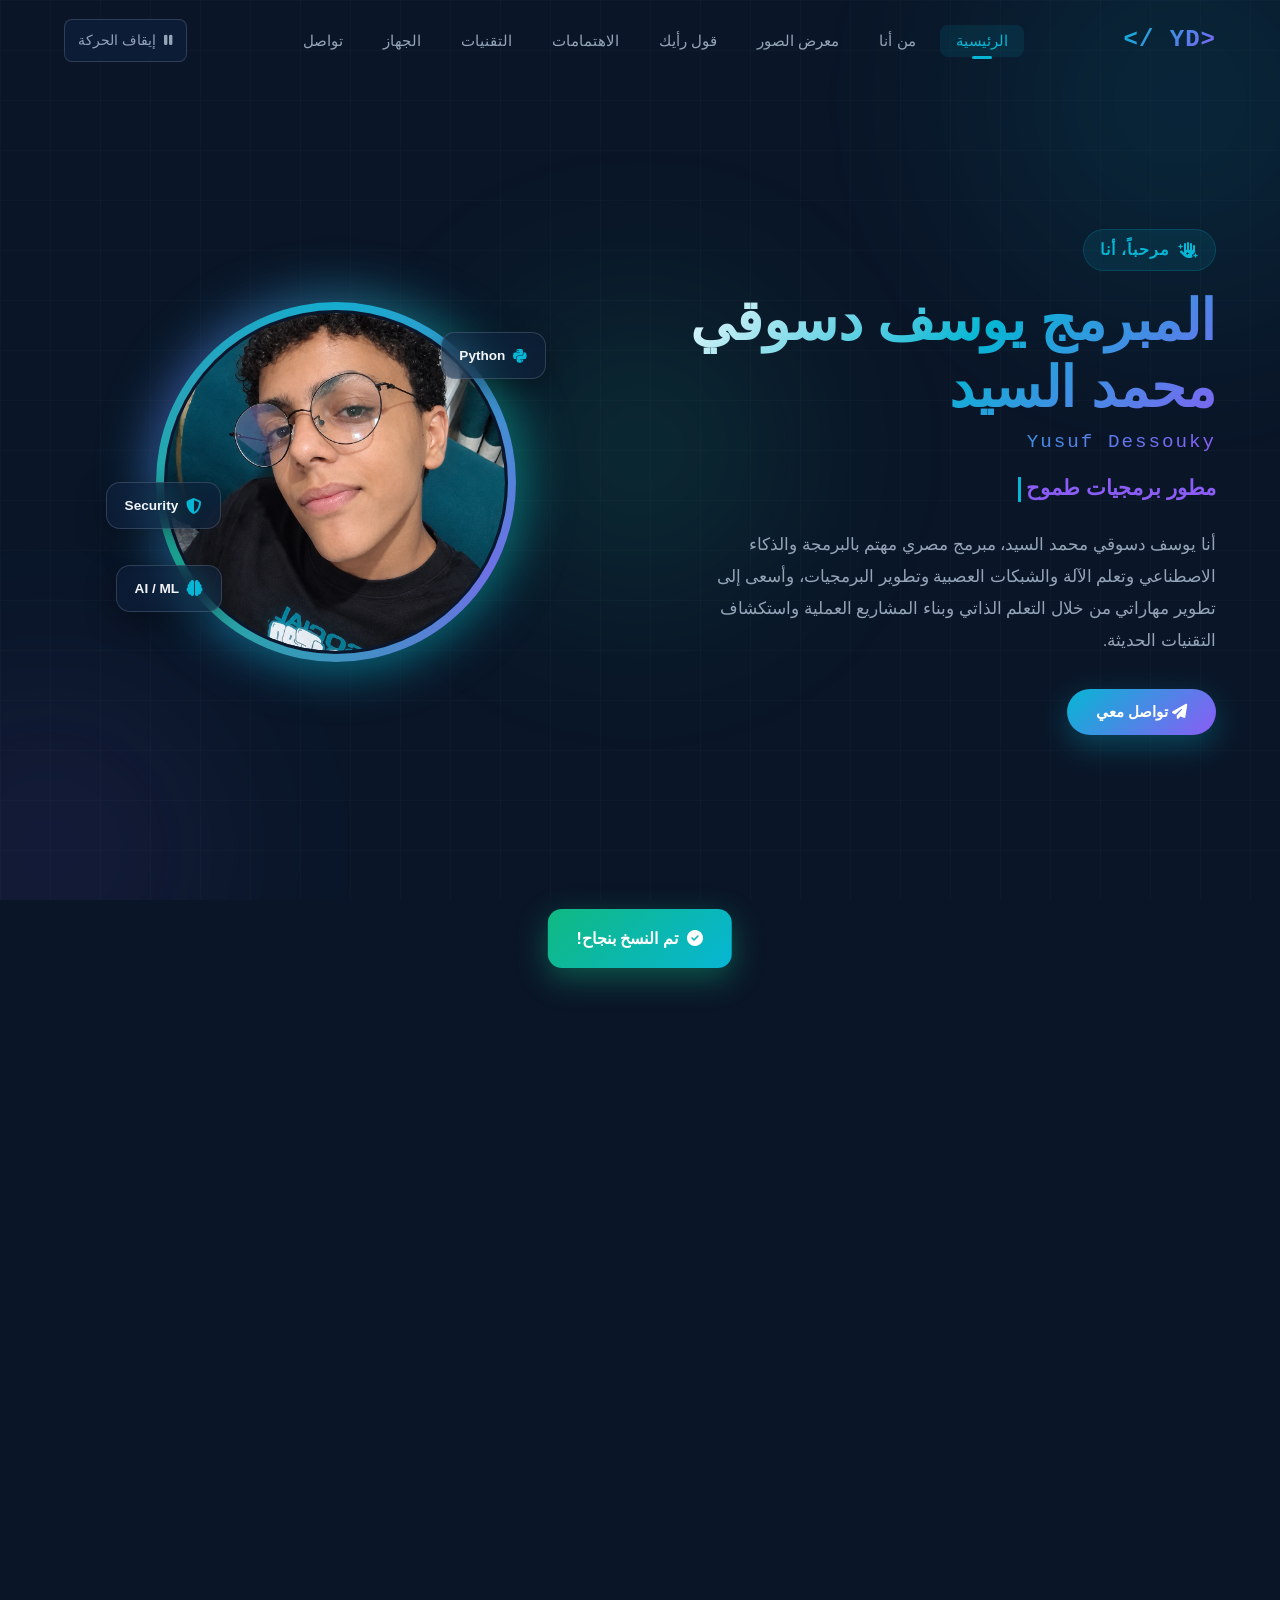
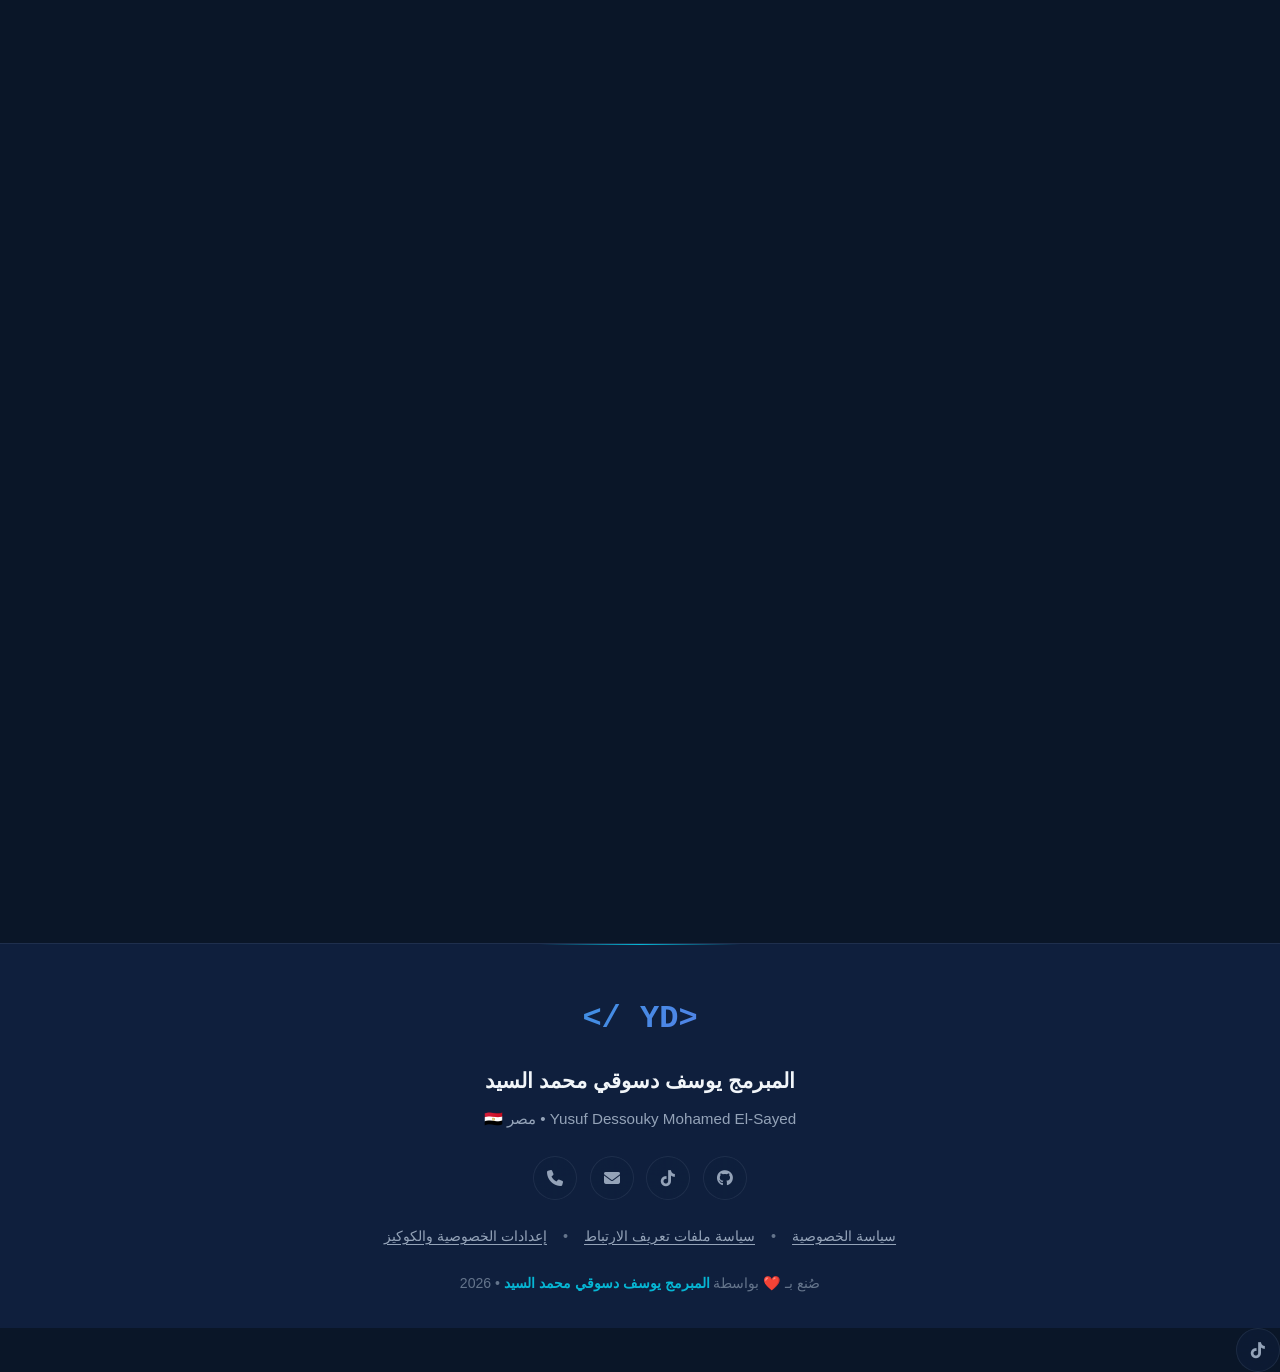
==== index.html @ 9df9636e "Update index.html" ====
<!DOCTYPE html>
<html lang="ar" dir="rtl">
<head>
<meta name="referrer" content="strict-origin-when-cross-origin">
<script async src="https://pagead2.googlesyndication.com/pagead/js/adsbygoogle.js?client=ca-pub-5460926465218696"
     crossorigin="anonymous"></script>
<meta charset="UTF-8">
<meta name="viewport" content="width=device-width, initial-scale=1.0">
<meta name="theme-color" content="#0a1628">

<!-- =========================================
     SEO — Yusuf Dessouky
     ========================================= -->

<title>يوسف دسوقي محمد | الموقع الشخصي الرسمي</title>
<meta name="description" content="المبرمج يوسف دسوقي محمد السيد | Yusuf Dessouky. الموقع الشخصي والملف التعريفي ليوسف دسوقي محمد السيد، مهتم بالبرمجة والذكاء الاصطناعي وتعلم الآلة والشبكات العصبية وتطوير البرمجيات.">

<meta name="author" content="Yusuf Dessouky Mohamed El-Sayed">

<meta name="keywords" content="
المبرمج يوسف دسوقي محمد السيد,
يوسف دسوقي محمد السيد,
يوسف دسوقي,
يوسف دسوقي مبرمج,
Yusuf Dessouky,
Yusuf Dessouky Mohamed El-Sayed,
Yusuf Dessouky Programmer,
Programmer Yusuf Dessouky,
مبرمج,
مطور برمجيات,
برمجة,
ذكاء اصطناعي,
الذكاء الاصطناعي,
تعلم الآلة,
Machine Learning,
Artificial Intelligence,
Neural Networks,
الشبكات العصبية,
Python,
Programming
">

<meta name="robots" content="index, follow, max-image-preview:large, max-snippet:-1, max-video-preview:-1">

<meta name="googlebot" content="index, follow, max-image-preview:large, max-snippet:-1, max-video-preview:-1">

<meta name="bingbot" content="index, follow">

<link rel="canonical" href="https://yuosejoo2010-sys.github.io/yusufdessouky.github.io/">

<!-- اللغة والاتجاه -->
<meta http-equiv="content-language" content="ar">
<meta name="language" content="Arabic">

<!-- =========================================
     Open Graph — Facebook / WhatsApp / LinkedIn
     ========================================= -->

<meta property="og:type" content="profile">

<meta property="og:title" content="المبرمج يوسف دسوقي محمد السيد | Yusuf Dessouky">

<meta property="og:description" content="الموقع الشخصي للمبرمج يوسف دسوقي محمد السيد — البرمجة والذكاء الاصطناعي وتعلم الآلة والشبكات العصبية وتطوير البرمجيات.">

<meta property="og:url" content="https://yuosejoo2010-sys.github.io/yusufdessouky.github.io/">

<meta property="og:site_name" content="Yusuf Dessouky">

<meta property="og:locale" content="ar_EG">

<meta property="og:locale:alternate" content="en_US">

<meta property="og:image" content="https://yuosejoo2010-sys.github.io/yusufdessouky.github.io/assets/yusuf.jpg">

<meta property="og:image:alt" content="يوسف دسوقي محمد السيد">

<meta property="profile:first_name" content="Yusuf">

<meta property="profile:last_name" content="Dessouky">

<!-- =========================================
     Twitter / X
     ========================================= -->

<meta name="twitter:card" content="summary_large_image">

<meta name="twitter:title" content="المبرمج يوسف دسوقي محمد السيد | Yusuf Dessouky">

<meta name="twitter:description" content="الموقع الشخصي للمبرمج يوسف دسوقي محمد السيد، مهتم بالبرمجة والذكاء الاصطناعي وتعلم الآلة والشبكات العصبية.">

<meta name="twitter:image" content="https://yuosejoo2010-sys.github.io/yusufdessouky.github.io/assets/yusuf.jpg">

<meta name="twitter:image:alt" content="يوسف دسوقي محمد السيد">

<!-- =========================================
     بيانات منظمة — Schema.org
     ========================================= -->

<script type="application/ld+json">
{
  "@context": "https://schema.org",
  "@type": "ProfilePage",
  "@id": "https://yuosejoo2010-sys.github.io/yusufdessouky.github.io/#profilepage",
  "url": "https://yuosejoo2010-sys.github.io/yusufdessouky.github.io/",
  "name": "المبرمج يوسف دسوقي محمد السيد | Yusuf Dessouky",
  "description": "الموقع الشخصي والملف التعريفي للمبرمج يوسف دسوقي محمد السيد — البرمجة والذكاء الاصطناعي وتعلم الآلة والشبكات العصبية وتطوير البرمجيات.",
  "mainEntity": {
    "@type": "Person",
    "@id": "https://yuosejoo2010-sys.github.io/yusufdessouky.github.io/#person",
    "name": "Yusuf Dessouky Mohamed El-Sayed",
    "alternateName": [
      "المبرمج يوسف دسوقي محمد السيد",
      "يوسف دسوقي محمد السيد",
      "يوسف دسوقي",
      "Yusuf Dessouky"
    ],
    "url": "https://yuosejoo2010-sys.github.io/yusufdessouky.github.io/",
    "image": "https://yuosejoo2010-sys.github.io/yusufdessouky.github.io/assets/yusuf.jpg",
    "description": "المبرمج يوسف دسوقي محمد السيد، مهتم بالبرمجة والذكاء الاصطناعي وتعلم الآلة والشبكات العصبية وتطوير البرمجيات.",
    "jobTitle": "Programmer",
    "knowsAbout": [
      "Programming",
      "Software Development",
      "Artificial Intelligence",
      "Machine Learning",
      "Neural Networks",
      "Cybersecurity"
    ],
    "sameAs": [
      "https://github.com/yuosejoo2010-sys",
      "https://www.tiktok.com/@yuosef_joo4"
    ]
  }
}
</script>

<!-- =========================================
     WebSite Schema
     ========================================= -->

<script type="application/ld+json">
{
  "@context": "https://schema.org",
  "@type": "WebSite",
  "@id": "https://yuosejoo2010-sys.github.io/yusufdessouky.github.io/#website",
  "url": "https://yuosejoo2010-sys.github.io/yusufdessouky.github.io/",
  "name": "المبرمج يوسف دسوقي محمد السيد | Yusuf Dessouky",
  "alternateName": "Yusuf Dessouky Mohamed El-Sayed",
  "description": "الموقع الشخصي والملف التعريفي للمبرمج يوسف دسوقي محمد السيد."
}
</script>

<!-- Favicon -->
<link rel="icon" type="image/svg+xml" href="data:image/svg+xml,%3Csvg xmlns='http://www.w3.org/2000/svg' viewBox='0 0 100 100'%3E%3Cdefs%3E%3ClinearGradient id='g' x1='0' y1='0' x2='1' y2='1'%3E%3Cstop offset='0' stop-color='%2306b6d4'/%3E%3Cstop offset='1' stop-color='%238b5cf6'/%3E%3C/linearGradient%3E%3C/defs%3E%3Ccircle cx='50' cy='50' r='48' fill='%230a1628'/%3E%3Ctext x='50' y='62' font-family='Arial' font-size='42' font-weight='bold' fill='url(%23g)' text-anchor='middle'%3EYD%3C/text%3E%3C/svg%3E">

<link rel="stylesheet" href="https://cdnjs.cloudflare.com/ajax/libs/font-awesome/6.4.0/css/all.min.css">
<link rel="preconnect" href="https://cdnjs.cloudflare.com">

<style>
  *, *::before, *::after { margin: 0; padding: 0; box-sizing: border-box; }
  
  :root {
    --bg-primary: #0a1628;
    --bg-secondary: #0f1f3d;
    --bg-card: rgba(15, 31, 61, 0.55);
    --bg-card-solid: #122240;
    --accent: #06b6d4;
    --accent-2: #8b5cf6;
    --accent-3: #10b981;
    --accent-4: #f59e0b;
    --text-primary: #f1f5f9;
    --text-secondary: #94a3b8;
    --text-muted: #64748b;
    --border: rgba(148, 163, 184, 0.12);
    --border-strong: rgba(148, 163, 184, 0.25);
    --glow: rgba(6, 182, 212, 0.35);
    --radius-sm: 8px;
    --radius-md: 14px;
    --radius-lg: 20px;
    --radius-xl: 28px;
    --shadow-sm: 0 4px 12px rgba(0, 0, 0, 0.25);
    --shadow-md: 0 10px 30px rgba(0, 0, 0, 0.35);
    --shadow-lg: 0 20px 50px rgba(0, 0, 0, 0.45);
    --transition: 0.3s cubic-bezier(0.4, 0, 0.2, 1);
  }
  
  html { scroll-behavior: smooth; }
  
  body {
    font-family: 'Segoe UI', Tahoma, 'Cairo', sans-serif;
    background: var(--bg-primary);
    color: var(--text-primary);
    overflow-x: hidden;
    line-height: 1.7;
    -webkit-font-smoothing: antialiased;
    min-height: 100vh;
  }
  
  .bg-animation {
    position: fixed;
    inset: 0;
    z-index: -1;
    overflow: hidden;
    pointer-events: none;
  }
  
  .bg-animation::before,
  .bg-animation::after {
    content: '';
    position: absolute;
    border-radius: 50%;
    filter: blur(80px);
    opacity: 0.4;
  }
  
  .bg-animation::before {
    width: 600px; height: 600px;
    background: radial-gradient(circle, rgba(6,182,212,0.35), transparent 70%);
    top: -200px; right: -200px;
    animation: float1 20s ease-in-out infinite;
    translate: var(--bg-x-1, 0px) var(--bg-y-1, 0px);
    transition: translate 350ms ease-out;
  }
  
  .bg-animation::after {
    width: 500px; height: 500px;
    background: radial-gradient(circle, rgba(139,92,246,0.3), transparent 70%);
    bottom: -200px; left: -200px;
    animation: float2 25s ease-in-out infinite;
    translate: var(--bg-x-2, 0px) var(--bg-y-2, 0px);
    transition: translate 500ms ease-out;
  }
  
  .bg-orb {
    position: absolute;
    width: 400px; height: 400px;
    background: radial-gradient(circle, rgba(16,185,129,0.2), transparent 70%);
    top: 50%; left: 50%;
    transform: translate(-50%, -50%);
    border-radius: 50%;
    filter: blur(80px);
    animation: float3 30s ease-in-out infinite;
    translate: var(--bg-x-3, 0px) var(--bg-y-3, 0px);
    transition: translate 650ms ease-out;
  }

  .background-motion-paused .bg-animation::before,
  .background-motion-paused .bg-animation::after,
  .background-motion-paused .bg-orb {
    animation-play-state: paused !important;
    translate: 0 0 !important;
    transition: none !important;
  }
  
  @keyframes float1 {
    0%, 100% { transform: translate(0, 0) scale(1); }
    50% { transform: translate(-150px, 150px) scale(1.1); }
  }
  
  @keyframes float2 {
    0%, 100% { transform: translate(0, 0) scale(1); }
    50% { transform: translate(150px, -150px) scale(1.15); }
  }
  
  @keyframes float3 {
    0%, 100% { transform: translate(-50%, -50%) scale(1); }
    50% { transform: translate(-30%, -70%) scale(1.2); }
  }
  
  .bg-grid {
    position: fixed;
    inset: 0;
    z-index: -1;
    background-image: 
      linear-gradient(rgba(148, 163, 184, 0.03) 1px, transparent 1px),
      linear-gradient(90deg, rgba(148, 163, 184, 0.03) 1px, transparent 1px);
    background-size: 50px 50px;
    pointer-events: none;
  }
  
  nav {
    position: fixed;
    top: 0; left: 0; right: 0;
    padding: 1.2rem 5%;
    z-index: 1000;
    display: flex;
    justify-content: space-between;
    align-items: center;
    transition: all var(--transition);
    background: transparent;
  }
  
  nav.scrolled {
    padding: 0.8rem 5%;
    background: rgba(10, 22, 40, 0.85);
    backdrop-filter: blur(20px);
    -webkit-backdrop-filter: blur(20px);
    border-bottom: 1px solid var(--border);
    box-shadow: var(--shadow-sm);
  }
  
  .logo {
    font-size: 1.5rem;
    font-weight: 800;
    background: linear-gradient(135deg, var(--accent), var(--accent-2));
    -webkit-background-clip: text;
    -webkit-text-fill-color: transparent;
    background-clip: text;
    letter-spacing: 1px;
    font-family: 'Courier New', monospace;
  }
  
  .nav-links {
    display: flex;
    gap: 0.5rem;
    list-style: none;
    align-items: center;
  }
  
  .nav-links a {
    color: var(--text-secondary);
    text-decoration: none;
    font-size: 0.92rem;
    font-weight: 500;
    padding: 0.5rem 1rem;
    border-radius: var(--radius-sm);
    transition: all var(--transition);
    position: relative;
  }
  
  .nav-links a:hover {
    color: var(--text-primary);
    background: rgba(148, 163, 184, 0.08);
  }
  
  .nav-links a.active {
    color: var(--accent);
    background: rgba(6, 182, 212, 0.1);
  }
  
  .nav-links a.active::after {
    content: '';
    position: absolute;
    bottom: -2px;
    left: 50%;
    transform: translateX(-50%);
    width: 20px;
    height: 3px;
    background: var(--accent);
    border-radius: 2px;
  }
  
  .menu-toggle {
    display: none;
    background: none;
    border: none;
    color: var(--text-primary);
    font-size: 1.5rem;
    cursor: pointer;
    padding: 0.5rem;
    border-radius: var(--radius-sm);
    transition: background var(--transition);
  }
  
  .menu-toggle:hover { background: rgba(148, 163, 184, 0.1); }

  .motion-toggle {
    display: inline-flex;
    align-items: center;
    justify-content: center;
    gap: 0.55rem;
    min-height: 42px;
    padding: 0.55rem 0.8rem;
    border: 1px solid var(--border-strong);
    border-radius: var(--radius-sm);
    background: rgba(15, 31, 61, 0.72);
    color: var(--text-secondary);
    font: inherit;
    font-size: 0.85rem;
    cursor: pointer;
    transition: all var(--transition);
  }

  .motion-toggle:hover {
    color: var(--text-primary);
    border-color: var(--accent);
    background: rgba(6, 182, 212, 0.12);
  }
  
  .hero {
    min-height: 100vh;
    display: flex;
    align-items: center;
    justify-content: center;
    padding: 8rem 5% 4rem;
    position: relative;
  }
  
  .hero-content {
    display: grid;
    grid-template-columns: 1fr 1fr;
    gap: 4rem;
    max-width: 1200px;
    width: 100%;
    align-items: center;
  }
  
  .hero-text {
    animation: slideInRight 1s ease-out;
  }
  
  @keyframes slideInRight {
    from { opacity: 0; transform: translateX(40px); }
    to { opacity: 1; transform: translateX(0); }
  }
  
  .hero-greeting {
    display: inline-flex;
    align-items: center;
    gap: 0.5rem;
    color: var(--accent);
    font-size: 1rem;
    margin-bottom: 1rem;
    font-weight: 600;
    letter-spacing: 1px;
    padding: 0.4rem 1rem;
    background: rgba(6, 182, 212, 0.1);
    border: 1px solid rgba(6, 182, 212, 0.2);
    border-radius: 50px;
  }
  
  .hero-name {
    font-size: clamp(1.8rem, 5vw, 3.5rem);
    font-weight: 800;
    line-height: 1.2;
    margin-bottom: 1rem;
    background: linear-gradient(135deg, #fff 0%, var(--accent) 50%, var(--accent-2) 100%);
    -webkit-background-clip: text;
    -webkit-text-fill-color: transparent;
    background-clip: text;
    letter-spacing: -0.5px;
  }
  
  .hero-name-en {
    display: block;
    font-size: clamp(0.95rem, 1.8vw, 1.2rem);
    font-weight: 500;
    color: var(--text-secondary);
    margin-top: 0.6rem;
    letter-spacing: 2px;
    font-family: 'Courier New', monospace;
  }
  
  .hero-title {
    font-size: 1.3rem;
    color: var(--text-secondary);
    margin-bottom: 1.5rem;
    min-height: 2rem;
  }
  
  .hero-title span {
    color: var(--accent-2);
    font-weight: 600;
  }
  
  .hero-desc {
    color: var(--text-secondary);
    font-size: 1.05rem;
    margin-bottom: 2rem;
    max-width: 540px;
    line-height: 1.9;
  }
  
  .hero-buttons {
    display: flex;
    gap: 1rem;
    flex-wrap: wrap;
  }
  
  .btn {
    padding: 0.9rem 1.8rem;
    border-radius: 50px;
    font-size: 0.95rem;
    font-weight: 600;
    cursor: pointer;
    transition: all var(--transition);
    text-decoration: none;
    display: inline-flex;
    align-items: center;
    gap: 0.6rem;
    border: none;
    font-family: inherit;
  }
  
  .btn-primary {
    background: linear-gradient(135deg, var(--accent), var(--accent-2));
    color: white;
    box-shadow: 0 10px 30px rgba(6, 182, 212, 0.3);
    position: relative;
    overflow: hidden;
  }
  
  .btn-primary::before {
    content: '';
    position: absolute;
    inset: 0;
    background: linear-gradient(135deg, var(--accent-2), var(--accent));
    opacity: 0;
    transition: opacity var(--transition);
  }
  
  .btn-primary:hover {
    transform: translateY(-3px);
    box-shadow: 0 15px 40px rgba(6, 182, 212, 0.5);
  }
  
  .btn-primary:hover::before { opacity: 1; }
  
  .btn-primary span, .btn-primary i { position: relative; z-index: 1; }
  
  .hero-image {
    display: flex;
    justify-content: center;
    animation: slideInLeft 1s ease-out;
  }
  
  @keyframes slideInLeft {
    from { opacity: 0; transform: translateX(-40px); }
    to { opacity: 1; transform: translateX(0); }
  }
  
  .avatar-container {
    position: relative;
    width: 360px;
    height: 360px;
  }
  
  .avatar-ring {
    position: absolute;
    inset: 0;
    border-radius: 50%;
    background: conic-gradient(from 0deg, var(--accent), var(--accent-2), var(--accent-3), var(--accent));
    animation: rotate 12s linear infinite;
    padding: 3px;
    box-shadow: 0 0 60px var(--glow);
  }
  
  .avatar-ring::before {
    content: '';
    position: absolute;
    inset: -10px;
    border-radius: 50%;
    background: conic-gradient(from 180deg, var(--accent), var(--accent-2), var(--accent-3), var(--accent));
    opacity: 0.3;
    filter: blur(20px);
    animation: rotate 12s linear infinite reverse;
  }
  
  @keyframes rotate {
    to { transform: rotate(360deg); }
  }
  
  .avatar {
    position: absolute;
    inset: 8px;
    border-radius: 50%;
    background: var(--bg-secondary);
    overflow: hidden;
    display: flex;
    align-items: center;
    justify-content: center;
    transition: transform 0.4s ease;
    border: 3px solid rgba(10, 22, 40, 0.8);
  }
  
  .avatar:hover { transform: scale(1.03); }
  
  .avatar-photo {
    width: 100%;
    height: 100%;
    object-fit: cover;
    border-radius: 50%;
    display: block;
  }
  
  .floating-badge {
    position: absolute;
    background: var(--bg-card);
    backdrop-filter: blur(15px);
    -webkit-backdrop-filter: blur(15px);
    border: 1px solid var(--border-strong);
    padding: 0.7rem 1.1rem;
    border-radius: var(--radius-md);
    font-size: 0.85rem;
    font-weight: 600;
    animation: float 4s ease-in-out infinite;
    box-shadow: var(--shadow-md);
    display: flex;
    align-items: center;
    gap: 0.5rem;
  }
  
  .badge-1 { top: 30px; right: -30px; animation-delay: 0s; }
  .badge-2 { bottom: 50px; left: -40px; animation-delay: 1s; }
  .badge-3 { top: 50%; left: -50px; animation-delay: 2s; }
  
  @keyframes float {
    0%, 100% { transform: translateY(0); }
    50% { transform: translateY(-12px); }
  }
  
  .floating-badge i { color: var(--accent); font-size: 1rem; }
  
  section {
    padding: 6rem 5%;
    max-width: 1300px;
    margin: 0 auto;
    position: relative;
  }
  
  .section-header {
    text-align: center;
    margin-bottom: 4rem;
  }
  
  .section-tag {
    display: inline-block;
    color: var(--accent);
    font-size: 0.85rem;
    letter-spacing: 3px;
    text-transform: uppercase;
    margin-bottom: 0.8rem;
    font-weight: 700;
    padding: 0.4rem 1rem;
    background: rgba(6, 182, 212, 0.1);
    border: 1px solid rgba(6, 182, 212, 0.2);
    border-radius: 50px;
  }
  
  .section-title {
    font-size: clamp(2rem, 4vw, 3rem);
    font-weight: 800;
    margin-bottom: 1rem;
    letter-spacing: -1px;
  }
  
  .section-title span {
    background: linear-gradient(135deg, var(--accent), var(--accent-2));
    -webkit-background-clip: text;
    -webkit-text-fill-color: transparent;
    background-clip: text;
  }
  
  .section-desc {
    color: var(--text-secondary);
    max-width: 600px;
    margin: 0 auto;
    font-size: 1.05rem;
  }
  
  .about-grid {
    display: grid;
    grid-template-columns: 1fr 1.2fr;
    gap: 3rem;
    align-items: start;
  }
  
  .about-card {
    background: var(--bg-card);
    backdrop-filter: blur(15px);
    -webkit-backdrop-filter: blur(15px);
    border: 1px solid var(--border);
    border-radius: var(--radius-lg);
    padding: 2rem;
    transition: all var(--transition);
  }
  
  .about-card:hover {
    transform: translateY(-5px);
    border-color: var(--border-strong);
    box-shadow: var(--shadow-md);
  }
  
  .info-item {
    display: flex;
    align-items: center;
    padding: 1rem 0;
    border-bottom: 1px solid var(--border);
  }
  
  .info-item:last-child { border-bottom: none; }
  
  .info-icon {
    width: 44px;
    height: 44px;
    background: linear-gradient(135deg, rgba(6,182,212,0.15), rgba(139,92,246,0.15));
    border-radius: var(--radius-sm);
    display: flex;
    align-items: center;
    justify-content: center;
    margin-left: 1rem;
    color: var(--accent);
    font-size: 1.1rem;
    flex-shrink: 0;
    border: 1px solid rgba(6, 182, 212, 0.2);
  }
  
  .info-label {
    color: var(--text-muted);
    font-size: 0.8rem;
    margin-bottom: 0.15rem;
    text-transform: uppercase;
    letter-spacing: 0.5px;
  }
  
  .info-value {
    font-weight: 600;
    font-size: 0.95rem;
    color: var(--text-primary);
  }
  
  .about-text h3 {
    font-size: 1.7rem;
    margin-bottom: 1.2rem;
    font-weight: 700;
  }
  
  .about-text p {
    color: var(--text-secondary);
    margin-bottom: 1rem;
    font-size: 1rem;
    line-height: 1.8;
  }
  
  .highlight {
    color: var(--accent);
    font-weight: 600;
  }
  
  .subjects-grid {
    display: grid;
    grid-template-columns: repeat(auto-fit, minmax(180px, 1fr));
    gap: 1rem;
    margin-top: 2rem;
  }
  
  .subject-card {
    background: var(--bg-card);
    backdrop-filter: blur(10px);
    border: 1px solid var(--border);
    border-radius: var(--radius-md);
    padding: 1.5rem;
    text-align: center;
    transition: all var(--transition);
    position: relative;
    overflow: hidden;
  }
  
  .subject-card::before {
    content: '';
    position: absolute;
    top: 0; left: 0; right: 0;
    height: 3px;
    background: linear-gradient(90deg, var(--accent), var(--accent-2));
    transform: scaleX(0);
    transform-origin: right;
    transition: transform var(--transition);
  }
  
  .subject-card:hover::before { transform: scaleX(1); transform-origin: left; }
  
  .subject-card:hover {
    transform: translateY(-5px);
    border-color: var(--border-strong);
    box-shadow: var(--shadow-md);
  }
  
  .subject-card i {
    font-size: 1.8rem;
    color: var(--accent);
    margin-bottom: 0.8rem;
    display: block;
  }
  
  .subject-card h4 {
    font-size: 0.95rem;
    font-weight: 600;
  }
  
  .skills-grid {
    display: grid;
    grid-template-columns: repeat(auto-fit, minmax(280px, 1fr));
    gap: 1.5rem;
  }
  
  .skill-card {
    background: var(--bg-card);
    backdrop-filter: blur(15px);
    -webkit-backdrop-filter: blur(15px);
    border: 1px solid var(--border);
    border-radius: var(--radius-lg);
    padding: 2rem;
    transition: all var(--transition);
    position: relative;
    overflow: hidden;
  }
  
  .skill-card::before {
    content: '';
    position: absolute;
    top: 0; right: 0;
    width: 100%; height: 4px;
    background: linear-gradient(90deg, var(--accent), var(--accent-2));
    transform: scaleX(0);
    transform-origin: right;
    transition: transform 0.5s ease;
  }
  
  .skill-card:hover::before { transform: scaleX(1); transform-origin: left; }
  
  .skill-card:hover {
    transform: translateY(-8px);
    border-color: var(--border-strong);
    box-shadow: 0 20px 40px rgba(6, 182, 212, 0.15);
  }
  
  .skill-icon {
    width: 56px;
    height: 56px;
    background: linear-gradient(135deg, rgba(6,182,212,0.15), rgba(139,92,246,0.15));
    border-radius: var(--radius-md);
    display: flex;
    align-items: center;
    justify-content: center;
    font-size: 1.6rem;
    color: var(--accent);
    margin-bottom: 1.2rem;
    border: 1px solid rgba(6, 182, 212, 0.2);
    transition: all var(--transition);
  }
  
  .skill-card:hover .skill-icon {
    transform: rotate(-5deg) scale(1.1);
    background: linear-gradient(135deg, var(--accent), var(--accent-2));
    color: white;
  }
  
  .skill-card h3 {
    font-size: 1.2rem;
    margin-bottom: 0.7rem;
    font-weight: 700;
  }
  
  .skill-card p {
    color: var(--text-secondary);
    font-size: 0.92rem;
    line-height: 1.7;
  }
  
  .tech-stack {
    background: var(--bg-card);
    backdrop-filter: blur(15px);
    -webkit-backdrop-filter: blur(15px);
    border: 1px solid var(--border);
    border-radius: var(--radius-xl);
    padding: 3rem;
  }
  
  .tech-categories {
    display: grid;
    grid-template-columns: repeat(auto-fit, minmax(240px, 1fr));
    gap: 2rem;
    margin-top: 2rem;
  }
  
  .tech-category h4 {
    color: var(--accent);
    margin-bottom: 1rem;
    font-size: 1rem;
    font-weight: 700;
    display: flex;
    align-items: center;
    gap: 0.6rem;
  }
  
  .tech-items {
    display: flex;
    flex-wrap: wrap;
    gap: 0.6rem;
  }
  
  .tech-tag {
    background: rgba(6, 182, 212, 0.08);
    color: var(--accent);
    padding: 0.5rem 1rem;
    border-radius: 50px;
    font-size: 0.85rem;
    border: 1px solid rgba(6, 182, 212, 0.2);
    transition: all var(--transition);
    font-family: 'Courier New', monospace;
    font-weight: 500;
  }
  
  .tech-tag:hover {
    background: rgba(6, 182, 212, 0.15);
    transform: translateY(-2px);
    box-shadow: 0 5px 15px rgba(6, 182, 212, 0.2);
  }
  
  .strengths-container {
    display: grid;
    grid-template-columns: repeat(auto-fit, minmax(200px, 1fr));
    gap: 1.5rem;
  }
  
  .strength-item {
    background: var(--bg-card);
    backdrop-filter: blur(10px);
    border: 1px solid var(--border);
    border-radius: var(--radius-lg);
    padding: 2rem 1.5rem;
    text-align: center;
    transition: all var(--transition);
    position: relative;
    overflow: hidden;
  }
  
  .strength-item::after {
    content: '';
    position: absolute;
    inset: 0;
    background: linear-gradient(135deg, rgba(6,182,212,0.05), rgba(139,92,246,0.05));
    opacity: 0;
    transition: opacity var(--transition);
  }
  
  .strength-item:hover::after { opacity: 1; }
  
  .strength-item:hover {
    transform: translateY(-8px);
    border-color: var(--border-strong);
    box-shadow: var(--shadow-md);
  }
  
  .strength-icon {
    font-size: 2.2rem;
    margin-bottom: 1rem;
    background: linear-gradient(135deg, var(--accent), var(--accent-2));
    -webkit-background-clip: text;
    -webkit-text-fill-color: transparent;
    background-clip: text;
    position: relative;
    z-index: 1;
  }
  
  .strength-item h4 {
    font-size: 1.05rem;
    margin-bottom: 0.5rem;
    font-weight: 700;
    position: relative;
    z-index: 1;
  }
  
  .strength-item p {
    color: var(--text-secondary);
    font-size: 0.88rem;
    line-height: 1.6;
    position: relative;
    z-index: 1;
  }
  
  .hardware-grid {
    display: grid;
    grid-template-columns: repeat(auto-fit, minmax(260px, 1fr));
    gap: 1.2rem;
  }

  .gallery-grid {
    display: grid;
    grid-template-columns: repeat(auto-fit, minmax(min(100%, 320px), 1fr));
    gap: 1.5rem;
  }

  .gallery-card {
    overflow: hidden;
    margin: 0;
    background: var(--bg-card);
    border: 1px solid var(--border);
    border-radius: var(--radius-lg);
    box-shadow: var(--shadow-sm);
    transition: transform var(--transition), border-color var(--transition), box-shadow var(--transition);
  }

  .gallery-card:hover {
    transform: translateY(-5px);
    border-color: var(--border-strong);
    box-shadow: var(--shadow-md);
  }

  .gallery-card a { display: block; }

  .gallery-card img {
    display: block;
    width: 100%;
    max-height: 520px;
    aspect-ratio: 3 / 4;
    object-fit: contain;
    background: var(--bg-primary);
  }

  .gallery-card figcaption {
    padding: 0.8rem 1rem;
    color: var(--text-secondary);
    text-align: center;
    font-weight: 600;
  }

  .reviews-grid {
    display: grid;
    grid-template-columns: repeat(auto-fit, minmax(min(100%, 280px), 1fr));
    gap: 1rem;
  }

  .review-card {
    padding: 1.4rem;
    background: var(--bg-card);
    border: 1px solid var(--border);
    border-radius: var(--radius-md);
  }

  .review-card blockquote {
    margin: 0;
    color: var(--text-primary);
    white-space: pre-wrap;
    overflow-wrap: anywhere;
  }

  .review-card figcaption {
    margin-top: 0.9rem;
    color: var(--text-secondary);
    font-size: 0.9rem;
  }

  .reviews-empty {
    grid-column: 1 / -1;
    padding: 1.25rem;
    color: var(--text-secondary);
    text-align: center;
    border: 1px dashed var(--border-strong);
    border-radius: var(--radius-md);
  }

  .review-form {
    display: grid;
    grid-template-columns: repeat(2, minmax(0, 1fr));
    gap: 1rem;
    max-width: 900px;
    margin-top: 1.5rem;
    padding: 1.4rem;
    background: var(--bg-card);
    border: 1px solid var(--border);
    border-radius: var(--radius-md);
  }

  .review-field { display: grid; gap: 0.5rem; }
  .review-field-message { grid-column: 1 / -1; }
  .review-field label { color: var(--text-primary); font-weight: 600; }
  .review-field label span { color: var(--accent); }
  .review-field input,
  .review-field textarea {
    width: 100%;
    padding: 0.85rem 1rem;
    border: 1px solid var(--border-strong);
    border-radius: 10px;
    background: rgba(10, 22, 40, 0.82);
    color: var(--text-primary);
    font: inherit;
  }
  .review-field textarea { min-height: 150px; resize: vertical; }
  .review-field input:focus,
  .review-field textarea:focus { outline: 2px solid var(--accent); outline-offset: 2px; }
  .review-form-status { grid-column: 1 / -1; min-height: 1.5em; margin: 0; color: var(--text-secondary); }
  .review-form-status[data-state="error"] { color: #fca5a5; }
  .review-form-status[data-state="success"] { color: #6ee7b7; }
  .review-form .btn { justify-self: start; }
  .review-form .btn:disabled { cursor: not-allowed; opacity: 0.55; transform: none; }
  .review-honeypot { position: absolute; width: 1px; height: 1px; overflow: hidden; clip-path: inset(50%); white-space: nowrap; }
  .feedback-admin-link { display: inline-block; margin-top: 1rem; color: var(--text-secondary); text-underline-offset: 3px; }
  .feedback-admin-link:hover { color: var(--accent); }

  @media (max-width: 600px) {
    .review-form { grid-template-columns: 1fr; padding: 1rem; }
    .review-field-message, .review-form-status { grid-column: auto; }
  }

  .footer-legal-links {
    display: flex;
    justify-content: center;
    flex-wrap: wrap;
    gap: 0.55rem 1rem;
    margin-top: 1.2rem;
    color: var(--text-muted);
    font-size: 0.9rem;
  }

  .footer-legal-links a {
    color: var(--text-secondary);
    text-decoration: underline;
    text-underline-offset: 3px;
  }

  .footer-legal-links a:hover { color: var(--accent); }
  
  .hardware-card {
    background: var(--bg-card);
    backdrop-filter: blur(10px);
    border: 1px solid var(--border);
    border-radius: var(--radius-md);
    padding: 1.5rem;
    transition: all var(--transition);
    display: flex;
    align-items: center;
    gap: 1rem;
  }
  
  .hardware-card:hover {
    transform: translateY(-5px);
    border-color: var(--border-strong);
    box-shadow: var(--shadow-md);
  }
  
  .hardware-icon {
    width: 48px;
    height: 48px;
    background: linear-gradient(135deg, rgba(16,185,129,0.15), rgba(6,182,212,0.15));
    border-radius: var(--radius-sm);
    display: flex;
    align-items: center;
    justify-content: center;
    color: var(--accent-3);
    font-size: 1.3rem;
    flex-shrink: 0;
    border: 1px solid rgba(16, 185, 129, 0.2);
  }
  
  .hardware-info h4 {
    font-size: 0.95rem;
    margin-bottom: 0.2rem;
    font-weight: 600;
  }
  
  .hardware-info p {
    color: var(--text-secondary);
    font-size: 0.85rem;
    font-family: 'Courier New', monospace;
  }
  
  .modal-overlay {
    position: fixed;
    inset: 0;
    background: rgba(0, 0, 0, 0.75);
    backdrop-filter: blur(10px);
    -webkit-backdrop-filter: blur(10px);
    z-index: 2000;
    display: none;
    align-items: center;
    justify-content: center;
    padding: 1rem;
    opacity: 0;
    transition: opacity 0.3s;
  }
  
  .modal-overlay.active {
    display: flex;
    opacity: 1;
  }
  
  .modal {
    background: linear-gradient(135deg, #122240, #0a1628);
    border: 1px solid var(--border-strong);
    border-radius: var(--radius-xl);
    padding: 2.5rem;
    max-width: 500px;
    width: 100%;
    position: relative;
    transform: scale(0.9);
    transition: transform 0.3s;
    box-shadow: var(--shadow-lg);
  }
  
  .modal-overlay.active .modal { transform: scale(1); }
  
  .modal-close {
    position: absolute;
    top: 1rem;
    left: 1rem;
    background: rgba(255, 255, 255, 0.08);
    border: 1px solid var(--border);
    color: var(--text-primary);
    width: 36px;
    height: 36px;
    border-radius: 50%;
    cursor: pointer;
    font-size: 1rem;
    transition: all var(--transition);
    display: flex;
    align-items: center;
    justify-content: center;
  }
  
  .modal-close:hover {
    background: rgba(239, 68, 68, 0.2);
    color: #ef4444;
    border-color: rgba(239, 68, 68, 0.3);
    transform: rotate(90deg);
  }
  
  .modal-header {
    text-align: center;
    margin-bottom: 2rem;
  }
  
  .modal-header h3 {
    font-size: 1.7rem;
    margin-bottom: 0.5rem;
    font-weight: 700;
  }
  
  .modal-header p {
    color: var(--text-secondary);
    font-size: 0.95rem;
  }
  
  .contact-item {
    display: flex;
    align-items: center;
    background: rgba(255, 255, 255, 0.04);
    border: 1px solid var(--border);
    border-radius: var(--radius-md);
    padding: 1.2rem;
    margin-bottom: 1rem;
    transition: all var(--transition);
    cursor: pointer;
    text-decoration: none;
    color: inherit;
  }
  
  .contact-item:hover {
    background: rgba(6, 182, 212, 0.08);
    border-color: var(--accent);
    transform: translateX(-5px);
  }
  
  .contact-icon {
    width: 48px;
    height: 48px;
    border-radius: var(--radius-sm);
    display: flex;
    align-items: center;
    justify-content: center;
    font-size: 1.2rem;
    margin-left: 1rem;
    flex-shrink: 0;
  }
  
  .contact-icon.email {
    background: linear-gradient(135deg, #ea4335, #fbbc04);
    color: white;
  }
  
  .contact-icon.phone {
    background: linear-gradient(135deg, var(--accent-3), var(--accent));
    color: white;
  }
  
  .contact-info { flex: 1; }
  
  .contact-label {
    color: var(--text-muted);
    font-size: 0.8rem;
    margin-bottom: 0.15rem;
    text-transform: uppercase;
    letter-spacing: 0.5px;
  }
  
  .contact-value {
    font-weight: 600;
    font-size: 0.95rem;
    direction: ltr;
    text-align: right;
  }
  
  .contact-copy {
    background: rgba(6, 182, 212, 0.1);
    border: 1px solid rgba(6, 182, 212, 0.2);
    color: var(--accent);
    padding: 0.5rem 0.9rem;
    border-radius: var(--radius-sm);
    cursor: pointer;
    font-size: 0.85rem;
    transition: all var(--transition);
  }
  
  .contact-copy:hover {
    background: rgba(6, 182, 212, 0.2);
  }
  
  .contact-copy.copied {
    background: rgba(16, 185, 129, 0.2);
    color: var(--accent-3);
    border-color: rgba(16, 185, 129, 0.3);
  }
  
  footer {
    background: var(--bg-secondary);
    border-top: 1px solid var(--border);
    padding: 3rem 5% 2rem;
    text-align: center;
    position: relative;
  }
  
  footer::before {
    content: '';
    position: absolute;
    top: 0; left: 50%;
    transform: translateX(-50%);
    width: 200px;
    height: 1px;
    background: linear-gradient(90deg, transparent, var(--accent), transparent);
  }
  
  .footer-content {
    max-width: 1200px;
    margin: 0 auto;
  }
  
  .footer-logo {
    font-size: 2rem;
    font-weight: 800;
    background: linear-gradient(135deg, var(--accent), var(--accent-2));
    -webkit-background-clip: text;
    -webkit-text-fill-color: transparent;
    background-clip: text;
    margin-bottom: 1rem;
    font-family: 'Courier New', monospace;
  }
  
  .footer-name {
    font-size: 1.3rem;
    font-weight: 700;
    margin-bottom: 0.5rem;
  }
  
  .footer-sub {
    color: var(--text-secondary);
    margin-bottom: 1.5rem;
    font-size: 0.95rem;
  }
  
  .social-links {
    display: flex;
    justify-content: center;
    gap: 0.8rem;
    margin: 1.5rem 0;
    flex-wrap: wrap;
  }
  
  .social-link {
    width: 44px;
    height: 44px;
    background: var(--bg-card);
    border: 1px solid var(--border);
    border-radius: 50%;
    display: flex;
    align-items: center;
    justify-content: center;
    color: var(--text-secondary);
    text-decoration: none;
    transition: all var(--transition);
    font-size: 1rem;
    backdrop-filter: blur(10px);
  }
  
  .social-link:hover {
    background: linear-gradient(135deg, var(--accent), var(--accent-2));
    color: white;
    transform: translateY(-5px);
    border-color: transparent;
    box-shadow: 0 10px 25px rgba(6, 182, 212, 0.3);
  }
  
  .footer-text {
    color: var(--text-muted);
    font-size: 0.88rem;
    margin-top: 1.5rem;
  }
  
  .footer-text span { color: var(--accent); font-weight: 600; }
  
  .reveal {
    opacity: 0;
    transform: translateY(30px);
    transition: all 0.8s cubic-bezier(0.4, 0, 0.2, 1);
  }
  
  .reveal.active {
    opacity: 1;
    transform: translateY(0);
  }
  
  .typing-cursor {
    display: inline-block;
    width: 3px;
    height: 1.2em;
    background: var(--accent);
    margin-right: 5px;
    animation: blink 1s infinite;
    vertical-align: middle;
  }
  
  @keyframes blink {
    0%, 50% { opacity: 1; }
    51%, 100% { opacity: 0; }
  }
  
  .toast {
    position: fixed;
    bottom: 2rem;
    left: 50%;
    transform: translateX(-50%) translateY(100px);
    background: linear-gradient(135deg, var(--accent-3), var(--accent));
    color: white;
    padding: 1rem 1.8rem;
    border-radius: var(--radius-md);
    font-weight: 600;
    z-index: 3000;
    transition: transform 0.3s;
    box-shadow: 0 10px 30px rgba(16, 185, 129, 0.4);
    display: flex;
    align-items: center;
    gap: 0.6rem;
  }
  
  .toast.show { transform: translateX(-50%) translateY(0); }
  
  .scroll-top {
    position: fixed;
    bottom: 2rem;
    right: 2rem;
    width: 44px;
    height: 44px;
    background: linear-gradient(135deg, var(--accent), var(--accent-2));
    border: none;
    border-radius: 50%;
    color: white;
    cursor: pointer;
    display: flex;
    align-items: center;
    justify-content: center;
    font-size: 1rem;
    opacity: 0;
    visibility: hidden;
    transition: all var(--transition);
    z-index: 999;
    box-shadow: 0 10px 25px rgba(6, 182, 212, 0.3);
  }
  
  .scroll-top.visible {
    opacity: 1;
    visibility: visible;
  }
  
  .scroll-top:hover {
    transform: translateY(-5px);
    box-shadow: 0 15px 35px rgba(6, 182, 212, 0.5);
  }
  
  @media (max-width: 900px) {
    .hero-content { grid-template-columns: 1fr; text-align: center; }
    .hero-text { order: 2; }
    .hero-image { order: 1; }
    .hero-desc { margin: 0 auto 2rem; }
    .hero-buttons { justify-content: center; }
    .about-grid { grid-template-columns: 1fr; }
    .avatar-container { width: 280px; height: 280px; }
    .floating-badge { display: none; }
    
    .nav-links {
      display: none;
      position: absolute;
      top: 100%;
      right: 0;
      left: 0;
      background: rgba(10, 22, 40, 0.98);
      backdrop-filter: blur(20px);
      flex-direction: column;
      padding: 1rem;
      border-bottom: 1px solid var(--border);
      gap: 0.3rem;
    }
    .nav-links.active { display: flex; }
    .nav-links a { width: 100%; text-align: center; padding: 0.8rem; }
    .nav-links a.active::after { display: none; }
    .menu-toggle { display: flex; }
    
    section { padding: 4rem 5%; }
    .tech-stack { padding: 2rem 1.5rem; }
  }
  
  @media (max-width: 480px) {
    .hero { padding: 7rem 5% 3rem; }
    .avatar-container { width: 240px; height: 240px; }
    .btn { padding: 0.8rem 1.4rem; font-size: 0.9rem; }
    .modal { padding: 1.8rem; }
  }
  
  @media (prefers-reduced-motion: reduce) {
    *, *::before, *::after {
      animation-duration: 0.01ms !important;
      animation-iteration-count: 1 !important;
      transition-duration: 0.01ms !important;
    }
    html { scroll-behavior: auto; }

    body.background-motion-enabled .bg-animation::before,
    body.background-motion-enabled .bg-animation::after,
    body.background-motion-enabled .bg-orb {
      animation-duration: 20s !important;
      animation-iteration-count: infinite !important;
      transition-duration: 350ms !important;
    }
  }
  
  :focus-visible {
    outline: 2px solid var(--accent);
    outline-offset: 3px;
    border-radius: 4px;
  }
  
  ::-webkit-scrollbar { width: 10px; }
  ::-webkit-scrollbar-track { background: var(--bg-primary); }
  ::-webkit-scrollbar-thumb {
    background: linear-gradient(180deg, var(--accent), var(--accent-2));
    border-radius: 10px;
  }
  ::-webkit-scrollbar-thumb:hover { background: var(--accent); }
</style>
</head>
<body>

<div class="bg-animation">
  <div class="bg-orb"></div>
</div>
<div class="bg-grid"></div>

<nav id="navbar" role="navigation" aria-label="القائمة الرئيسية">
  <div class="logo">&lt;YD /&gt;</div>
  <ul class="nav-links" id="navLinks">
    <li><a href="#home" class="nav-link active" data-section="home">الرئيسية</a></li>
    <li><a href="#about" class="nav-link" data-section="about">من أنا</a></li>
    <li><a href="#gallery" class="nav-link" data-section="gallery">معرض الصور</a></li>
    <li><a href="#feedback" class="nav-link" data-section="feedback">قول رأيك</a></li>
    <li><a href="#interests" class="nav-link" data-section="interests">الاهتمامات</a></li>
    <li><a href="#tech" class="nav-link" data-section="tech">التقنيات</a></li>
    <li><a href="#hardware" class="nav-link" data-section="hardware">الجهاز</a></li>
    <li><a href="#contact" class="nav-link" data-section="contact">تواصل</a></li>
  </ul>
  <button class="motion-toggle" id="motionToggle" type="button" title="إيقاف حركة الخلفية">
    <i class="fas fa-pause" aria-hidden="true"></i>
    <span id="motionToggleLabel">إيقاف الحركة</span>
  </button>
  <button class="menu-toggle" onclick="toggleMenu()" aria-label="فتح القائمة">
    <i class="fas fa-bars"></i>
  </button>
</nav>

<section class="hero" id="home">
  <div class="hero-content">
    <div class="hero-text">
      <div class="hero-greeting">
        <i class="fas fa-hand-sparkles"></i>
        مرحباً، أنا
      </div>
      <h1 class="hero-name">
        المبرمج يوسف دسوقي محمد السيد
        <span class="hero-name-en">Yusuf Dessouky</span>
      </h1>
      <div class="hero-title">
        <span id="typingText"></span><span class="typing-cursor"></span>
      </div>
      <p class="hero-desc">
        أنا يوسف دسوقي محمد السيد، مبرمج مصري مهتم بالبرمجة والذكاء الاصطناعي
        وتعلم الآلة والشبكات العصبية وتطوير البرمجيات، وأسعى إلى تطوير مهاراتي
        من خلال التعلم الذاتي وبناء المشاريع العملية واستكشاف التقنيات الحديثة.
      </p>
      <div class="hero-buttons">
        <button class="btn btn-primary" onclick="openContactModal()">
          <span><i class="fas fa-paper-plane"></i> تواصل معي</span>
        </button>
      </div>
    </div>
    <div class="hero-image">
      <div class="avatar-container">
        <div class="avatar-ring"></div>
        <div class="avatar" title="يوسف دسوقي محمد السيد">
          <img
            src="./assets/yusuf.jpg"
            class="avatar-photo"
            alt="صورة المبرمج يوسف دسوقي محمد السيد الشخصية"
            loading="eager"
          >
        </div>
        <div class="floating-badge badge-1">
          <i class="fab fa-python"></i> Python
        </div>
        <div class="floating-badge badge-2">
          <i class="fas fa-brain"></i> AI / ML
        </div>
        <div class="floating-badge badge-3">
          <i class="fas fa-shield-alt"></i> Security
        </div>
      </div>
    </div>
  </div>
</section>

<section id="about" class="reveal">
  <div class="section-header">
    <div class="section-tag">من أنا</div>
    <h2 class="section-title">نبذة <span>عني</span></h2>
    <p class="section-desc">معلومات شخصية وأكاديمية</p>
  </div>
  
  <div class="about-grid">
    <div class="about-card">
      <div class="info-item">
        <div class="info-icon"><i class="fas fa-user"></i></div>
        <div>
          <div class="info-label">الاسم الكامل</div>
          <div class="info-value">يوسف دسوقي محمد السيد</div>
        </div>
      </div>
      <div class="info-item">
        <div class="info-icon"><i class="fas fa-globe"></i></div>
        <div>
          <div class="info-label">الاسم بالإنجليزية</div>
          <div class="info-value">Yusuf Dessouky Mohamed El-Sayed</div>
        </div>
      </div>
      <div class="info-item">
        <div class="info-icon"><i class="fas fa-flag"></i></div>
        <div>
          <div class="info-label">الدولة</div>
          <div class="info-value">مصر 🇪🇬</div>
        </div>
      </div>
      <div class="info-item">
        <div class="info-icon"><i class="fas fa-map-marker-alt"></i></div>
        <div>
          <div class="info-label">المنطقة</div>
          <div class="info-value">بهتيم / شبرا الخيمة</div>
        </div>
      </div>
      <div class="info-item">
        <div class="info-icon"><i class="fas fa-graduation-cap"></i></div>
        <div>
          <div class="info-label">المرحلة الدراسية</div>
          <div class="info-value">ثانية بكالوريا</div>
        </div>
      </div>
    </div>
    
    <div class="about-text">
      <h3>مطور شغوف بالتقنية 🚀</h3>
      <p>
        أنا <span class="highlight">يوسف دسوقي محمد السيد</span>، مبرمج مصري في المرحلة الثانوية، أمتلك شغفاً عميقاً بعالم <span class="highlight">البرمجة والذكاء الاصطناعي</span>. أؤمن بأن التعلم الذاتي هو المفتاح الحقيقي للنجاح في هذا المجال.
      </p>
      <p>
        أعمل على تطوير مهاراتي في <span class="highlight">Python</span> وبناء مشاريع عملية، مع اهتمام خاص بمجالات <span class="highlight">Machine Learning</span> و <span class="highlight">Cybersecurity</span>. أسعى دائماً لتعلم تقنيات جديدة وتطبيقها في مشاريع حقيقية.
      </p>
      <p>
        هدفي هو أن أصبح مطوراً محترفاً وأساهم في بناء حلول تقنية مبتكرة تخدم المجتمع.
      </p>
    </div>
  </div>
  
  <div style="margin-top: 4rem;">
    <div class="section-header" style="margin-bottom: 2rem;">
      <h3 style="font-size: 1.5rem; font-weight: 700;">📚 المواد الدراسية</h3>
    </div>
    <div class="subjects-grid">
      <div class="subject-card">
        <i class="fas fa-book-open"></i>
        <h4>اللغة العربية</h4>
      </div>
      <div class="subject-card">
        <i class="fas fa-landmark"></i>
        <h4>التاريخ</h4>
      </div>
      <div class="subject-card">
        <i class="fas fa-language"></i>
        <h4>اللغة الإنجليزية</h4>
      </div>
      <div class="subject-card">
        <i class="fas fa-code"></i>
        <h4>البرمجة</h4>
      </div>
    </div>
  </div>
</section>

<section id="gallery" class="reveal">
  <div class="section-header">
    <div class="section-tag">معرض الصور</div>
    <h2 class="section-title">صوري <span>١ و٣</span></h2>
    <p class="section-desc">اضغط على أي صورة لفتحها بالحجم الكامل</p>
  </div>

  <div class="gallery-grid">
    <figure class="gallery-card">
      <a href="./assets/1.jpg" target="_blank" rel="noopener noreferrer" aria-label="فتح الصورة 1 بالحجم الكامل">
        <img src="./assets/1.jpg" alt="يوسف يرتدي قبعة سوداء وقميصًا رياضيًا" loading="lazy" decoding="async">
      </a>
      <figcaption>الصورة 1</figcaption>
    </figure>
    <figure class="gallery-card">
      <a href="./assets/3.jpg" target="_blank" rel="noopener noreferrer" aria-label="فتح الصورة 3 بالحجم الكامل">
        <img src="./assets/3.jpg" alt="يوسف أمام مبنى في الشارع ليلًا" loading="lazy" decoding="async">
      </a>
      <figcaption>الصورة 3</figcaption>
    </figure>
  </div>
</section>

<section id="feedback" class="reveal">
  <div class="section-header">
    <div class="section-tag">آراء الزوار</div>
    <h2 class="section-title">قول <span>رأيك فيّ</span></h2>
    <p class="section-desc">الآراء المعروضة هنا تُراجع قبل النشر. الاسم اختياري، والرأي مطلوب. لا تكتب معلومات خاصة.</p>
  </div>
  <div id="publishedReviews" class="reviews-grid" aria-live="polite">
    <p class="reviews-empty">لا توجد آراء منشورة حتى الآن.</p>
  </div>
  <p class="section-desc" style="margin-top: 1.5rem;">لن يظهر رأيك للزوار إلا بعد مراجعته والموافقة عليه.</p>
  <form id="reviewForm" class="review-form">
    <div class="review-field">
      <label for="reviewName">الاسم <span>(اختياري)</span></label>
      <input id="reviewName" name="name" type="text" maxlength="60" autocomplete="name">
    </div>
    <div class="review-field review-field-message">
      <label for="reviewMessage">رأيك في يوسف <span aria-hidden="true">*</span></label>
      <textarea id="reviewMessage" name="message" required minlength="3" maxlength="1000" aria-describedby="reviewFormStatus"></textarea>
    </div>
    <div class="review-honeypot" aria-hidden="true">
      <label for="reviewWebsite">اترك هذا الحقل فارغًا</label>
      <input id="reviewWebsite" name="website" type="text" tabindex="-1" autocomplete="off">
    </div>
    <p id="reviewFormStatus" class="review-form-status" role="status" aria-live="polite">جارٍ الاتصال بخدمة الآراء...</p>
    <button id="reviewSubmit" class="btn btn-primary" type="submit" disabled>
      <i class="fas fa-paper-plane" aria-hidden="true"></i>
      أرسل رأيك للمراجعة
    </button>
  </form>
  <a class="feedback-admin-link" href="./admin.html">لوحة إدارة آراء الزوار</a>
</section>

<section id="interests" class="reveal">
  <div class="section-header">
    <div class="section-tag">مجالات الاهتمام</div>
    <h2 class="section-title">ما <span>يهمني</span></h2>
    <p class="section-desc">المجالات التقنية التي أستكشفها وأطور مهاراتي فيها</p>
  </div>
  
  <div class="skills-grid">
    <div class="skill-card">
      <div class="skill-icon"><i class="fas fa-robot"></i></div>
      <h3>الذكاء الاصطناعي</h3>
      <p>استكشاف عالم AI وتطبيقاته المختلفة في حل المشكلات الواقعية وبناء أنظمة ذكية.</p>
    </div>
    <div class="skill-card">
      <div class="skill-icon"><i class="fas fa-brain"></i></div>
      <h3>تعلم الآلة</h3>
      <p>دراسة خوارزميات Machine Learning وتدريب النماذج على البيانات لاستخراج الأنماط.</p>
    </div>
    <div class="skill-card">
      <div class="skill-icon"><i class="fas fa-project-diagram"></i></div>
      <h3>الشبكات العصبية</h3>
      <p>فهم بنية Neural Networks وتطبيقاتها في التعلم العميق ومعالجة البيانات المعقدة.</p>
    </div>
    <div class="skill-card">
      <div class="skill-icon"><i class="fas fa-shield-alt"></i></div>
      <h3>الأمن السيبراني الأخلاقي</h3>
      <p>تعلم أساليب حماية الأنظمة واكتشاف الثغرات بشكل أخلاقي وقانوني.</p>
    </div>
    <div class="skill-card">
      <div class="skill-icon"><i class="fas fa-laptop-code"></i></div>
      <h3>تطوير البرمجيات</h3>
      <p>بناء تطبيقات سطح المكتب والويب باستخدام Python وأدوات التطوير الحديثة.</p>
    </div>
    <div class="skill-card">
      <div class="skill-icon"><i class="fas fa-code"></i></div>
      <h3>البرمجة</h3>
      <p>كتابة أكواد نظيفة وفعالة وحل المشكلات التقنية بطرق إبداعية.</p>
    </div>
  </div>
</section>

<section id="tech" class="reveal">
  <div class="section-header">
    <div class="section-tag">الأدوات والتقنيات</div>
    <h2 class="section-title">بيئة <span>العمل</span></h2>
    <p class="section-desc">الأدوات واللغات التي أستخدمها في مشاريعي</p>
  </div>
  
  <div class="tech-stack">
    <div class="tech-categories">
      <div class="tech-category">
        <h4><i class="fas fa-code"></i> لغات البرمجة</h4>
        <div class="tech-items">
          <span class="tech-tag">Python</span>
          <span class="tech-tag">JavaScript</span>
          <span class="tech-tag">HTML/CSS</span>
        </div>
      </div>
      <div class="tech-category">
        <h4><i class="fas fa-tools"></i> بيئات التطوير</h4>
        <div class="tech-items">
          <span class="tech-tag">VS Code</span>
          <span class="tech-tag">Jupyter</span>
          <span class="tech-tag">Git</span>
        </div>
      </div>
      <div class="tech-category">
        <h4><i class="fas fa-desktop"></i> المنصات</h4>
        <div class="tech-items">
          <span class="tech-tag">Windows</span>
          <span class="tech-tag">Desktop Apps</span>
          <span class="tech-tag">Web Apps</span>
        </div>
      </div>
      <div class="tech-category">
        <h4><i class="fas fa-microchip"></i> مجالات التخصص</h4>
        <div class="tech-items">
          <span class="tech-tag">AI</span>
          <span class="tech-tag">ML</span>
          <span class="tech-tag">Neural Networks</span>
          <span class="tech-tag">Cybersecurity</span>
        </div>
      </div>
    </div>
  </div>
</section>

<section class="reveal">
  <div class="section-header">
    <div class="section-tag">نقاط القوة</div>
    <h2 class="section-title">ما <span>يميزني</span></h2>
    <p class="section-desc">المهارات والصفات التي أمتلكها</p>
  </div>
  
  <div class="strengths-container">
    <div class="strength-item">
      <div class="strength-icon"><i class="fas fa-book-reader"></i></div>
      <h4>التعلم الذاتي</h4>
      <p>قدرة عالية على تعلم المفاهيم الجديدة بشكل مستقل</p>
    </div>
    <div class="strength-item">
      <div class="strength-icon"><i class="fas fa-flask"></i></div>
      <h4>تجربة التقنيات</h4>
      <p>شغف بتجربة الأدوات والتقنيات الحديثة باستمرار</p>
    </div>
    <div class="strength-item">
      <div class="strength-icon"><i class="fas fa-hammer"></i></div>
      <h4>بناء المشاريع</h4>
      <p>القدرة على بناء مشاريع كاملة من الصفر</p>
    </div>
    <div class="strength-item">
      <div class="strength-icon"><i class="fas fa-puzzle-piece"></i></div>
      <h4>حل المشكلات</h4>
      <p>مهارات تحليلية قوية في حل التحديات التقنية</p>
    </div>
    <div class="strength-item">
      <div class="strength-icon"><i class="fas fa-paint-brush"></i></div>
      <h4>تجربة المستخدم</h4>
      <p>اهتمام بالتصميم وتجربة المستخدم في المشاريع</p>
    </div>
  </div>
</section>

<section id="hardware" class="reveal">
  <div class="section-header">
    <div class="section-tag">المواصفات التقنية</div>
    <h2 class="section-title">جهاز <span>العمل</span></h2>
    <p class="section-desc">المواصفات التقنية للجهاز الذي أستخدمه</p>
  </div>
  
  <div class="hardware-grid">
    <div class="hardware-card">
      <div class="hardware-icon"><i class="fas fa-laptop"></i></div>
      <div class="hardware-info">
        <h4>نوع الجهاز</h4>
        <p>HP Compaq 8200 Elite SFF</p>
      </div>
    </div>
    <div class="hardware-card">
      <div class="hardware-icon"><i class="fas fa-microchip"></i></div>
      <div class="hardware-info">
        <h4>المعالج</h4>
        <p>Intel Core i3-2120 @ 3.30 GHz</p>
      </div>
    </div>
    <div class="hardware-card">
      <div class="hardware-icon"><i class="fas fa-memory"></i></div>
      <div class="hardware-info">
        <h4>الذاكرة العشوائية</h4>
        <p>12 GB RAM</p>
      </div>
    </div>
    <div class="hardware-card">
      <div class="hardware-icon"><i class="fas fa-tv"></i></div>
      <div class="hardware-info">
        <h4>كرت الشاشة</h4>
        <p>Intel HD Graphics 2000</p>
      </div>
    </div>
    <div class="hardware-card">
      <div class="hardware-icon"><i class="fab fa-windows"></i></div>
      <div class="hardware-info">
        <h4>نظام التشغيل</h4>
        <p>Windows 10 Pro 64-bit</p>
      </div>
    </div>
    <div class="hardware-card">
      <div class="hardware-icon"><i class="fas fa-hdd"></i></div>
      <div class="hardware-info">
        <h4>التخزين</h4>
        <p>SSD 128 GB + وحدات إضافية</p>
      </div>
    </div>
  </div>
</section>

<div class="modal-overlay" id="contactModal" role="dialog" aria-modal="true" aria-labelledby="modalTitle">
  <div class="modal">
    <button class="modal-close" onclick="closeContactModal()" aria-label="إغلاق">
      <i class="fas fa-times"></i>
    </button>
    <div class="modal-header">
      <h3 id="modalTitle">📬 تواصل معي</h3>
      <p>يسعدني تواصلك! اختر الطريقة المناسبة</p>
    </div>
    
    <a href="mailto:yuosejoo2010@gmail.com" class="contact-item">
      <div class="contact-icon email">
        <i class="fas fa-envelope"></i>
      </div>
      <div class="contact-info">
        <div class="contact-label">البريد الإلكتروني (Gmail)</div>
        <div class="contact-value">yuosejoo2010@gmail.com</div>
      </div>
      <button class="contact-copy" onclick="copyText(event, 'yuosejoo2010@gmail.com')" aria-label="نسخ البريد">
        <i class="fas fa-copy"></i>
      </button>
    </a>
    
    <a href="tel:01112950768" class="contact-item">
      <div class="contact-icon phone">
        <i class="fas fa-phone"></i>
      </div>
      <div class="contact-info">
        <div class="contact-label">رقم الهاتف</div>
        <div class="contact-value">01112950768</div>
      </div>
      <button class="contact-copy" onclick="copyText(event, '01112950768')" aria-label="نسخ الرقم">
        <i class="fas fa-copy"></i>
      </button>
    </a>
    
    <div style="text-align: center; margin-top: 1.5rem; color: var(--text-secondary); font-size: 0.9rem;">
      <i class="fas fa-clock" style="color: var(--accent);"></i>
      عادةً أرد خلال 24 ساعة
    </div>
  </div>
</div>

<div class="toast" id="toast" role="status" aria-live="polite">
  <i class="fas fa-check-circle"></i>
  <span id="toastMessage">تم النسخ بنجاح!</span>
</div>

<button class="scroll-top" id="scrollTop" onclick="window.scrollTo({top:0, behavior:'smooth'})" aria-label="العودة للأعلى">
  <i class="fas fa-arrow-up"></i>
</button>

<footer id="contact">
  <div class="footer-content">
    <div class="footer-logo">&lt;YD /&gt;</div>
    <h3 class="footer-name">المبرمج يوسف دسوقي محمد السيد</h3>
    <p class="footer-sub">Yusuf Dessouky Mohamed El-Sayed • مصر 🇪🇬</p>
    
    <div class="social-links">
      <a href="https://github.com/yuosejoo2010-sys" class="social-link" title="GitHub" aria-label="GitHub" target="_blank" rel="noopener noreferrer">
        <i class="fab fa-github"></i>
      </a>
      <a href="https://www.tiktok.com/@yuosef_joo4" class="social-link" title="TikTok" aria-label="TikTok" target="_blank" rel="noopener noreferrer">
        <i class="fab fa-tiktok"></i>
      </a>
      <a href="mailto:yuosejoo2010@gmail.com" class="social-link" title="Email" aria-label="البريد الإلكتروني">
        <i class="fas fa-envelope"></i>
      </a>
      <a href="tel:01112950768" class="social-link" title="Phone" aria-label="الهاتف">
        <i class="fas fa-phone"></i>
      </a>
    </div>

    <div class="footer-legal-links">
      <a href="./privacy.html">سياسة الخصوصية</a>
      <span aria-hidden="true">•</span>
      <a href="./privacy.html#cookies">سياسة ملفات تعريف الارتباط</a>
      <span aria-hidden="true">•</span>
      <a href="./privacy.html#cookies" onclick="return openPrivacySettings(event)">إعدادات الخصوصية والكوكيز</a>
    </div>
    
    <p class="footer-text">
      صُنع بـ <span>❤️</span> بواسطة <span>المبرمج يوسف دسوقي محمد السيد</span> • 2026
    </p>
  </div>
</footer>

<script>
  const motionToggle = document.getElementById('motionToggle');
  const motionToggleLabel = document.getElementById('motionToggleLabel');
  const backgroundLayer = document.querySelector('.bg-animation');
  const reducedMotionQuery = window.matchMedia('(prefers-reduced-motion: reduce)');
  let backgroundMotionEnabled = !reducedMotionQuery.matches;
  let hasSavedMotionChoice = false;

  try {
    const savedMotionChoice = localStorage.getItem('yd-background-motion');
    if (savedMotionChoice === 'on' || savedMotionChoice === 'off') {
      backgroundMotionEnabled = savedMotionChoice === 'on';
      hasSavedMotionChoice = true;
    }
  } catch (error) {}

  function setBackgroundMotionEnabled(enabled, saveChoice = false) {
    backgroundMotionEnabled = enabled;
    document.body.classList.toggle('background-motion-paused', !enabled);
    document.body.classList.toggle('background-motion-enabled', enabled);
    motionToggle.title = enabled ? 'إيقاف حركة الخلفية' : 'تشغيل حركة الخلفية';
    motionToggle.setAttribute('aria-label', motionToggle.title);
    motionToggleLabel.textContent = enabled ? 'إيقاف الحركة' : 'تشغيل الحركة';
    motionToggle.querySelector('i').className = enabled ? 'fas fa-pause' : 'fas fa-play';

    if (!enabled) {
      backgroundLayer.style.setProperty('--bg-x-1', '0px');
      backgroundLayer.style.setProperty('--bg-y-1', '0px');
      backgroundLayer.style.setProperty('--bg-x-2', '0px');
      backgroundLayer.style.setProperty('--bg-y-2', '0px');
      backgroundLayer.style.setProperty('--bg-x-3', '0px');
      backgroundLayer.style.setProperty('--bg-y-3', '0px');
    }

    if (saveChoice) {
      hasSavedMotionChoice = true;
      try { localStorage.setItem('yd-background-motion', enabled ? 'on' : 'off'); } catch (error) {}
    }
  }

  setBackgroundMotionEnabled(backgroundMotionEnabled);
  motionToggle.addEventListener('click', () => setBackgroundMotionEnabled(!backgroundMotionEnabled, true));
  reducedMotionQuery.addEventListener('change', (event) => {
    if (!hasSavedMotionChoice) setBackgroundMotionEnabled(!event.matches);
  });

  if (window.matchMedia('(hover: hover) and (pointer: fine)').matches) {
    let pointerFrame = 0;
    window.addEventListener('pointermove', (event) => {
      if (!backgroundMotionEnabled || event.pointerType === 'touch') return;
      const offsetX = event.clientX / window.innerWidth - 0.5;
      const offsetY = event.clientY / window.innerHeight - 0.5;
      if (pointerFrame) cancelAnimationFrame(pointerFrame);
      pointerFrame = requestAnimationFrame(() => {
        backgroundLayer.style.setProperty('--bg-x-1', `${-offsetX * 22}px`);
        backgroundLayer.style.setProperty('--bg-y-1', `${-offsetY * 22}px`);
        backgroundLayer.style.setProperty('--bg-x-2', `${offsetX * 34}px`);
        backgroundLayer.style.setProperty('--bg-y-2', `${offsetY * 34}px`);
        backgroundLayer.style.setProperty('--bg-x-3', `${-offsetX * 48}px`);
        backgroundLayer.style.setProperty('--bg-y-3', `${-offsetY * 48}px`);
      });
    }, { passive: true });
  }

  function openPrivacySettings(event) {
    const googlefc = window.googlefc;
    if (googlefc && googlefc.callbackQueue && googlefc.showRevocationMessage) {
      event.preventDefault();
      googlefc.callbackQueue.push(googlefc.showRevocationMessage);
    }
  }

  function toggleMenu() {
    document.getElementById('navLinks').classList.toggle('active');
  }
  
  document.querySelectorAll('.nav-link').forEach(link => {
    link.addEventListener('click', (e) => {
      e.preventDefault();
      document.getElementById('navLinks').classList.remove('active');
      const targetId = link.getAttribute('href').substring(1);
      const targetEl = document.getElementById(targetId);
      if (targetEl) {
        const offset = 80;
        const top = targetEl.getBoundingClientRect().top + window.pageYOffset - offset;
        window.scrollTo({ top, behavior: 'smooth' });
      }
    });
  });
  
  const sections = document.querySelectorAll('section[id], footer[id]');
  const navLinks = document.querySelectorAll('.nav-link');
  
  const sectionObserver = new IntersectionObserver((entries) => {
    entries.forEach(entry => {
      if (entry.isIntersecting) {
        const id = entry.target.id;
        navLinks.forEach(link => {
          link.classList.toggle('active', link.dataset.section === id);
        });
      }
    });
  }, { threshold: 0.3, rootMargin: '-80px 0px -50% 0px' });
  
  sections.forEach(section => sectionObserver.observe(section));
  
  const navbar = document.getElementById('navbar');
  const scrollTopBtn = document.getElementById('scrollTop');
  
  window.addEventListener('scroll', () => {
    if (window.scrollY > 50) {
      navbar.classList.add('scrolled');
    } else {
      navbar.classList.remove('scrolled');
    }
    
    if (window.scrollY > 500) {
      scrollTopBtn.classList.add('visible');
    } else {
      scrollTopBtn.classList.remove('visible');
    }
  });
  
  const texts = [
    'مطور برمجيات طموح',
    'عاشق للذكاء الاصطناعي',
    'متعلم ذاتي',
    'Python Developer',
    'AI & ML Enthusiast'
  ];
  let textIndex = 0;
  let charIndex = 0;
  let isDeleting = false;
  const typingElement = document.getElementById('typingText');
  
  function typeEffect() {
    const currentText = texts[textIndex];
    
    if (isDeleting) {
      typingElement.textContent = currentText.substring(0, charIndex - 1);
      charIndex--;
    } else {
      typingElement.textContent = currentText.substring(0, charIndex + 1);
      charIndex++;
    }
    
    let speed = isDeleting ? 50 : 100;
    
    if (!isDeleting && charIndex === currentText.length) {
      speed = 2000;
      isDeleting = true;
    } else if (isDeleting && charIndex === 0) {
      isDeleting = false;
      textIndex = (textIndex + 1) % texts.length;
      speed = 500;
    }
    
    setTimeout(typeEffect, speed);
  }
  
  typeEffect();

  const reviewForm = document.getElementById('reviewForm');
  const reviewFormStatus = document.getElementById('reviewFormStatus');
  const reviewSubmit = document.getElementById('reviewSubmit');
  let reviewApiReady = false;

  function setReviewStatus(message, state = '') {
    reviewFormStatus.textContent = message;
    if (state) reviewFormStatus.dataset.state = state;
    else delete reviewFormStatus.dataset.state;
  }

  function renderApprovedReviews(reviews) {
    const container = document.getElementById('publishedReviews');
    const approved = Array.isArray(reviews) ? reviews.filter(review =>
      review && typeof review.message === 'string' && review.message.trim() &&
      typeof review.name === 'string'
    ) : [];

    container.replaceChildren();
    if (!approved.length) {
      const empty = document.createElement('p');
      empty.className = 'reviews-empty';
      empty.textContent = 'لا توجد آراء منشورة حتى الآن.';
      container.append(empty);
      return;
    }

    approved.forEach(review => {
      const card = document.createElement('figure');
      card.className = 'review-card';
      const quote = document.createElement('blockquote');
      quote.textContent = review.message.trim();
      const name = document.createElement('figcaption');
      name.textContent = review.name.trim() || 'زائر الموقع';
      card.append(quote, name);
      container.append(card);
    });
  }

 ```javascript
async function loadApprovedReviews() {
  try {
    const response = await fetch(
      'https://yusufdessouky-github-io.pages.dev/api/reviews',
      {
        cache: 'no-store',
        headers: { Accept: 'application/json' }
      }
    );

    if (!response.ok) {
      throw new Error('خدمة الآراء غير متاحة');
    }

    const data = await response.json();
    renderApprovedReviews(data.reviews || []);

    reviewApiReady = true;
    reviewSubmit.disabled = false;

    setReviewStatus('اكتب رأيك وسيظهر على الموقع بعد إرساله.');
  } catch (error) {
    console.error('Reviews loading error:', error);

    reviewApiReady = false;
    reviewSubmit.disabled = true;

    setReviewStatus('تعذر الاتصال بخدمة الآراء. حاول مرة أخرى لاحقًا.');
  }
}
```


  reviewForm.addEventListener('submit', async (event) => {
    event.preventDefault();
    if (!reviewApiReady || !reviewForm.reportValidity()) return;

    reviewSubmit.disabled = true;
    setReviewStatus('جارٍ إرسال رأيك للمراجعة...');
    const formData = new FormData(reviewForm);

    try {
      const response = await fetch('./api/reviews', {
        method: 'POST',
        headers: { 'Content-Type': 'application/json', Accept: 'application/json' },
        body: JSON.stringify({
          name: formData.get('name'),
          message: formData.get('message'),
          website: formData.get('website')
        })
      });
      const data = await response.json();
      if (!response.ok) throw new Error(data.message || 'تعذر إرسال الرأي الآن. حاول لاحقًا.');
      reviewForm.reset();
      setReviewStatus(data.message || 'وصل رأيك وسيظهر بعد المراجعة.', 'success');
    } catch (error) {
      setReviewStatus(error.message || 'تعذر إرسال الرأي الآن. حاول لاحقًا.', 'error');
    } finally {
      reviewSubmit.disabled = !reviewApiReady;
    }
  });

  loadApprovedReviews();
  
  const revealObserver = new IntersectionObserver((entries) => {
    entries.forEach(entry => {
      if (entry.isIntersecting) {
        entry.target.classList.add('active');
      }
    });
  }, { threshold: 0.1 });
  
  document.querySelectorAll('.reveal').forEach(el => revealObserver.observe(el));
  
  function openContactModal() {
    document.getElementById('contactModal').classList.add('active');
    document.body.style.overflow = 'hidden';
  }
  
  function closeContactModal() {
    document.getElementById('contactModal').classList.remove('active');
    document.body.style.overflow = '';
  }
  
  document.getElementById('contactModal').addEventListener('click', (e) => {
    if (e.target.id === 'contactModal') closeContactModal();
  });
  
  document.addEventListener('keydown', (e) => {
    if (e.key === 'Escape') closeContactModal();
  });
  
  function copyText(event, text) {
    event.preventDefault();
    event.stopPropagation();
    
    const showToast = (msg) => {
      const toast = document.getElementById('toast');
      document.getElementById('toastMessage').textContent = msg;
      toast.classList.add('show');
      setTimeout(() => toast.classList.remove('show'), 2000);
    };
    
    const resetBtn = (btn) => {
      btn.classList.remove('copied');
      btn.innerHTML = '<i class="fas fa-copy"></i>';
    };
    
    const btn = event.currentTarget;
    
    if (navigator.clipboard && navigator.clipboard.writeText) {
      navigator.clipboard.writeText(text).then(() => {
        btn.classList.add('copied');
        btn.innerHTML = '<i class="fas fa-check"></i>';
        showToast('تم النسخ بنجاح!');
        setTimeout(() => resetBtn(btn), 2000);
      }).catch(() => {
        fallbackCopy(text);
        btn.classList.add('copied');
        btn.innerHTML = '<i class="fas fa-check"></i>';
        showToast('تم النسخ بنجاح!');
        setTimeout(() => resetBtn(btn), 2000);
      });
    } else {
      fallbackCopy(text);
      btn.classList.add('copied');
      btn.innerHTML = '<i class="fas fa-check"></i>';
      showToast('تم النسخ بنجاح!');
      setTimeout(() => resetBtn(btn), 2000);
    }
  }
  
  function fallbackCopy(text) {
    const textarea = document.createElement('textarea');
    textarea.value = text;
    textarea.style.position = 'fixed';
    textarea.style.opacity = '0';
    document.body.appendChild(textarea);
    textarea.select();
    try { document.execCommand('copy'); } catch (e) {}
    document.body.removeChild(textarea);
  }
  
  const avatarImg = document.querySelector('.avatar-photo');
  if (avatarImg) {
    avatarImg.addEventListener('error', () => {
      const avatar = avatarImg.parentElement;
      avatar.innerHTML = `
        <div style="width:100%;height:100%;display:flex;align-items:center;justify-content:center;background:linear-gradient(135deg,#06b6d4,#8b5cf6);font-size:5rem;font-weight:800;color:white;font-family:'Courier New',monospace;">YD</div>
      `;
    });
  }
</script>
<script async src="https://pagead2.googlesyndication.com/pagead/js/adsbygoogle.js?client=ca-pub-5460926465218696"
     crossorigin="anonymous"></script>
<!-- دسوقي -->
<ins class="adsbygoogle"
     style="display:block"
     data-ad-client="ca-pub-5460926465218696"
     data-ad-slot="5513040842"
     data-ad-format="auto"
     data-full-width-responsive="true"></ins>
<script>
     (adsbygoogle = window.adsbygoogle || []).push({});
</script>
</body>
</html>
<a href="https://www.tiktok.com/@yuosef_joo4" 
   class="social-link" 
   title="TikTok" 
   aria-label="TikTok" 
   target="_blank" 
   rel="noopener noreferrer">
  <i class="fab fa-tiktok"></i>
</a>
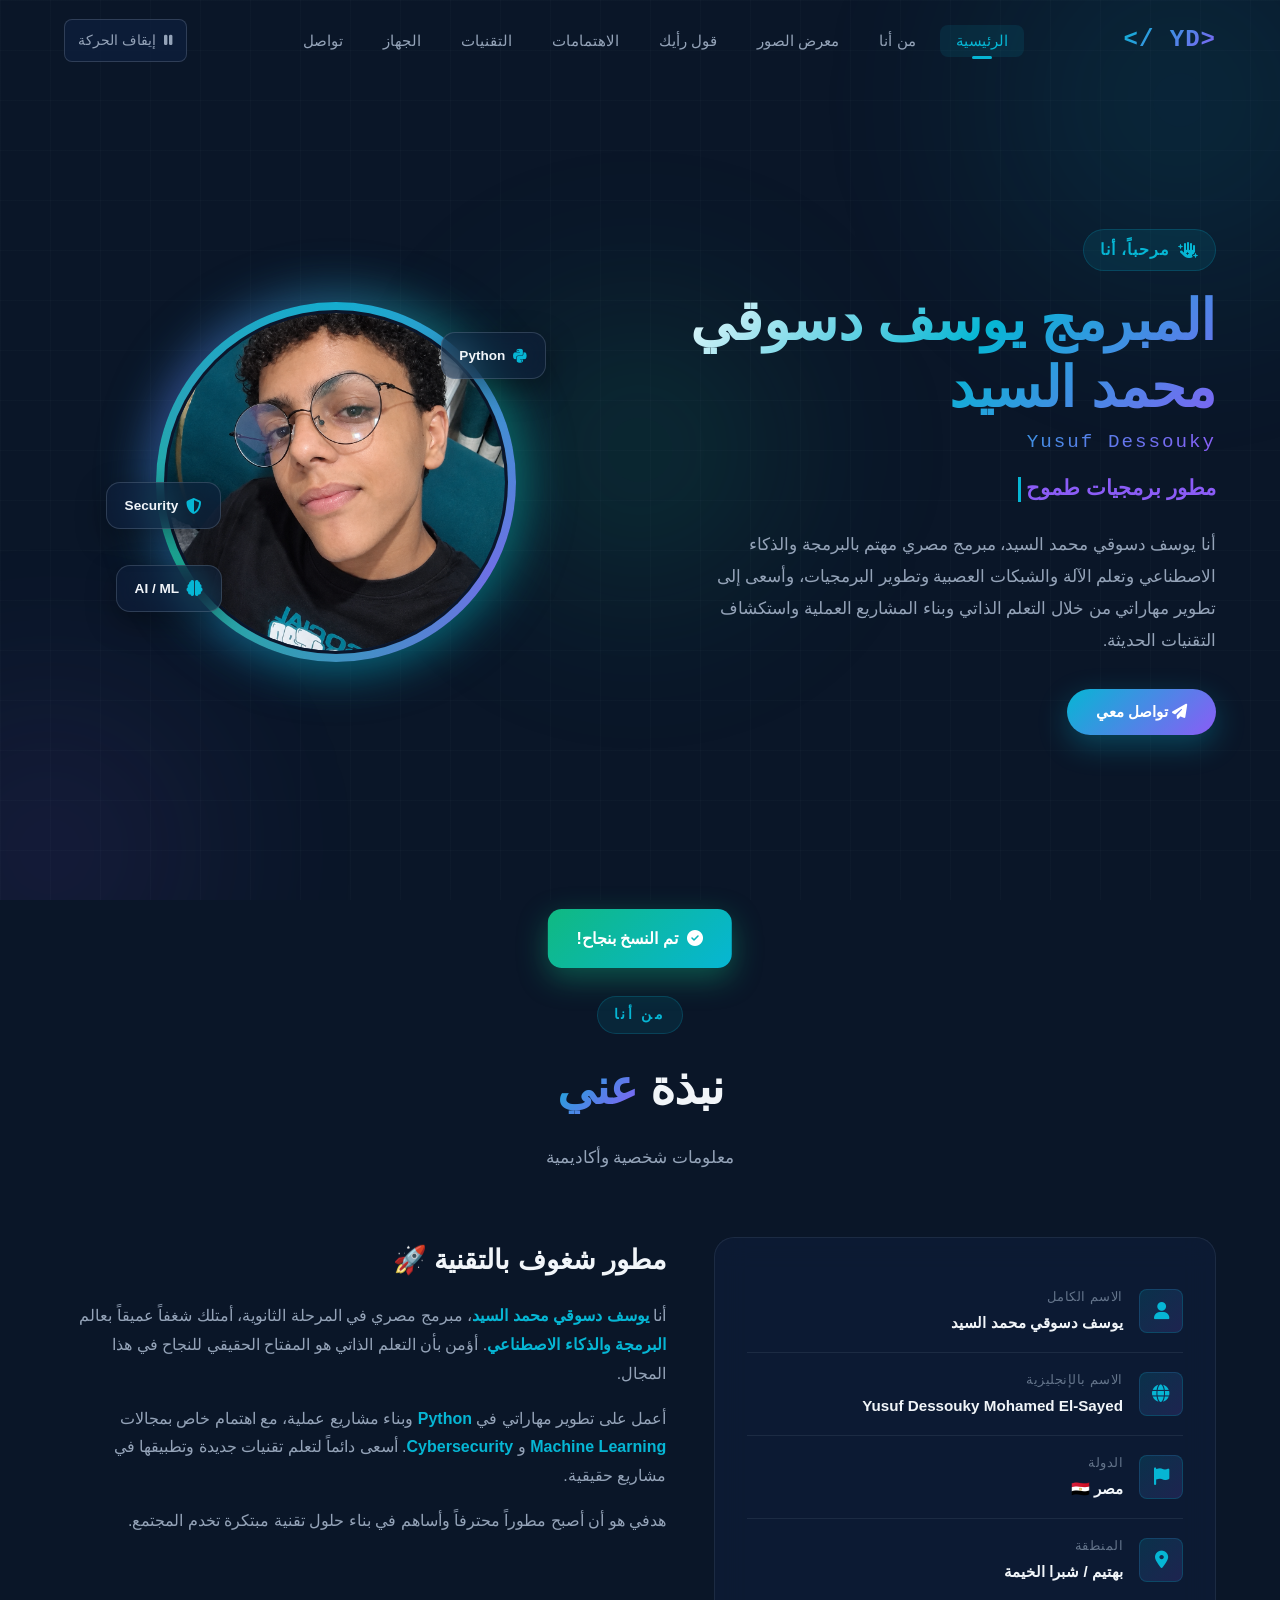
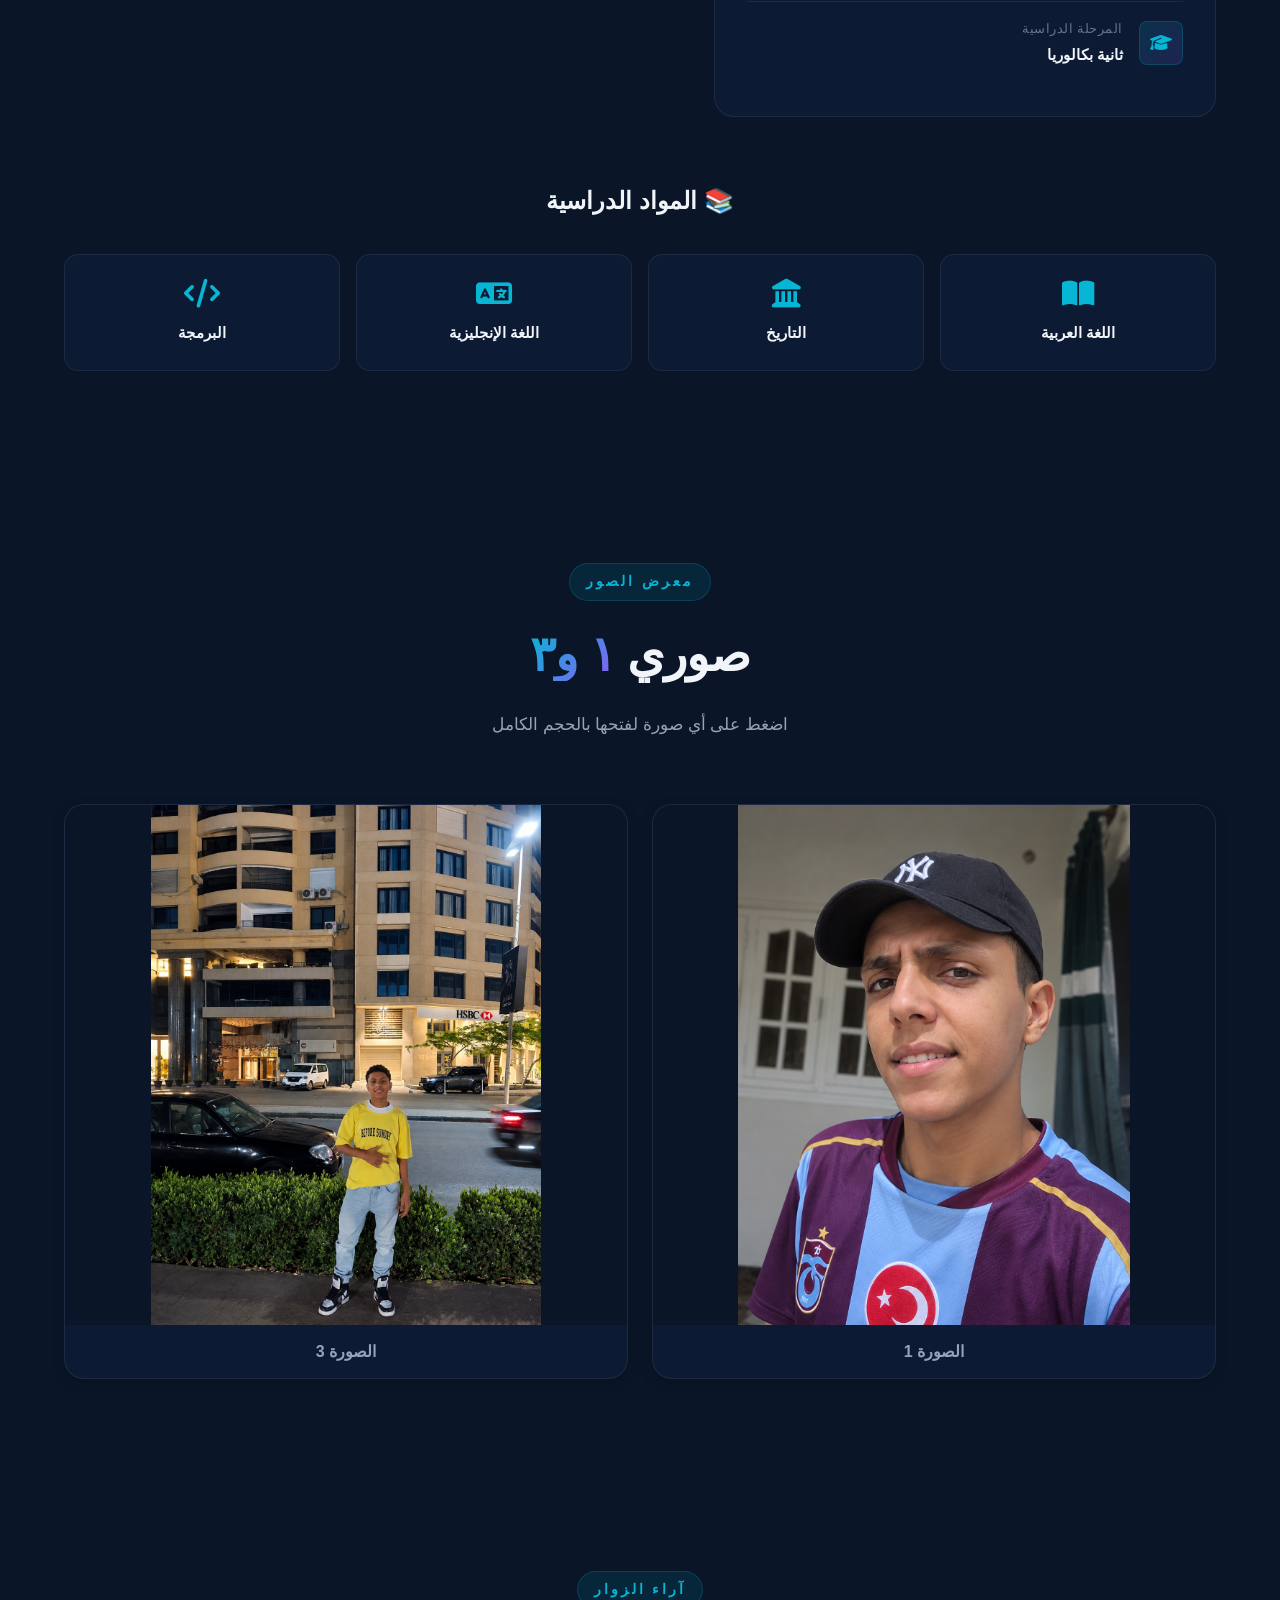
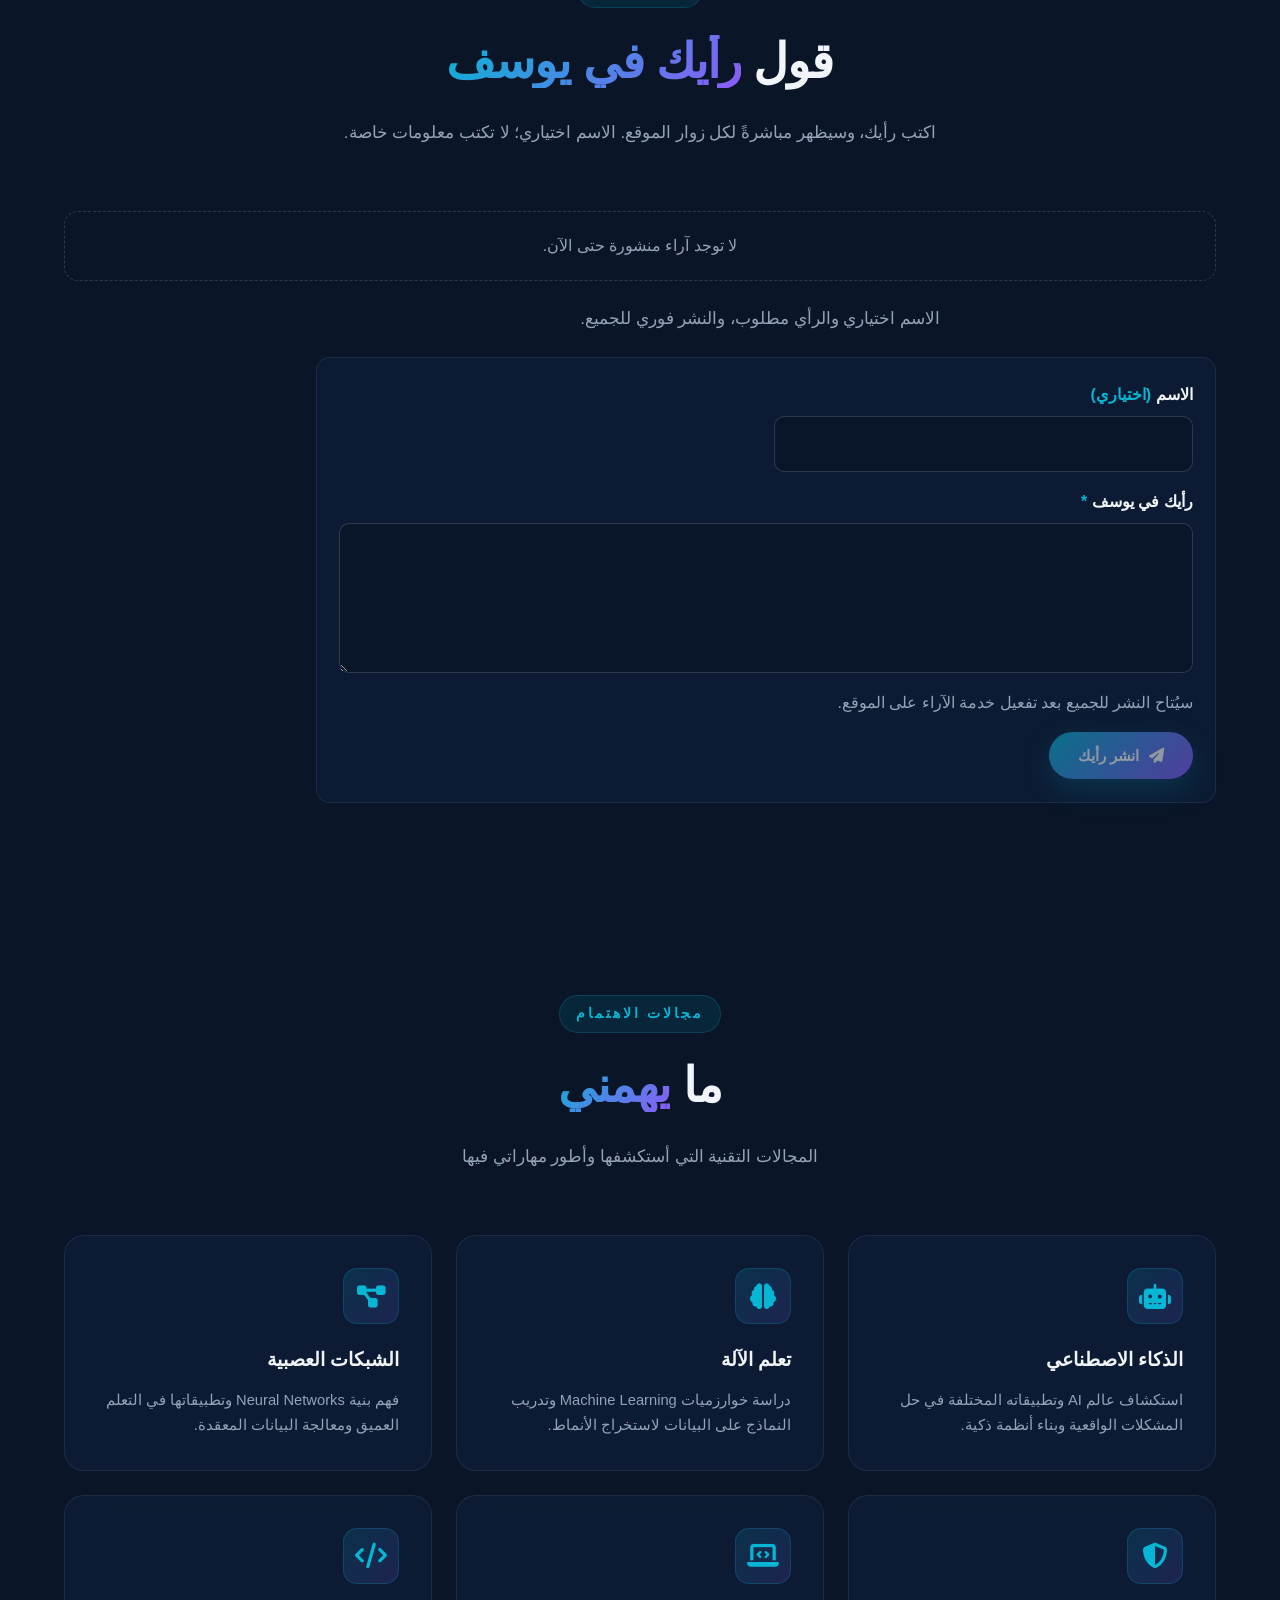
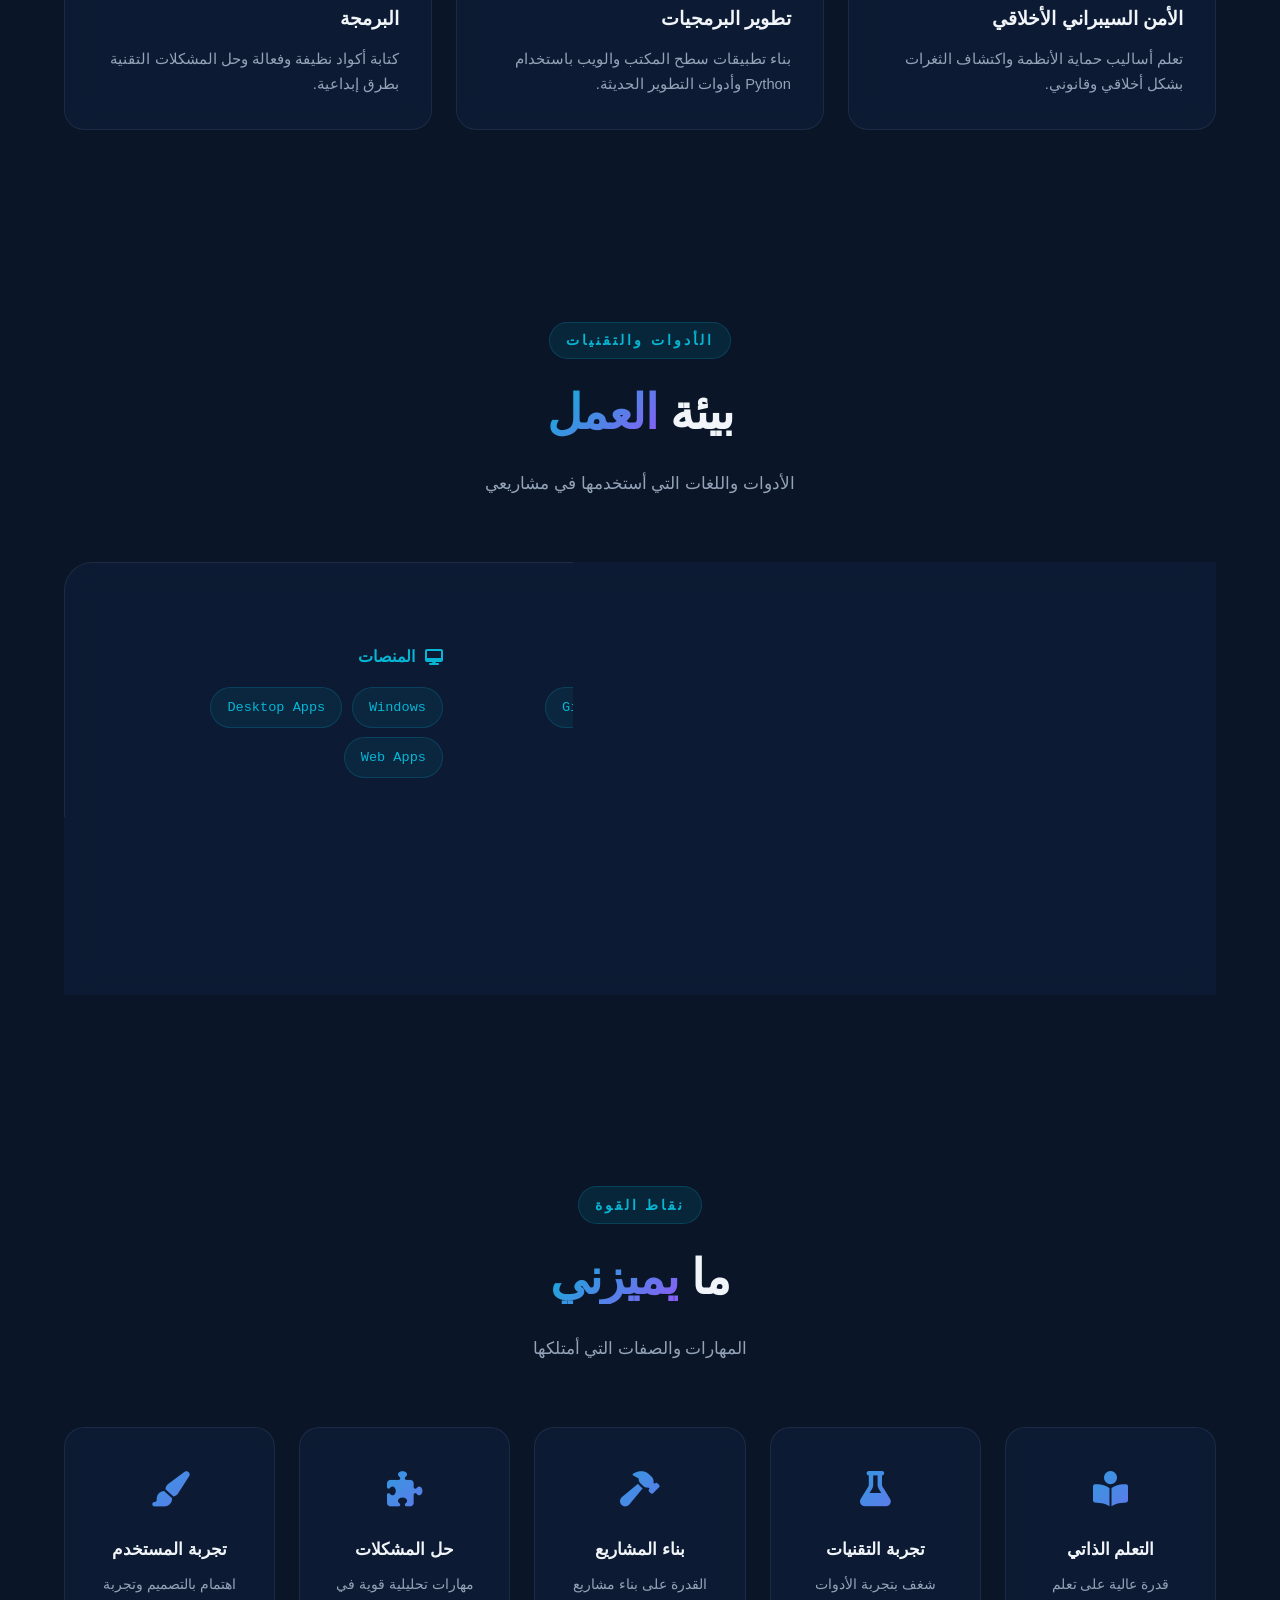
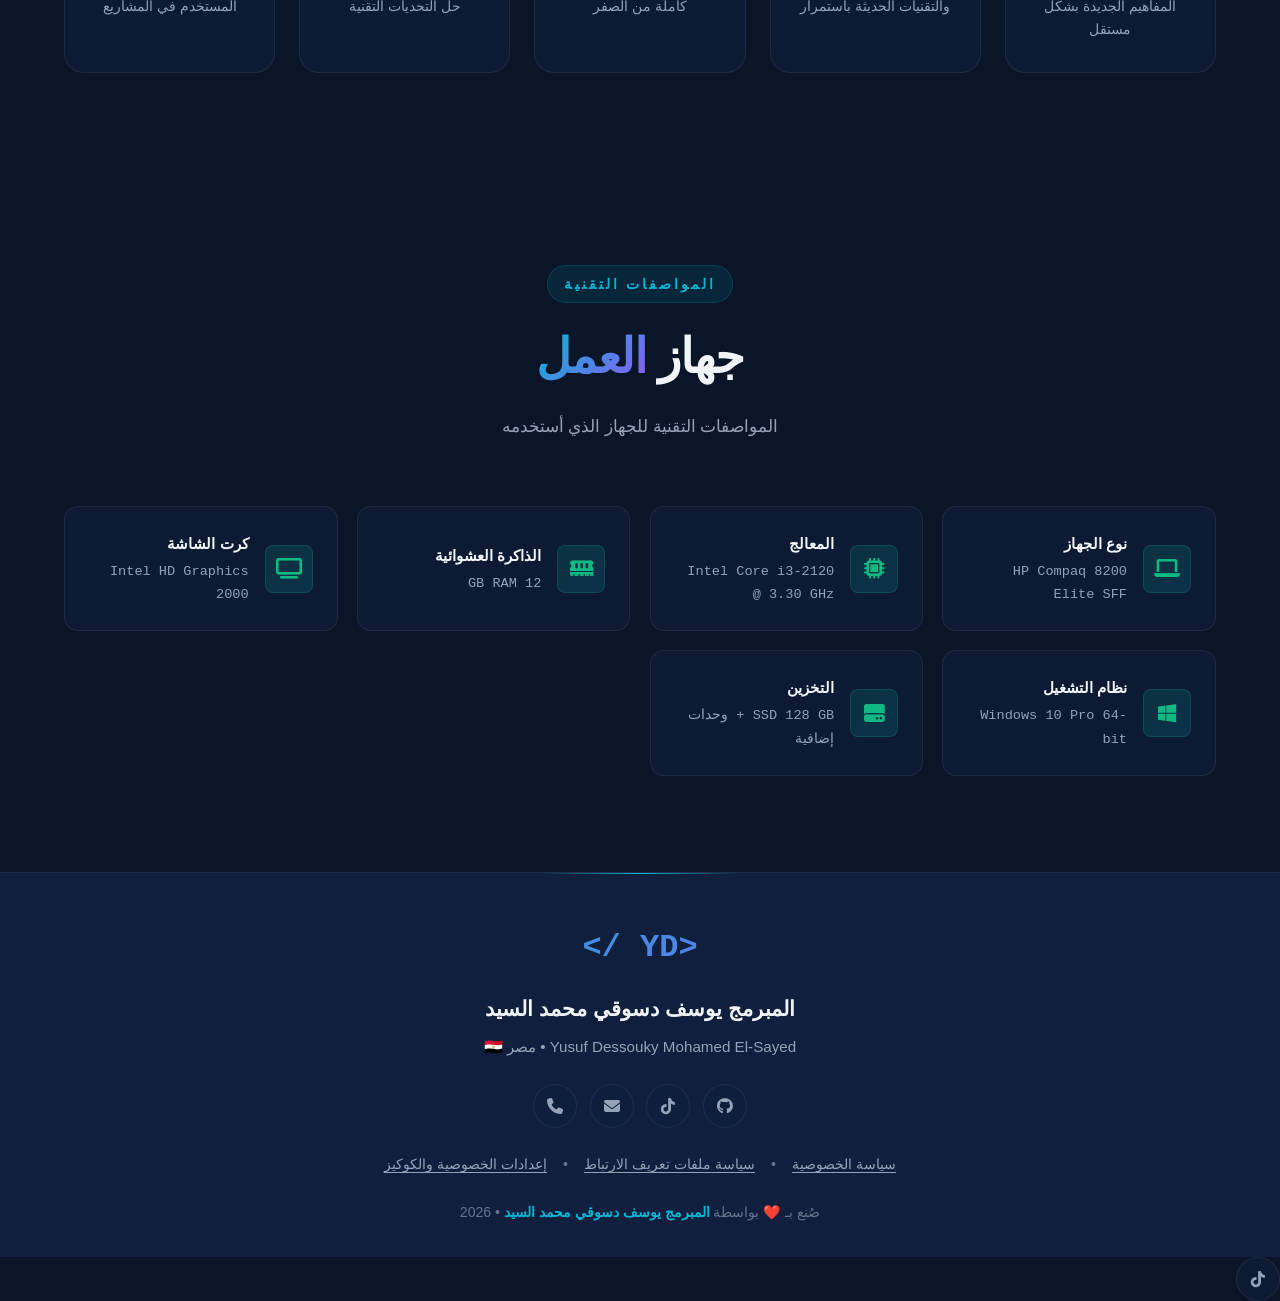
==== commit 2e870f84: "Add files via upload" ====
--- a/index.html
+++ b/index.html
@@ -1085,8 +1085,6 @@
   .review-form .btn { justify-self: start; }
   .review-form .btn:disabled { cursor: not-allowed; opacity: 0.55; transform: none; }
   .review-honeypot { position: absolute; width: 1px; height: 1px; overflow: hidden; clip-path: inset(50%); white-space: nowrap; }
-  .feedback-admin-link { display: inline-block; margin-top: 1rem; color: var(--text-secondary); text-underline-offset: 3px; }
-  .feedback-admin-link:hover { color: var(--accent); }
 
   @media (max-width: 600px) {
     .review-form { grid-template-columns: 1fr; padding: 1rem; }
@@ -1735,13 +1733,13 @@
 <section id="feedback" class="reveal">
   <div class="section-header">
     <div class="section-tag">آراء الزوار</div>
-    <h2 class="section-title">قول <span>رأيك فيّ</span></h2>
-    <p class="section-desc">الآراء المعروضة هنا تُراجع قبل النشر. الاسم اختياري، والرأي مطلوب. لا تكتب معلومات خاصة.</p>
+    <h2 class="section-title">قول <span>رأيك في يوسف</span></h2>
+    <p class="section-desc">اكتب رأيك، وسيظهر مباشرةً لكل زوار الموقع. الاسم اختياري؛ لا تكتب معلومات خاصة.</p>
   </div>
   <div id="publishedReviews" class="reviews-grid" aria-live="polite">
     <p class="reviews-empty">لا توجد آراء منشورة حتى الآن.</p>
   </div>
-  <p class="section-desc" style="margin-top: 1.5rem;">لن يظهر رأيك للزوار إلا بعد مراجعته والموافقة عليه.</p>
+  <p class="section-desc" style="margin-top: 1.5rem;">الاسم اختياري والرأي مطلوب، والنشر فوري للجميع.</p>
   <form id="reviewForm" class="review-form">
     <div class="review-field">
       <label for="reviewName">الاسم <span>(اختياري)</span></label>
@@ -1755,13 +1753,12 @@
       <label for="reviewWebsite">اترك هذا الحقل فارغًا</label>
       <input id="reviewWebsite" name="website" type="text" tabindex="-1" autocomplete="off">
     </div>
-    <p id="reviewFormStatus" class="review-form-status" role="status" aria-live="polite">جارٍ الاتصال بخدمة الآراء...</p>
+    <p id="reviewFormStatus" class="review-form-status" role="status" aria-live="polite">جارٍ تحميل الآراء...</p>
     <button id="reviewSubmit" class="btn btn-primary" type="submit" disabled>
       <i class="fas fa-paper-plane" aria-hidden="true"></i>
-      أرسل رأيك للمراجعة
+      انشر رأيك
     </button>
   </form>
-  <a class="feedback-admin-link" href="./admin.html">لوحة إدارة آراء الزوار</a>
 </section>
 
 <section id="interests" class="reveal">
@@ -2193,6 +2190,7 @@
   const reviewFormStatus = document.getElementById('reviewFormStatus');
   const reviewSubmit = document.getElementById('reviewSubmit');
   let reviewApiReady = false;
+  let visibleReviews = [];
 
   function setReviewStatus(message, state = '') {
     reviewFormStatus.textContent = message;
@@ -2200,15 +2198,16 @@
     else delete reviewFormStatus.dataset.state;
   }
 
-  function renderApprovedReviews(reviews) {
+  function renderPublishedReviews(reviews) {
     const container = document.getElementById('publishedReviews');
-    const approved = Array.isArray(reviews) ? reviews.filter(review =>
+    const published = Array.isArray(reviews) ? reviews.filter(review =>
       review && typeof review.message === 'string' && review.message.trim() &&
       typeof review.name === 'string'
     ) : [];
+    visibleReviews = published;
 
     container.replaceChildren();
-    if (!approved.length) {
+    if (!published.length) {
       const empty = document.createElement('p');
       empty.className = 'reviews-empty';
       empty.textContent = 'لا توجد آراء منشورة حتى الآن.';
@@ -2216,7 +2215,7 @@
       return;
     }
 
-    approved.forEach(review => {
+    published.forEach(review => {
       const card = document.createElement('figure');
       card.className = 'review-card';
       const quote = document.createElement('blockquote');
@@ -2228,46 +2227,28 @@
     });
   }
 
- ```javascript
-async function loadApprovedReviews() {
-  try {
-    const response = await fetch(
-      'https://yusufdessouky-github-io.pages.dev/api/reviews',
-      {
-        cache: 'no-store',
-        headers: { Accept: 'application/json' }
-      }
-    );
-
-    if (!response.ok) {
-      throw new Error('خدمة الآراء غير متاحة');
+  async function loadPublishedReviews() {
+    try {
+      const response = await fetch('./api/reviews', { cache: 'no-store', headers: { Accept: 'application/json' } });
+      if (!response.ok) throw new Error('خدمة الآراء غير متاحة');
+      const data = await response.json();
+      renderPublishedReviews(data.reviews);
+      reviewApiReady = true;
+      reviewSubmit.disabled = false;
+      setReviewStatus('اكتب رأيك وسيظهر فورًا لكل الزوار.');
+    } catch {
+      reviewApiReady = false;
+      reviewSubmit.disabled = true;
+      setReviewStatus('سيُتاح النشر للجميع بعد تفعيل خدمة الآراء على الموقع.');
     }
-
-    const data = await response.json();
-    renderApprovedReviews(data.reviews || []);
-
-    reviewApiReady = true;
-    reviewSubmit.disabled = false;
-
-    setReviewStatus('اكتب رأيك وسيظهر على الموقع بعد إرساله.');
-  } catch (error) {
-    console.error('Reviews loading error:', error);
-
-    reviewApiReady = false;
-    reviewSubmit.disabled = true;
-
-    setReviewStatus('تعذر الاتصال بخدمة الآراء. حاول مرة أخرى لاحقًا.');
-  }
-}
-```
-
+  }
 
   reviewForm.addEventListener('submit', async (event) => {
     event.preventDefault();
     if (!reviewApiReady || !reviewForm.reportValidity()) return;
 
     reviewSubmit.disabled = true;
-    setReviewStatus('جارٍ إرسال رأيك للمراجعة...');
+    setReviewStatus('جارٍ نشر رأيك...');
     const formData = new FormData(reviewForm);
 
     try {
@@ -2283,7 +2264,8 @@
       const data = await response.json();
       if (!response.ok) throw new Error(data.message || 'تعذر إرسال الرأي الآن. حاول لاحقًا.');
       reviewForm.reset();
-      setReviewStatus(data.message || 'وصل رأيك وسيظهر بعد المراجعة.', 'success');
+      if (data.review) renderPublishedReviews([data.review, ...visibleReviews]);
+      setReviewStatus(data.message || 'تم نشر رأيك للجميع.', 'success');
     } catch (error) {
       setReviewStatus(error.message || 'تعذر إرسال الرأي الآن. حاول لاحقًا.', 'error');
     } finally {
@@ -2291,7 +2273,7 @@
     }
   });
 
-  loadApprovedReviews();
+  loadPublishedReviews();
   
   const revealObserver = new IntersectionObserver((entries) => {
     entries.forEach(entry => {
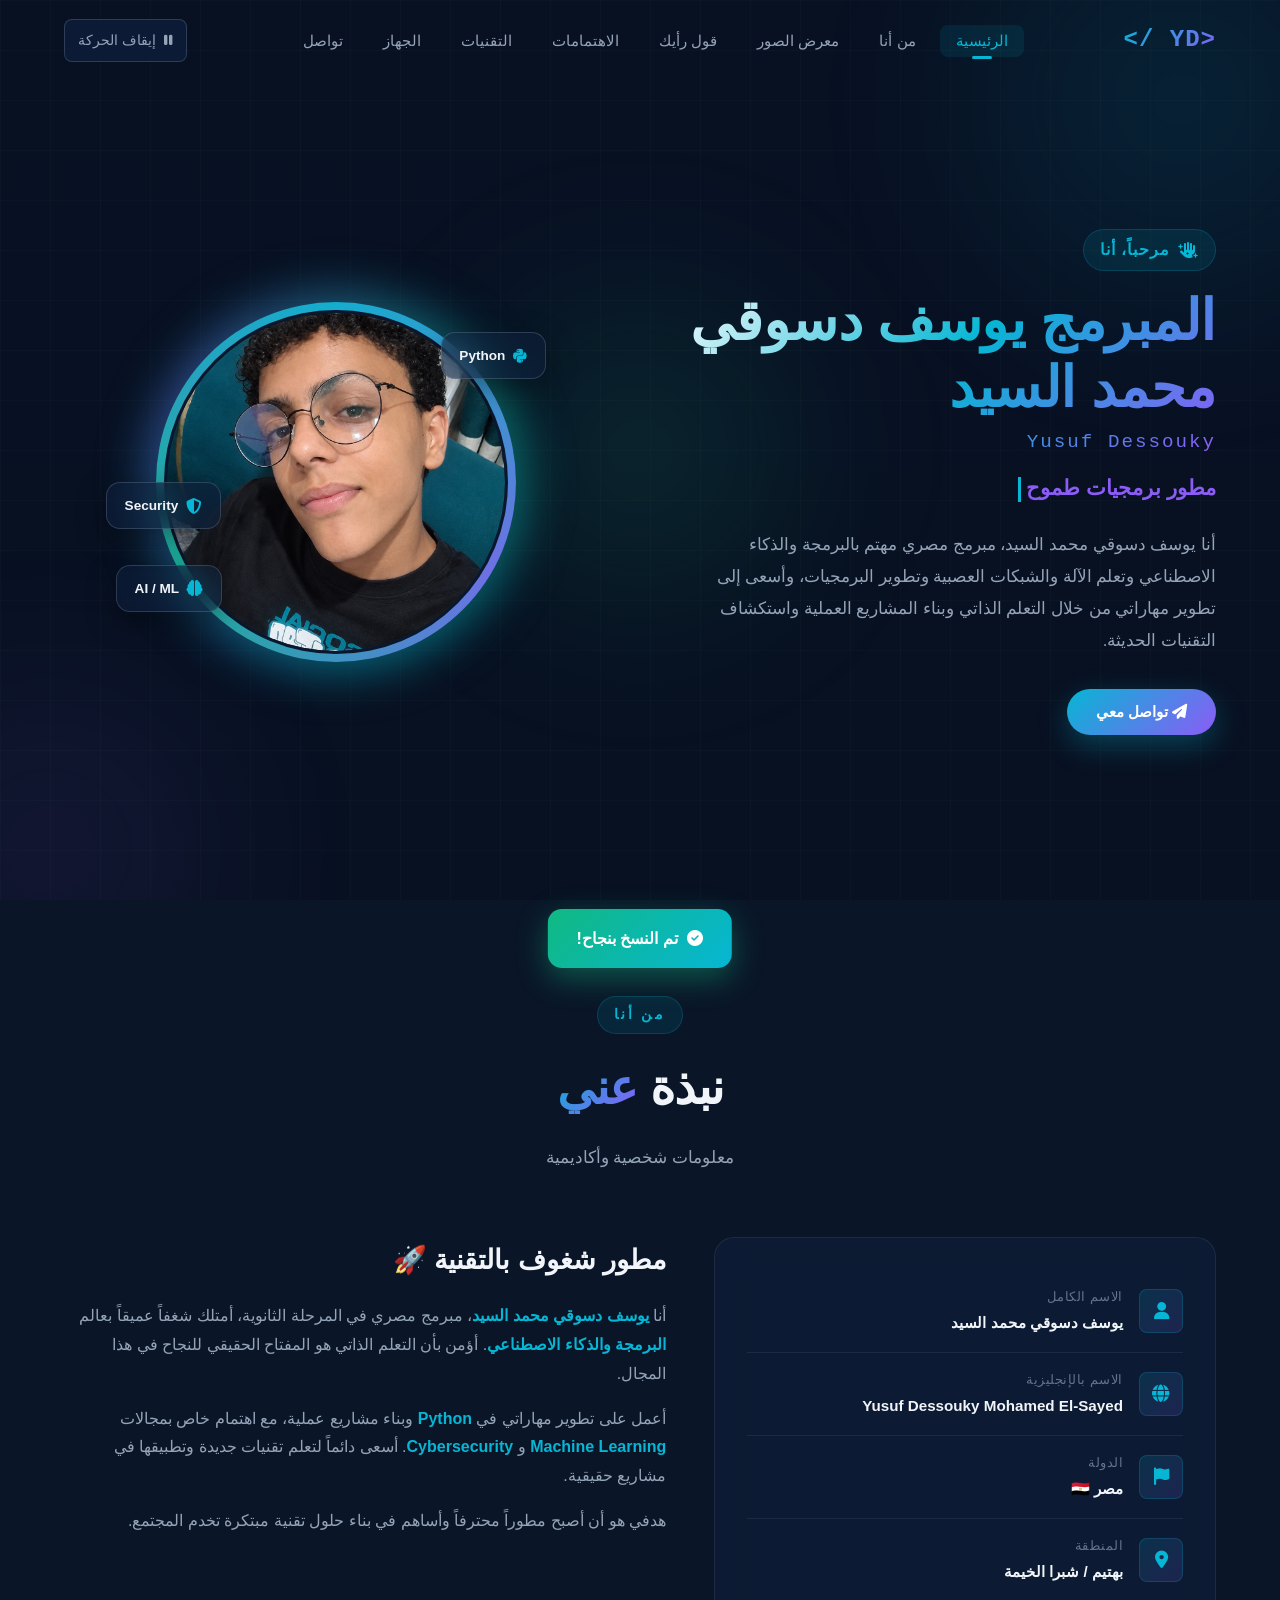
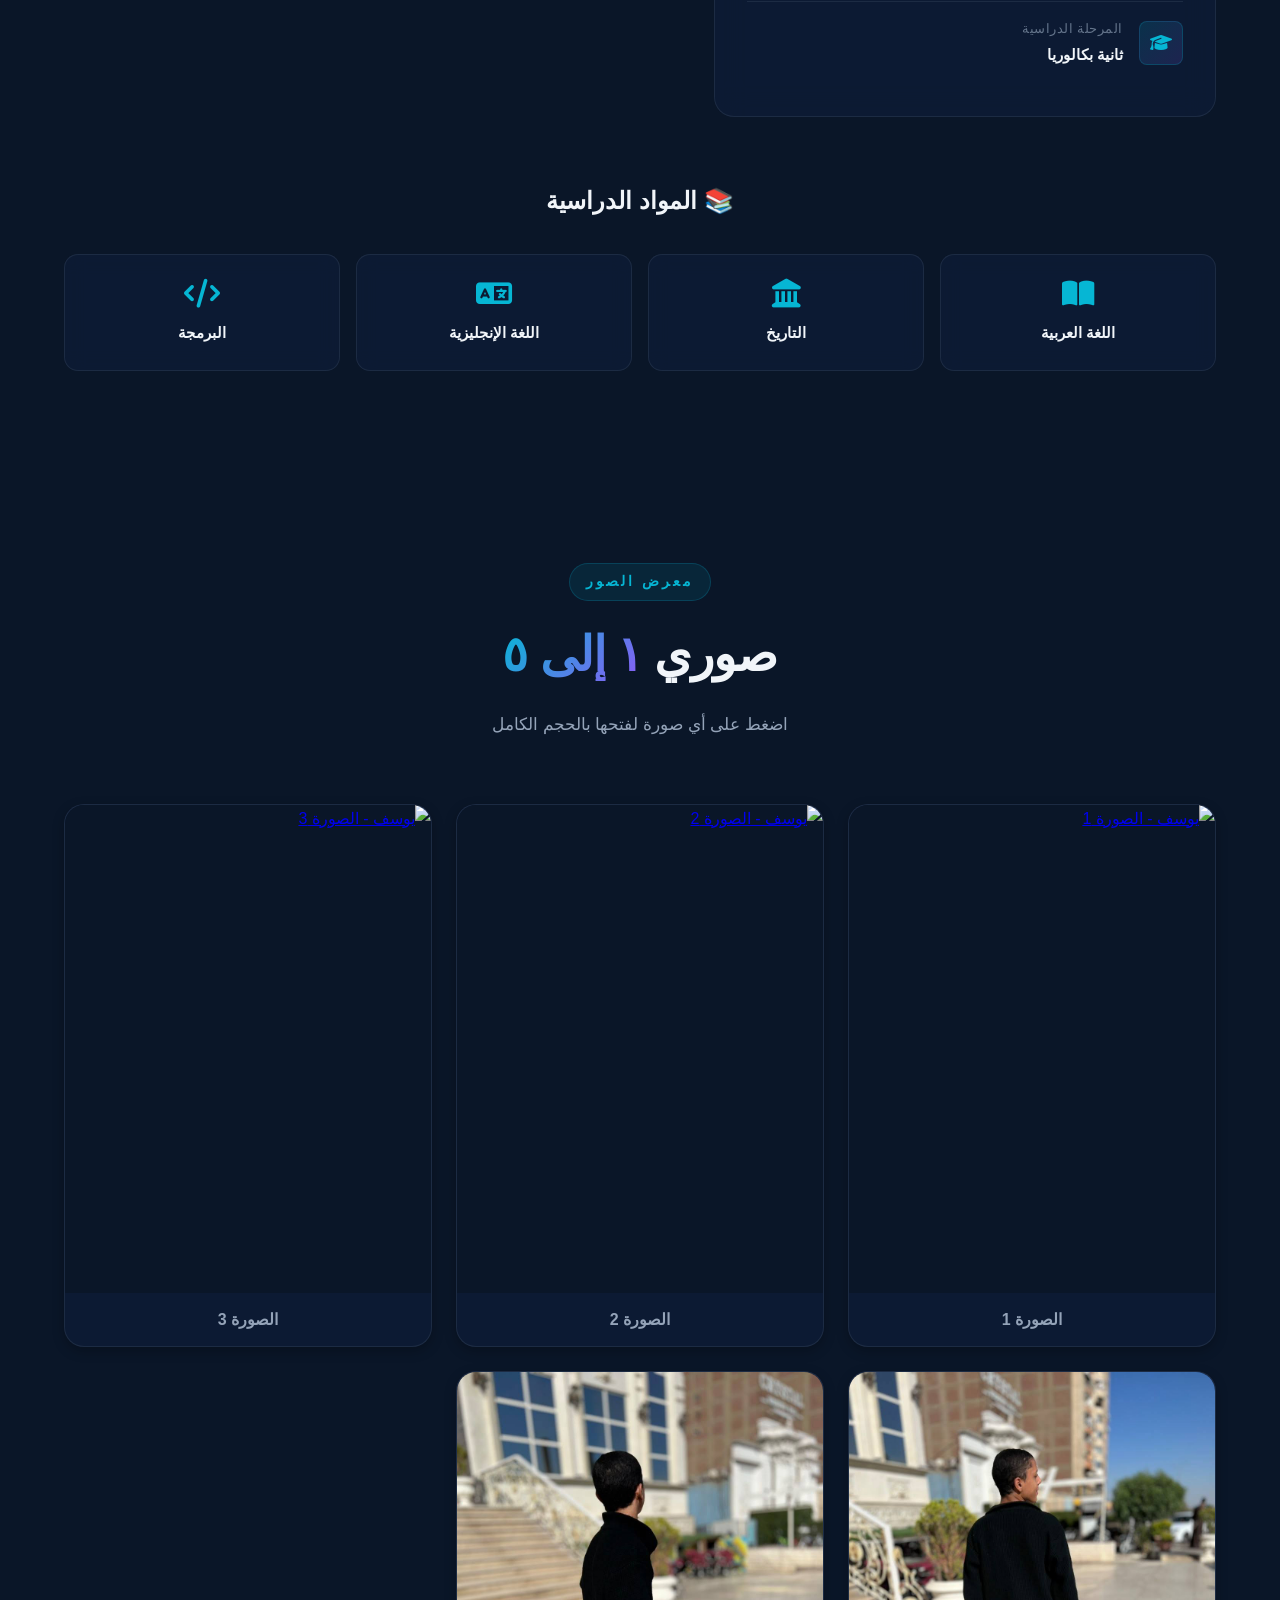
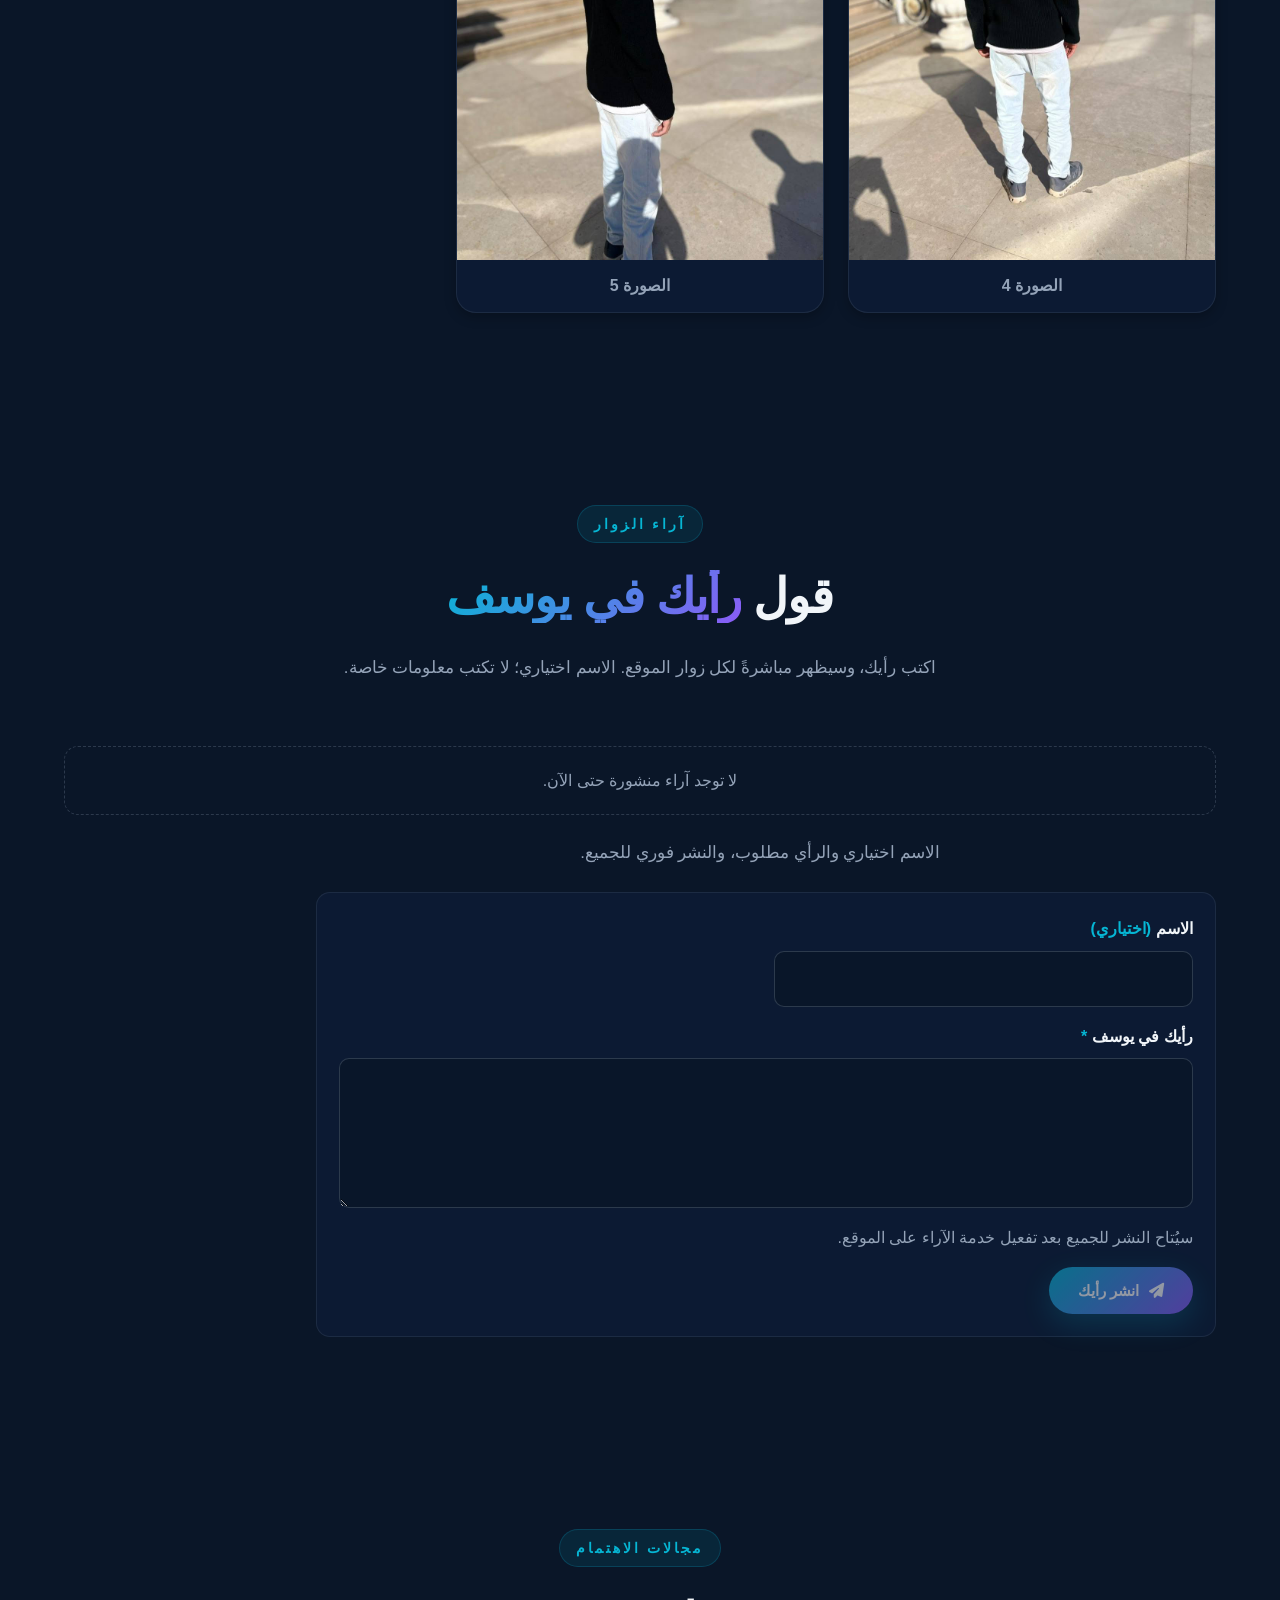
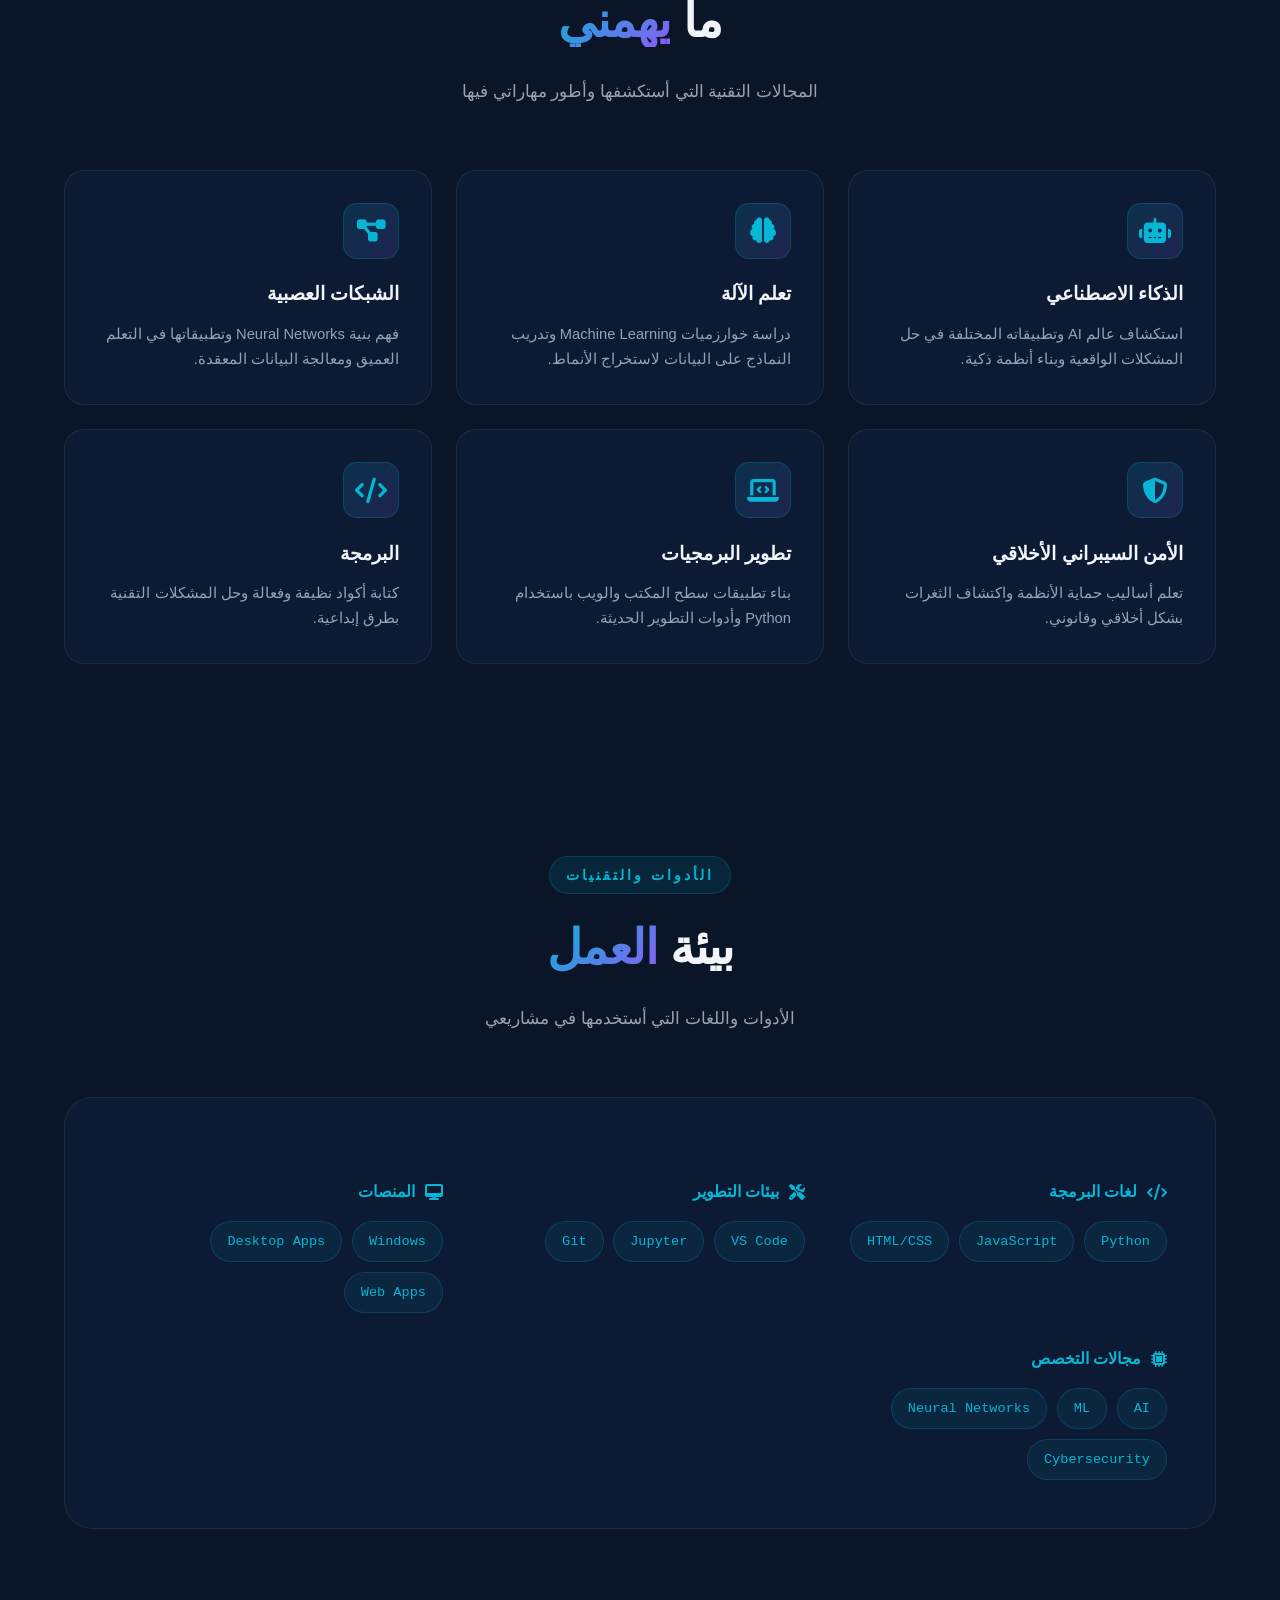
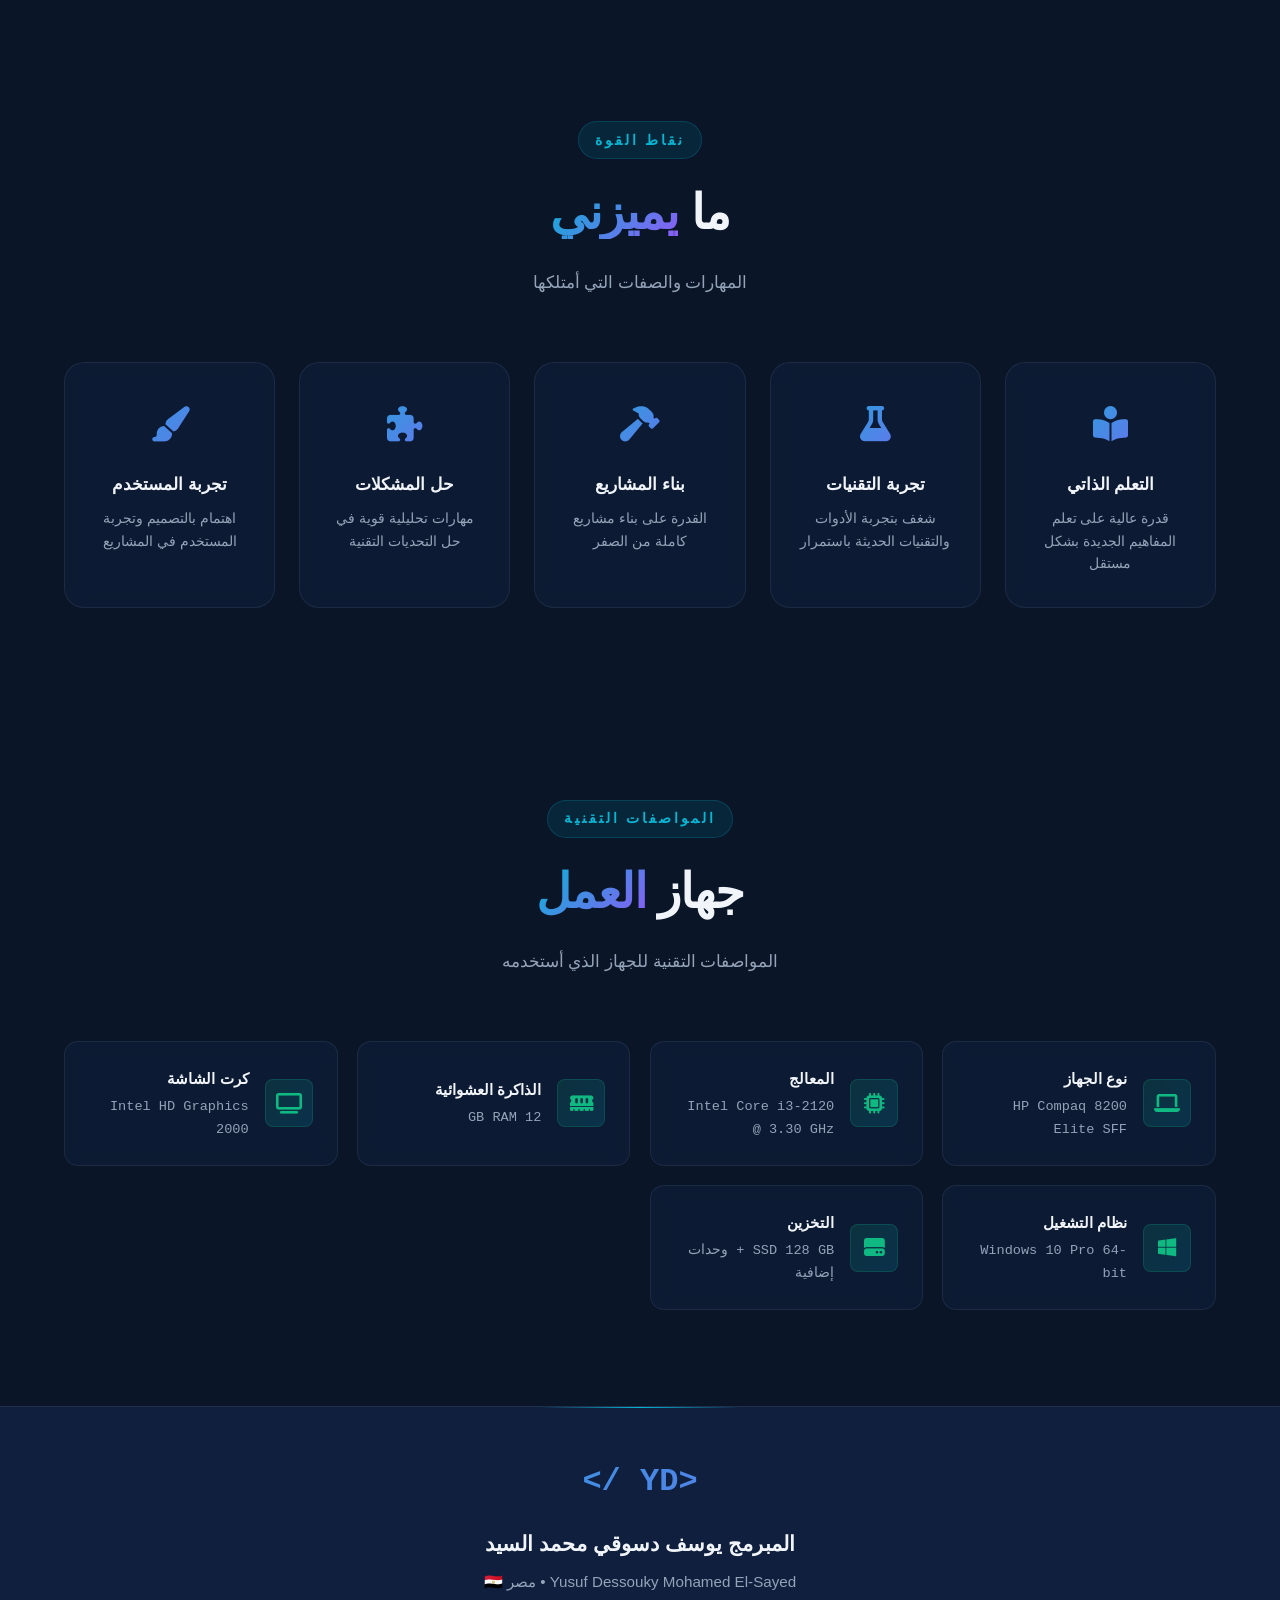
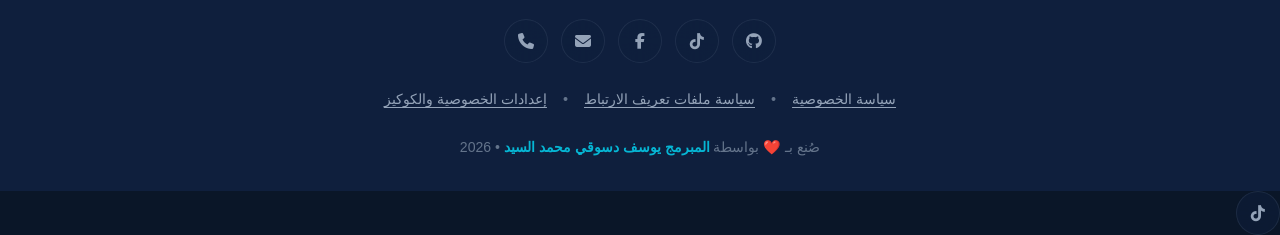
==== commit ac81beab: "Update index.html" ====
--- a/index.html
+++ b/index.html
@@ -128,7 +128,8 @@
     ],
     "sameAs": [
       "https://github.com/yuosejoo2010-sys",
-      "https://www.tiktok.com/@yuosef_joo4"
+      "https://www.tiktok.com/@yuosef_joo4",
+      "https://www.facebook.com/profile.php?id=100073754400109"
     ]
   }
 }
@@ -202,6 +203,17 @@
     z-index: -1;
     overflow: hidden;
     pointer-events: none;
+  }
+
+  .bg-photo {
+    position: fixed;
+    inset: 0;
+    z-index: -2;
+    pointer-events: none;
+    background:
+      linear-gradient(rgba(5, 10, 24, 0.88), rgba(5, 10, 24, 0.92)),
+      url("./123.jpg") center / cover no-repeat;
+    opacity: 0.42;
   }
   
   .bg-animation::before,
@@ -1546,6 +1558,7 @@
 </head>
 <body>
 
+<div class="bg-photo" aria-hidden="true"></div>
 <div class="bg-animation">
   <div class="bg-orb"></div>
 </div>
@@ -1710,22 +1723,40 @@
 <section id="gallery" class="reveal">
   <div class="section-header">
     <div class="section-tag">معرض الصور</div>
-    <h2 class="section-title">صوري <span>١ و٣</span></h2>
+    <h2 class="section-title">صوري <span>١ إلى ٥</span></h2>
     <p class="section-desc">اضغط على أي صورة لفتحها بالحجم الكامل</p>
   </div>
 
   <div class="gallery-grid">
     <figure class="gallery-card">
-      <a href="./assets/1.jpg" target="_blank" rel="noopener noreferrer" aria-label="فتح الصورة 1 بالحجم الكامل">
-        <img src="./assets/1.jpg" alt="يوسف يرتدي قبعة سوداء وقميصًا رياضيًا" loading="lazy" decoding="async">
+      <a href="./1.jpg" target="_blank" rel="noopener noreferrer" aria-label="فتح الصورة 1 بالحجم الكامل">
+        <img src="./1.jpg" alt="يوسف - الصورة 1" loading="lazy" decoding="async">
       </a>
       <figcaption>الصورة 1</figcaption>
     </figure>
     <figure class="gallery-card">
-      <a href="./assets/3.jpg" target="_blank" rel="noopener noreferrer" aria-label="فتح الصورة 3 بالحجم الكامل">
-        <img src="./assets/3.jpg" alt="يوسف أمام مبنى في الشارع ليلًا" loading="lazy" decoding="async">
+      <a href="./2.jpg" target="_blank" rel="noopener noreferrer" aria-label="فتح الصورة 2 بالحجم الكامل">
+        <img src="./2.jpg" alt="يوسف - الصورة 2" loading="lazy" decoding="async">
+      </a>
+      <figcaption>الصورة 2</figcaption>
+    </figure>
+    <figure class="gallery-card">
+      <a href="./3.jpg" target="_blank" rel="noopener noreferrer" aria-label="فتح الصورة 3 بالحجم الكامل">
+        <img src="./3.jpg" alt="يوسف - الصورة 3" loading="lazy" decoding="async">
       </a>
       <figcaption>الصورة 3</figcaption>
+    </figure>
+    <figure class="gallery-card">
+      <a href="./4.jpg" target="_blank" rel="noopener noreferrer" aria-label="فتح الصورة 4 بالحجم الكامل">
+        <img src="./4.jpg" alt="يوسف - الصورة 4" loading="lazy" decoding="async">
+      </a>
+      <figcaption>الصورة 4</figcaption>
+    </figure>
+    <figure class="gallery-card">
+      <a href="./5.jpg" target="_blank" rel="noopener noreferrer" aria-label="فتح الصورة 5 بالحجم الكامل">
+        <img src="./5.jpg" alt="يوسف - الصورة 5" loading="lazy" decoding="async">
+      </a>
+      <figcaption>الصورة 5</figcaption>
     </figure>
   </div>
 </section>
@@ -2001,6 +2032,9 @@
       </a>
       <a href="https://www.tiktok.com/@yuosef_joo4" class="social-link" title="TikTok" aria-label="TikTok" target="_blank" rel="noopener noreferrer">
         <i class="fab fa-tiktok"></i>
+      </a>
+      <a href="https://www.facebook.com/profile.php?id=100073754400109" class="social-link" title="Facebook" aria-label="Facebook" target="_blank" rel="noopener noreferrer">
+        <i class="fab fa-facebook-f"></i>
       </a>
       <a href="mailto:yuosejoo2010@gmail.com" class="social-link" title="Email" aria-label="البريد الإلكتروني">
         <i class="fas fa-envelope"></i>
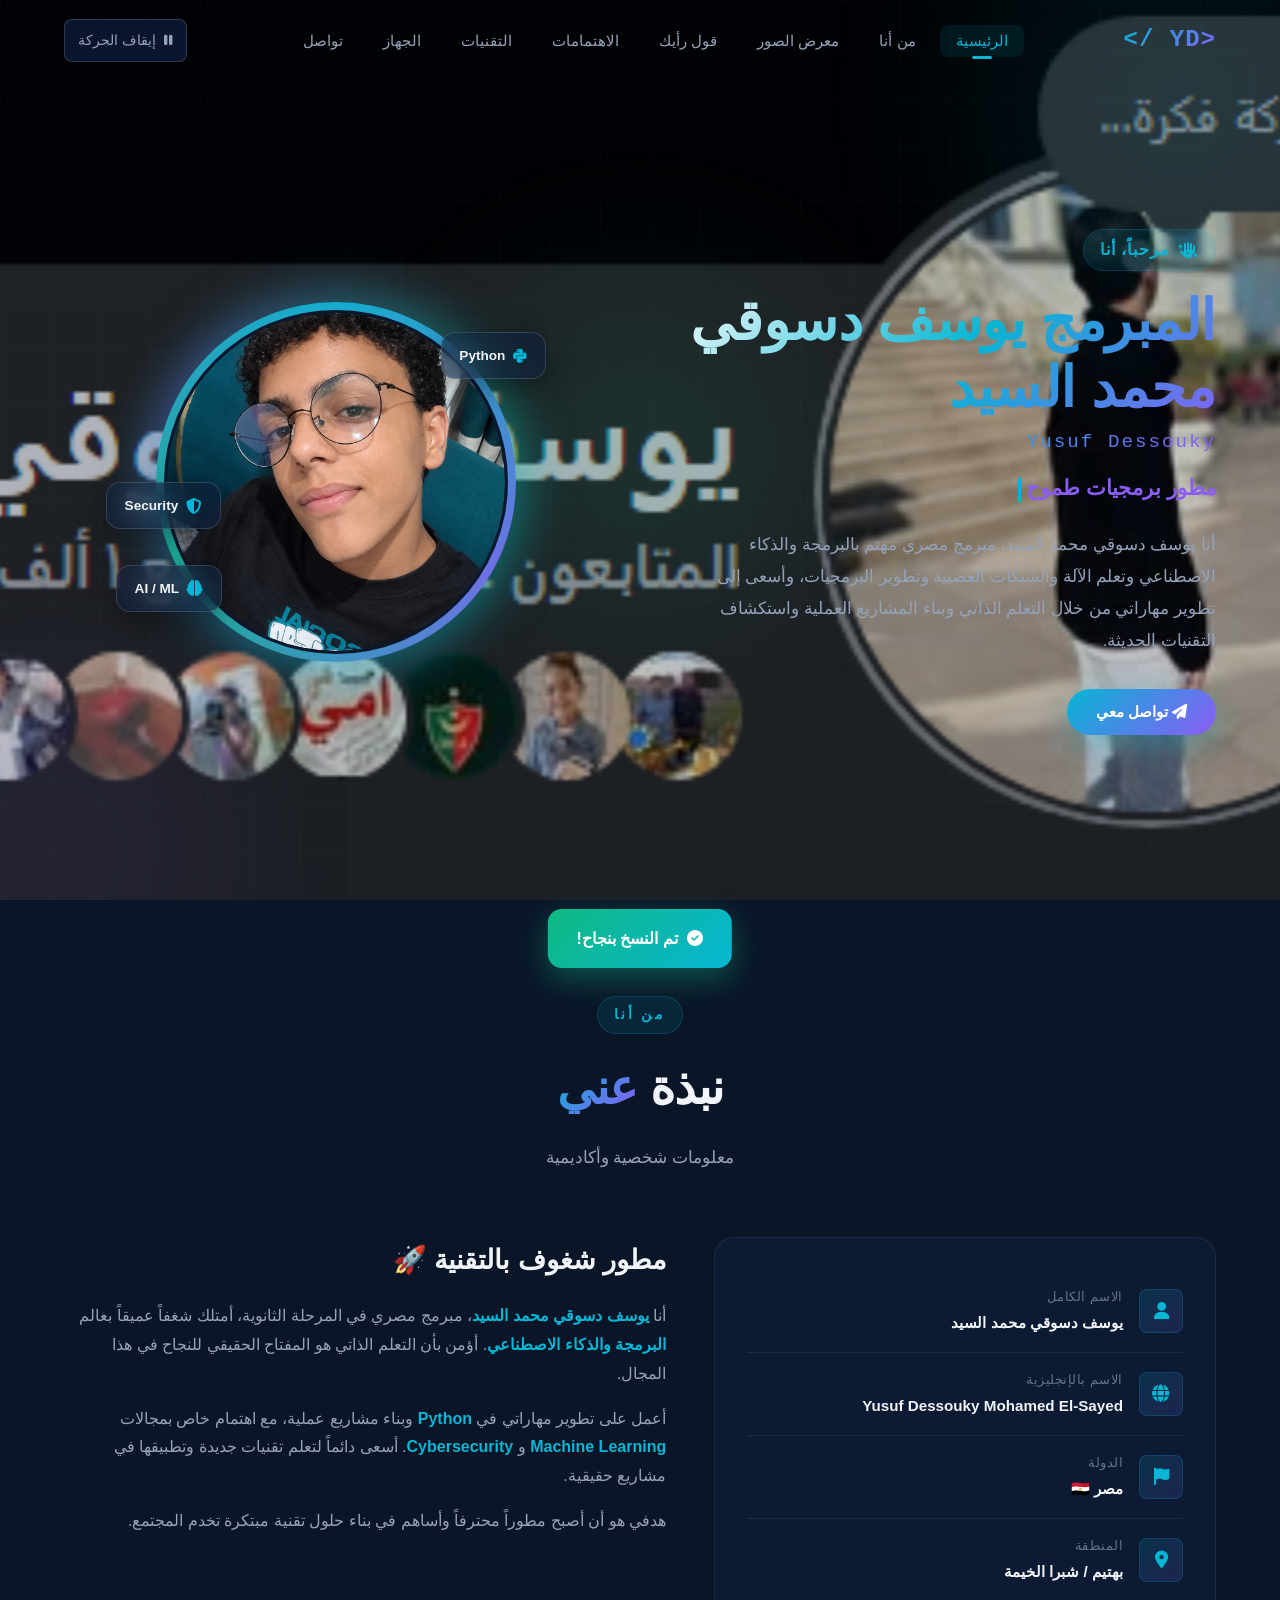
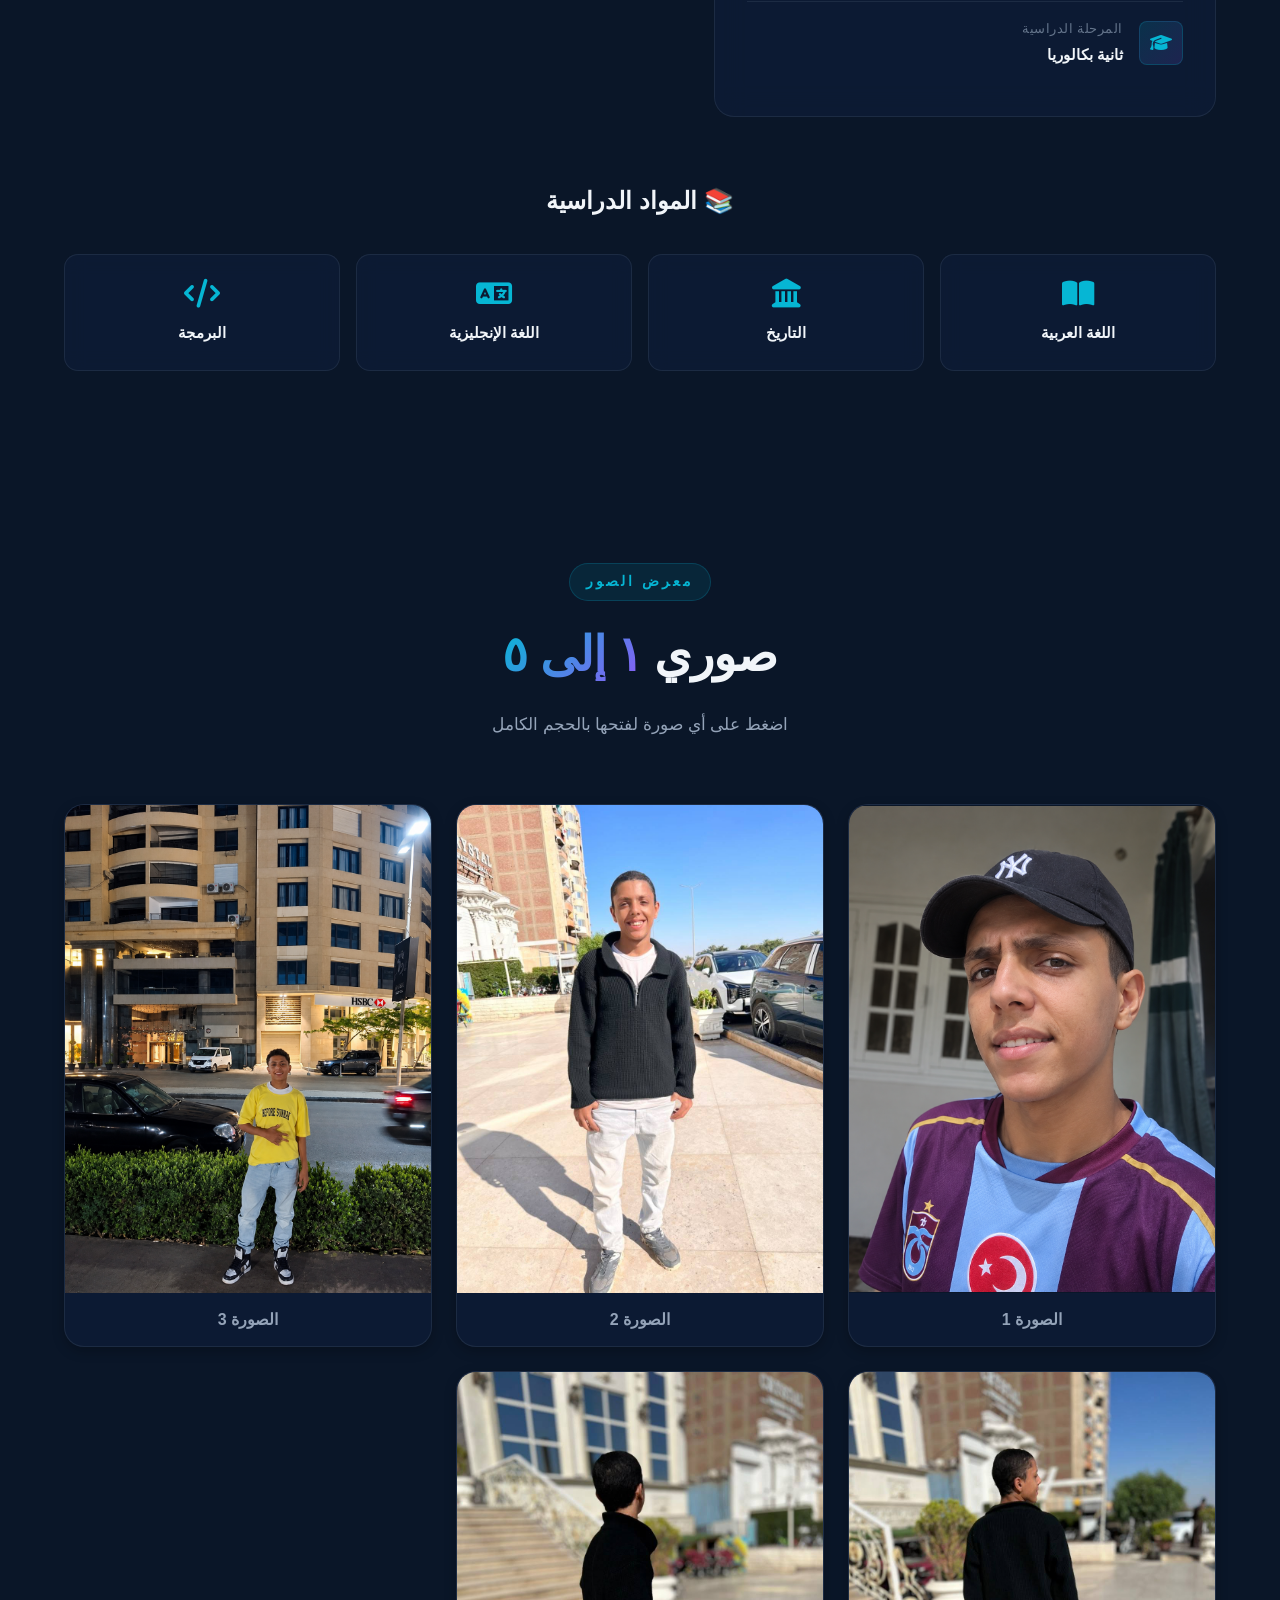
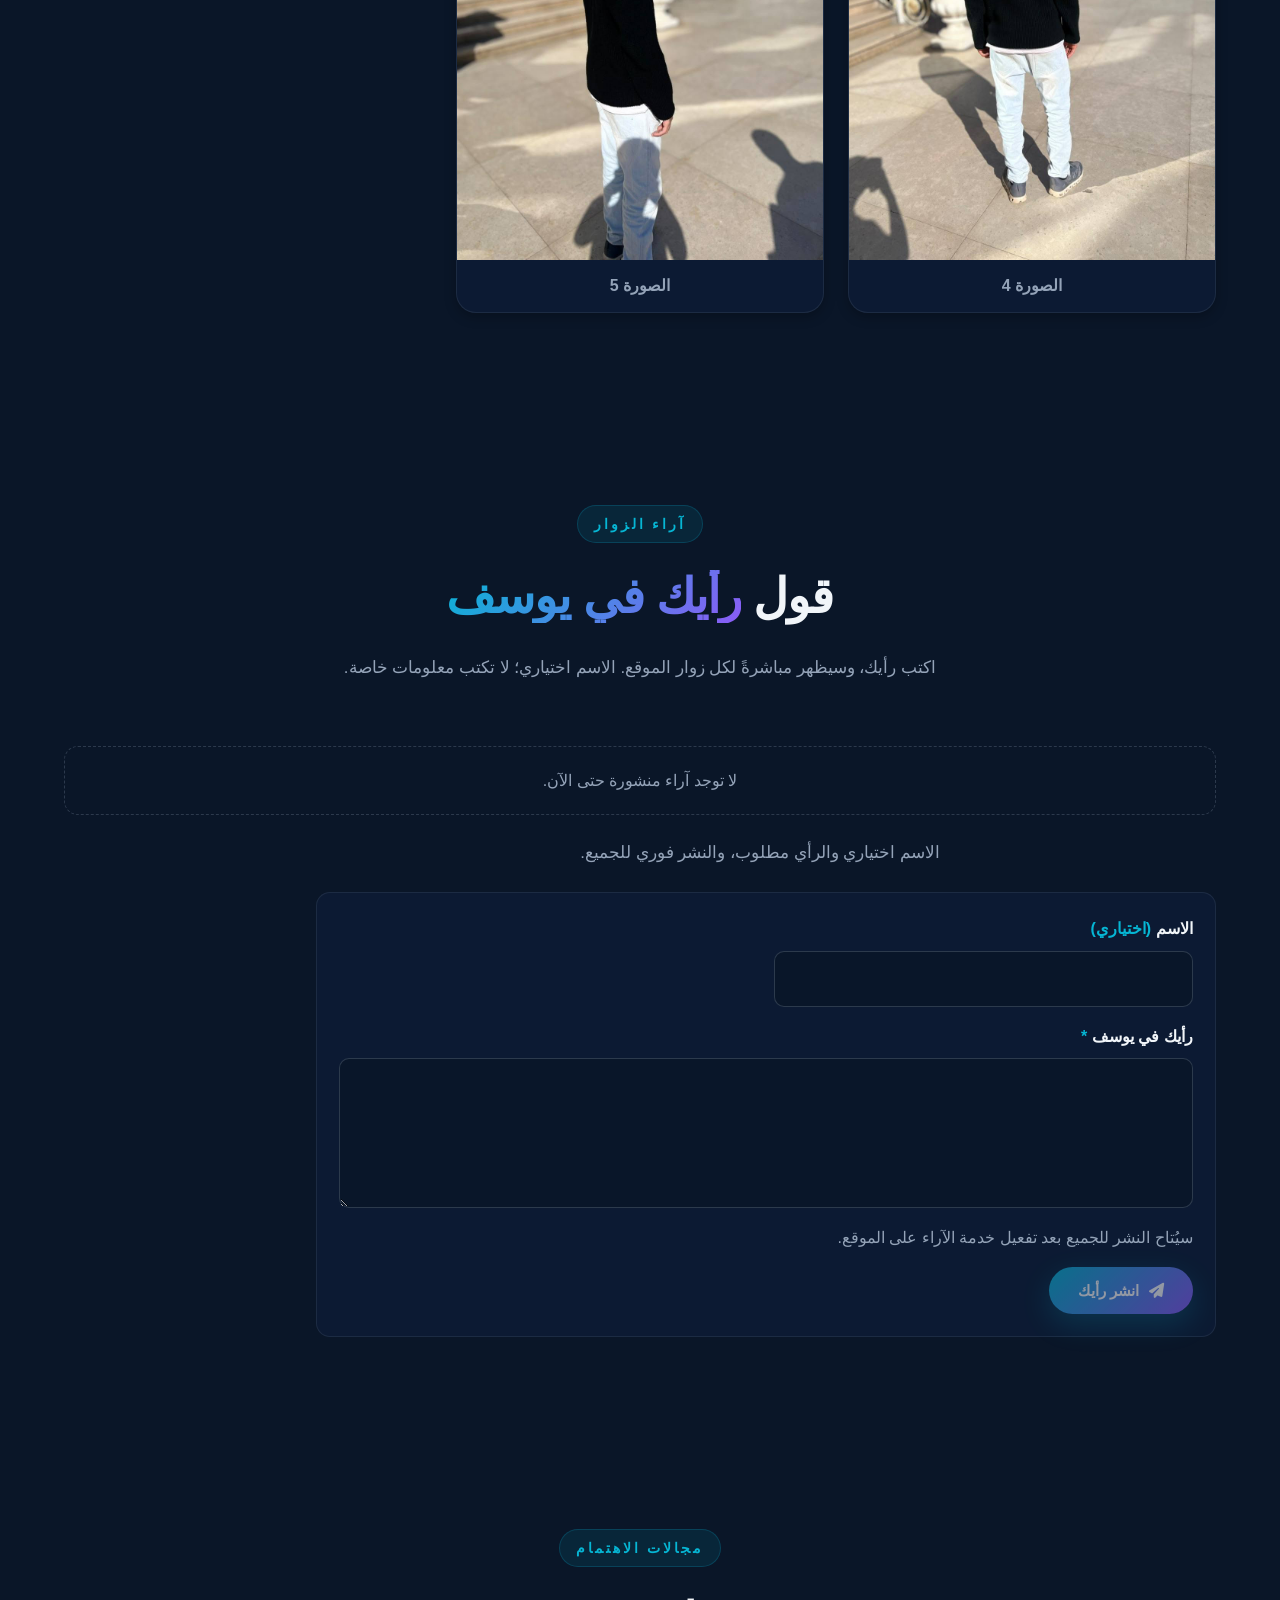
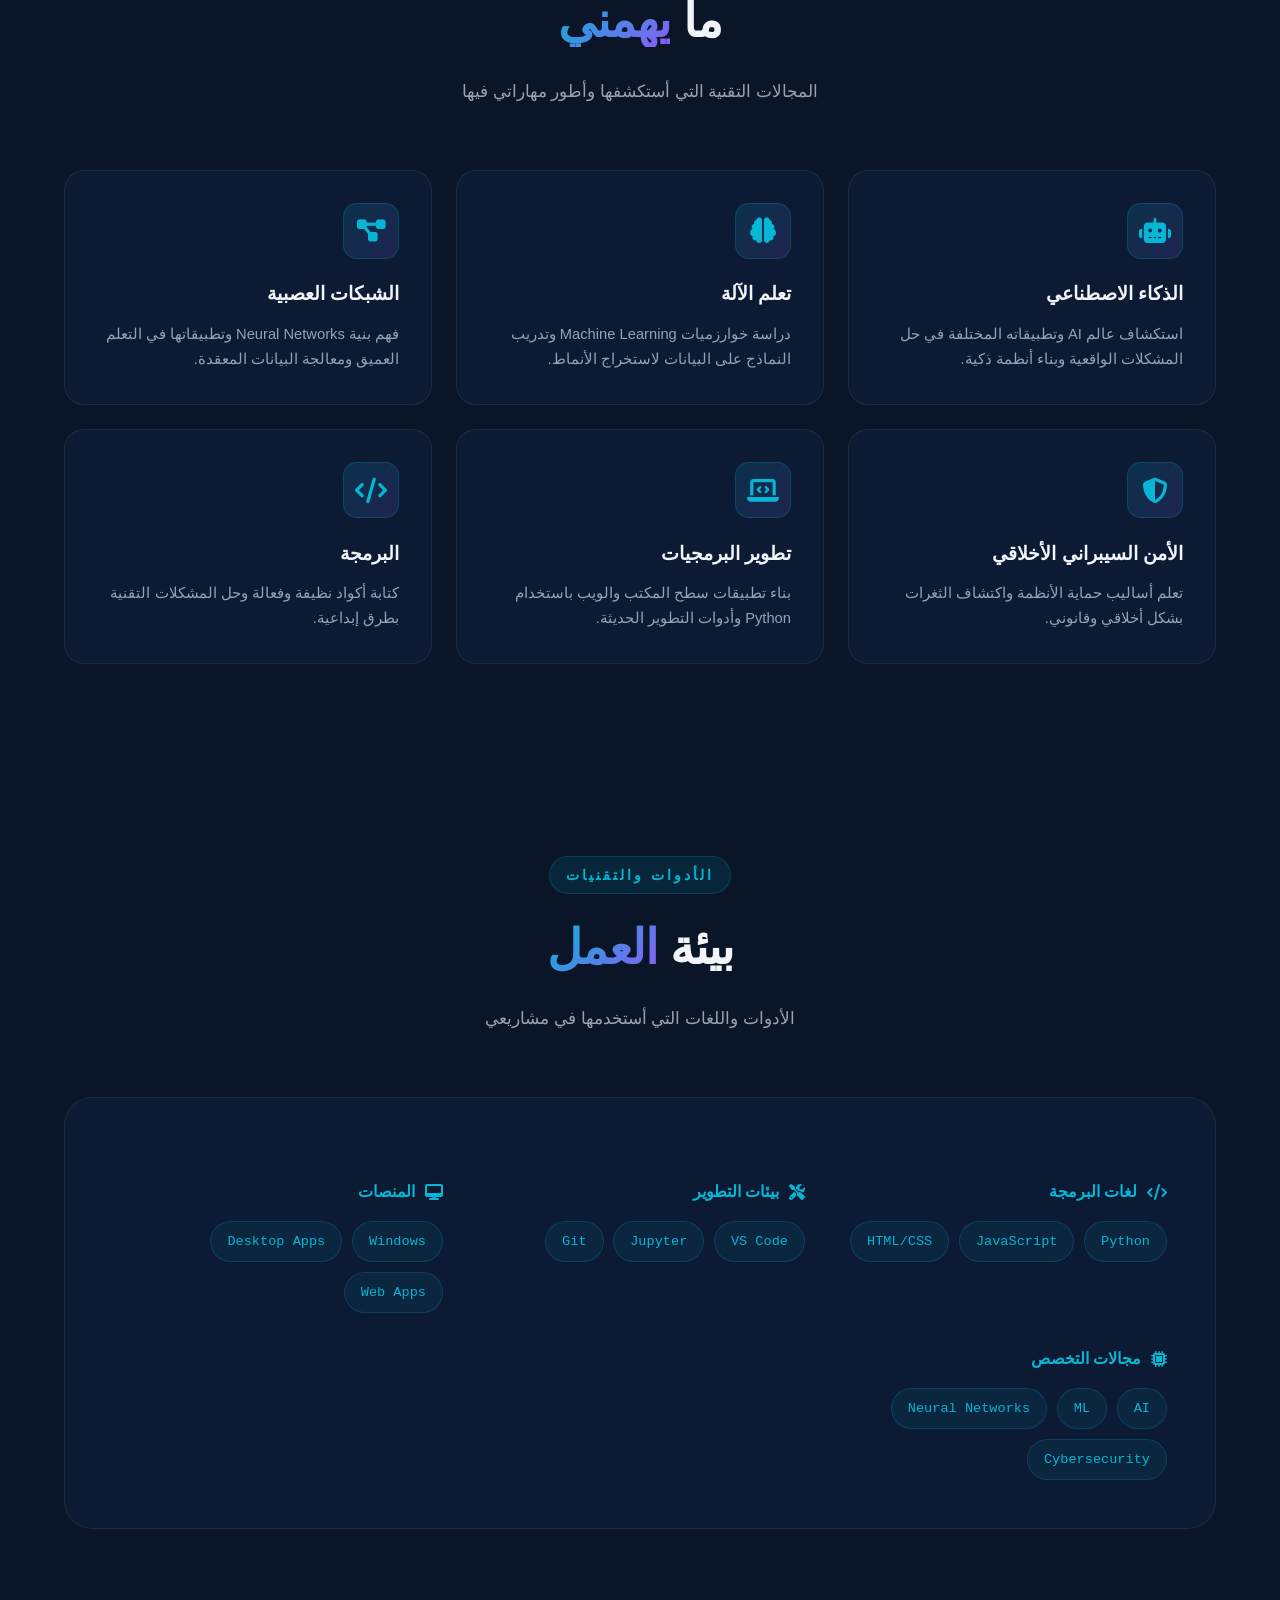
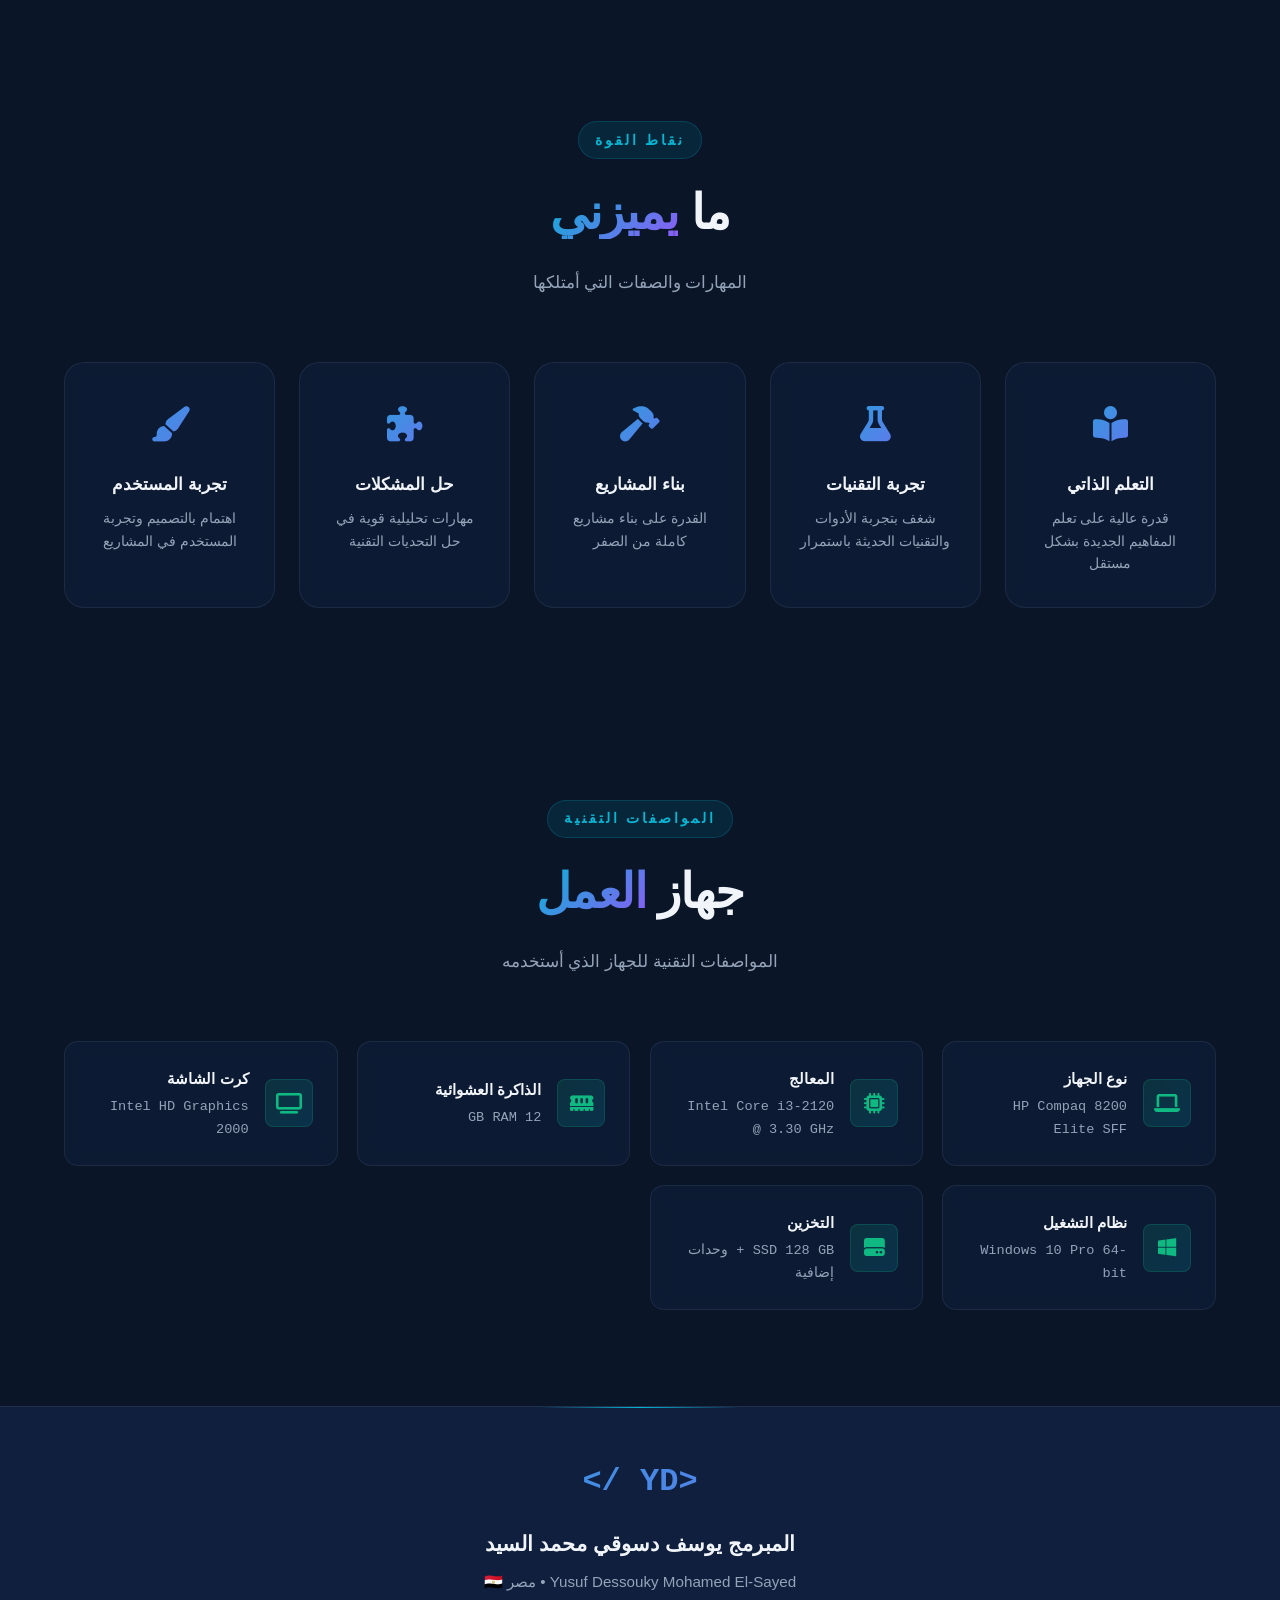
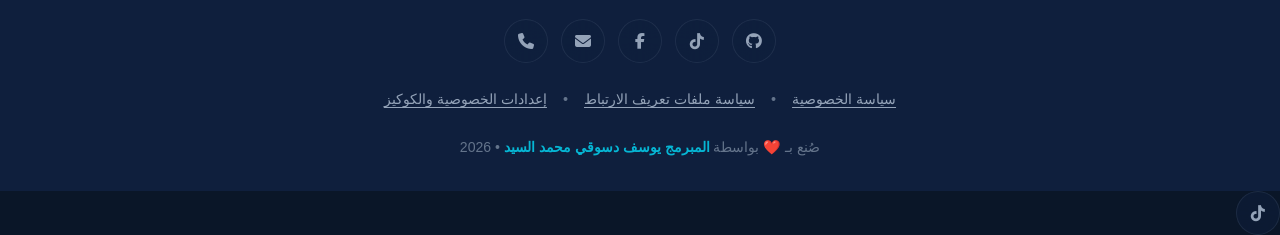
==== commit 16d0241a: "س" ====
--- a/index.html
+++ b/index.html
@@ -195,6 +195,8 @@
     line-height: 1.7;
     -webkit-font-smoothing: antialiased;
     min-height: 100vh;
+    position: relative;
+    isolation: isolate;
   }
   
   .bg-animation {
@@ -211,9 +213,11 @@
     z-index: -2;
     pointer-events: none;
     background:
-      linear-gradient(rgba(5, 10, 24, 0.88), rgba(5, 10, 24, 0.92)),
-      url("./123.jpg") center / cover no-repeat;
-    opacity: 0.42;
+      linear-gradient(rgba(5, 10, 24, 0.18), rgba(5, 10, 24, 0.28)),
+      url("./123.png") center center / cover no-repeat;
+    background-size: cover;
+    background-position: center;
+    opacity: 1;
   }
   
   .bg-animation::before,
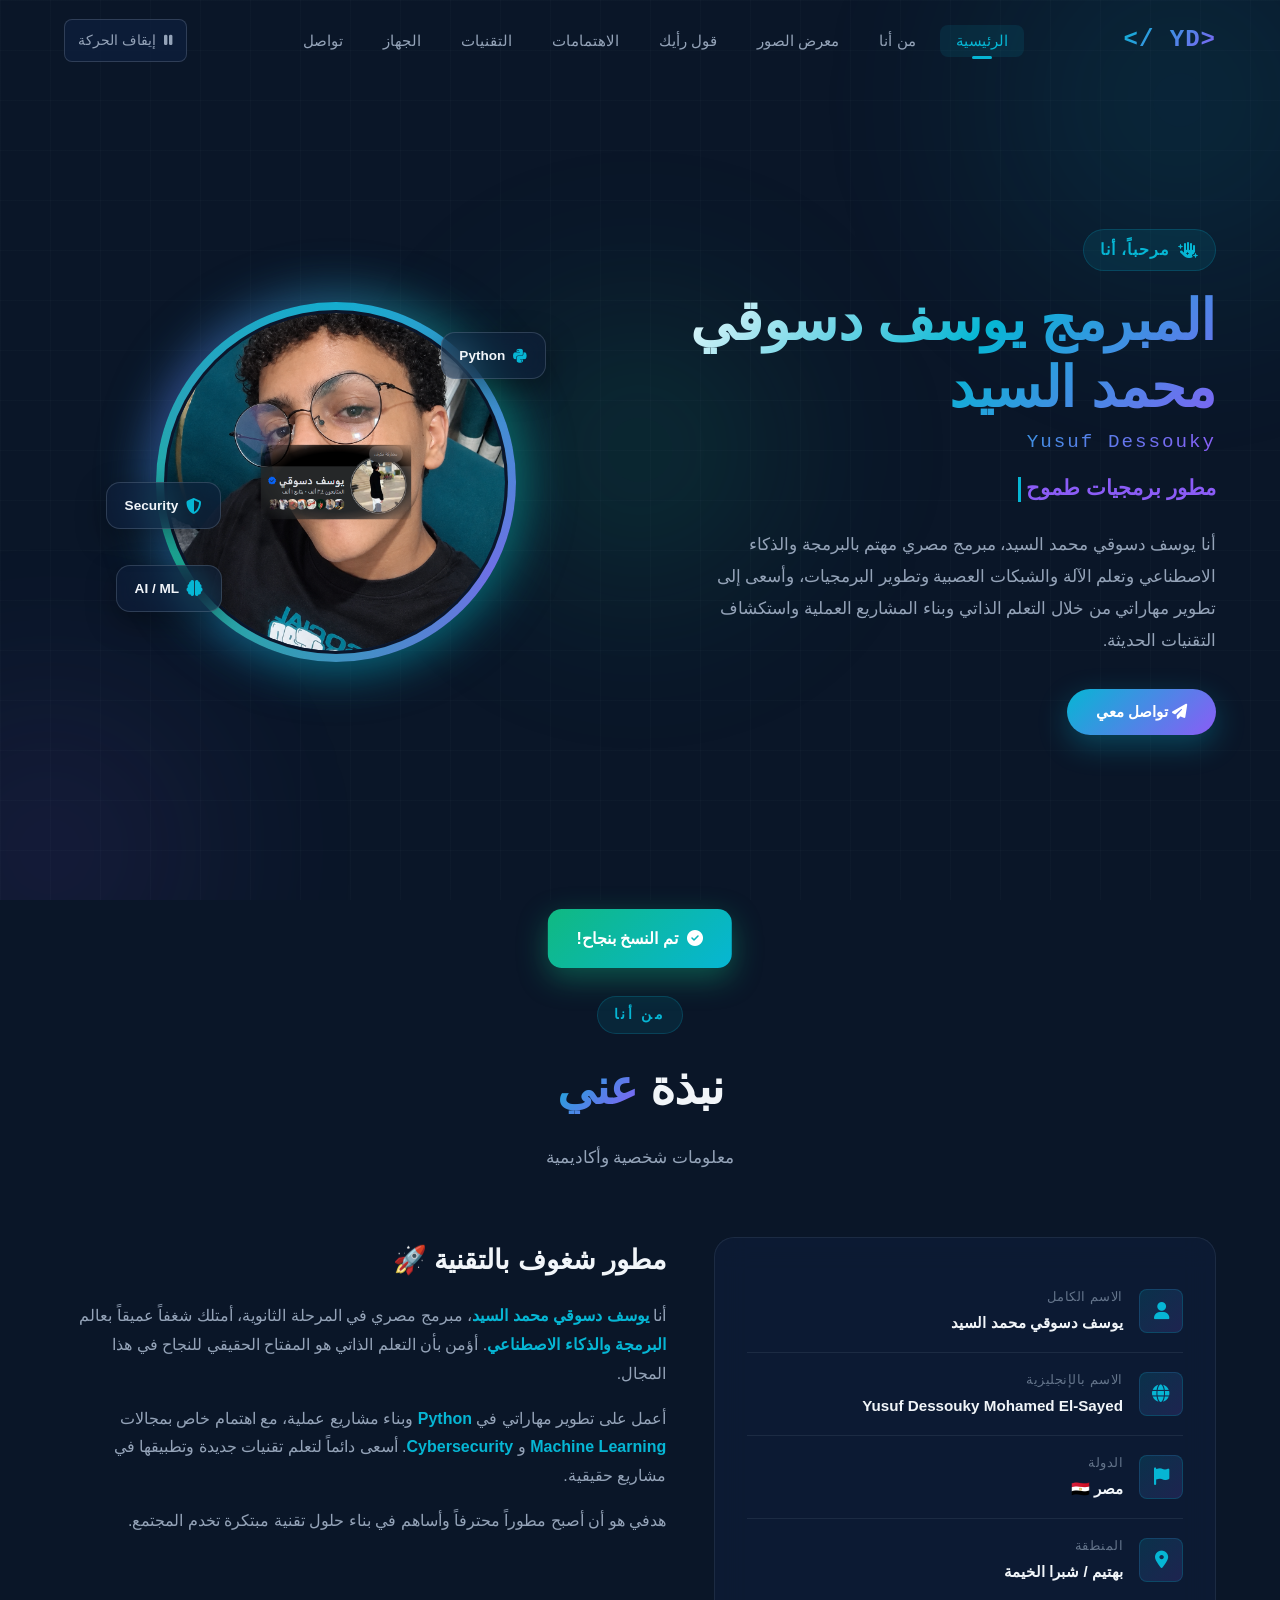
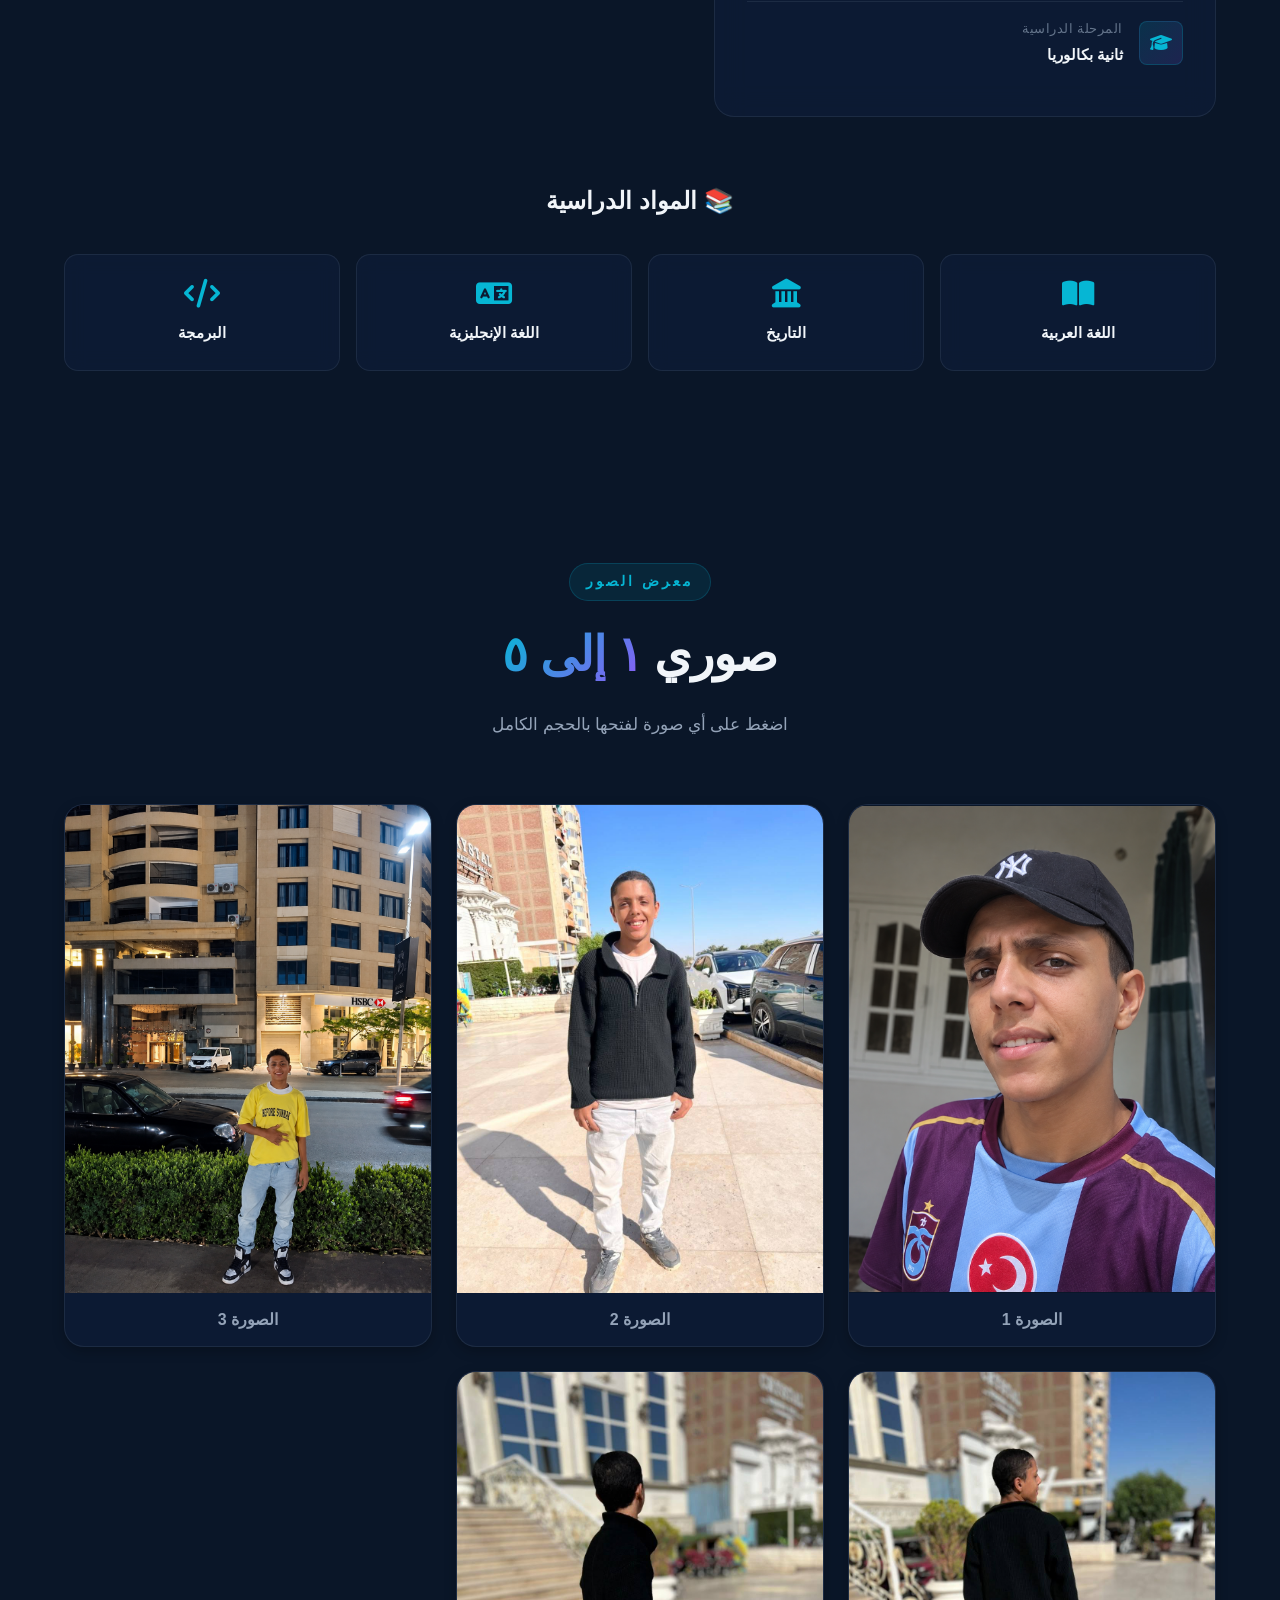
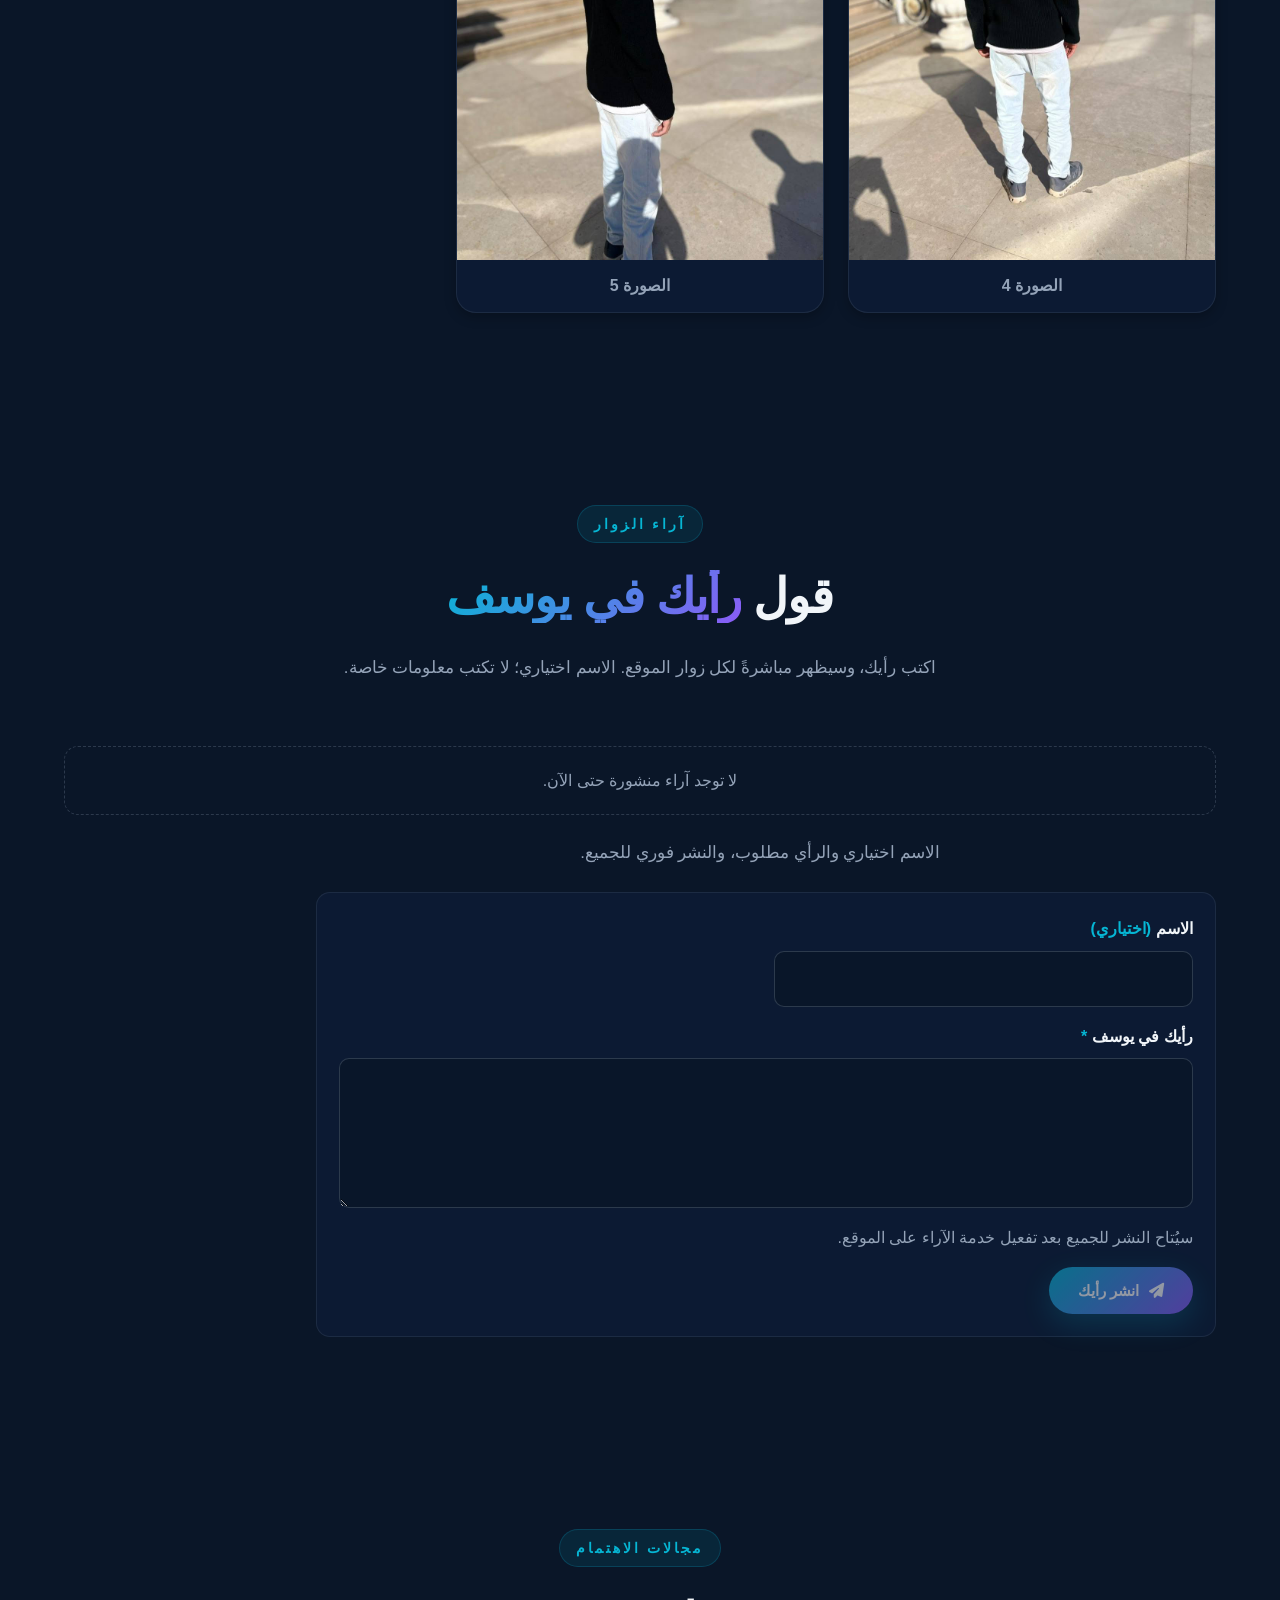
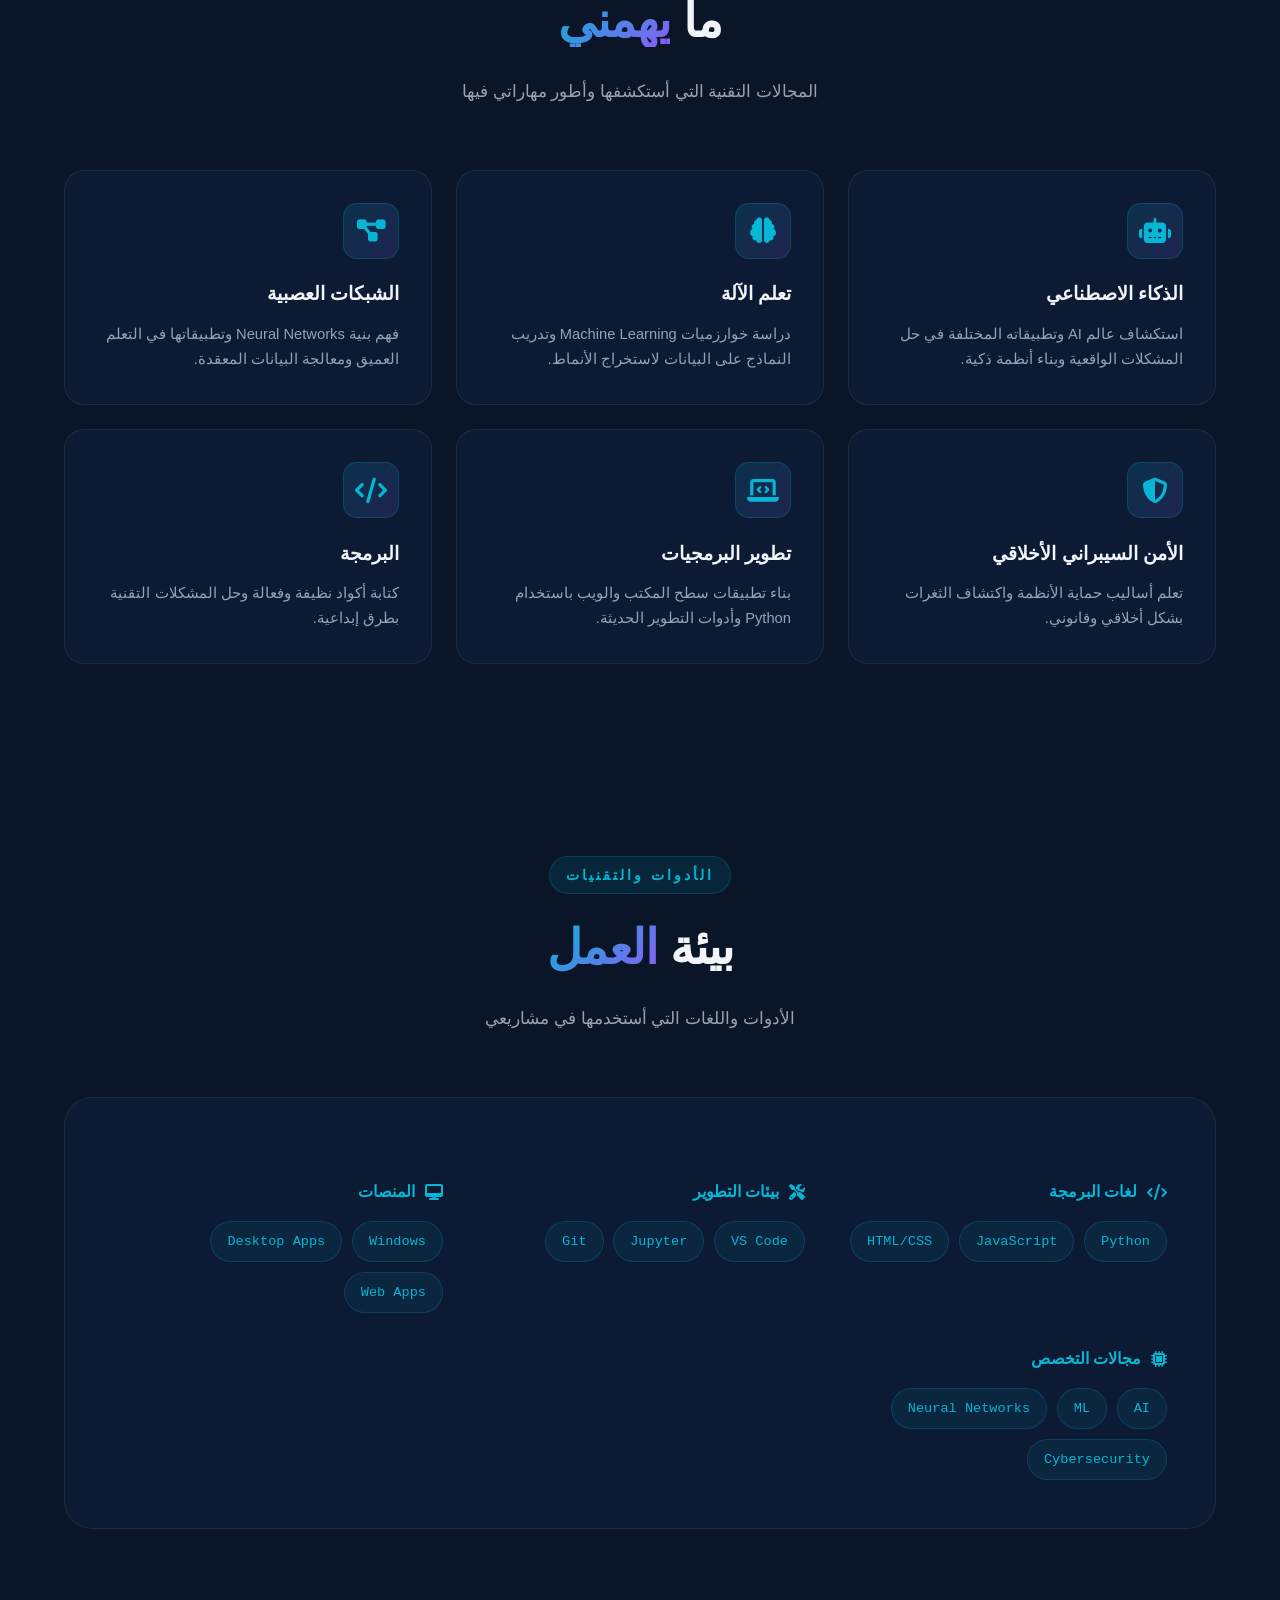
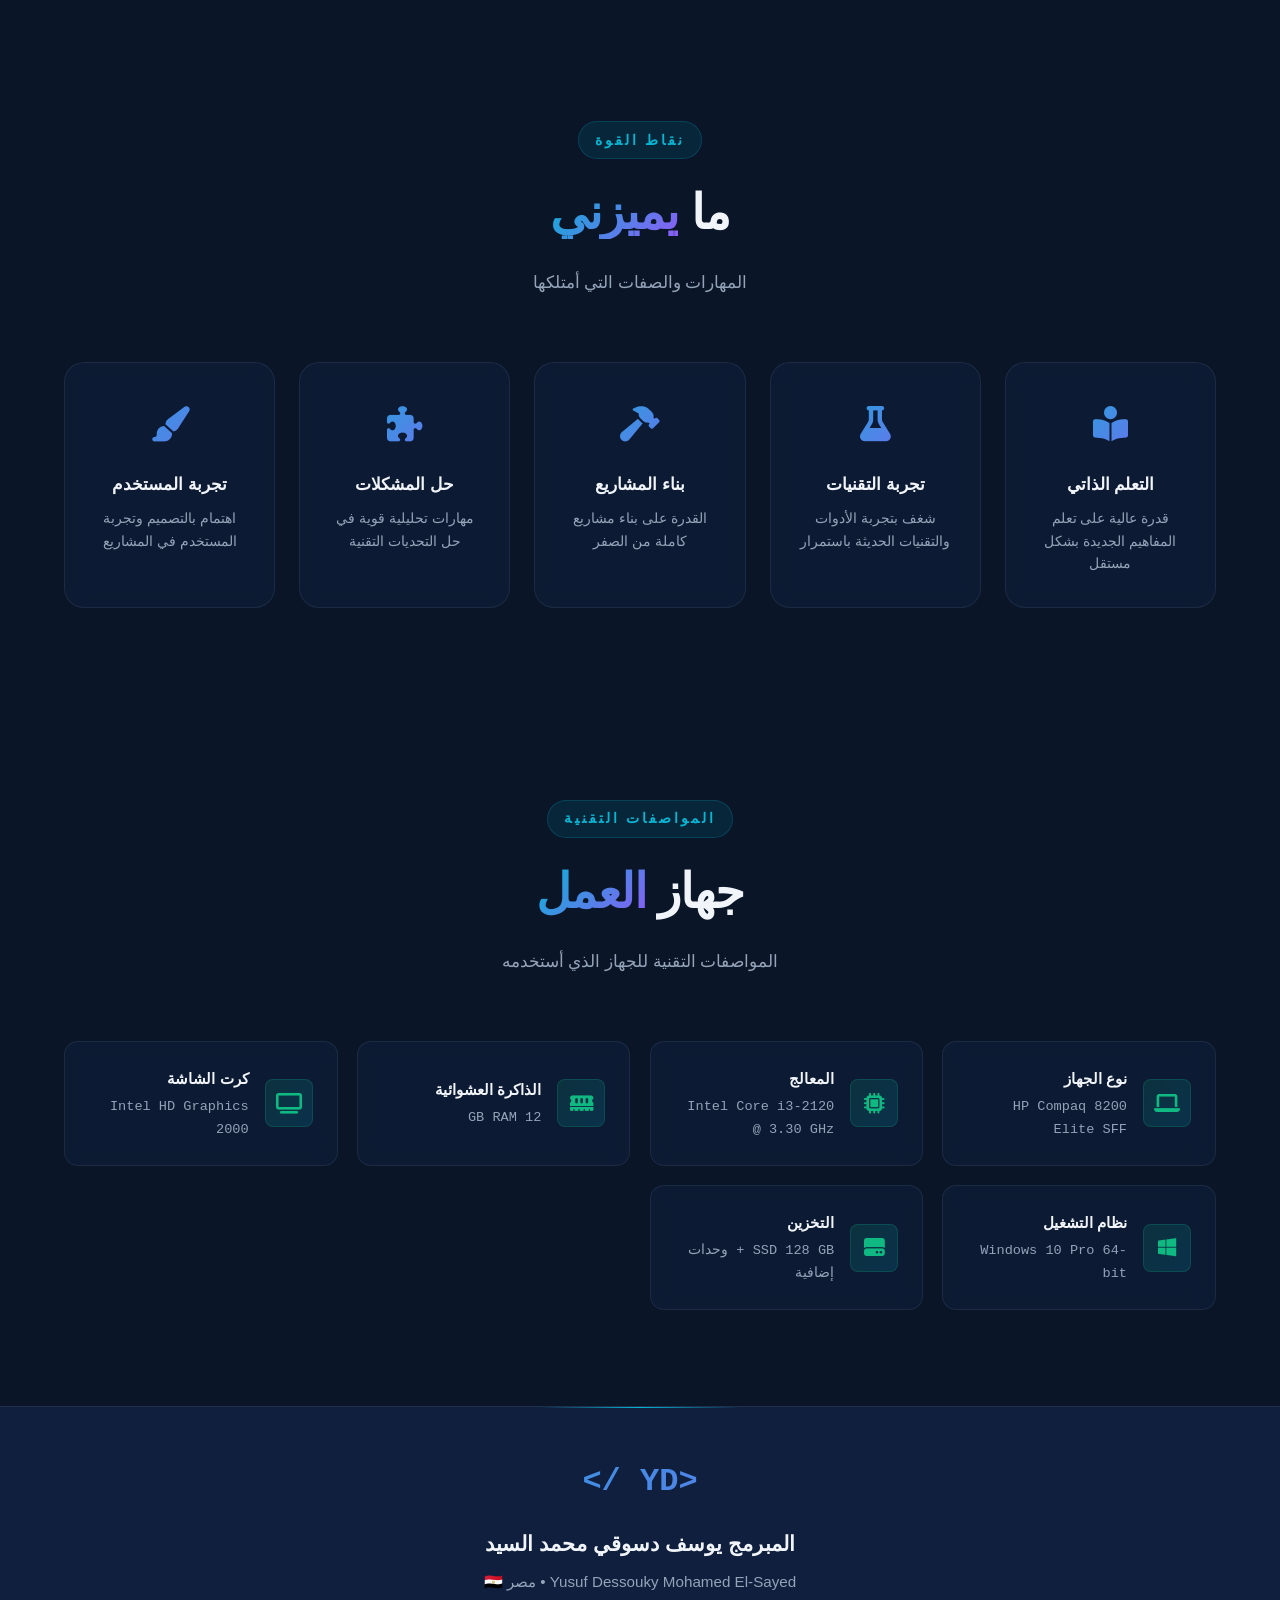
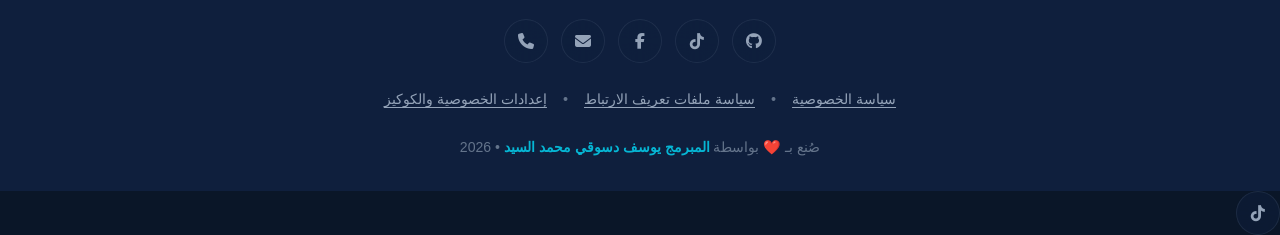
==== commit 2e29a6b5: "س" ====
--- a/index.html
+++ b/index.html
@@ -207,19 +207,7 @@
     pointer-events: none;
   }
 
-  .bg-photo {
-    position: fixed;
-    inset: 0;
-    z-index: -2;
-    pointer-events: none;
-    background:
-      linear-gradient(rgba(5, 10, 24, 0.18), rgba(5, 10, 24, 0.28)),
-      url("./123.png") center center / cover no-repeat;
-    background-size: cover;
-    background-position: center;
-    opacity: 1;
-  }
-  
+
   .bg-animation::before,
   .bg-animation::after {
     content: '';
@@ -597,6 +585,25 @@
     object-fit: cover;
     border-radius: 50%;
     display: block;
+  }
+  
+  /* طبقة صورة التوثيق فوق صورة البروفايل */
+  .avatar-verification {
+    position: absolute;
+    z-index: 5;
+    top: 50%;
+    left: 50%;
+    width: 42%;
+    max-width: 170px;
+    max-height: 170px;
+    height: auto;
+    object-fit: contain;
+    transform: translate(-50%, -50%);
+    pointer-events: none;
+    user-select: none;
+    filter: drop-shadow(0 3px 10px rgba(0, 0, 0, 0.22));
+    -webkit-mask-image: radial-gradient(ellipse at center, #000 56%, rgba(0, 0, 0, 0.88) 68%, transparent 100%);
+    mask-image: radial-gradient(ellipse at center, #000 56%, rgba(0, 0, 0, 0.88) 68%, transparent 100%);
   }
   
   .floating-badge {
@@ -1562,7 +1569,6 @@
 </head>
 <body>
 
-<div class="bg-photo" aria-hidden="true"></div>
 <div class="bg-animation">
   <div class="bg-orb"></div>
 </div>
@@ -1625,6 +1631,13 @@
             loading="eager"
           >
         </div>
+        <img
+          src="./123.png"
+          class="avatar-verification"
+          alt="طبقة توثيق الحساب"
+          aria-hidden="true"
+          loading="eager"
+        >
         <div class="floating-badge badge-1">
           <i class="fab fa-python"></i> Python
         </div>
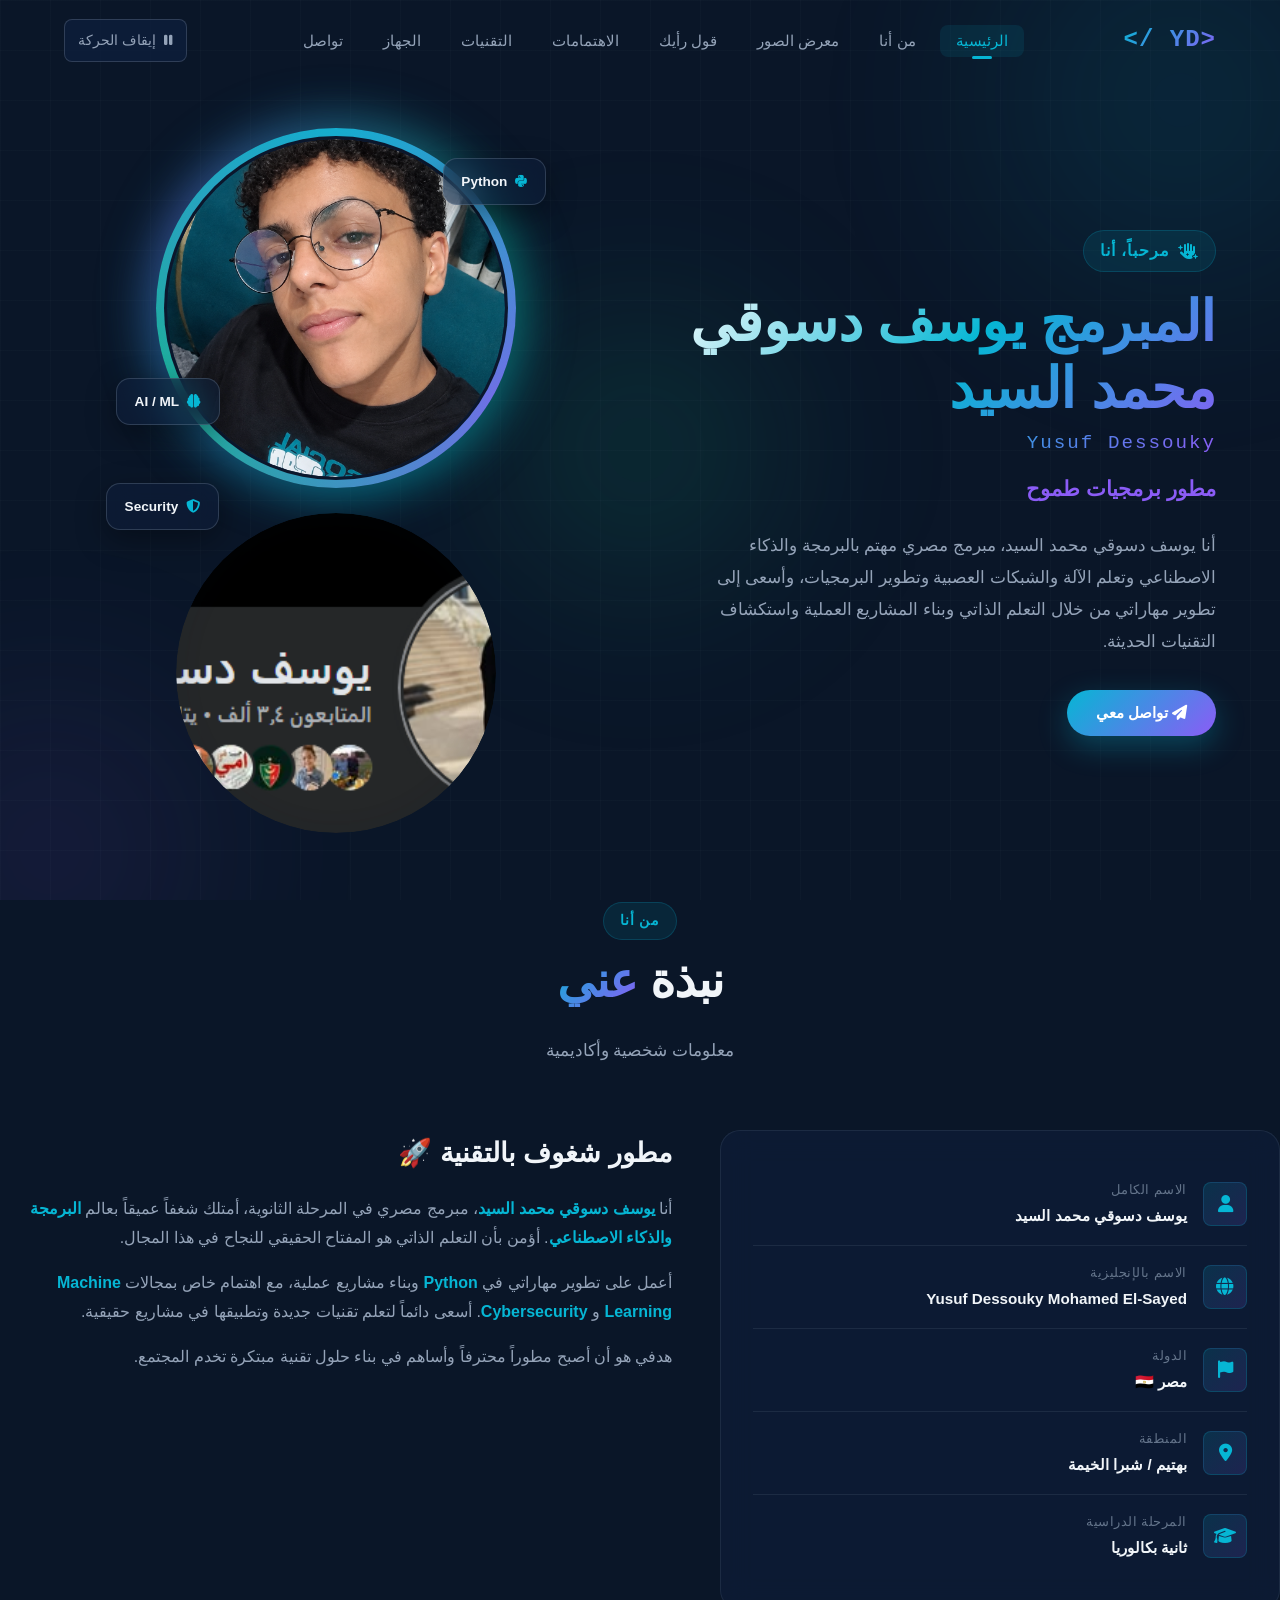
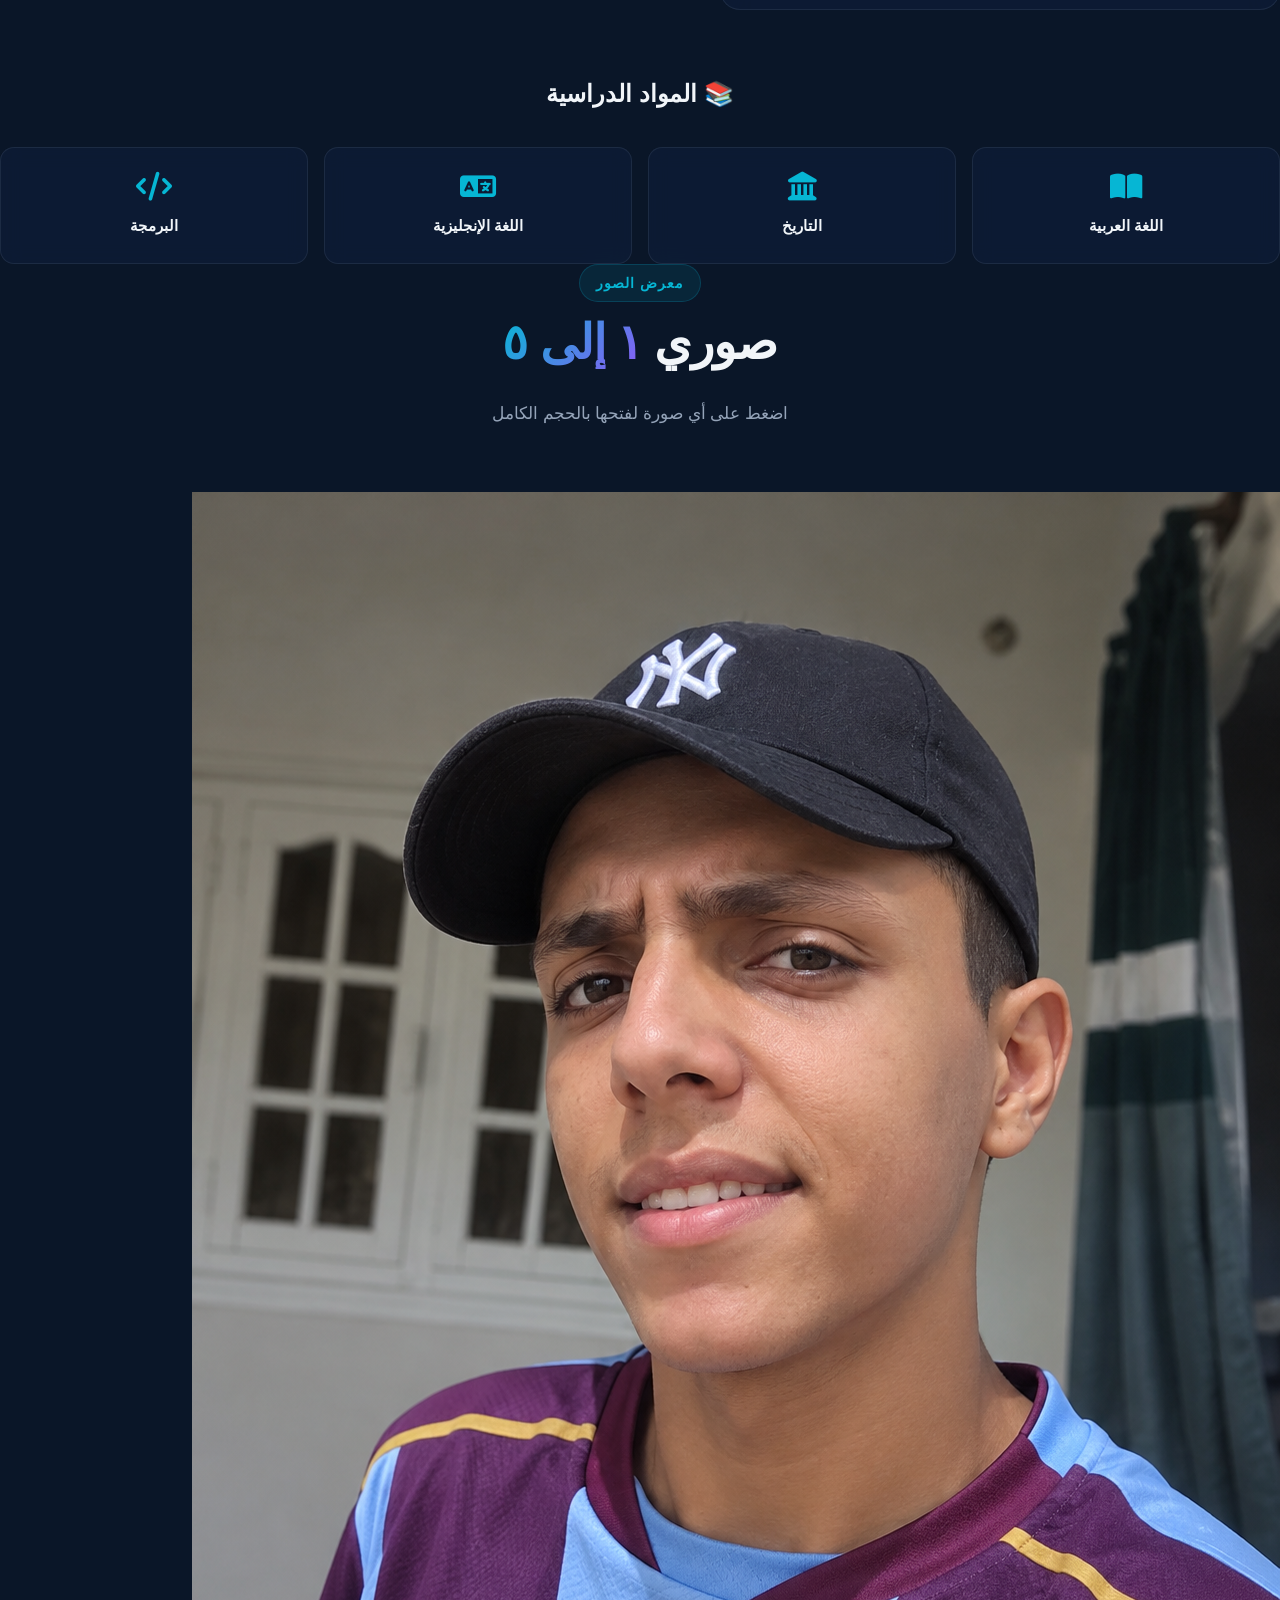
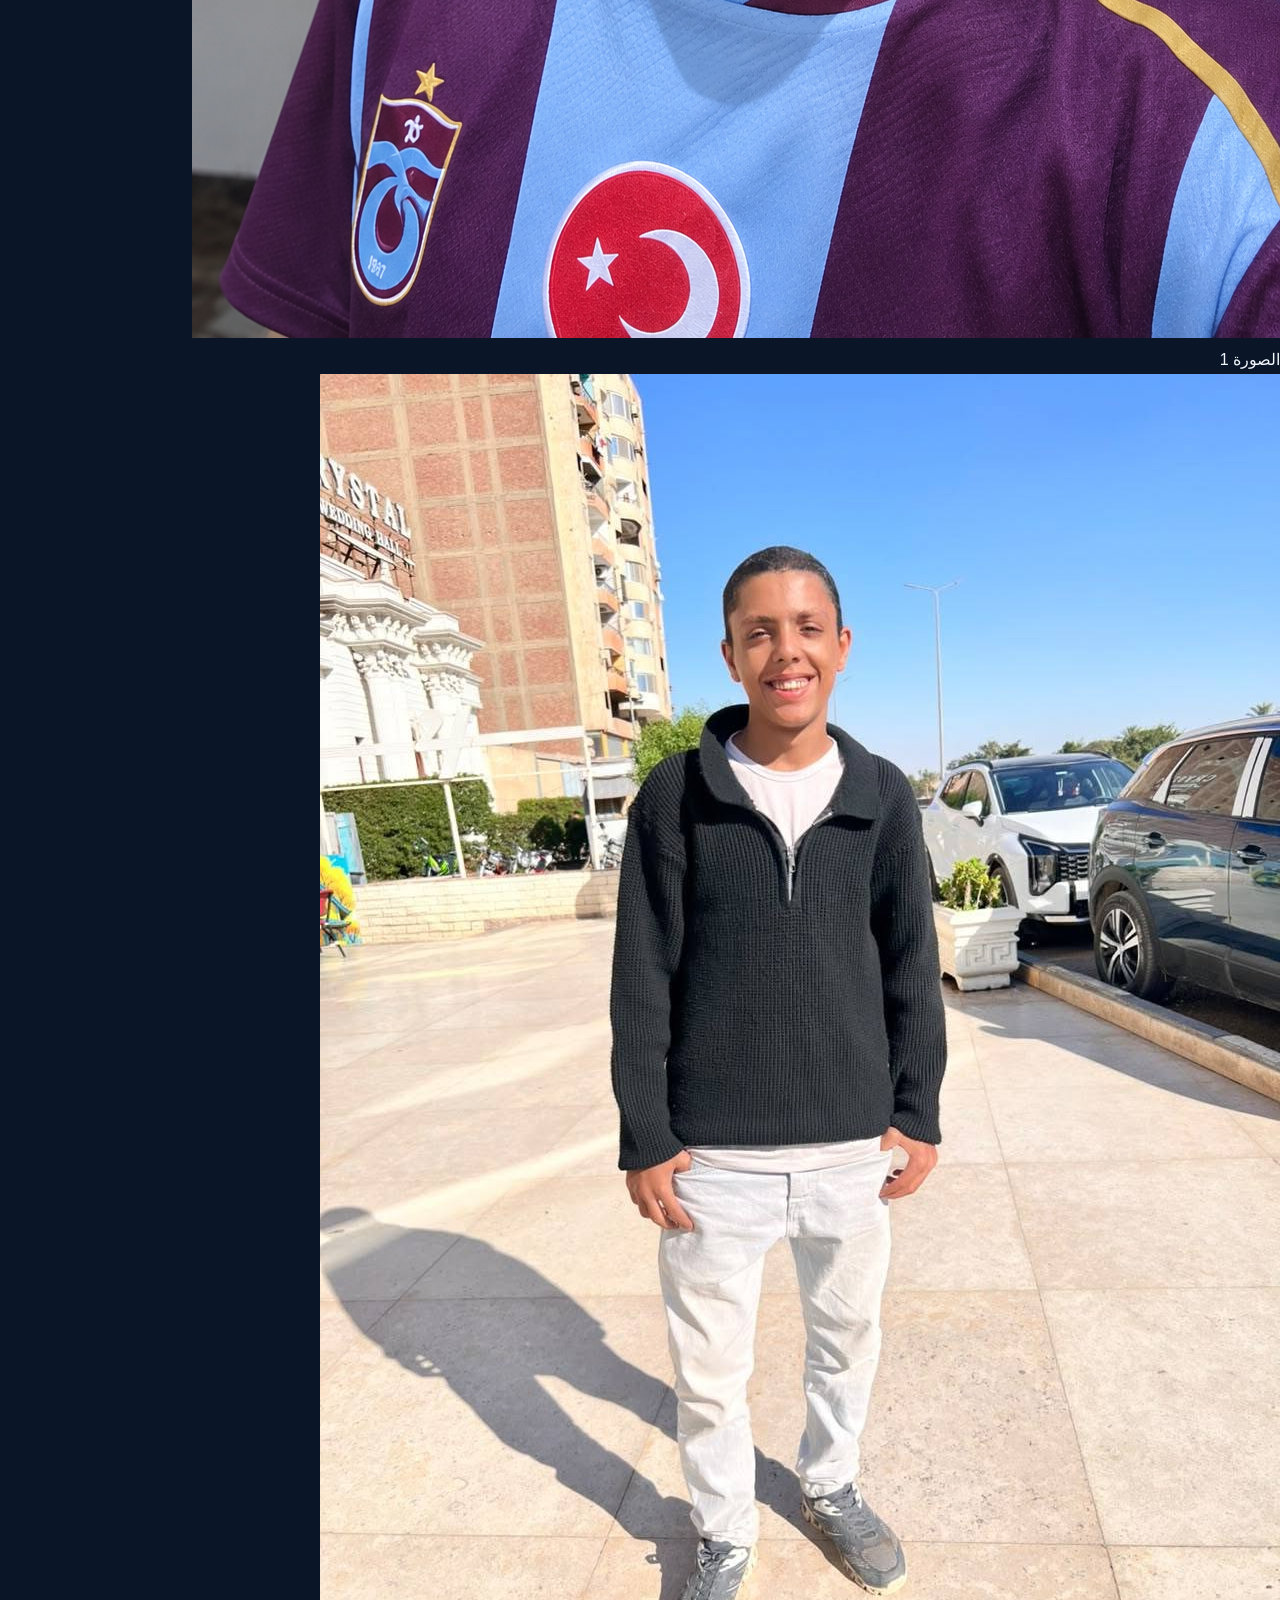
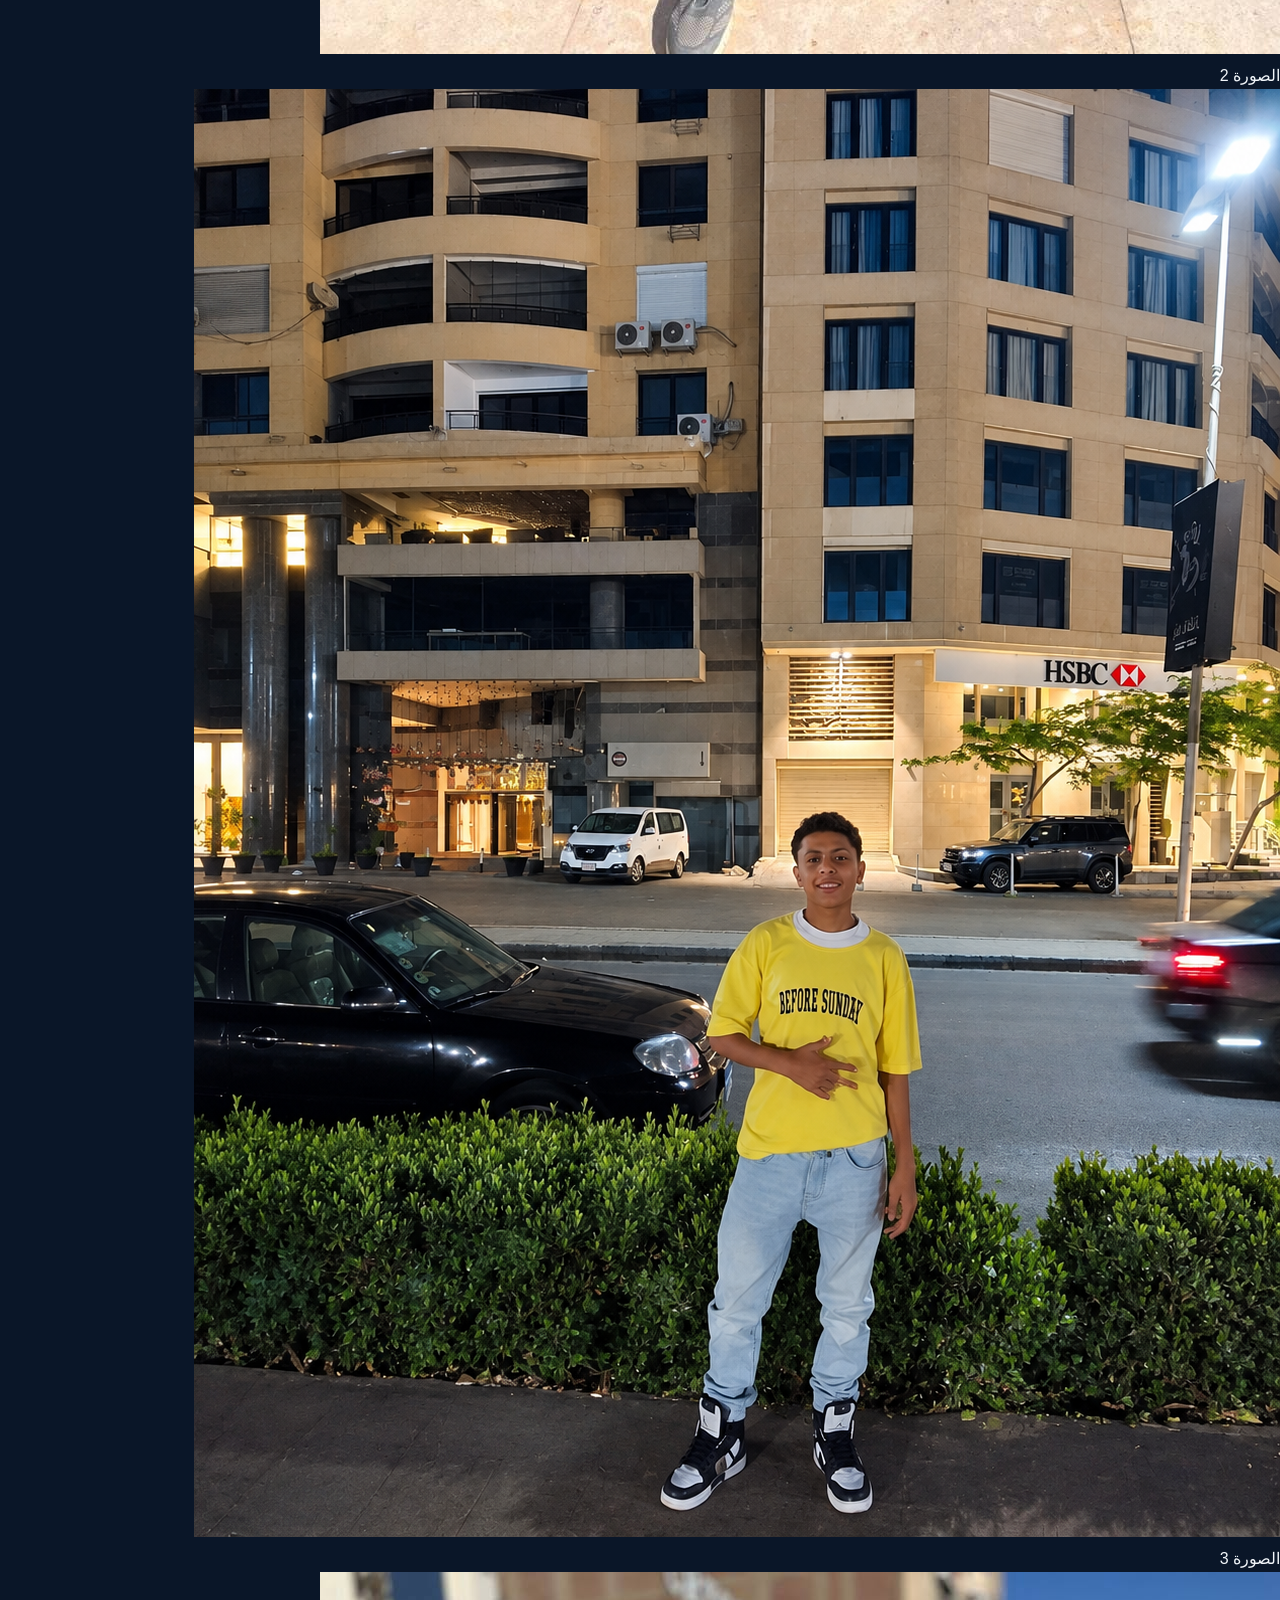
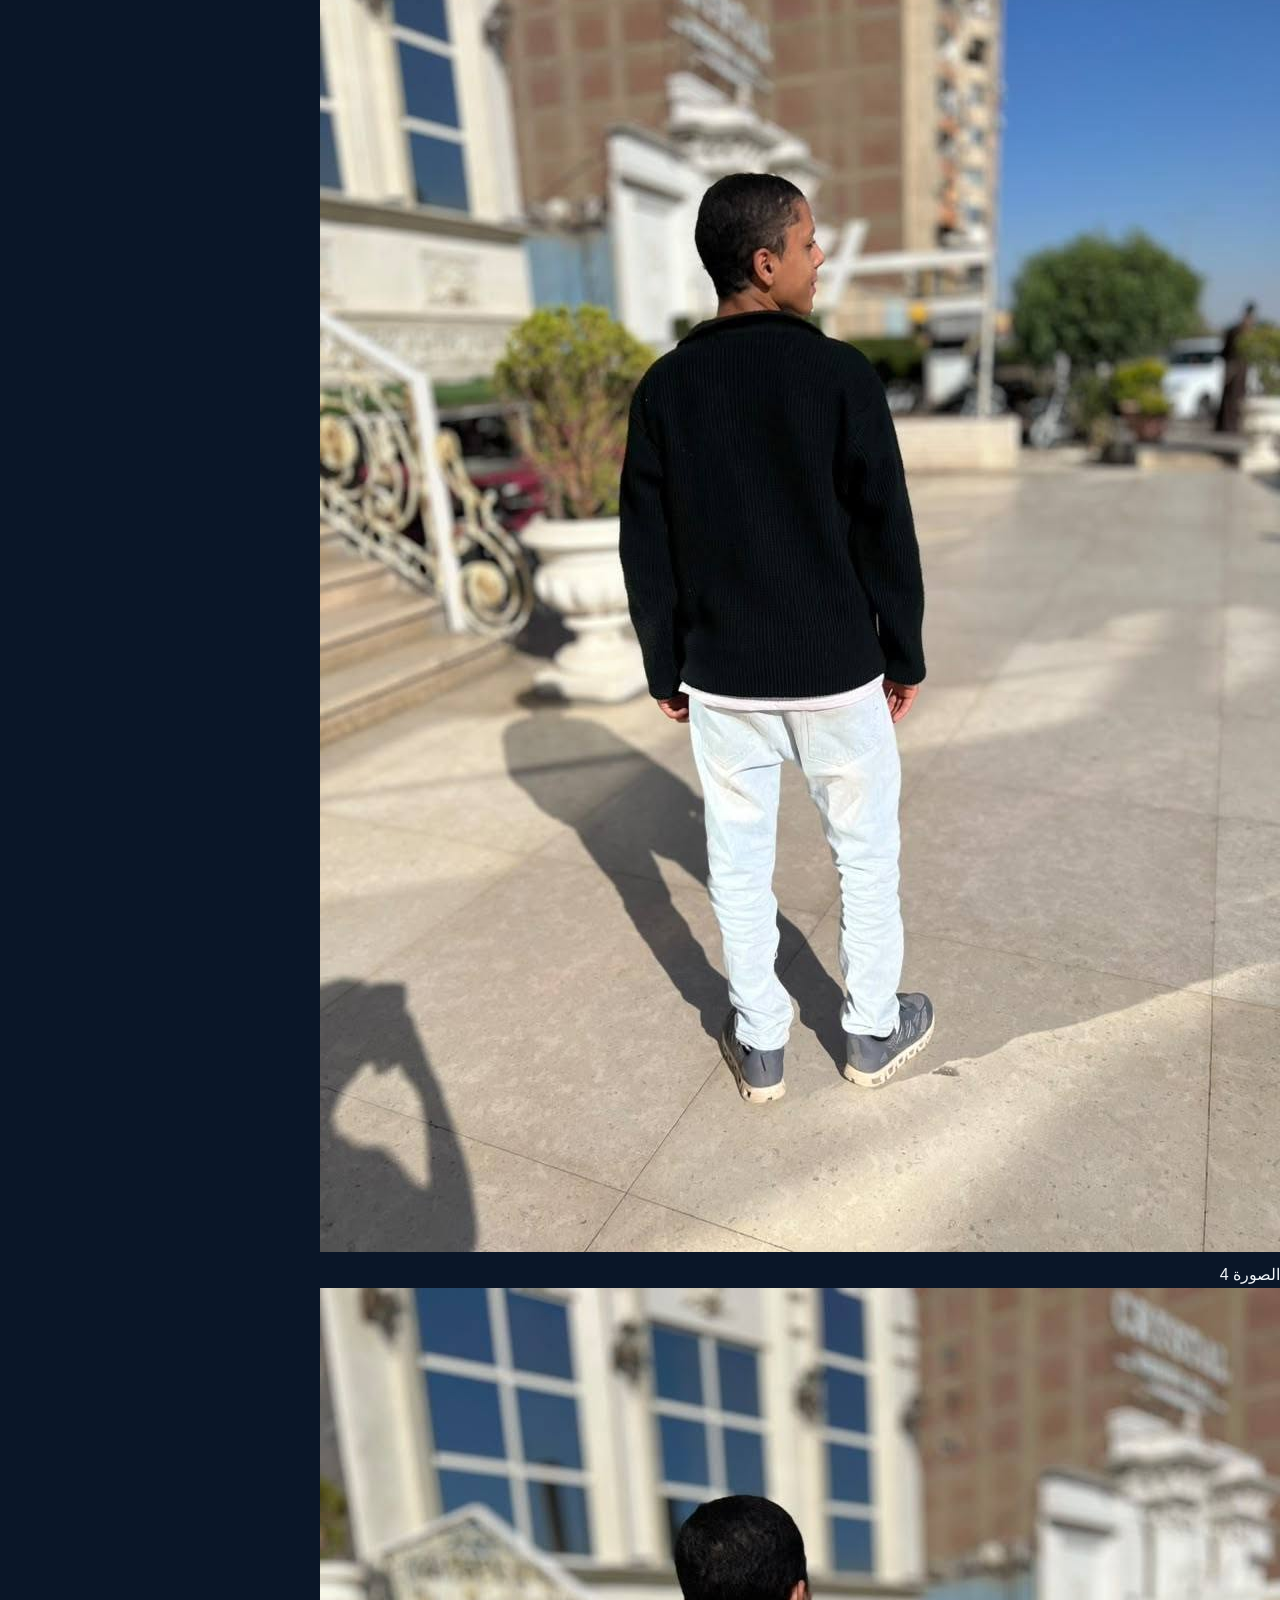
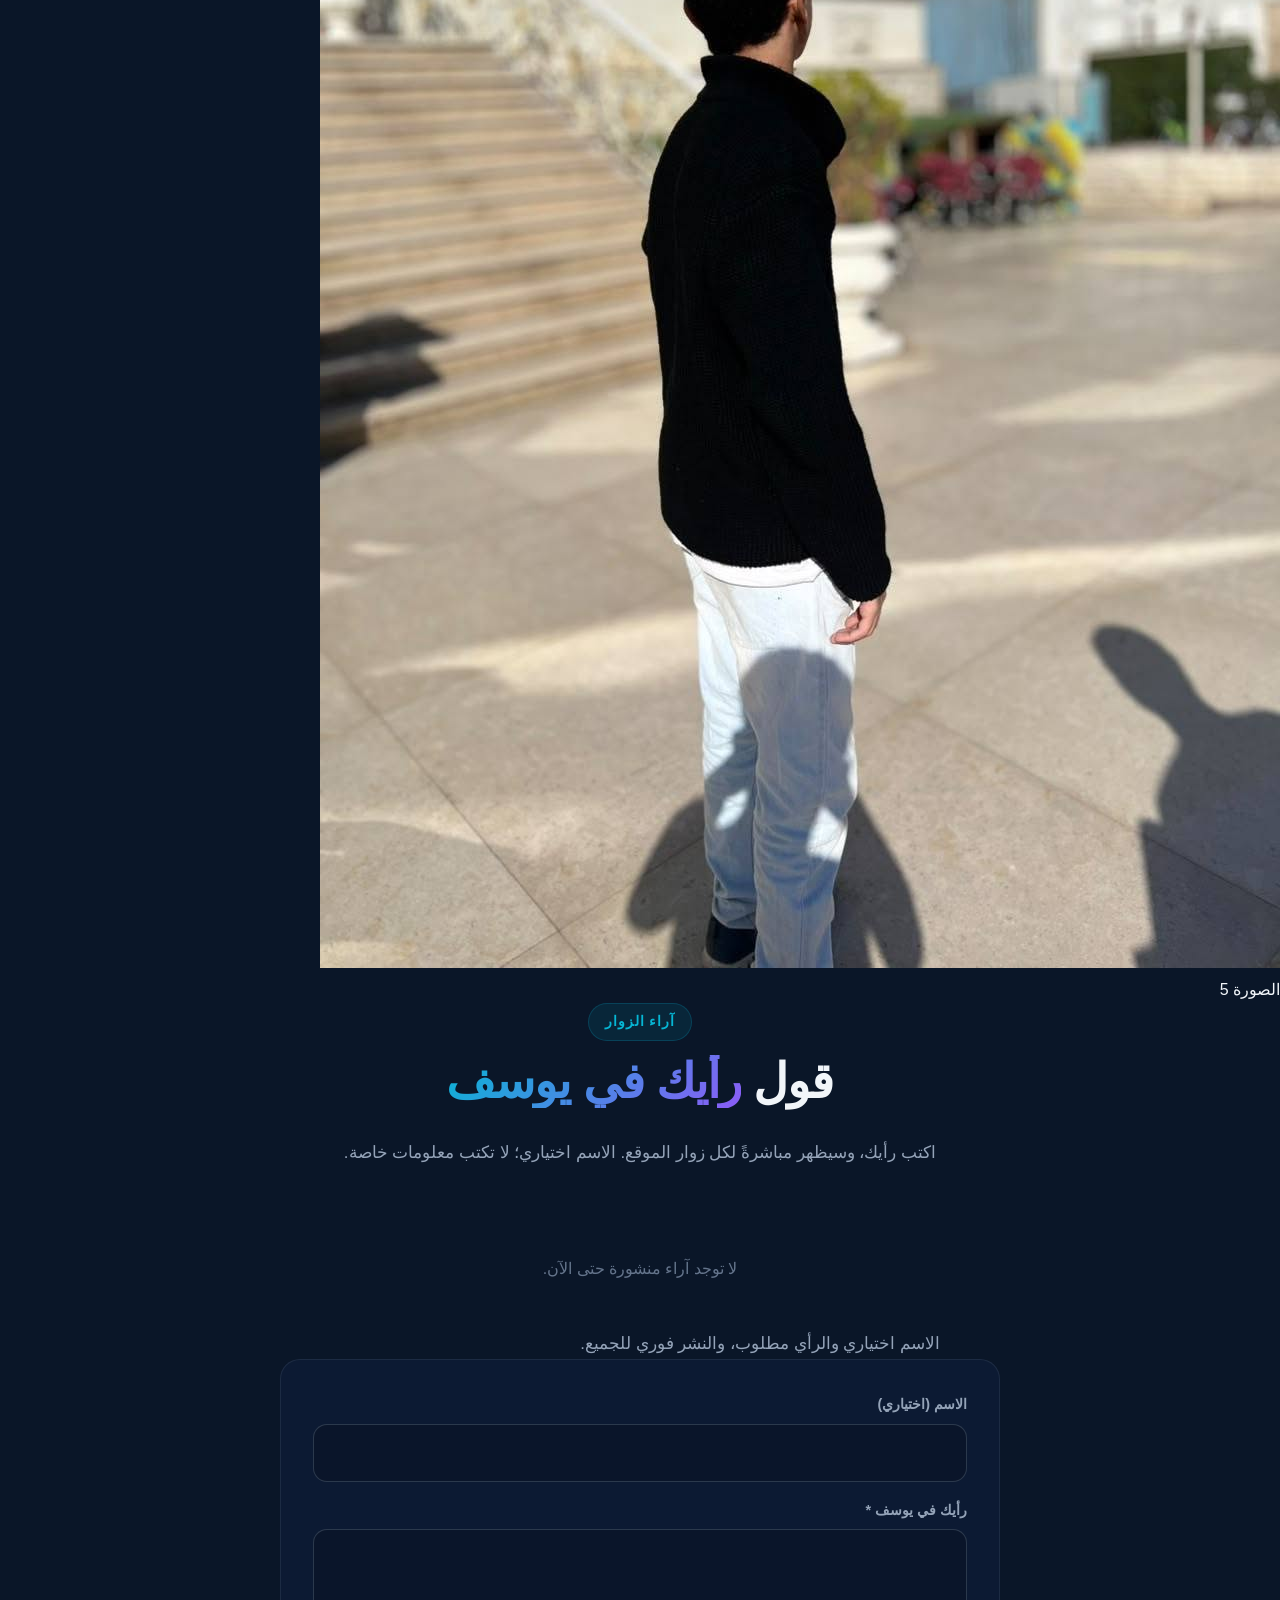
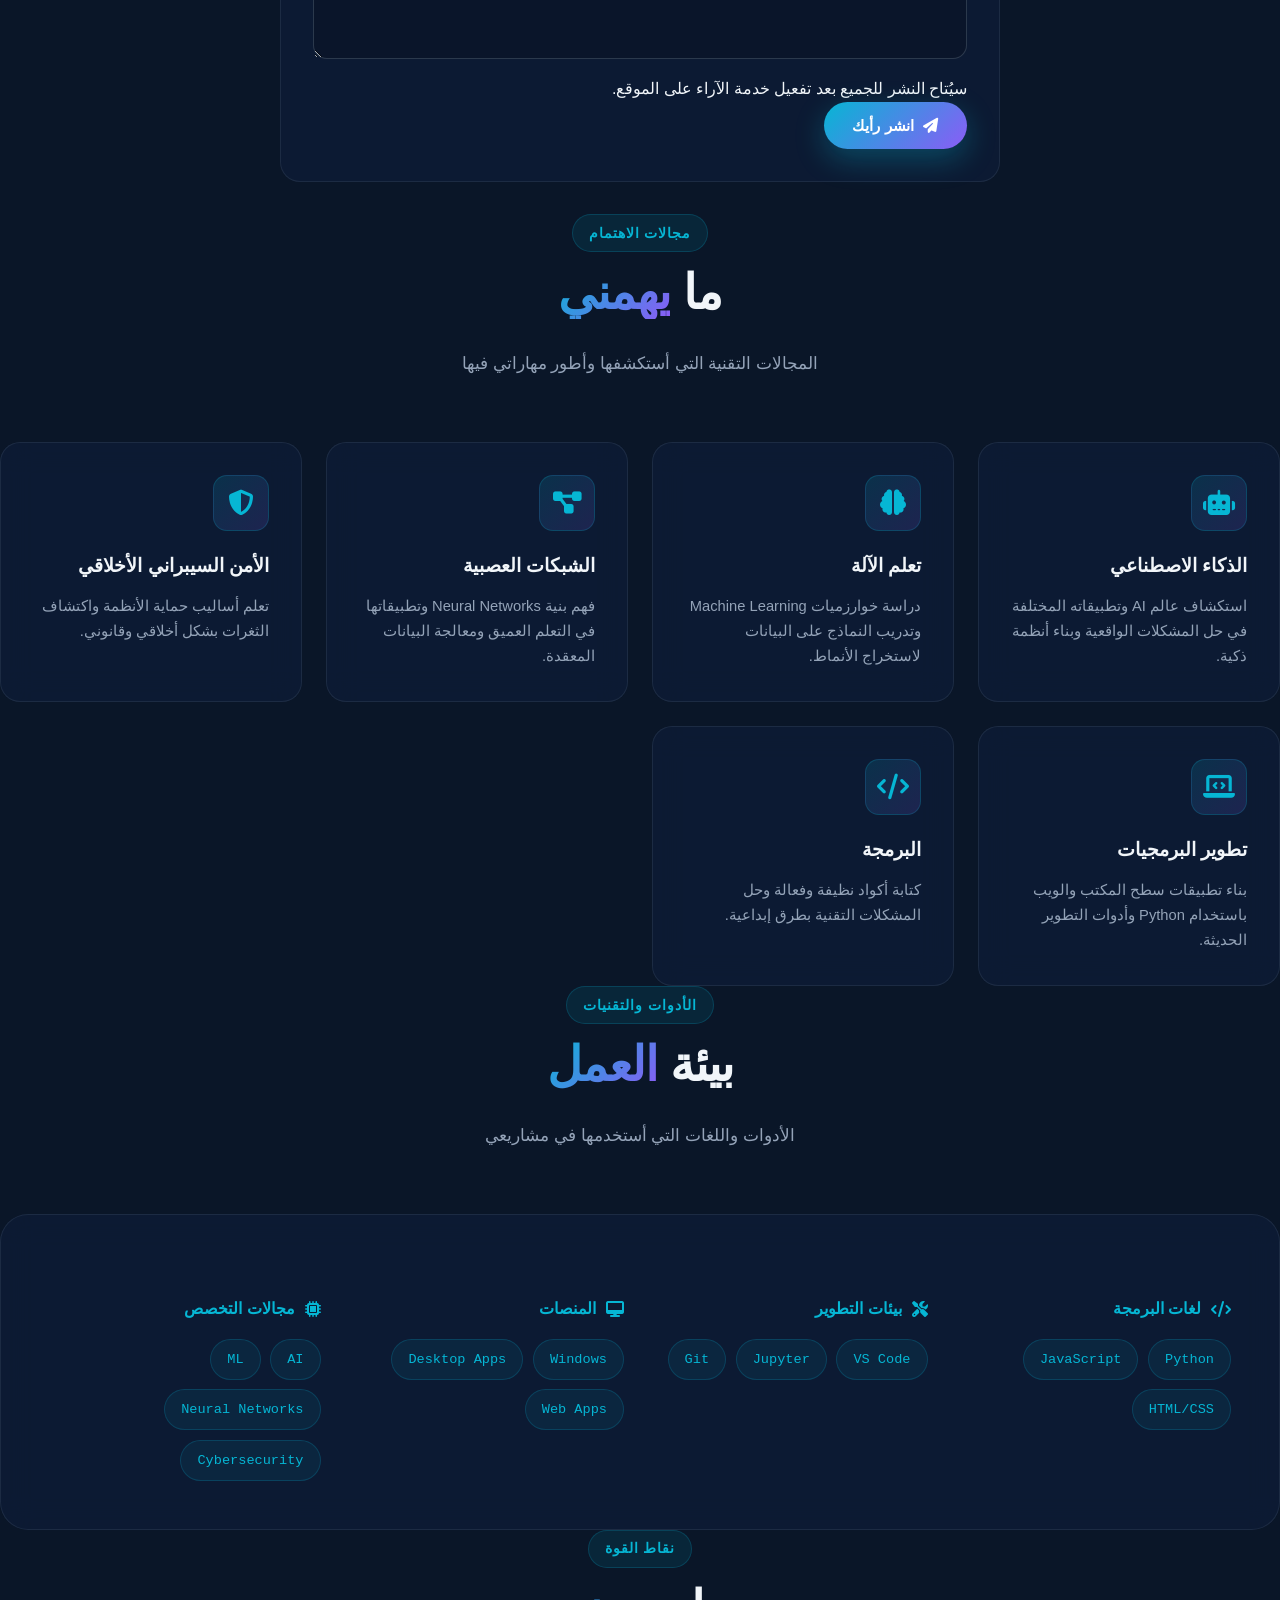
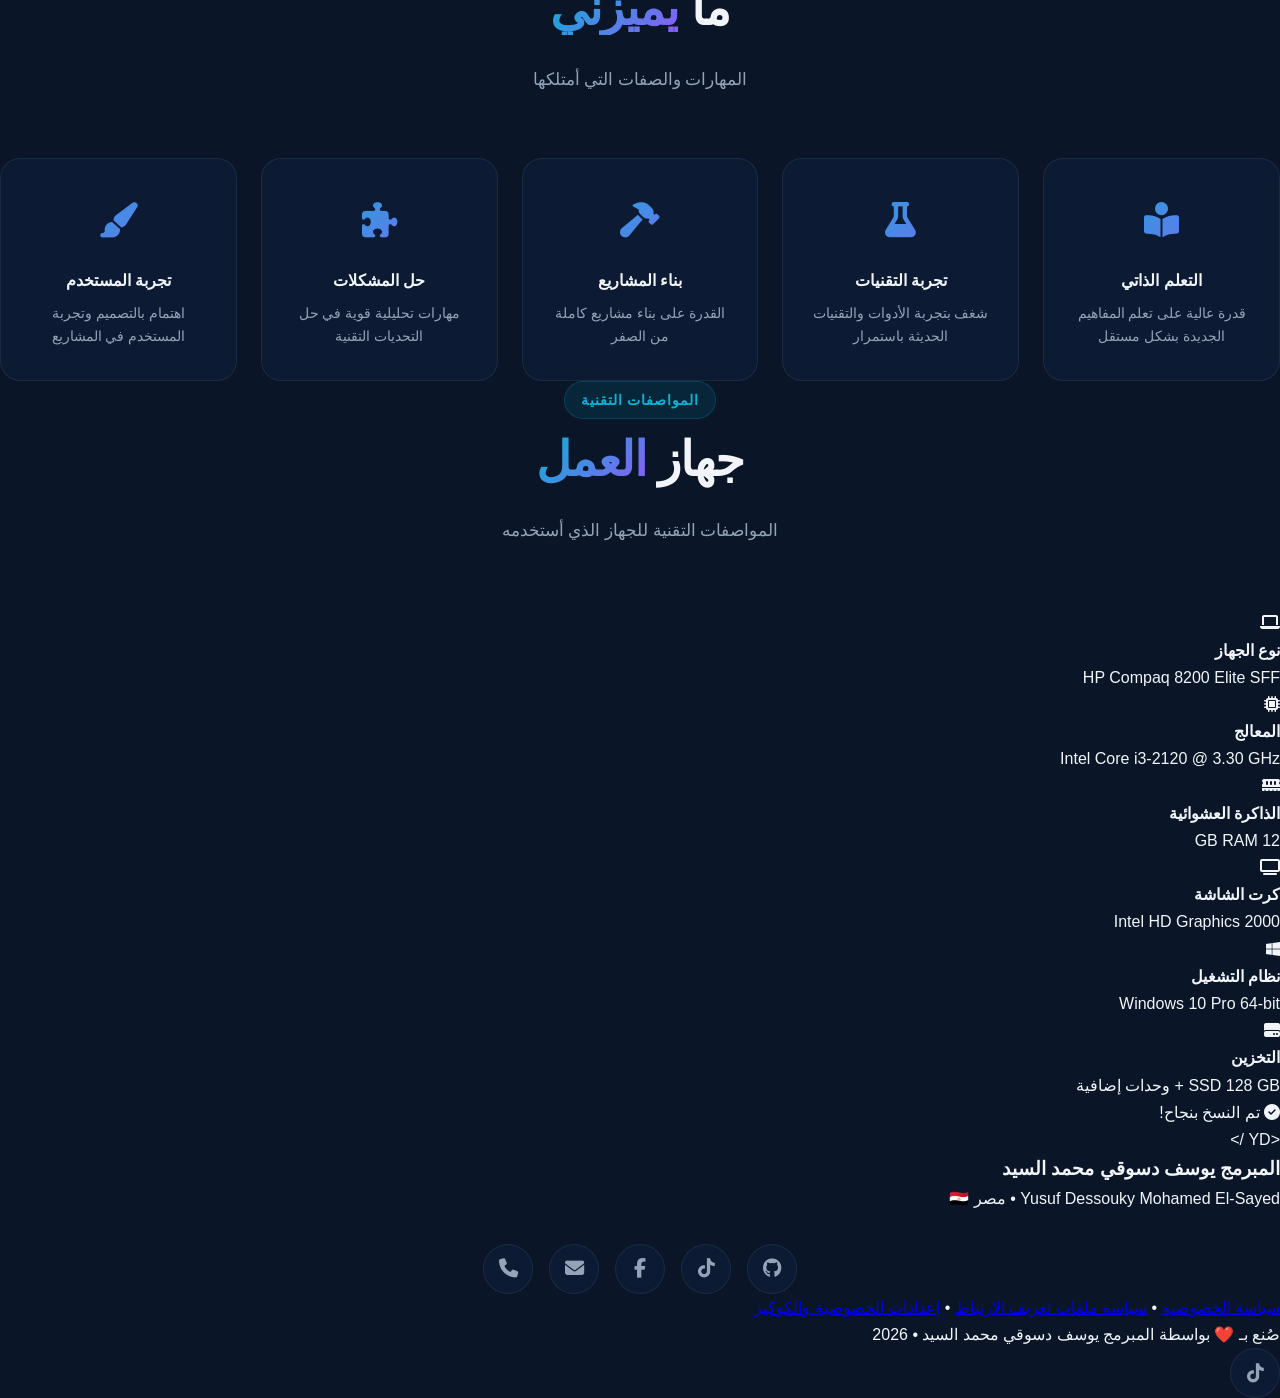
==== commit b3b6ba85: "اى" ====
--- a/index.html
+++ b/index.html
@@ -159,7 +159,7 @@
 
 <style>
   *, *::before, *::after { margin: 0; padding: 0; box-sizing: border-box; }
-  
+
   :root {
     --bg-primary: #0a1628;
     --bg-secondary: #0f1f3d;
@@ -184,9 +184,9 @@
     --shadow-lg: 0 20px 50px rgba(0, 0, 0, 0.45);
     --transition: 0.3s cubic-bezier(0.4, 0, 0.2, 1);
   }
-  
+
   html { scroll-behavior: smooth; }
-  
+
   body {
     font-family: 'Segoe UI', Tahoma, 'Cairo', sans-serif;
     background: var(--bg-primary);
@@ -198,7 +198,7 @@
     position: relative;
     isolation: isolate;
   }
-  
+
   .bg-animation {
     position: fixed;
     inset: 0;
@@ -206,6 +206,7 @@
     overflow: hidden;
     pointer-events: none;
   }
+
 
 
   .bg-animation::before,
@@ -216,7 +217,7 @@
     filter: blur(80px);
     opacity: 0.4;
   }
-  
+
   .bg-animation::before {
     width: 600px; height: 600px;
     background: radial-gradient(circle, rgba(6,182,212,0.35), transparent 70%);
@@ -225,7 +226,7 @@
     translate: var(--bg-x-1, 0px) var(--bg-y-1, 0px);
     transition: translate 350ms ease-out;
   }
-  
+
   .bg-animation::after {
     width: 500px; height: 500px;
     background: radial-gradient(circle, rgba(139,92,246,0.3), transparent 70%);
@@ -234,7 +235,7 @@
     translate: var(--bg-x-2, 0px) var(--bg-y-2, 0px);
     transition: translate 500ms ease-out;
   }
-  
+
   .bg-orb {
     position: absolute;
     width: 400px; height: 400px;
@@ -255,22 +256,22 @@
     translate: 0 0 !important;
     transition: none !important;
   }
-  
+
   @keyframes float1 {
     0%, 100% { transform: translate(0, 0) scale(1); }
     50% { transform: translate(-150px, 150px) scale(1.1); }
   }
-  
+
   @keyframes float2 {
     0%, 100% { transform: translate(0, 0) scale(1); }
     50% { transform: translate(150px, -150px) scale(1.15); }
   }
-  
+
   @keyframes float3 {
     0%, 100% { transform: translate(-50%, -50%) scale(1); }
     50% { transform: translate(-30%, -70%) scale(1.2); }
   }
-  
+
   .bg-grid {
     position: fixed;
     inset: 0;
@@ -281,7 +282,7 @@
     background-size: 50px 50px;
     pointer-events: none;
   }
-  
+
   nav {
     position: fixed;
     top: 0; left: 0; right: 0;
@@ -293,7 +294,7 @@
     transition: all var(--transition);
     background: transparent;
   }
-  
+
   nav.scrolled {
     padding: 0.8rem 5%;
     background: rgba(10, 22, 40, 0.85);
@@ -302,7 +303,7 @@
     border-bottom: 1px solid var(--border);
     box-shadow: var(--shadow-sm);
   }
-  
+
   .logo {
     font-size: 1.5rem;
     font-weight: 800;
@@ -313,14 +314,14 @@
     letter-spacing: 1px;
     font-family: 'Courier New', monospace;
   }
-  
+
   .nav-links {
     display: flex;
     gap: 0.5rem;
     list-style: none;
     align-items: center;
   }
-  
+
   .nav-links a {
     color: var(--text-secondary);
     text-decoration: none;
@@ -331,17 +332,17 @@
     transition: all var(--transition);
     position: relative;
   }
-  
+
   .nav-links a:hover {
     color: var(--text-primary);
     background: rgba(148, 163, 184, 0.08);
   }
-  
+
   .nav-links a.active {
     color: var(--accent);
     background: rgba(6, 182, 212, 0.1);
   }
-  
+
   .nav-links a.active::after {
     content: '';
     position: absolute;
@@ -353,7 +354,7 @@
     background: var(--accent);
     border-radius: 2px;
   }
-  
+
   .menu-toggle {
     display: none;
     background: none;
@@ -365,7 +366,7 @@
     border-radius: var(--radius-sm);
     transition: background var(--transition);
   }
-  
+
   .menu-toggle:hover { background: rgba(148, 163, 184, 0.1); }
 
   .motion-toggle {
@@ -390,7 +391,7 @@
     border-color: var(--accent);
     background: rgba(6, 182, 212, 0.12);
   }
-  
+
   .hero {
     min-height: 100vh;
     display: flex;
@@ -399,7 +400,7 @@
     padding: 8rem 5% 4rem;
     position: relative;
   }
-  
+
   .hero-content {
     display: grid;
     grid-template-columns: 1fr 1fr;
@@ -408,16 +409,16 @@
     width: 100%;
     align-items: center;
   }
-  
+
   .hero-text {
     animation: slideInRight 1s ease-out;
   }
-  
+
   @keyframes slideInRight {
     from { opacity: 0; transform: translateX(40px); }
     to { opacity: 1; transform: translateX(0); }
   }
-  
+
   .hero-greeting {
     display: inline-flex;
     align-items: center;
@@ -432,7 +433,7 @@
     border: 1px solid rgba(6, 182, 212, 0.2);
     border-radius: 50px;
   }
-  
+
   .hero-name {
     font-size: clamp(1.8rem, 5vw, 3.5rem);
     font-weight: 800;
@@ -444,7 +445,7 @@
     background-clip: text;
     letter-spacing: -0.5px;
   }
-  
+
   .hero-name-en {
     display: block;
     font-size: clamp(0.95rem, 1.8vw, 1.2rem);
@@ -454,19 +455,19 @@
     letter-spacing: 2px;
     font-family: 'Courier New', monospace;
   }
-  
+
   .hero-title {
     font-size: 1.3rem;
     color: var(--text-secondary);
     margin-bottom: 1.5rem;
     min-height: 2rem;
   }
-  
+
   .hero-title span {
     color: var(--accent-2);
     font-weight: 600;
   }
-  
+
   .hero-desc {
     color: var(--text-secondary);
     font-size: 1.05rem;
@@ -474,13 +475,13 @@
     max-width: 540px;
     line-height: 1.9;
   }
-  
+
   .hero-buttons {
     display: flex;
     gap: 1rem;
     flex-wrap: wrap;
   }
-  
+
   .btn {
     padding: 0.9rem 1.8rem;
     border-radius: 50px;
@@ -495,7 +496,7 @@
     border: none;
     font-family: inherit;
   }
-  
+
   .btn-primary {
     background: linear-gradient(135deg, var(--accent), var(--accent-2));
     color: white;
@@ -503,7 +504,7 @@
     position: relative;
     overflow: hidden;
   }
-  
+
   .btn-primary::before {
     content: '';
     position: absolute;
@@ -512,33 +513,76 @@
     opacity: 0;
     transition: opacity var(--transition);
   }
-  
+
   .btn-primary:hover {
     transform: translateY(-3px);
     box-shadow: 0 15px 40px rgba(6, 182, 212, 0.5);
   }
-  
+
   .btn-primary:hover::before { opacity: 1; }
-  
+
   .btn-primary span, .btn-primary i { position: relative; z-index: 1; }
-  
+
   .hero-image {
     display: flex;
     justify-content: center;
     animation: slideInLeft 1s ease-out;
   }
-  
+
   @keyframes slideInLeft {
     from { opacity: 0; transform: translateX(-40px); }
     to { opacity: 1; transform: translateX(0); }
   }
-  
+
   .avatar-container {
     position: relative;
     width: 360px;
+    height: 710px;
+  }
+
+  /* الصورة الشخصية الرئيسية: دائرة حقيقية */
+  .avatar-ring {
+    position: absolute;
+    top: 0;
+    left: 0;
+    width: 360px;
     height: 360px;
-  }
-  
+    inset: 0 auto auto 0;
+  }
+
+  .avatar {
+    position: absolute;
+    top: 8px;
+    left: 8px;
+    right: auto;
+    bottom: auto;
+    width: 344px;
+    height: 344px;
+  }
+
+  /* صورة 123 دائرة مستقلة أسفل الصورة الشخصية، أكبر ومن دون إطار */
+  .avatar-secondary-photo {
+    position: absolute;
+    top: 385px;
+    left: 50%;
+    width: 320px;
+    height: 320px;
+    max-width: 88vw;
+    object-fit: cover;
+    object-position: center;
+    border-radius: 50%;
+    transform: translateX(-50%);
+    display: block;
+    border: 0;
+    outline: 0;
+    box-shadow: 0 0 48px rgba(6, 182, 212, 0.10);
+    -webkit-mask-image: radial-gradient(circle, #000 58%, rgba(0,0,0,.94) 70%, rgba(0,0,0,.55) 84%, transparent 100%);
+    mask-image: radial-gradient(circle, #000 58%, rgba(0,0,0,.94) 70%, rgba(0,0,0,.55) 84%, transparent 100%);
+    pointer-events: none;
+    user-select: none;
+    z-index: 1;
+  }
+
   .avatar-ring {
     position: absolute;
     inset: 0;
@@ -548,7 +592,7 @@
     padding: 3px;
     box-shadow: 0 0 60px var(--glow);
   }
-  
+
   .avatar-ring::before {
     content: '';
     position: absolute;
@@ -559,11 +603,11 @@
     filter: blur(20px);
     animation: rotate 12s linear infinite reverse;
   }
-  
+
   @keyframes rotate {
     to { transform: rotate(360deg); }
   }
-  
+
   .avatar {
     position: absolute;
     inset: 8px;
@@ -576,9 +620,9 @@
     transition: transform 0.4s ease;
     border: 3px solid rgba(10, 22, 40, 0.8);
   }
-  
+
   .avatar:hover { transform: scale(1.03); }
-  
+
   .avatar-photo {
     width: 100%;
     height: 100%;
@@ -586,26 +630,7 @@
     border-radius: 50%;
     display: block;
   }
-  
-  /* طبقة صورة التوثيق فوق صورة البروفايل */
-  .avatar-verification {
-    position: absolute;
-    z-index: 5;
-    top: 50%;
-    left: 50%;
-    width: 42%;
-    max-width: 170px;
-    max-height: 170px;
-    height: auto;
-    object-fit: contain;
-    transform: translate(-50%, -50%);
-    pointer-events: none;
-    user-select: none;
-    filter: drop-shadow(0 3px 10px rgba(0, 0, 0, 0.22));
-    -webkit-mask-image: radial-gradient(ellipse at center, #000 56%, rgba(0, 0, 0, 0.88) 68%, transparent 100%);
-    mask-image: radial-gradient(ellipse at center, #000 56%, rgba(0, 0, 0, 0.88) 68%, transparent 100%);
-  }
-  
+
   .floating-badge {
     position: absolute;
     background: var(--bg-card);
@@ -622,72 +647,61 @@
     align-items: center;
     gap: 0.5rem;
   }
-  
+
   .badge-1 { top: 30px; right: -30px; animation-delay: 0s; }
-  .badge-2 { bottom: 50px; left: -40px; animation-delay: 1s; }
+  .badge-2 { top: 250px; left: -40px; animation-delay: 1s; }
   .badge-3 { top: 50%; left: -50px; animation-delay: 2s; }
-  
+
   @keyframes float {
     0%, 100% { transform: translateY(0); }
-    50% { transform: translateY(-12px); }
-  }
-  
-  .floating-badge i { color: var(--accent); font-size: 1rem; }
-  
-  section {
-    padding: 6rem 5%;
-    max-width: 1300px;
-    margin: 0 auto;
-    position: relative;
-  }
-  
+    50% { transform: translateY(-15px); }
+  }
+
+  .floating-badge i { color: var(--accent); }
+
   .section-header {
     text-align: center;
     margin-bottom: 4rem;
   }
-  
+
   .section-tag {
     display: inline-block;
     color: var(--accent);
     font-size: 0.85rem;
-    letter-spacing: 3px;
-    text-transform: uppercase;
-    margin-bottom: 0.8rem;
-    font-weight: 700;
+    font-weight: 600;
+    letter-spacing: 1px;
     padding: 0.4rem 1rem;
     background: rgba(6, 182, 212, 0.1);
     border: 1px solid rgba(6, 182, 212, 0.2);
     border-radius: 50px;
-  }
-  
-  .section-title {
+  }  .section-title {
     font-size: clamp(2rem, 4vw, 3rem);
     font-weight: 800;
     margin-bottom: 1rem;
     letter-spacing: -1px;
   }
-  
+
   .section-title span {
     background: linear-gradient(135deg, var(--accent), var(--accent-2));
     -webkit-background-clip: text;
     -webkit-text-fill-color: transparent;
     background-clip: text;
   }
-  
+
   .section-desc {
     color: var(--text-secondary);
     max-width: 600px;
     margin: 0 auto;
     font-size: 1.05rem;
   }
-  
+
   .about-grid {
     display: grid;
     grid-template-columns: 1fr 1.2fr;
     gap: 3rem;
     align-items: start;
   }
-  
+
   .about-card {
     background: var(--bg-card);
     backdrop-filter: blur(15px);
@@ -697,22 +711,22 @@
     padding: 2rem;
     transition: all var(--transition);
   }
-  
+
   .about-card:hover {
     transform: translateY(-5px);
     border-color: var(--border-strong);
     box-shadow: var(--shadow-md);
   }
-  
+
   .info-item {
     display: flex;
     align-items: center;
     padding: 1rem 0;
     border-bottom: 1px solid var(--border);
   }
-  
+
   .info-item:last-child { border-bottom: none; }
-  
+
   .info-icon {
     width: 44px;
     height: 44px;
@@ -727,7 +741,7 @@
     flex-shrink: 0;
     border: 1px solid rgba(6, 182, 212, 0.2);
   }
-  
+
   .info-label {
     color: var(--text-muted);
     font-size: 0.8rem;
@@ -735,38 +749,38 @@
     text-transform: uppercase;
     letter-spacing: 0.5px;
   }
-  
+
   .info-value {
     font-weight: 600;
     font-size: 0.95rem;
     color: var(--text-primary);
   }
-  
+
   .about-text h3 {
     font-size: 1.7rem;
     margin-bottom: 1.2rem;
     font-weight: 700;
   }
-  
+
   .about-text p {
     color: var(--text-secondary);
     margin-bottom: 1rem;
     font-size: 1rem;
     line-height: 1.8;
   }
-  
+
   .highlight {
     color: var(--accent);
     font-weight: 600;
   }
-  
+
   .subjects-grid {
     display: grid;
     grid-template-columns: repeat(auto-fit, minmax(180px, 1fr));
     gap: 1rem;
     margin-top: 2rem;
   }
-  
+
   .subject-card {
     background: var(--bg-card);
     backdrop-filter: blur(10px);
@@ -778,7 +792,7 @@
     position: relative;
     overflow: hidden;
   }
-  
+
   .subject-card::before {
     content: '';
     position: absolute;
@@ -789,33 +803,33 @@
     transform-origin: right;
     transition: transform var(--transition);
   }
-  
+
   .subject-card:hover::before { transform: scaleX(1); transform-origin: left; }
-  
+
   .subject-card:hover {
     transform: translateY(-5px);
     border-color: var(--border-strong);
     box-shadow: var(--shadow-md);
   }
-  
+
   .subject-card i {
     font-size: 1.8rem;
     color: var(--accent);
     margin-bottom: 0.8rem;
     display: block;
   }
-  
+
   .subject-card h4 {
     font-size: 0.95rem;
     font-weight: 600;
   }
-  
+
   .skills-grid {
     display: grid;
     grid-template-columns: repeat(auto-fit, minmax(280px, 1fr));
     gap: 1.5rem;
   }
-  
+
   .skill-card {
     background: var(--bg-card);
     backdrop-filter: blur(15px);
@@ -827,7 +841,7 @@
     position: relative;
     overflow: hidden;
   }
-  
+
   .skill-card::before {
     content: '';
     position: absolute;
@@ -838,15 +852,15 @@
     transform-origin: right;
     transition: transform 0.5s ease;
   }
-  
+
   .skill-card:hover::before { transform: scaleX(1); transform-origin: left; }
-  
+
   .skill-card:hover {
     transform: translateY(-8px);
     border-color: var(--border-strong);
     box-shadow: 0 20px 40px rgba(6, 182, 212, 0.15);
   }
-  
+
   .skill-icon {
     width: 56px;
     height: 56px;
@@ -861,25 +875,25 @@
     border: 1px solid rgba(6, 182, 212, 0.2);
     transition: all var(--transition);
   }
-  
+
   .skill-card:hover .skill-icon {
     transform: rotate(-5deg) scale(1.1);
     background: linear-gradient(135deg, var(--accent), var(--accent-2));
     color: white;
   }
-  
+
   .skill-card h3 {
     font-size: 1.2rem;
     margin-bottom: 0.7rem;
     font-weight: 700;
   }
-  
+
   .skill-card p {
     color: var(--text-secondary);
     font-size: 0.92rem;
     line-height: 1.7;
   }
-  
+
   .tech-stack {
     background: var(--bg-card);
     backdrop-filter: blur(15px);
@@ -888,14 +902,14 @@
     border-radius: var(--radius-xl);
     padding: 3rem;
   }
-  
+
   .tech-categories {
     display: grid;
     grid-template-columns: repeat(auto-fit, minmax(240px, 1fr));
     gap: 2rem;
     margin-top: 2rem;
   }
-  
+
   .tech-category h4 {
     color: var(--accent);
     margin-bottom: 1rem;
@@ -905,13 +919,13 @@
     align-items: center;
     gap: 0.6rem;
   }
-  
+
   .tech-items {
     display: flex;
     flex-wrap: wrap;
     gap: 0.6rem;
   }
-  
+
   .tech-tag {
     background: rgba(6, 182, 212, 0.08);
     color: var(--accent);
@@ -923,19 +937,19 @@
     font-family: 'Courier New', monospace;
     font-weight: 500;
   }
-  
+
   .tech-tag:hover {
     background: rgba(6, 182, 212, 0.15);
     transform: translateY(-2px);
     box-shadow: 0 5px 15px rgba(6, 182, 212, 0.2);
   }
-  
+
   .strengths-container {
     display: grid;
     grid-template-columns: repeat(auto-fit, minmax(200px, 1fr));
     gap: 1.5rem;
   }
-  
+
   .strength-item {
     background: var(--bg-card);
     backdrop-filter: blur(10px);
@@ -947,7 +961,7 @@
     position: relative;
     overflow: hidden;
   }
-  
+
   .strength-item::after {
     content: '';
     position: absolute;
@@ -956,15 +970,15 @@
     opacity: 0;
     transition: opacity var(--transition);
   }
-  
+
   .strength-item:hover::after { opacity: 1; }
-  
+
   .strength-item:hover {
     transform: translateY(-8px);
     border-color: var(--border-strong);
     box-shadow: var(--shadow-md);
   }
-  
+
   .strength-icon {
     font-size: 2.2rem;
     margin-bottom: 1rem;
@@ -975,420 +989,225 @@
     position: relative;
     z-index: 1;
   }
-  
+
   .strength-item h4 {
-    font-size: 1.05rem;
+    font-size: 1rem;
     margin-bottom: 0.5rem;
     font-weight: 700;
     position: relative;
     z-index: 1;
   }
-  
+
   .strength-item p {
     color: var(--text-secondary);
-    font-size: 0.88rem;
-    line-height: 1.6;
+    font-size: 0.85rem;
     position: relative;
     z-index: 1;
   }
-  
-  .hardware-grid {
-    display: grid;
-    grid-template-columns: repeat(auto-fit, minmax(260px, 1fr));
-    gap: 1.2rem;
-  }
-
-  .gallery-grid {
-    display: grid;
-    grid-template-columns: repeat(auto-fit, minmax(min(100%, 320px), 1fr));
-    gap: 1.5rem;
-  }
-
-  .gallery-card {
-    overflow: hidden;
-    margin: 0;
-    background: var(--bg-card);
-    border: 1px solid var(--border);
-    border-radius: var(--radius-lg);
-    box-shadow: var(--shadow-sm);
-    transition: transform var(--transition), border-color var(--transition), box-shadow var(--transition);
-  }
-
-  .gallery-card:hover {
-    transform: translateY(-5px);
-    border-color: var(--border-strong);
-    box-shadow: var(--shadow-md);
-  }
-
-  .gallery-card a { display: block; }
-
-  .gallery-card img {
-    display: block;
-    width: 100%;
-    max-height: 520px;
-    aspect-ratio: 3 / 4;
-    object-fit: contain;
-    background: var(--bg-primary);
-  }
-
-  .gallery-card figcaption {
-    padding: 0.8rem 1rem;
-    color: var(--text-secondary);
-    text-align: center;
-    font-weight: 600;
-  }
-
-  .reviews-grid {
-    display: grid;
-    grid-template-columns: repeat(auto-fit, minmax(min(100%, 280px), 1fr));
-    gap: 1rem;
-  }
-
-  .review-card {
-    padding: 1.4rem;
-    background: var(--bg-card);
-    border: 1px solid var(--border);
-    border-radius: var(--radius-md);
-  }
-
-  .review-card blockquote {
-    margin: 0;
-    color: var(--text-primary);
-    white-space: pre-wrap;
-    overflow-wrap: anywhere;
-  }
-
-  .review-card figcaption {
-    margin-top: 0.9rem;
-    color: var(--text-secondary);
-    font-size: 0.9rem;
-  }
-
-  .reviews-empty {
-    grid-column: 1 / -1;
-    padding: 1.25rem;
-    color: var(--text-secondary);
-    text-align: center;
-    border: 1px dashed var(--border-strong);
-    border-radius: var(--radius-md);
-  }
-
-  .review-form {
-    display: grid;
-    grid-template-columns: repeat(2, minmax(0, 1fr));
-    gap: 1rem;
-    max-width: 900px;
-    margin-top: 1.5rem;
-    padding: 1.4rem;
-    background: var(--bg-card);
-    border: 1px solid var(--border);
-    border-radius: var(--radius-md);
-  }
-
-  .review-field { display: grid; gap: 0.5rem; }
-  .review-field-message { grid-column: 1 / -1; }
-  .review-field label { color: var(--text-primary); font-weight: 600; }
-  .review-field label span { color: var(--accent); }
-  .review-field input,
-  .review-field textarea {
-    width: 100%;
-    padding: 0.85rem 1rem;
-    border: 1px solid var(--border-strong);
-    border-radius: 10px;
-    background: rgba(10, 22, 40, 0.82);
-    color: var(--text-primary);
-    font: inherit;
-  }
-  .review-field textarea { min-height: 150px; resize: vertical; }
-  .review-field input:focus,
-  .review-field textarea:focus { outline: 2px solid var(--accent); outline-offset: 2px; }
-  .review-form-status { grid-column: 1 / -1; min-height: 1.5em; margin: 0; color: var(--text-secondary); }
-  .review-form-status[data-state="error"] { color: #fca5a5; }
-  .review-form-status[data-state="success"] { color: #6ee7b7; }
-  .review-form .btn { justify-self: start; }
-  .review-form .btn:disabled { cursor: not-allowed; opacity: 0.55; transform: none; }
-  .review-honeypot { position: absolute; width: 1px; height: 1px; overflow: hidden; clip-path: inset(50%); white-space: nowrap; }
-
-  @media (max-width: 600px) {
-    .review-form { grid-template-columns: 1fr; padding: 1rem; }
-    .review-field-message, .review-form-status { grid-column: auto; }
-  }
-
-  .footer-legal-links {
-    display: flex;
-    justify-content: center;
-    flex-wrap: wrap;
-    gap: 0.55rem 1rem;
-    margin-top: 1.2rem;
-    color: var(--text-muted);
-    font-size: 0.9rem;
-  }
-
-  .footer-legal-links a {
-    color: var(--text-secondary);
-    text-decoration: underline;
-    text-underline-offset: 3px;
-  }
-
-  .footer-legal-links a:hover { color: var(--accent); }
-  
-  .hardware-card {
+
+  .timeline {
+    position: relative;
+    max-width: 800px;
+    margin: 0 auto;
+  }
+
+  .timeline::before {
+    content: '';
+    position: absolute;
+    top: 0; bottom: 0;
+    right: 20px;
+    width: 2px;
+    background: linear-gradient(to bottom, var(--accent), var(--accent-2), transparent);
+  }
+
+  .timeline-item {
+    position: relative;
+    padding: 0 60px 3rem 0;
+  }
+
+  .timeline-dot {
+    position: absolute;
+    right: 11px;
+    top: 5px;
+    width: 20px;
+    height: 20px;
+    background: linear-gradient(135deg, var(--accent), var(--accent-2));
+    border-radius: 50%;
+    border: 3px solid var(--bg-primary);
+    box-shadow: 0 0 15px var(--glow);
+  }
+
+  .timeline-content {
     background: var(--bg-card);
     backdrop-filter: blur(10px);
     border: 1px solid var(--border);
-    border-radius: var(--radius-md);
+    border-radius: var(--radius-lg);
     padding: 1.5rem;
     transition: all var(--transition);
-    display: flex;
-    align-items: center;
-    gap: 1rem;
-  }
-  
-  .hardware-card:hover {
-    transform: translateY(-5px);
+  }
+
+  .timeline-content:hover {
+    border-color: var(--accent);
+    transform: translateX(-5px);
+    box-shadow: var(--shadow-md);
+  }
+
+  .timeline-date {
+    color: var(--accent);
+    font-size: 0.85rem;
+    font-weight: 600;
+    margin-bottom: 0.5rem;
+  }
+
+  .timeline-content h3 {
+    font-size: 1.1rem;
+    margin-bottom: 0.5rem;
+  }
+
+  .timeline-content p {
+    color: var(--text-secondary);
+    font-size: 0.9rem;
+  }
+
+  .projects-grid {
+    display: grid;
+    grid-template-columns: repeat(auto-fit, minmax(300px, 1fr));
+    gap: 1.5rem;
+  }
+
+  .project-card {
+    background: var(--bg-card);
+    backdrop-filter: blur(15px);
+    -webkit-backdrop-filter: blur(15px);
+    border: 1px solid var(--border);
+    border-radius: var(--radius-lg);
+    overflow: hidden;
+    transition: all var(--transition);
+  }
+
+  .project-card:hover {
+    transform: translateY(-8px);
     border-color: var(--border-strong);
-    box-shadow: var(--shadow-md);
-  }
-  
-  .hardware-icon {
-    width: 48px;
-    height: 48px;
-    background: linear-gradient(135deg, rgba(16,185,129,0.15), rgba(6,182,212,0.15));
-    border-radius: var(--radius-sm);
+    box-shadow: var(--shadow-lg);
+  }
+
+  .project-icon {
+    height: 160px;
+    background: linear-gradient(135deg, rgba(6,182,212,0.15), rgba(139,92,246,0.15));
     display: flex;
     align-items: center;
     justify-content: center;
-    color: var(--accent-3);
-    font-size: 1.3rem;
-    flex-shrink: 0;
-    border: 1px solid rgba(16, 185, 129, 0.2);
-  }
-  
-  .hardware-info h4 {
-    font-size: 0.95rem;
-    margin-bottom: 0.2rem;
-    font-weight: 600;
-  }
-  
-  .hardware-info p {
-    color: var(--text-secondary);
-    font-size: 0.85rem;
-    font-family: 'Courier New', monospace;
-  }
-  
-  .modal-overlay {
-    position: fixed;
-    inset: 0;
-    background: rgba(0, 0, 0, 0.75);
-    backdrop-filter: blur(10px);
-    -webkit-backdrop-filter: blur(10px);
-    z-index: 2000;
-    display: none;
-    align-items: center;
-    justify-content: center;
-    padding: 1rem;
-    opacity: 0;
-    transition: opacity 0.3s;
-  }
-  
-  .modal-overlay.active {
-    display: flex;
-    opacity: 1;
-  }
-  
-  .modal {
-    background: linear-gradient(135deg, #122240, #0a1628);
-    border: 1px solid var(--border-strong);
-    border-radius: var(--radius-xl);
-    padding: 2.5rem;
-    max-width: 500px;
-    width: 100%;
+    font-size: 3.5rem;
+    color: var(--accent);
     position: relative;
-    transform: scale(0.9);
-    transition: transform 0.3s;
-    box-shadow: var(--shadow-lg);
-  }
-  
-  .modal-overlay.active .modal { transform: scale(1); }
-  
-  .modal-close {
-    position: absolute;
-    top: 1rem;
-    left: 1rem;
-    background: rgba(255, 255, 255, 0.08);
-    border: 1px solid var(--border);
-    color: var(--text-primary);
-    width: 36px;
-    height: 36px;
-    border-radius: 50%;
-    cursor: pointer;
-    font-size: 1rem;
-    transition: all var(--transition);
-    display: flex;
-    align-items: center;
-    justify-content: center;
-  }
-  
-  .modal-close:hover {
-    background: rgba(239, 68, 68, 0.2);
-    color: #ef4444;
-    border-color: rgba(239, 68, 68, 0.3);
-    transform: rotate(90deg);
-  }
-  
-  .modal-header {
-    text-align: center;
-    margin-bottom: 2rem;
-  }
-  
-  .modal-header h3 {
-    font-size: 1.7rem;
-    margin-bottom: 0.5rem;
-    font-weight: 700;
-  }
-  
-  .modal-header p {
-    color: var(--text-secondary);
-    font-size: 0.95rem;
-  }
-  
-  .contact-item {
-    display: flex;
-    align-items: center;
-    background: rgba(255, 255, 255, 0.04);
-    border: 1px solid var(--border);
-    border-radius: var(--radius-md);
-    padding: 1.2rem;
-    margin-bottom: 1rem;
-    transition: all var(--transition);
-    cursor: pointer;
-    text-decoration: none;
-    color: inherit;
-  }
-  
-  .contact-item:hover {
-    background: rgba(6, 182, 212, 0.08);
-    border-color: var(--accent);
-    transform: translateX(-5px);
-  }
-  
-  .contact-icon {
-    width: 48px;
-    height: 48px;
-    border-radius: var(--radius-sm);
-    display: flex;
-    align-items: center;
-    justify-content: center;
-    font-size: 1.2rem;
-    margin-left: 1rem;
-    flex-shrink: 0;
-  }
-  
-  .contact-icon.email {
-    background: linear-gradient(135deg, #ea4335, #fbbc04);
-    color: white;
-  }
-  
-  .contact-icon.phone {
-    background: linear-gradient(135deg, var(--accent-3), var(--accent));
-    color: white;
-  }
-  
-  .contact-info { flex: 1; }
-  
-  .contact-label {
-    color: var(--text-muted);
-    font-size: 0.8rem;
-    margin-bottom: 0.15rem;
-    text-transform: uppercase;
-    letter-spacing: 0.5px;
-  }
-  
-  .contact-value {
-    font-weight: 600;
-    font-size: 0.95rem;
-    direction: ltr;
-    text-align: right;
-  }
-  
-  .contact-copy {
-    background: rgba(6, 182, 212, 0.1);
-    border: 1px solid rgba(6, 182, 212, 0.2);
-    color: var(--accent);
-    padding: 0.5rem 0.9rem;
-    border-radius: var(--radius-sm);
-    cursor: pointer;
-    font-size: 0.85rem;
-    transition: all var(--transition);
-  }
-  
-  .contact-copy:hover {
-    background: rgba(6, 182, 212, 0.2);
-  }
-  
-  .contact-copy.copied {
-    background: rgba(16, 185, 129, 0.2);
-    color: var(--accent-3);
-    border-color: rgba(16, 185, 129, 0.3);
-  }
-  
-  footer {
-    background: var(--bg-secondary);
-    border-top: 1px solid var(--border);
-    padding: 3rem 5% 2rem;
-    text-align: center;
-    position: relative;
-  }
-  
-  footer::before {
+    overflow: hidden;
+  }
+
+  .project-icon::before {
     content: '';
     position: absolute;
-    top: 0; left: 50%;
-    transform: translateX(-50%);
-    width: 200px;
-    height: 1px;
-    background: linear-gradient(90deg, transparent, var(--accent), transparent);
-  }
-  
-  .footer-content {
-    max-width: 1200px;
-    margin: 0 auto;
-  }
-  
-  .footer-logo {
+    width: 200px; height: 200px;
+    border: 1px solid rgba(6, 182, 212, 0.2);
+    border-radius: 50%;
+    animation: rotate 20s linear infinite;
+  }
+
+  .project-icon::after {
+    content: '';
+    position: absolute;
+    width: 140px; height: 140px;
+    border: 1px solid rgba(139, 92, 246, 0.2);
+    border-radius: 50%;
+    animation: rotate 15s linear infinite reverse;
+  }
+
+  .project-icon i { position: relative; z-index: 1; }
+
+  .project-info { padding: 1.5rem; }
+
+  .project-info h3 {
+    font-size: 1.15rem;
+    margin-bottom: 0.6rem;
+  }
+
+  .project-info p {
+    color: var(--text-secondary);
+    font-size: 0.9rem;
+    margin-bottom: 1rem;
+    line-height: 1.7;
+  }
+
+  .project-tags {
+    display: flex;
+    flex-wrap: wrap;
+    gap: 0.5rem;
+  }
+
+  .project-tag {
+    background: rgba(139, 92, 246, 0.1);
+    color: var(--accent-2);
+    padding: 0.3rem 0.8rem;
+    border-radius: 50px;
+    font-size: 0.75rem;
+    border: 1px solid rgba(139, 92, 246, 0.2);
+  }
+
+  .contact-grid {
+    display: grid;
+    grid-template-columns: repeat(auto-fit, minmax(220px, 1fr));
+    gap: 1.5rem;
+  }
+
+  .contact-card {
+    background: var(--bg-card);
+    backdrop-filter: blur(15px);
+    -webkit-backdrop-filter: blur(15px);
+    border: 1px solid var(--border);
+    border-radius: var(--radius-lg);
+    padding: 2rem;
+    text-align: center;
+    transition: all var(--transition);
+    text-decoration: none;
+    color: var(--text-primary);
+    display: block;
+  }
+
+  .contact-card:hover {
+    transform: translateY(-8px);
+    border-color: var(--accent);
+    box-shadow: 0 15px 40px rgba(6, 182, 212, 0.15);
+  }
+
+  .contact-card i {
     font-size: 2rem;
-    font-weight: 800;
+    margin-bottom: 1rem;
     background: linear-gradient(135deg, var(--accent), var(--accent-2));
     -webkit-background-clip: text;
     -webkit-text-fill-color: transparent;
     background-clip: text;
-    margin-bottom: 1rem;
-    font-family: 'Courier New', monospace;
-  }
-  
-  .footer-name {
-    font-size: 1.3rem;
-    font-weight: 700;
-    margin-bottom: 0.5rem;
-  }
-  
-  .footer-sub {
+  }
+
+  .contact-card h4 {
+    font-size: 1rem;
+    margin-bottom: 0.4rem;
+  }
+
+  .contact-card p {
     color: var(--text-secondary);
-    margin-bottom: 1.5rem;
-    font-size: 0.95rem;
-  }
-  
+    font-size: 0.85rem;
+    word-break: break-word;
+  }
+
   .social-links {
     display: flex;
     justify-content: center;
-    gap: 0.8rem;
-    margin: 1.5rem 0;
-    flex-wrap: wrap;
-  }
-  
+    gap: 1rem;
+    margin-top: 2rem;
+  }
+
   .social-link {
-    width: 44px;
-    height: 44px;
+    width: 50px;
+    height: 50px;
     background: var(--bg-card);
     border: 1px solid var(--border);
     border-radius: 50%;
@@ -1396,106 +1215,261 @@
     align-items: center;
     justify-content: center;
     color: var(--text-secondary);
+    font-size: 1.2rem;
     text-decoration: none;
     transition: all var(--transition);
-    font-size: 1rem;
-    backdrop-filter: blur(10px);
-  }
-  
+  }
+
   .social-link:hover {
     background: linear-gradient(135deg, var(--accent), var(--accent-2));
     color: white;
     transform: translateY(-5px);
     border-color: transparent;
-    box-shadow: 0 10px 25px rgba(6, 182, 212, 0.3);
-  }
-  
-  .footer-text {
+    box-shadow: 0 10px 25px var(--glow);
+  }
+
+  .review-form {
+    max-width: 720px;
+    margin: 0 auto 2rem;
+    padding: 2rem;
+    background: var(--bg-card);
+    border: 1px solid var(--border);
+    border-radius: var(--radius-lg);
+  }
+
+  .review-form-grid {
+    display: grid;
+    grid-template-columns: 1fr 1fr;
+    gap: 1rem;
+  }
+
+  .review-field {
+    display: flex;
+    flex-direction: column;
+    gap: 0.45rem;
+    margin-bottom: 1rem;
+  }
+
+  .review-field.full { grid-column: 1 / -1; }
+
+  .review-field label {
+    color: var(--text-secondary);
+    font-size: 0.9rem;
+    font-weight: 600;
+  }
+
+  .review-field input,
+  .review-field textarea {
+    width: 100%;
+    padding: 0.9rem 1rem;
+    border-radius: var(--radius-md);
+    border: 1px solid var(--border-strong);
+    background: rgba(10, 22, 40, 0.72);
+    color: var(--text-primary);
+    font: inherit;
+    outline: none;
+    transition: border-color var(--transition), box-shadow var(--transition);
+  }
+
+  .review-field input:focus,
+  .review-field textarea:focus {
+    border-color: var(--accent);
+    box-shadow: 0 0 0 3px rgba(6, 182, 212, 0.12);
+  }
+
+  .review-field textarea {
+    min-height: 130px;
+    resize: vertical;
+  }
+
+  .review-field .hint {
     color: var(--text-muted);
-    font-size: 0.88rem;
-    margin-top: 1.5rem;
-  }
-  
-  .footer-text span { color: var(--accent); font-weight: 600; }
-  
-  .reveal {
-    opacity: 0;
-    transform: translateY(30px);
-    transition: all 0.8s cubic-bezier(0.4, 0, 0.2, 1);
-  }
-  
-  .reveal.active {
-    opacity: 1;
-    transform: translateY(0);
-  }
-  
-  .typing-cursor {
-    display: inline-block;
-    width: 3px;
-    height: 1.2em;
-    background: var(--accent);
-    margin-right: 5px;
-    animation: blink 1s infinite;
-    vertical-align: middle;
-  }
-  
-  @keyframes blink {
-    0%, 50% { opacity: 1; }
-    51%, 100% { opacity: 0; }
-  }
-  
-  .toast {
+    font-size: 0.78rem;
+  }
+
+  .review-honeypot {
+    position: absolute !important;
+    width: 1px !important;
+    height: 1px !important;
+    overflow: hidden !important;
+    clip: rect(0, 0, 0, 0) !important;
+    white-space: nowrap !important;
+  }
+
+  .review-status {
+    min-height: 1.5rem;
+    margin-top: 0.8rem;
+    color: var(--text-secondary);
+    font-size: 0.9rem;
+  }
+
+  .review-status[data-state="success"] { color: var(--accent-3); }
+  .review-status[data-state="error"] { color: #f87171; }
+
+  .reviews-list {
+    display: grid;
+    grid-template-columns: repeat(auto-fit, minmax(240px, 1fr));
+    gap: 1rem;
+    margin-top: 2rem;
+  }
+
+  .review-card {
+    padding: 1.4rem;
+    border: 1px solid var(--border);
+    border-radius: var(--radius-md);
+    background: var(--bg-card);
+  }
+
+  .review-card blockquote {
+    color: var(--text-secondary);
+    line-height: 1.8;
+    margin-bottom: 0.8rem;
+    white-space: pre-wrap;
+    overflow-wrap: anywhere;
+  }
+
+  .review-card figcaption {
+    color: var(--accent);
+    font-weight: 700;
+    font-size: 0.9rem;
+  }
+
+  .reviews-empty {
+    grid-column: 1 / -1;
+    text-align: center;
+    color: var(--text-muted);
+    padding: 1.5rem;
+  }
+
+  .modal-overlay {
     position: fixed;
-    bottom: 2rem;
-    left: 50%;
-    transform: translateX(-50%) translateY(100px);
-    background: linear-gradient(135deg, var(--accent-3), var(--accent));
-    color: white;
-    padding: 1rem 1.8rem;
-    border-radius: var(--radius-md);
-    font-weight: 600;
-    z-index: 3000;
-    transition: transform 0.3s;
-    box-shadow: 0 10px 30px rgba(16, 185, 129, 0.4);
+    inset: 0;
+    background: rgba(0, 0, 0, 0.8);
+    backdrop-filter: blur(10px);
+    z-index: 2000;
     display: flex;
     align-items: center;
-    gap: 0.6rem;
-  }
-  
-  .toast.show { transform: translateX(-50%) translateY(0); }
-  
+    justify-content: center;
+    opacity: 0;
+    visibility: hidden;
+    transition: all var(--transition);
+    padding: 1rem;
+  }
+
+  .modal-overlay.active {
+    opacity: 1;
+    visibility: visible;
+  }
+
+  .modal {
+    background: var(--bg-secondary);
+    border: 1px solid var(--border-strong);
+    border-radius: var(--radius-xl);
+    padding: 2.5rem;
+    max-width: 500px;
+    width: 100%;
+    transform: scale(0.9) translateY(20px);
+    transition: all var(--transition);
+    box-shadow: var(--shadow-lg);
+  }
+
+  .modal-overlay.active .modal {
+    transform: scale(1) translateY(0);
+  }
+
+  .modal-header {
+    display: flex;
+    justify-content: space-between;
+    align-items: center;
+    margin-bottom: 1.5rem;
+  }
+
+  .modal-header h3 {
+    font-size: 1.3rem;
+    background: linear-gradient(135deg, var(--accent), var(--accent-2));
+    -webkit-background-clip: text;
+    -webkit-text-fill-color: transparent;
+    background-clip: text;
+  }
+
+  .modal-close {
+    background: none;
+    border: none;
+    color: var(--text-secondary);
+    font-size: 1.5rem;
+    cursor: pointer;
+    padding: 0.3rem;
+    transition: color var(--transition);
+  }
+
+  .modal-close:hover { color: var(--text-primary); }
+
+  .contact-info {
+    display: flex;
+    flex-direction: column;
+    gap: 1rem;
+  }
+
+  .contact-info-item {
+    display: flex;
+    align-items: center;
+    gap: 1rem;
+    padding: 1rem;
+    background: rgba(6, 182, 212, 0.05);
+    border-radius: var(--radius-md);
+    border: 1px solid var(--border);
+  }
+
+  .contact-info-item i {
+    width: 40px;
+    height: 40px;
+    background: linear-gradient(135deg, var(--accent), var(--accent-2));
+    border-radius: var(--radius-sm);
+    display: flex;
+    align-items: center;
+    justify-content: center;
+    color: white;
+  }
+
+  .contact-info-item span {
+    color: var(--text-secondary);
+    font-size: 0.9rem;
+  }
+
   .scroll-top {
     position: fixed;
     bottom: 2rem;
-    right: 2rem;
-    width: 44px;
-    height: 44px;
+    left: 2rem;
+    width: 50px;
+    height: 50px;
     background: linear-gradient(135deg, var(--accent), var(--accent-2));
+    color: white;
     border: none;
     border-radius: 50%;
-    color: white;
+    font-size: 1.2rem;
     cursor: pointer;
     display: flex;
     align-items: center;
     justify-content: center;
-    font-size: 1rem;
     opacity: 0;
     visibility: hidden;
+    transform: translateY(20px);
     transition: all var(--transition);
     z-index: 999;
-    box-shadow: 0 10px 25px rgba(6, 182, 212, 0.3);
-  }
-  
+    box-shadow: 0 5px 20px var(--glow);
+  }
+
   .scroll-top.visible {
     opacity: 1;
     visibility: visible;
-  }
-  
+    transform: translateY(0);
+  }
+
   .scroll-top:hover {
     transform: translateY(-5px);
     box-shadow: 0 15px 35px rgba(6, 182, 212, 0.5);
   }
-  
+
   @media (max-width: 900px) {
     .hero-content { grid-template-columns: 1fr; text-align: center; }
     .hero-text { order: 2; }
@@ -1503,9 +1477,12 @@
     .hero-desc { margin: 0 auto 2rem; }
     .hero-buttons { justify-content: center; }
     .about-grid { grid-template-columns: 1fr; }
-    .avatar-container { width: 280px; height: 280px; }
+    .avatar-container { width: 280px; height: 560px; }
+    .avatar-ring { width: 280px; height: 280px; }
+    .avatar { top: 8px; left: 8px; width: 264px; height: 264px; }
+    .avatar-secondary-photo { top: 300px; width: 250px; height: 250px; }
     .floating-badge { display: none; }
-    
+
     .nav-links {
       display: none;
       position: absolute;
@@ -1523,18 +1500,21 @@
     .nav-links a { width: 100%; text-align: center; padding: 0.8rem; }
     .nav-links a.active::after { display: none; }
     .menu-toggle { display: flex; }
-    
+
     section { padding: 4rem 5%; }
     .tech-stack { padding: 2rem 1.5rem; }
   }
-  
+
   @media (max-width: 480px) {
     .hero { padding: 7rem 5% 3rem; }
-    .avatar-container { width: 240px; height: 240px; }
+    .avatar-container { width: 240px; height: 485px; }
+    .avatar-ring { width: 240px; height: 240px; }
+    .avatar { top: 8px; left: 8px; width: 224px; height: 224px; }
+    .avatar-secondary-photo { top: 255px; width: 220px; height: 220px; }
     .btn { padding: 0.8rem 1.4rem; font-size: 0.9rem; }
     .modal { padding: 1.8rem; }
   }
-  
+
   @media (prefers-reduced-motion: reduce) {
     *, *::before, *::after {
       animation-duration: 0.01ms !important;
@@ -1542,34 +1522,10 @@
       transition-duration: 0.01ms !important;
     }
     html { scroll-behavior: auto; }
-
-    body.background-motion-enabled .bg-animation::before,
-    body.background-motion-enabled .bg-animation::after,
-    body.background-motion-enabled .bg-orb {
-      animation-duration: 20s !important;
-      animation-iteration-count: infinite !important;
-      transition-duration: 350ms !important;
-    }
-  }
-  
-  :focus-visible {
-    outline: 2px solid var(--accent);
-    outline-offset: 3px;
-    border-radius: 4px;
-  }
-  
-  ::-webkit-scrollbar { width: 10px; }
-  ::-webkit-scrollbar-track { background: var(--bg-primary); }
-  ::-webkit-scrollbar-thumb {
-    background: linear-gradient(180deg, var(--accent), var(--accent-2));
-    border-radius: 10px;
-  }
-  ::-webkit-scrollbar-thumb:hover { background: var(--accent); }
+  }
 </style>
 </head>
-<body>
-
-<div class="bg-animation">
+<body><div class="bg-animation">
   <div class="bg-orb"></div>
 </div>
 <div class="bg-grid"></div>
@@ -1633,10 +1589,10 @@
         </div>
         <img
           src="./123.png"
-          class="avatar-verification"
-          alt="طبقة توثيق الحساب"
+          class="avatar-secondary-photo"
+          alt="صورة إضافية أسفل الصورة الشخصية"
+          loading="eager"
           aria-hidden="true"
-          loading="eager"
         >
         <div class="floating-badge badge-1">
           <i class="fab fa-python"></i> Python
@@ -1658,7 +1614,7 @@
     <h2 class="section-title">نبذة <span>عني</span></h2>
     <p class="section-desc">معلومات شخصية وأكاديمية</p>
   </div>
-  
+
   <div class="about-grid">
     <div class="about-card">
       <div class="info-item">
@@ -1697,7 +1653,7 @@
         </div>
       </div>
     </div>
-    
+
     <div class="about-text">
       <h3>مطور شغوف بالتقنية 🚀</h3>
       <p>
@@ -1711,7 +1667,7 @@
       </p>
     </div>
   </div>
-  
+
   <div style="margin-top: 4rem;">
     <div class="section-header" style="margin-bottom: 2rem;">
       <h3 style="font-size: 1.5rem; font-weight: 700;">📚 المواد الدراسية</h3>
@@ -1815,7 +1771,7 @@
     <h2 class="section-title">ما <span>يهمني</span></h2>
     <p class="section-desc">المجالات التقنية التي أستكشفها وأطور مهاراتي فيها</p>
   </div>
-  
+
   <div class="skills-grid">
     <div class="skill-card">
       <div class="skill-icon"><i class="fas fa-robot"></i></div>
@@ -1856,7 +1812,7 @@
     <h2 class="section-title">بيئة <span>العمل</span></h2>
     <p class="section-desc">الأدوات واللغات التي أستخدمها في مشاريعي</p>
   </div>
-  
+
   <div class="tech-stack">
     <div class="tech-categories">
       <div class="tech-category">
@@ -1866,8 +1822,7 @@
           <span class="tech-tag">JavaScript</span>
           <span class="tech-tag">HTML/CSS</span>
         </div>
-      </div>
-      <div class="tech-category">
+      </div>      <div class="tech-category">
         <h4><i class="fas fa-tools"></i> بيئات التطوير</h4>
         <div class="tech-items">
           <span class="tech-tag">VS Code</span>
@@ -1902,7 +1857,7 @@
     <h2 class="section-title">ما <span>يميزني</span></h2>
     <p class="section-desc">المهارات والصفات التي أمتلكها</p>
   </div>
-  
+
   <div class="strengths-container">
     <div class="strength-item">
       <div class="strength-icon"><i class="fas fa-book-reader"></i></div>
@@ -1938,7 +1893,7 @@
     <h2 class="section-title">جهاز <span>العمل</span></h2>
     <p class="section-desc">المواصفات التقنية للجهاز الذي أستخدمه</p>
   </div>
-  
+
   <div class="hardware-grid">
     <div class="hardware-card">
       <div class="hardware-icon"><i class="fas fa-laptop"></i></div>
@@ -1994,7 +1949,7 @@
       <h3 id="modalTitle">📬 تواصل معي</h3>
       <p>يسعدني تواصلك! اختر الطريقة المناسبة</p>
     </div>
-    
+
     <a href="mailto:yuosejoo2010@gmail.com" class="contact-item">
       <div class="contact-icon email">
         <i class="fas fa-envelope"></i>
@@ -2007,7 +1962,7 @@
         <i class="fas fa-copy"></i>
       </button>
     </a>
-    
+
     <a href="tel:01112950768" class="contact-item">
       <div class="contact-icon phone">
         <i class="fas fa-phone"></i>
@@ -2020,7 +1975,7 @@
         <i class="fas fa-copy"></i>
       </button>
     </a>
-    
+
     <div style="text-align: center; margin-top: 1.5rem; color: var(--text-secondary); font-size: 0.9rem;">
       <i class="fas fa-clock" style="color: var(--accent);"></i>
       عادةً أرد خلال 24 ساعة
@@ -2042,7 +1997,7 @@
     <div class="footer-logo">&lt;YD /&gt;</div>
     <h3 class="footer-name">المبرمج يوسف دسوقي محمد السيد</h3>
     <p class="footer-sub">Yusuf Dessouky Mohamed El-Sayed • مصر 🇪🇬</p>
-    
+
     <div class="social-links">
       <a href="https://github.com/yuosejoo2010-sys" class="social-link" title="GitHub" aria-label="GitHub" target="_blank" rel="noopener noreferrer">
         <i class="fab fa-github"></i>
@@ -2068,7 +2023,7 @@
       <span aria-hidden="true">•</span>
       <a href="./privacy.html#cookies" onclick="return openPrivacySettings(event)">إعدادات الخصوصية والكوكيز</a>
     </div>
-    
+
     <p class="footer-text">
       صُنع بـ <span>❤️</span> بواسطة <span>المبرمج يوسف دسوقي محمد السيد</span> • 2026
     </p>
@@ -2150,7 +2105,7 @@
   function toggleMenu() {
     document.getElementById('navLinks').classList.toggle('active');
   }
-  
+
   document.querySelectorAll('.nav-link').forEach(link => {
     link.addEventListener('click', (e) => {
       e.preventDefault();
@@ -2164,11 +2119,9 @@
       }
     });
   });
-  
+
   const sections = document.querySelectorAll('section[id], footer[id]');
-  const navLinks = document.querySelectorAll('.nav-link');
-  
-  const sectionObserver = new IntersectionObserver((entries) => {
+  const navLinks = document.querySelectorAll('.nav-link');  const sectionObserver = new IntersectionObserver((entries) => {
     entries.forEach(entry => {
       if (entry.isIntersecting) {
         const id = entry.target.id;
@@ -2178,26 +2131,26 @@
       }
     });
   }, { threshold: 0.3, rootMargin: '-80px 0px -50% 0px' });
-  
+
   sections.forEach(section => sectionObserver.observe(section));
-  
+
   const navbar = document.getElementById('navbar');
   const scrollTopBtn = document.getElementById('scrollTop');
-  
+
   window.addEventListener('scroll', () => {
     if (window.scrollY > 50) {
       navbar.classList.add('scrolled');
     } else {
       navbar.classList.remove('scrolled');
     }
-    
+
     if (window.scrollY > 500) {
       scrollTopBtn.classList.add('visible');
     } else {
       scrollTopBtn.classList.remove('visible');
     }
   });
-  
+
   const texts = [
     'مطور برمجيات طموح',
     'عاشق للذكاء الاصطناعي',
@@ -2209,10 +2162,10 @@
   let charIndex = 0;
   let isDeleting = false;
   const typingElement = document.getElementById('typingText');
-  
+
   function typeEffect() {
     const currentText = texts[textIndex];
-    
+
     if (isDeleting) {
       typingElement.textContent = currentText.substring(0, charIndex - 1);
       charIndex--;
@@ -2220,9 +2173,9 @@
       typingElement.textContent = currentText.substring(0, charIndex + 1);
       charIndex++;
     }
-    
+
     let speed = isDeleting ? 50 : 100;
-    
+
     if (!isDeleting && charIndex === currentText.length) {
       speed = 2000;
       isDeleting = true;
@@ -2231,10 +2184,10 @@
       textIndex = (textIndex + 1) % texts.length;
       speed = 500;
     }
-    
+
     setTimeout(typeEffect, speed);
   }
-  
+
   typeEffect();
 
   const reviewForm = document.getElementById('reviewForm');
@@ -2325,7 +2278,7 @@
   });
 
   loadPublishedReviews();
-  
+
   const revealObserver = new IntersectionObserver((entries) => {
     entries.forEach(entry => {
       if (entry.isIntersecting) {
@@ -2333,45 +2286,45 @@
       }
     });
   }, { threshold: 0.1 });
-  
+
   document.querySelectorAll('.reveal').forEach(el => revealObserver.observe(el));
-  
+
   function openContactModal() {
     document.getElementById('contactModal').classList.add('active');
     document.body.style.overflow = 'hidden';
   }
-  
+
   function closeContactModal() {
     document.getElementById('contactModal').classList.remove('active');
     document.body.style.overflow = '';
   }
-  
+
   document.getElementById('contactModal').addEventListener('click', (e) => {
     if (e.target.id === 'contactModal') closeContactModal();
   });
-  
+
   document.addEventListener('keydown', (e) => {
     if (e.key === 'Escape') closeContactModal();
   });
-  
+
   function copyText(event, text) {
     event.preventDefault();
     event.stopPropagation();
-    
+
     const showToast = (msg) => {
       const toast = document.getElementById('toast');
       document.getElementById('toastMessage').textContent = msg;
       toast.classList.add('show');
       setTimeout(() => toast.classList.remove('show'), 2000);
     };
-    
+
     const resetBtn = (btn) => {
       btn.classList.remove('copied');
       btn.innerHTML = '<i class="fas fa-copy"></i>';
     };
-    
+
     const btn = event.currentTarget;
-    
+
     if (navigator.clipboard && navigator.clipboard.writeText) {
       navigator.clipboard.writeText(text).then(() => {
         btn.classList.add('copied');
@@ -2393,7 +2346,7 @@
       setTimeout(() => resetBtn(btn), 2000);
     }
   }
-  
+
   function fallbackCopy(text) {
     const textarea = document.createElement('textarea');
     textarea.value = text;
@@ -2404,7 +2357,7 @@
     try { document.execCommand('copy'); } catch (e) {}
     document.body.removeChild(textarea);
   }
-  
+
   const avatarImg = document.querySelector('.avatar-photo');
   if (avatarImg) {
     avatarImg.addEventListener('error', () => {
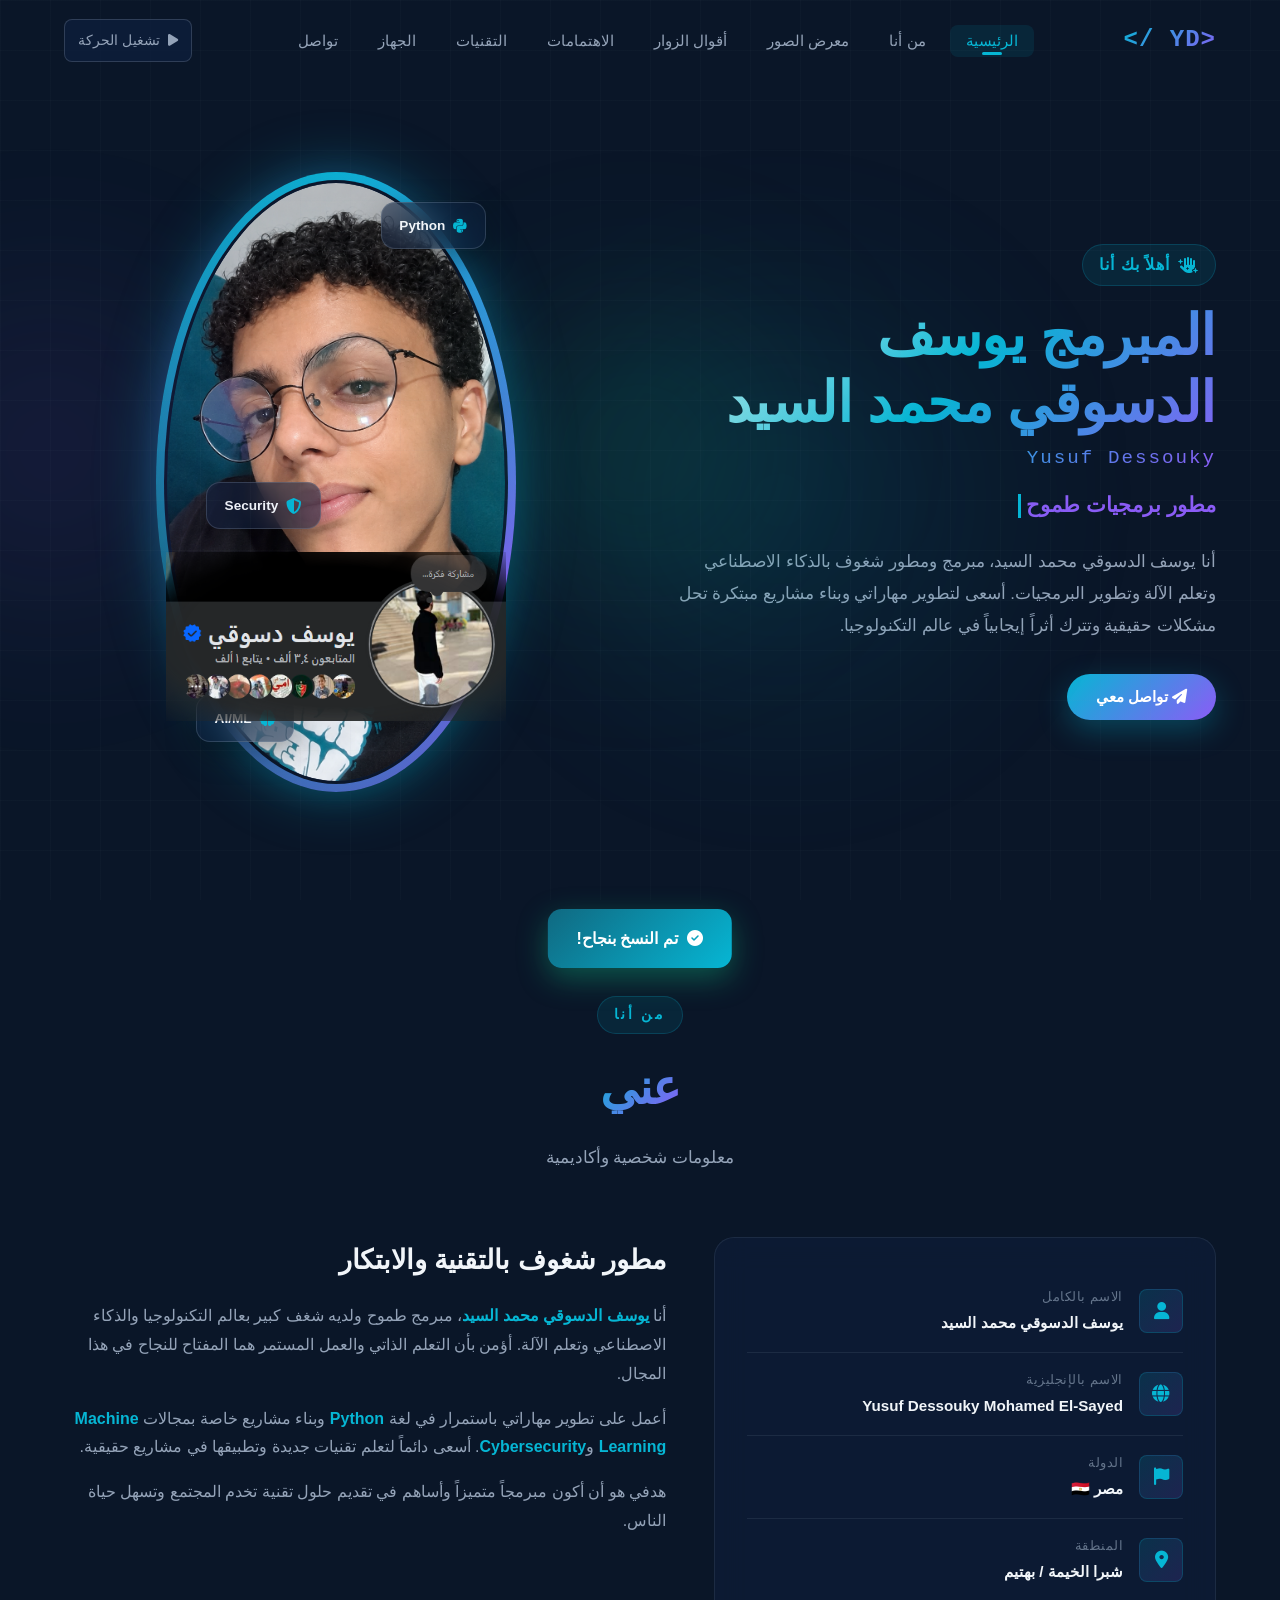
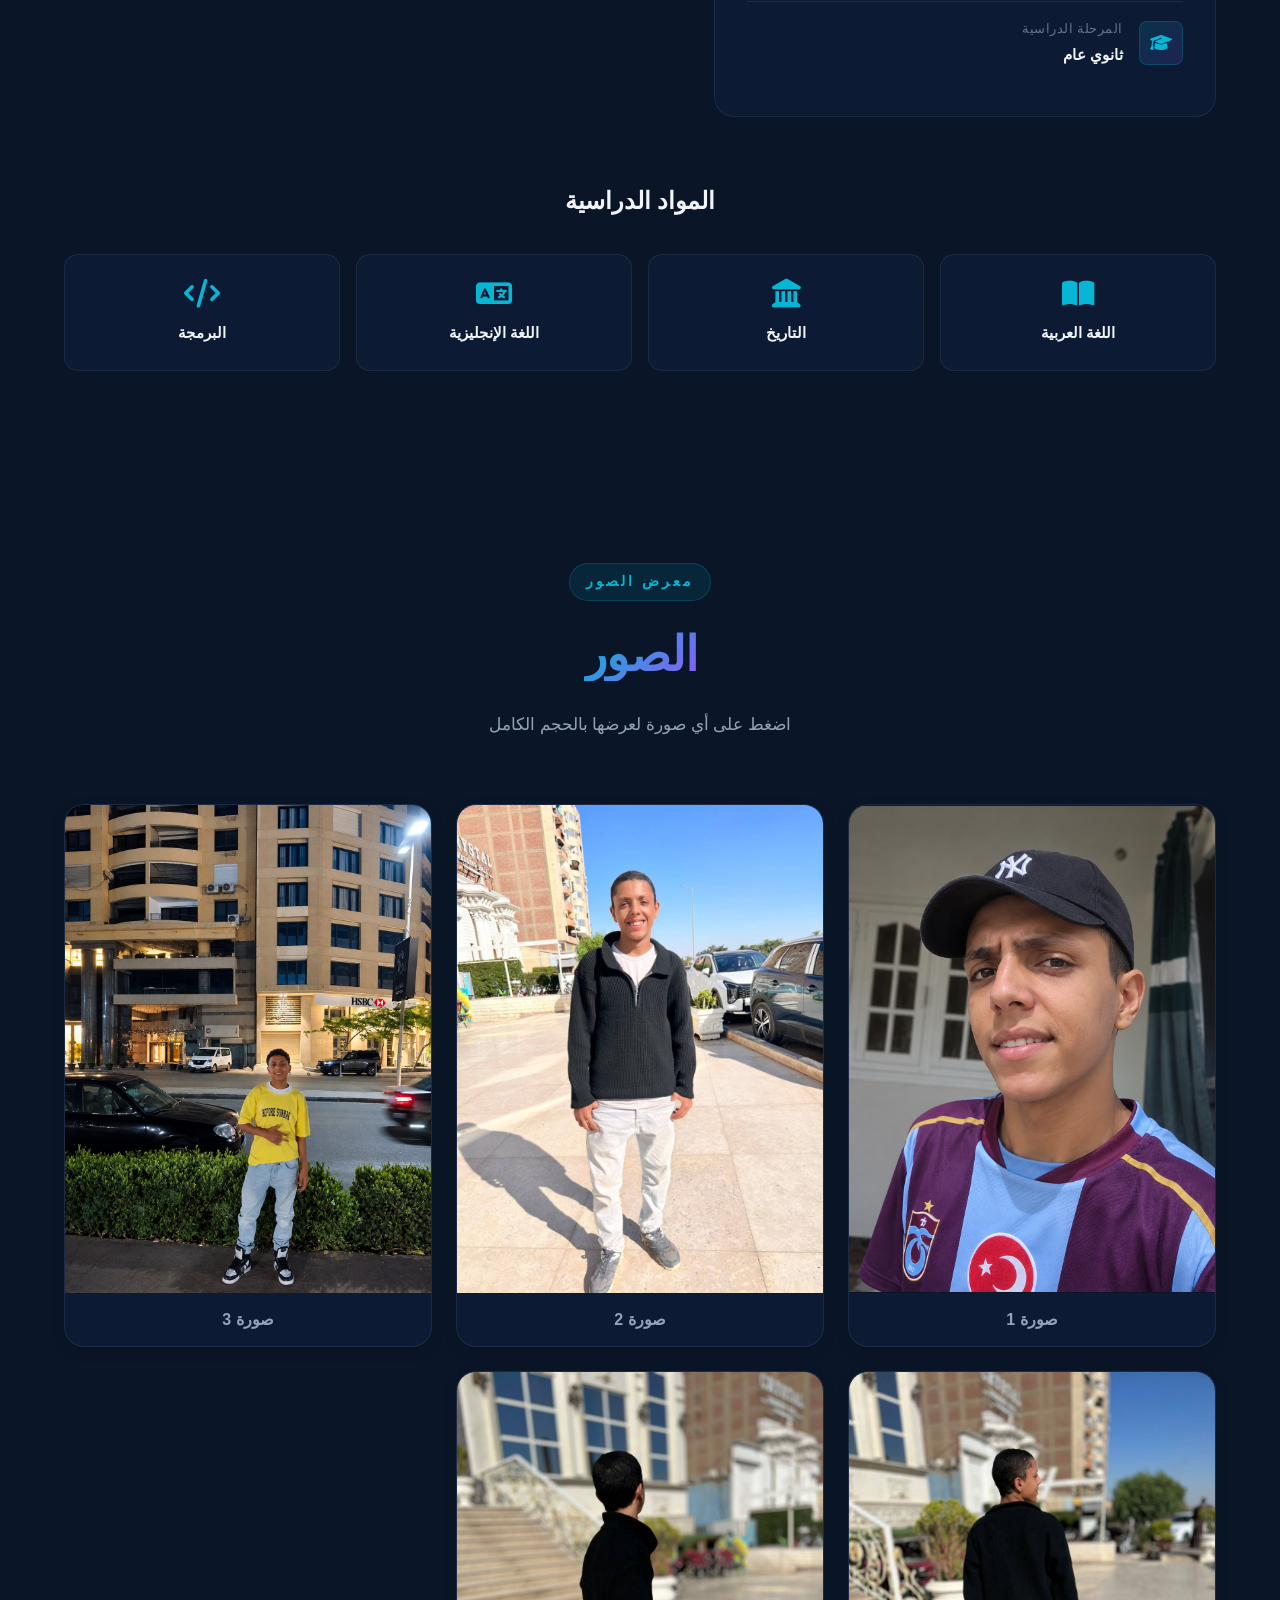
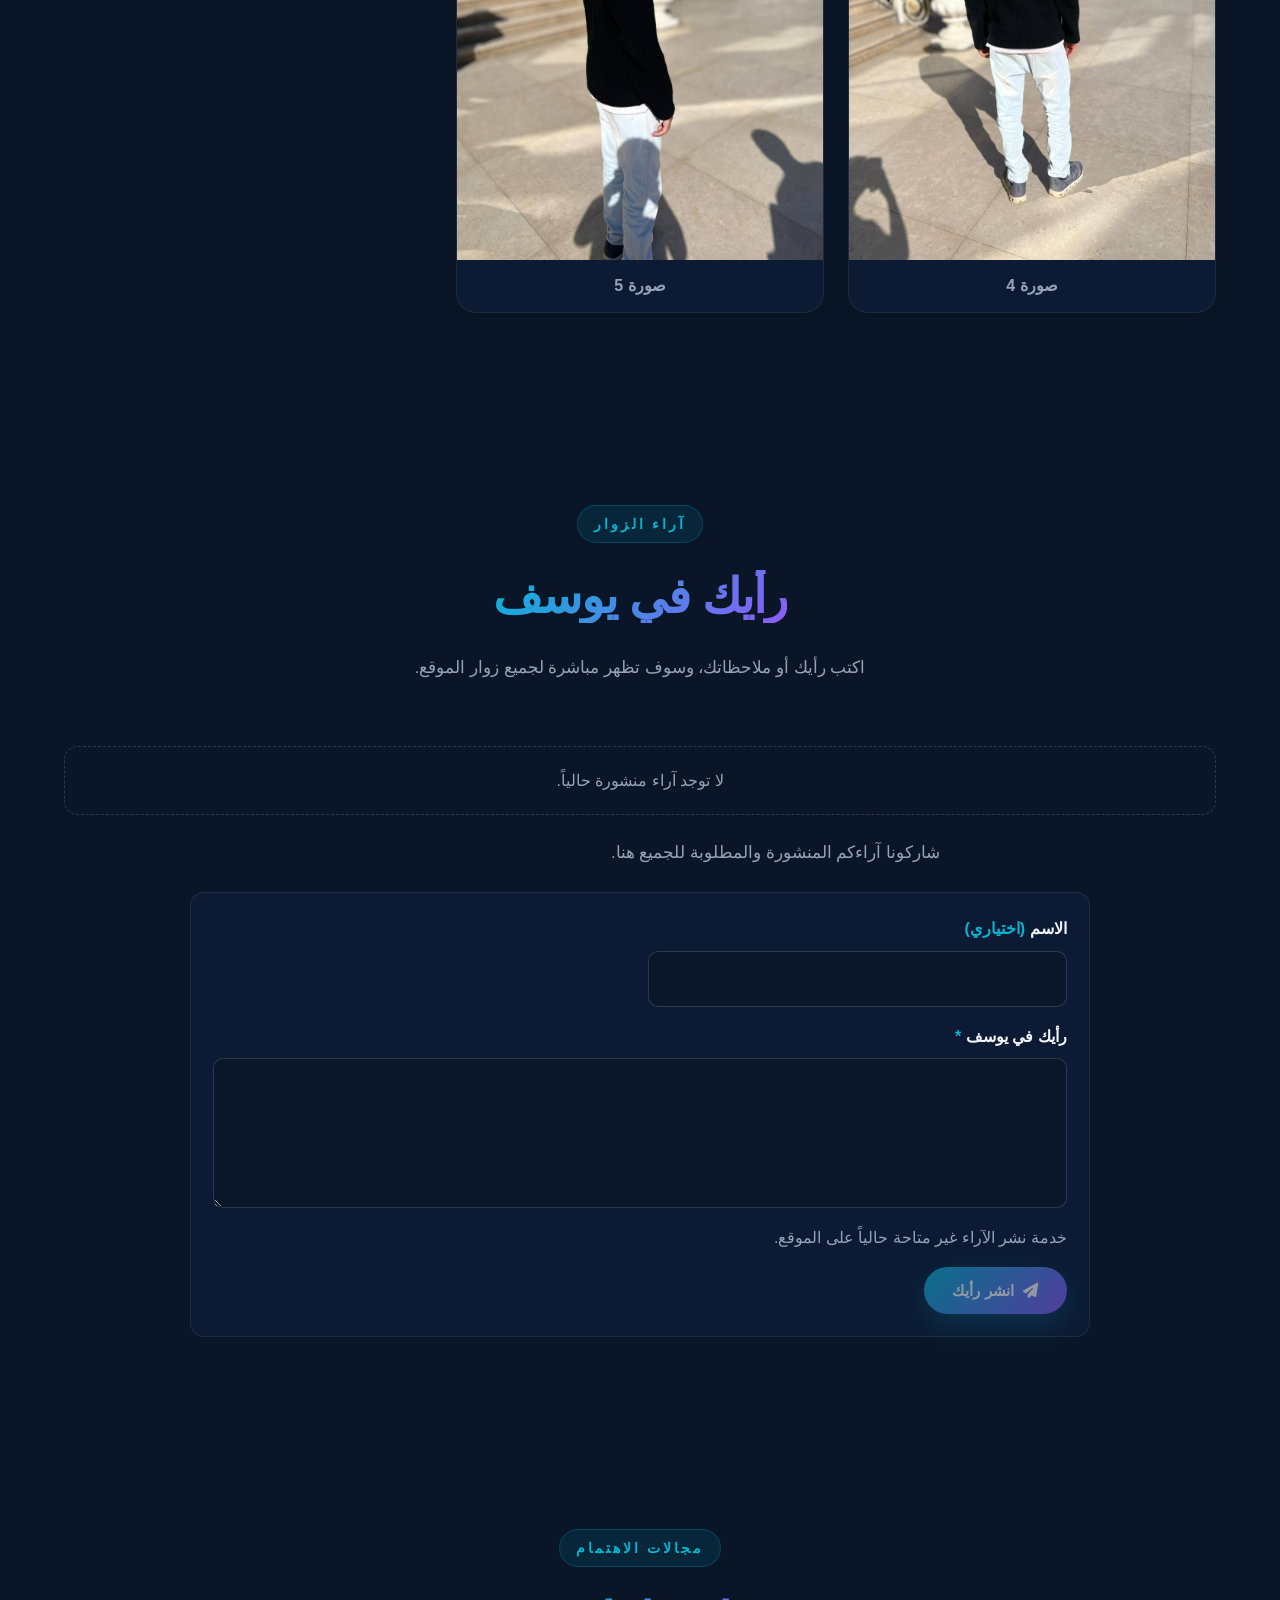
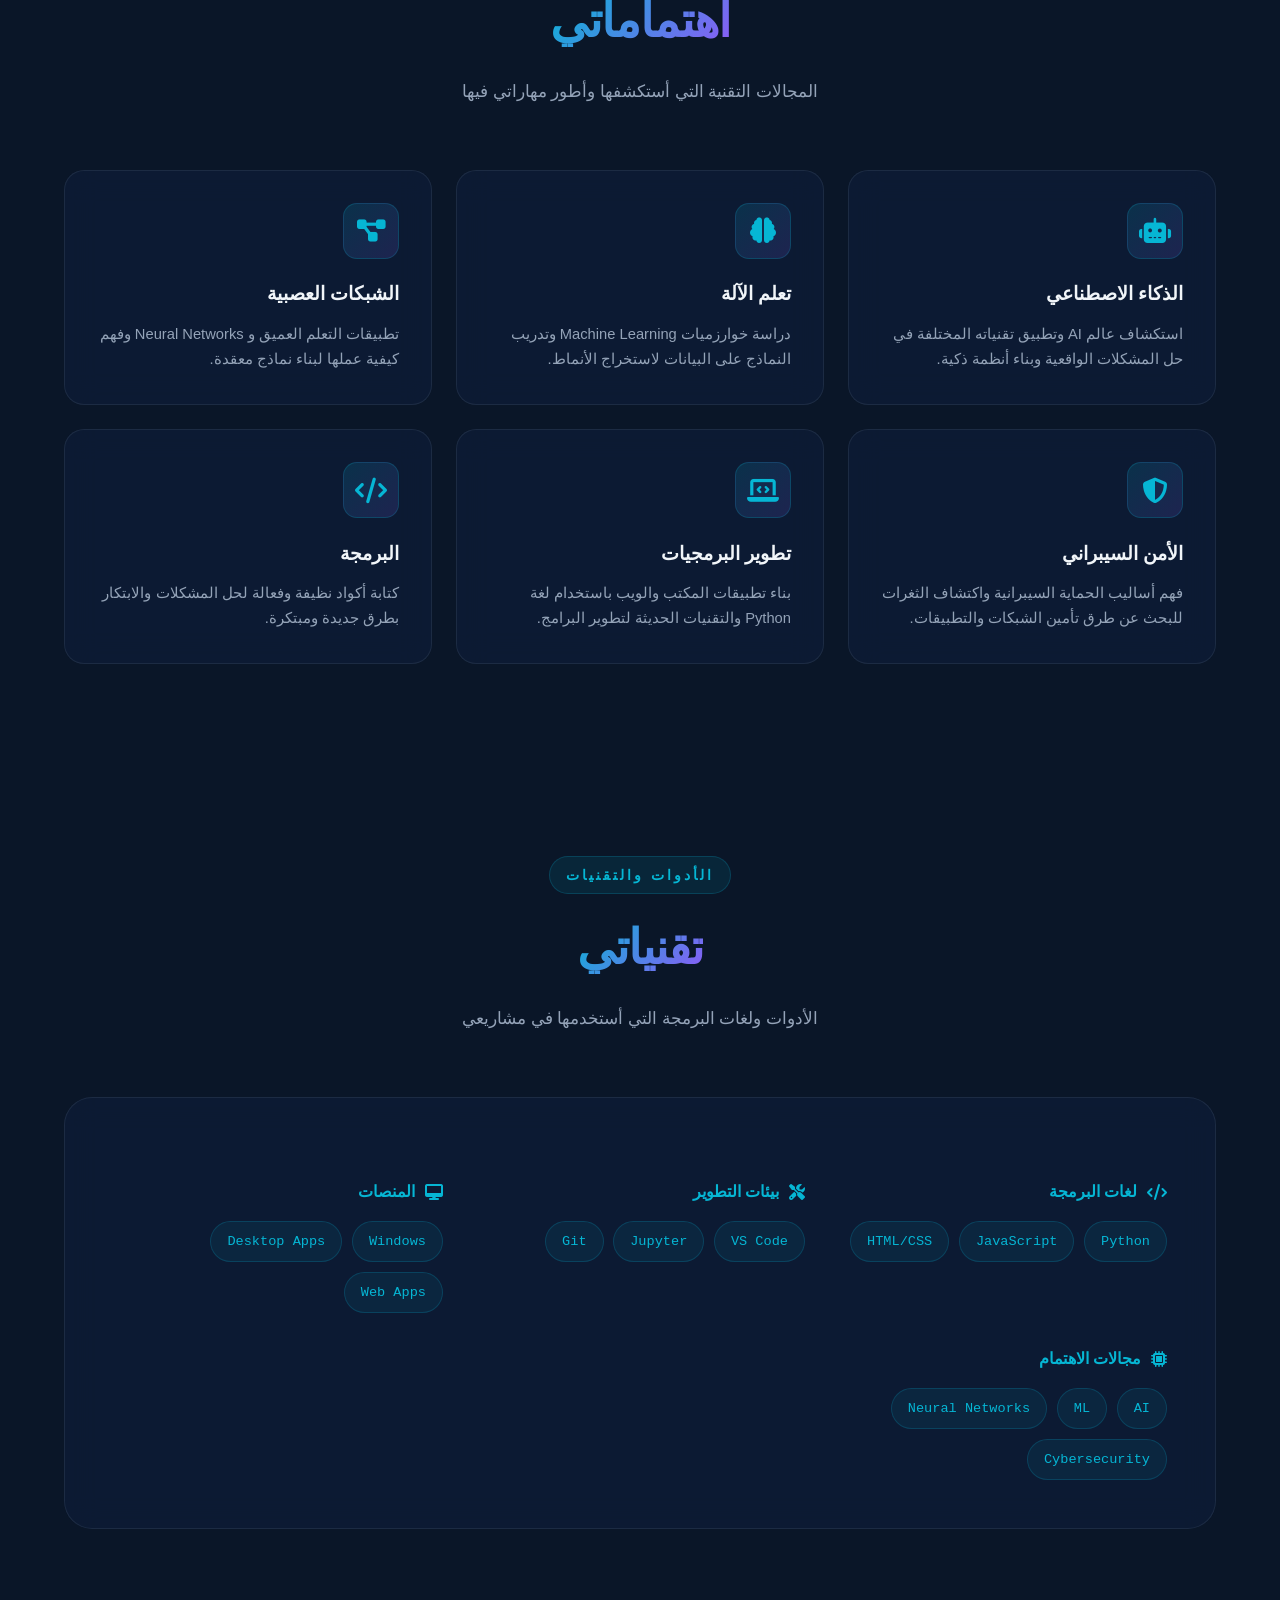
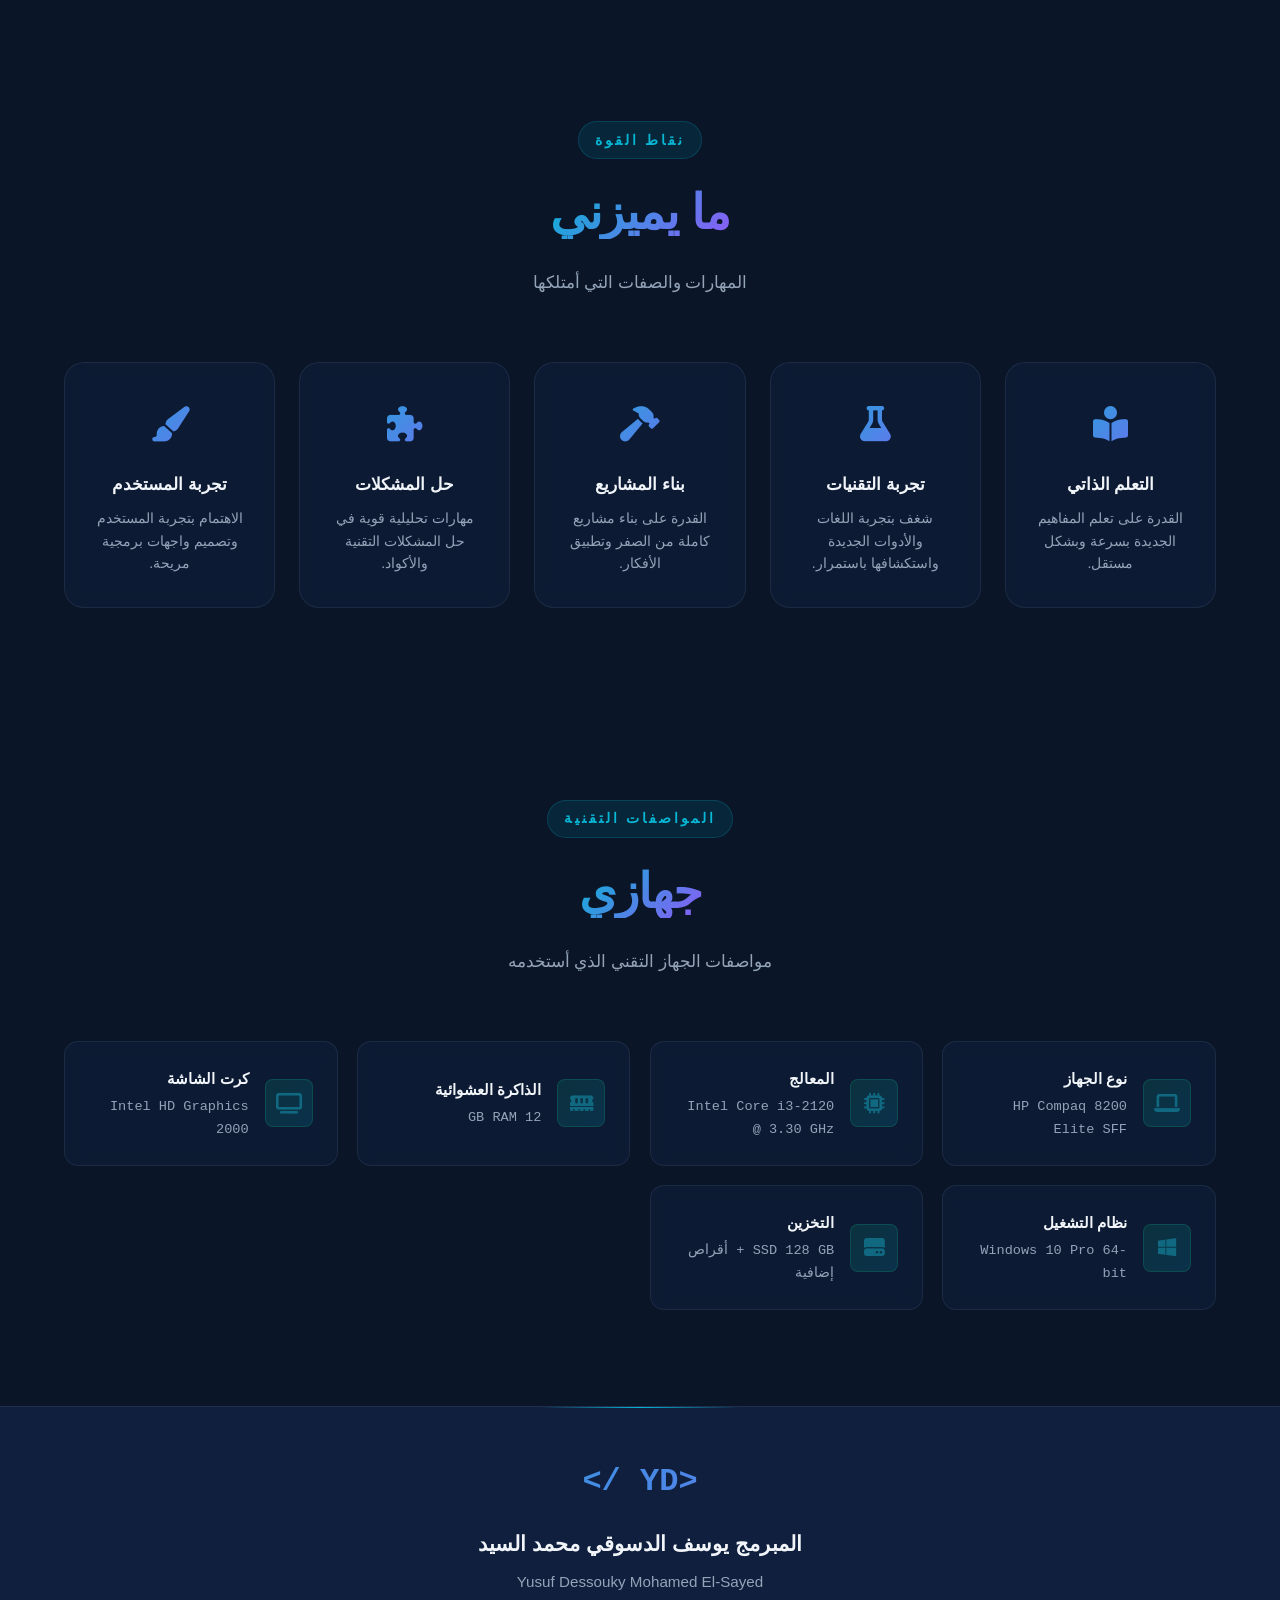
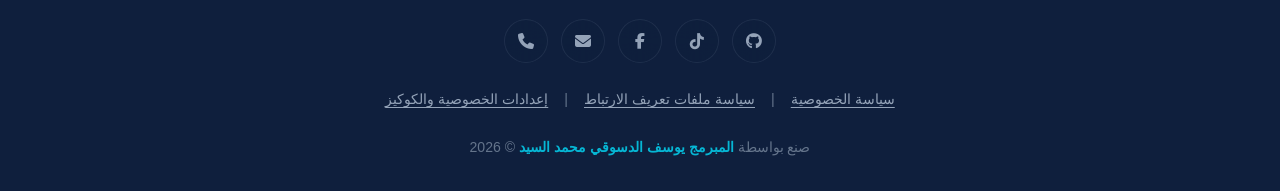
==== commit ead510db: "SS" ====
--- a/index.html
+++ b/index.html
@@ -3,120 +3,65 @@
 <head>
 <meta name="referrer" content="strict-origin-when-cross-origin">
 <script async src="https://pagead2.googlesyndication.com/pagead/js/adsbygoogle.js?client=ca-pub-5460926465218696"
-     crossorigin="anonymous"></script>
+crossorigin="anonymous"></script>
 <meta charset="UTF-8">
 <meta name="viewport" content="width=device-width, initial-scale=1.0">
 <meta name="theme-color" content="#0a1628">
-
-<!-- =========================================
-     SEO — Yusuf Dessouky
-     ========================================= -->
-
-<title>يوسف دسوقي محمد | الموقع الشخصي الرسمي</title>
-<meta name="description" content="المبرمج يوسف دسوقي محمد السيد | Yusuf Dessouky. الموقع الشخصي والملف التعريفي ليوسف دسوقي محمد السيد، مهتم بالبرمجة والذكاء الاصطناعي وتعلم الآلة والشبكات العصبية وتطوير البرمجيات.">
-
+<!-- SEO Yusuf Dessouky -->
+<title>يوسف الدسوقي | الموقع الرسمي للمبرمج يوسف الدسوقي محمد السيد</title>
+<meta name="description" content="الموقع الرسمي للمبرمج يوسف الدسوقي محمد السيد - مهتم بالذكاء الاصطناعي، تعلم الآلة، الشبكات العصبية، والأمن السبراني وتطوير البرمجيات.">
 <meta name="author" content="Yusuf Dessouky Mohamed El-Sayed">
-
-<meta name="keywords" content="
-المبرمج يوسف دسوقي محمد السيد,
-يوسف دسوقي محمد السيد,
-يوسف دسوقي,
-يوسف دسوقي مبرمج,
-Yusuf Dessouky,
-Yusuf Dessouky Mohamed El-Sayed,
-Yusuf Dessouky Programmer,
-Programmer Yusuf Dessouky,
-مبرمج,
-مطور برمجيات,
-برمجة,
-ذكاء اصطناعي,
-الذكاء الاصطناعي,
-تعلم الآلة,
-Machine Learning,
-Artificial Intelligence,
-Neural Networks,
-الشبكات العصبية,
-Python,
-Programming
-">
+<meta name="keywords" content="يوسف الدسوقي, يوسف الدسوقي محمد السيد, Yusuf Dessouky, Yusuf Dessouky Programmer, مبرمج, مطور برمجيات, ذكاء اصطناعي, تعلم الآلة, Machine Learning, Artificial Intelligence, Neural Networks, Cybersecurity, Python, Programming">
 
 <meta name="robots" content="index, follow, max-image-preview:large, max-snippet:-1, max-video-preview:-1">
-
 <meta name="googlebot" content="index, follow, max-image-preview:large, max-snippet:-1, max-video-preview:-1">
-
 <meta name="bingbot" content="index, follow">
-
 <link rel="canonical" href="https://yuosejoo2010-sys.github.io/yusufdessouky.github.io/">
-
-<!-- اللغة والاتجاه -->
 <meta http-equiv="content-language" content="ar">
 <meta name="language" content="Arabic">
 
-<!-- =========================================
-     Open Graph — Facebook / WhatsApp / LinkedIn
-     ========================================= -->
-
+<!-- Open Graph Facebook / WhatsApp / LinkedIn -->
 <meta property="og:type" content="profile">
-
-<meta property="og:title" content="المبرمج يوسف دسوقي محمد السيد | Yusuf Dessouky">
-
-<meta property="og:description" content="الموقع الشخصي للمبرمج يوسف دسوقي محمد السيد — البرمجة والذكاء الاصطناعي وتعلم الآلة والشبكات العصبية وتطوير البرمجيات.">
-
+<meta property="og:title" content="يوسف الدسوقي | الموقع الرسمي للمبرمج يوسف الدسوقي محمد السيد">
+<meta property="og:description" content="الموقع الرسمي للمبرمج يوسف الدسوقي محمد السيد - مهتم بالذكاء الاصطناعي، تعلم الآلة، والبرمجة وتطوير البرمجيات.">
 <meta property="og:url" content="https://yuosejoo2010-sys.github.io/yusufdessouky.github.io/">
-
 <meta property="og:site_name" content="Yusuf Dessouky">
-
 <meta property="og:locale" content="ar_EG">
-
 <meta property="og:locale:alternate" content="en_US">
-
 <meta property="og:image" content="https://yuosejoo2010-sys.github.io/yusufdessouky.github.io/assets/yusuf.jpg">
-
-<meta property="og:image:alt" content="يوسف دسوقي محمد السيد">
-
+<meta property="og:image:alt" content="يوسف الدسوقي محمد السيد">
 <meta property="profile:first_name" content="Yusuf">
-
 <meta property="profile:last_name" content="Dessouky">
 
-<!-- =========================================
-     Twitter / X
-     ========================================= -->
-
+<!-- Twitter / X -->
 <meta name="twitter:card" content="summary_large_image">
-
-<meta name="twitter:title" content="المبرمج يوسف دسوقي محمد السيد | Yusuf Dessouky">
-
-<meta name="twitter:description" content="الموقع الشخصي للمبرمج يوسف دسوقي محمد السيد، مهتم بالبرمجة والذكاء الاصطناعي وتعلم الآلة والشبكات العصبية.">
-
+<meta name="twitter:title" content="يوسف الدسوقي | الموقع الرسمي للمبرمج يوسف الدسوقي">
+<meta name="twitter:description" content="الموقع الرسمي للمبرمج يوسف الدسوقي محمد السيد - مهتم بالذكاء الاصطناعي، تعلم الآلة، والأمن السيبراني.">
 <meta name="twitter:image" content="https://yuosejoo2010-sys.github.io/yusufdessouky.github.io/assets/yusuf.jpg">
-
-<meta name="twitter:image:alt" content="يوسف دسوقي محمد السيد">
-
-<!-- =========================================
-     بيانات منظمة — Schema.org
-     ========================================= -->
-
+<meta name="twitter:image:alt" content="يوسف الدسوقي">
+
+<!-- Schema.org -->
 <script type="application/ld+json">
 {
   "@context": "https://schema.org",
   "@type": "ProfilePage",
   "@id": "https://yuosejoo2010-sys.github.io/yusufdessouky.github.io/#profilepage",
   "url": "https://yuosejoo2010-sys.github.io/yusufdessouky.github.io/",
-  "name": "المبرمج يوسف دسوقي محمد السيد | Yusuf Dessouky",
-  "description": "الموقع الشخصي والملف التعريفي للمبرمج يوسف دسوقي محمد السيد — البرمجة والذكاء الاصطناعي وتعلم الآلة والشبكات العصبية وتطوير البرمجيات.",
+  "name": "يوسف الدسوقي | الموقع الرسمي للمبرمج يوسف الدسوقي",
+  "description": "الموقع التعريفي الرسمي للمبرمج يوسف الدسوقي محمد السيد - مهتم بالذكاء الاصطناعي وتعلم الآلة والبرمجة.",
   "mainEntity": {
     "@type": "Person",
     "@id": "https://yuosejoo2010-sys.github.io/yusufdessouky.github.io/#person",
     "name": "Yusuf Dessouky Mohamed El-Sayed",
     "alternateName": [
-      "المبرمج يوسف دسوقي محمد السيد",
-      "يوسف دسوقي محمد السيد",
-      "يوسف دسوقي",
+      "المبرمج يوسف الدسوقي محمد السيد",
+      "يوسف الدسوقي محمد السيد",
+      "يوسف الدسوقي",
       "Yusuf Dessouky"
     ],
     "url": "https://yuosejoo2010-sys.github.io/yusufdessouky.github.io/",
     "image": "https://yuosejoo2010-sys.github.io/yusufdessouky.github.io/assets/yusuf.jpg",
-    "description": "المبرمج يوسف دسوقي محمد السيد، مهتم بالبرمجة والذكاء الاصطناعي وتعلم الآلة والشبكات العصبية وتطوير البرمجيات.",
+    "description": "المبرمج يوسف الدسوقي - مهتم بالذكاء الاصطناعي وتطوير البرمجيات وتعلم الآلة.",
     "jobTitle": "Programmer",
     "knowsAbout": [
       "Programming",
@@ -135,1397 +80,1338 @@
 }
 </script>
 
-<!-- =========================================
-     WebSite Schema
-     ========================================= -->
-
+<!-- WebSite Schema -->
 <script type="application/ld+json">
 {
   "@context": "https://schema.org",
   "@type": "WebSite",
   "@id": "https://yuosejoo2010-sys.github.io/yusufdessouky.github.io/#website",
   "url": "https://yuosejoo2010-sys.github.io/yusufdessouky.github.io/",
-  "name": "المبرمج يوسف دسوقي محمد السيد | Yusuf Dessouky",
+  "name": "الموقع الرسمي للمبرمج يوسف الدسوقي | Yusuf Dessouky",
   "alternateName": "Yusuf Dessouky Mohamed El-Sayed",
-  "description": "الموقع الشخصي والملف التعريفي للمبرمج يوسف دسوقي محمد السيد."
+  "description": "الموقع التعريفي الرسمي للمبرمج يوسف الدسوقي محمد السيد."
 }
 </script>
 
 <!-- Favicon -->
 <link rel="icon" type="image/svg+xml" href="data:image/svg+xml,%3Csvg xmlns='http://www.w3.org/2000/svg' viewBox='0 0 100 100'%3E%3Cdefs%3E%3ClinearGradient id='g' x1='0' y1='0' x2='1' y2='1'%3E%3Cstop offset='0' stop-color='%2306b6d4'/%3E%3Cstop offset='1' stop-color='%238b5cf6'/%3E%3C/linearGradient%3E%3C/defs%3E%3Ccircle cx='50' cy='50' r='48' fill='%230a1628'/%3E%3Ctext x='50' y='62' font-family='Arial' font-size='42' font-weight='bold' fill='url(%23g)' text-anchor='middle'%3EYD%3C/text%3E%3C/svg%3E">
-
 <link rel="stylesheet" href="https://cdnjs.cloudflare.com/ajax/libs/font-awesome/6.4.0/css/all.min.css">
 <link rel="preconnect" href="https://cdnjs.cloudflare.com">
 
 <style>
-  *, *::before, *::after { margin: 0; padding: 0; box-sizing: border-box; }
-
-  :root {
-    --bg-primary: #0a1628;
-    --bg-secondary: #0f1f3d;
-    --bg-card: rgba(15, 31, 61, 0.55);
-    --bg-card-solid: #122240;
-    --accent: #06b6d4;
-    --accent-2: #8b5cf6;
-    --accent-3: #10b981;
-    --accent-4: #f59e0b;
-    --text-primary: #f1f5f9;
-    --text-secondary: #94a3b8;
-    --text-muted: #64748b;
-    --border: rgba(148, 163, 184, 0.12);
-    --border-strong: rgba(148, 163, 184, 0.25);
-    --glow: rgba(6, 182, 212, 0.35);
-    --radius-sm: 8px;
-    --radius-md: 14px;
-    --radius-lg: 20px;
-    --radius-xl: 28px;
-    --shadow-sm: 0 4px 12px rgba(0, 0, 0, 0.25);
-    --shadow-md: 0 10px 30px rgba(0, 0, 0, 0.35);
-    --shadow-lg: 0 20px 50px rgba(0, 0, 0, 0.45);
-    --transition: 0.3s cubic-bezier(0.4, 0, 0.2, 1);
-  }
-
-  html { scroll-behavior: smooth; }
-
-  body {
-    font-family: 'Segoe UI', Tahoma, 'Cairo', sans-serif;
-    background: var(--bg-primary);
-    color: var(--text-primary);
-    overflow-x: hidden;
-    line-height: 1.7;
-    -webkit-font-smoothing: antialiased;
-    min-height: 100vh;
-    position: relative;
-    isolation: isolate;
-  }
-
-  .bg-animation {
-    position: fixed;
-    inset: 0;
-    z-index: -1;
-    overflow: hidden;
-    pointer-events: none;
-  }
-
-
-
-  .bg-animation::before,
-  .bg-animation::after {
-    content: '';
-    position: absolute;
-    border-radius: 50%;
-    filter: blur(80px);
-    opacity: 0.4;
-  }
-
-  .bg-animation::before {
-    width: 600px; height: 600px;
-    background: radial-gradient(circle, rgba(6,182,212,0.35), transparent 70%);
-    top: -200px; right: -200px;
-    animation: float1 20s ease-in-out infinite;
-    translate: var(--bg-x-1, 0px) var(--bg-y-1, 0px);
-    transition: translate 350ms ease-out;
-  }
-
-  .bg-animation::after {
-    width: 500px; height: 500px;
-    background: radial-gradient(circle, rgba(139,92,246,0.3), transparent 70%);
-    bottom: -200px; left: -200px;
-    animation: float2 25s ease-in-out infinite;
-    translate: var(--bg-x-2, 0px) var(--bg-y-2, 0px);
-    transition: translate 500ms ease-out;
-  }
-
-  .bg-orb {
-    position: absolute;
-    width: 400px; height: 400px;
-    background: radial-gradient(circle, rgba(16,185,129,0.2), transparent 70%);
-    top: 50%; left: 50%;
-    transform: translate(-50%, -50%);
-    border-radius: 50%;
-    filter: blur(80px);
-    animation: float3 30s ease-in-out infinite;
-    translate: var(--bg-x-3, 0px) var(--bg-y-3, 0px);
-    transition: translate 650ms ease-out;
-  }
-
-  .background-motion-paused .bg-animation::before,
-  .background-motion-paused .bg-animation::after,
-  .background-motion-paused .bg-orb {
-    animation-play-state: paused !important;
-    translate: 0 0 !important;
-    transition: none !important;
-  }
-
-  @keyframes float1 {
-    0%, 100% { transform: translate(0, 0) scale(1); }
-    50% { transform: translate(-150px, 150px) scale(1.1); }
-  }
-
-  @keyframes float2 {
-    0%, 100% { transform: translate(0, 0) scale(1); }
-    50% { transform: translate(150px, -150px) scale(1.15); }
-  }
-
-  @keyframes float3 {
-    0%, 100% { transform: translate(-50%, -50%) scale(1); }
-    50% { transform: translate(-30%, -70%) scale(1.2); }
-  }
-
-  .bg-grid {
-    position: fixed;
-    inset: 0;
-    z-index: -1;
-    background-image: 
-      linear-gradient(rgba(148, 163, 184, 0.03) 1px, transparent 1px),
-      linear-gradient(90deg, rgba(148, 163, 184, 0.03) 1px, transparent 1px);
-    background-size: 50px 50px;
-    pointer-events: none;
-  }
-
-  nav {
-    position: fixed;
-    top: 0; left: 0; right: 0;
-    padding: 1.2rem 5%;
-    z-index: 1000;
-    display: flex;
-    justify-content: space-between;
-    align-items: center;
-    transition: all var(--transition);
-    background: transparent;
-  }
-
-  nav.scrolled {
-    padding: 0.8rem 5%;
-    background: rgba(10, 22, 40, 0.85);
-    backdrop-filter: blur(20px);
-    -webkit-backdrop-filter: blur(20px);
-    border-bottom: 1px solid var(--border);
-    box-shadow: var(--shadow-sm);
-  }
-
-  .logo {
-    font-size: 1.5rem;
-    font-weight: 800;
-    background: linear-gradient(135deg, var(--accent), var(--accent-2));
-    -webkit-background-clip: text;
-    -webkit-text-fill-color: transparent;
-    background-clip: text;
-    letter-spacing: 1px;
-    font-family: 'Courier New', monospace;
-  }
-
-  .nav-links {
-    display: flex;
-    gap: 0.5rem;
-    list-style: none;
-    align-items: center;
-  }
-
-  .nav-links a {
-    color: var(--text-secondary);
-    text-decoration: none;
-    font-size: 0.92rem;
-    font-weight: 500;
-    padding: 0.5rem 1rem;
-    border-radius: var(--radius-sm);
-    transition: all var(--transition);
-    position: relative;
-  }
-
-  .nav-links a:hover {
-    color: var(--text-primary);
-    background: rgba(148, 163, 184, 0.08);
-  }
-
-  .nav-links a.active {
-    color: var(--accent);
-    background: rgba(6, 182, 212, 0.1);
-  }
-
-  .nav-links a.active::after {
-    content: '';
-    position: absolute;
-    bottom: -2px;
-    left: 50%;
-    transform: translateX(-50%);
-    width: 20px;
-    height: 3px;
-    background: var(--accent);
-    border-radius: 2px;
-  }
-
-  .menu-toggle {
-    display: none;
-    background: none;
-    border: none;
-    color: var(--text-primary);
-    font-size: 1.5rem;
-    cursor: pointer;
-    padding: 0.5rem;
-    border-radius: var(--radius-sm);
-    transition: background var(--transition);
-  }
-
-  .menu-toggle:hover { background: rgba(148, 163, 184, 0.1); }
-
-  .motion-toggle {
-    display: inline-flex;
-    align-items: center;
-    justify-content: center;
-    gap: 0.55rem;
-    min-height: 42px;
-    padding: 0.55rem 0.8rem;
-    border: 1px solid var(--border-strong);
-    border-radius: var(--radius-sm);
-    background: rgba(15, 31, 61, 0.72);
-    color: var(--text-secondary);
-    font: inherit;
-    font-size: 0.85rem;
-    cursor: pointer;
-    transition: all var(--transition);
-  }
-
-  .motion-toggle:hover {
-    color: var(--text-primary);
-    border-color: var(--accent);
-    background: rgba(6, 182, 212, 0.12);
-  }
-
-  .hero {
-    min-height: 100vh;
-    display: flex;
-    align-items: center;
-    justify-content: center;
-    padding: 8rem 5% 4rem;
-    position: relative;
-  }
-
-  .hero-content {
-    display: grid;
-    grid-template-columns: 1fr 1fr;
-    gap: 4rem;
-    max-width: 1200px;
-    width: 100%;
-    align-items: center;
-  }
-
-  .hero-text {
-    animation: slideInRight 1s ease-out;
-  }
-
-  @keyframes slideInRight {
-    from { opacity: 0; transform: translateX(40px); }
-    to { opacity: 1; transform: translateX(0); }
-  }
-
-  .hero-greeting {
-    display: inline-flex;
-    align-items: center;
-    gap: 0.5rem;
-    color: var(--accent);
-    font-size: 1rem;
-    margin-bottom: 1rem;
-    font-weight: 600;
-    letter-spacing: 1px;
-    padding: 0.4rem 1rem;
-    background: rgba(6, 182, 212, 0.1);
-    border: 1px solid rgba(6, 182, 212, 0.2);
-    border-radius: 50px;
-  }
-
-  .hero-name {
-    font-size: clamp(1.8rem, 5vw, 3.5rem);
-    font-weight: 800;
-    line-height: 1.2;
-    margin-bottom: 1rem;
-    background: linear-gradient(135deg, #fff 0%, var(--accent) 50%, var(--accent-2) 100%);
-    -webkit-background-clip: text;
-    -webkit-text-fill-color: transparent;
-    background-clip: text;
-    letter-spacing: -0.5px;
-  }
-
-  .hero-name-en {
-    display: block;
-    font-size: clamp(0.95rem, 1.8vw, 1.2rem);
-    font-weight: 500;
-    color: var(--text-secondary);
-    margin-top: 0.6rem;
-    letter-spacing: 2px;
-    font-family: 'Courier New', monospace;
-  }
-
-  .hero-title {
-    font-size: 1.3rem;
-    color: var(--text-secondary);
-    margin-bottom: 1.5rem;
-    min-height: 2rem;
-  }
-
-  .hero-title span {
-    color: var(--accent-2);
-    font-weight: 600;
-  }
-
-  .hero-desc {
-    color: var(--text-secondary);
-    font-size: 1.05rem;
-    margin-bottom: 2rem;
-    max-width: 540px;
-    line-height: 1.9;
-  }
-
-  .hero-buttons {
-    display: flex;
-    gap: 1rem;
-    flex-wrap: wrap;
-  }
-
-  .btn {
-    padding: 0.9rem 1.8rem;
-    border-radius: 50px;
-    font-size: 0.95rem;
-    font-weight: 600;
-    cursor: pointer;
-    transition: all var(--transition);
-    text-decoration: none;
-    display: inline-flex;
-    align-items: center;
-    gap: 0.6rem;
-    border: none;
-    font-family: inherit;
-  }
-
-  .btn-primary {
-    background: linear-gradient(135deg, var(--accent), var(--accent-2));
-    color: white;
-    box-shadow: 0 10px 30px rgba(6, 182, 212, 0.3);
-    position: relative;
-    overflow: hidden;
-  }
-
-  .btn-primary::before {
-    content: '';
-    position: absolute;
-    inset: 0;
-    background: linear-gradient(135deg, var(--accent-2), var(--accent));
-    opacity: 0;
-    transition: opacity var(--transition);
-  }
-
-  .btn-primary:hover {
-    transform: translateY(-3px);
-    box-shadow: 0 15px 40px rgba(6, 182, 212, 0.5);
-  }
-
-  .btn-primary:hover::before { opacity: 1; }
-
-  .btn-primary span, .btn-primary i { position: relative; z-index: 1; }
-
-  .hero-image {
-    display: flex;
-    justify-content: center;
-    animation: slideInLeft 1s ease-out;
-  }
-
-  @keyframes slideInLeft {
-    from { opacity: 0; transform: translateX(-40px); }
-    to { opacity: 1; transform: translateX(0); }
-  }
-
-  .avatar-container {
-    position: relative;
-    width: 360px;
-    height: 710px;
-  }
-
-  /* الصورة الشخصية الرئيسية: دائرة حقيقية */
-  .avatar-ring {
-    position: absolute;
-    top: 0;
-    left: 0;
-    width: 360px;
-    height: 360px;
-    inset: 0 auto auto 0;
-  }
-
-  .avatar {
-    position: absolute;
-    top: 8px;
-    left: 8px;
-    right: auto;
-    bottom: auto;
-    width: 344px;
-    height: 344px;
-  }
-
-  /* صورة 123 دائرة مستقلة أسفل الصورة الشخصية، أكبر ومن دون إطار */
-  .avatar-secondary-photo {
-    position: absolute;
-    top: 385px;
-    left: 50%;
-    width: 320px;
-    height: 320px;
-    max-width: 88vw;
-    object-fit: cover;
-    object-position: center;
-    border-radius: 50%;
-    transform: translateX(-50%);
-    display: block;
-    border: 0;
-    outline: 0;
-    box-shadow: 0 0 48px rgba(6, 182, 212, 0.10);
-    -webkit-mask-image: radial-gradient(circle, #000 58%, rgba(0,0,0,.94) 70%, rgba(0,0,0,.55) 84%, transparent 100%);
-    mask-image: radial-gradient(circle, #000 58%, rgba(0,0,0,.94) 70%, rgba(0,0,0,.55) 84%, transparent 100%);
-    pointer-events: none;
-    user-select: none;
-    z-index: 1;
-  }
-
-  .avatar-ring {
-    position: absolute;
-    inset: 0;
-    border-radius: 50%;
-    background: conic-gradient(from 0deg, var(--accent), var(--accent-2), var(--accent-3), var(--accent));
-    animation: rotate 12s linear infinite;
-    padding: 3px;
-    box-shadow: 0 0 60px var(--glow);
-  }
-
-  .avatar-ring::before {
-    content: '';
-    position: absolute;
-    inset: -10px;
-    border-radius: 50%;
-    background: conic-gradient(from 180deg, var(--accent), var(--accent-2), var(--accent-3), var(--accent));
-    opacity: 0.3;
-    filter: blur(20px);
-    animation: rotate 12s linear infinite reverse;
-  }
-
-  @keyframes rotate {
-    to { transform: rotate(360deg); }
-  }
-
-  .avatar {
-    position: absolute;
-    inset: 8px;
-    border-radius: 50%;
-    background: var(--bg-secondary);
-    overflow: hidden;
-    display: flex;
-    align-items: center;
-    justify-content: center;
-    transition: transform 0.4s ease;
-    border: 3px solid rgba(10, 22, 40, 0.8);
-  }
-
-  .avatar:hover { transform: scale(1.03); }
-
-  .avatar-photo {
-    width: 100%;
-    height: 100%;
-    object-fit: cover;
-    border-radius: 50%;
-    display: block;
-  }
-
-  .floating-badge {
-    position: absolute;
-    background: var(--bg-card);
-    backdrop-filter: blur(15px);
-    -webkit-backdrop-filter: blur(15px);
-    border: 1px solid var(--border-strong);
-    padding: 0.7rem 1.1rem;
-    border-radius: var(--radius-md);
-    font-size: 0.85rem;
-    font-weight: 600;
-    animation: float 4s ease-in-out infinite;
-    box-shadow: var(--shadow-md);
-    display: flex;
-    align-items: center;
-    gap: 0.5rem;
-  }
-
-  .badge-1 { top: 30px; right: -30px; animation-delay: 0s; }
-  .badge-2 { top: 250px; left: -40px; animation-delay: 1s; }
-  .badge-3 { top: 50%; left: -50px; animation-delay: 2s; }
-
-  @keyframes float {
-    0%, 100% { transform: translateY(0); }
-    50% { transform: translateY(-15px); }
-  }
-
-  .floating-badge i { color: var(--accent); }
-
-  .section-header {
-    text-align: center;
-    margin-bottom: 4rem;
-  }
-
-  .section-tag {
-    display: inline-block;
-    color: var(--accent);
-    font-size: 0.85rem;
-    font-weight: 600;
-    letter-spacing: 1px;
-    padding: 0.4rem 1rem;
-    background: rgba(6, 182, 212, 0.1);
-    border: 1px solid rgba(6, 182, 212, 0.2);
-    border-radius: 50px;
-  }  .section-title {
-    font-size: clamp(2rem, 4vw, 3rem);
-    font-weight: 800;
-    margin-bottom: 1rem;
-    letter-spacing: -1px;
-  }
-
-  .section-title span {
-    background: linear-gradient(135deg, var(--accent), var(--accent-2));
-    -webkit-background-clip: text;
-    -webkit-text-fill-color: transparent;
-    background-clip: text;
-  }
-
-  .section-desc {
-    color: var(--text-secondary);
-    max-width: 600px;
-    margin: 0 auto;
-    font-size: 1.05rem;
-  }
-
-  .about-grid {
-    display: grid;
-    grid-template-columns: 1fr 1.2fr;
-    gap: 3rem;
-    align-items: start;
-  }
-
-  .about-card {
-    background: var(--bg-card);
-    backdrop-filter: blur(15px);
-    -webkit-backdrop-filter: blur(15px);
-    border: 1px solid var(--border);
-    border-radius: var(--radius-lg);
-    padding: 2rem;
-    transition: all var(--transition);
-  }
-
-  .about-card:hover {
-    transform: translateY(-5px);
-    border-color: var(--border-strong);
-    box-shadow: var(--shadow-md);
-  }
-
-  .info-item {
-    display: flex;
-    align-items: center;
-    padding: 1rem 0;
-    border-bottom: 1px solid var(--border);
-  }
-
-  .info-item:last-child { border-bottom: none; }
-
-  .info-icon {
-    width: 44px;
-    height: 44px;
-    background: linear-gradient(135deg, rgba(6,182,212,0.15), rgba(139,92,246,0.15));
-    border-radius: var(--radius-sm);
-    display: flex;
-    align-items: center;
-    justify-content: center;
-    margin-left: 1rem;
-    color: var(--accent);
-    font-size: 1.1rem;
-    flex-shrink: 0;
-    border: 1px solid rgba(6, 182, 212, 0.2);
-  }
-
-  .info-label {
-    color: var(--text-muted);
-    font-size: 0.8rem;
-    margin-bottom: 0.15rem;
-    text-transform: uppercase;
-    letter-spacing: 0.5px;
-  }
-
-  .info-value {
-    font-weight: 600;
-    font-size: 0.95rem;
-    color: var(--text-primary);
-  }
-
-  .about-text h3 {
-    font-size: 1.7rem;
-    margin-bottom: 1.2rem;
-    font-weight: 700;
-  }
-
-  .about-text p {
-    color: var(--text-secondary);
-    margin-bottom: 1rem;
-    font-size: 1rem;
-    line-height: 1.8;
-  }
-
-  .highlight {
-    color: var(--accent);
-    font-weight: 600;
-  }
-
-  .subjects-grid {
-    display: grid;
-    grid-template-columns: repeat(auto-fit, minmax(180px, 1fr));
-    gap: 1rem;
-    margin-top: 2rem;
-  }
-
-  .subject-card {
-    background: var(--bg-card);
-    backdrop-filter: blur(10px);
-    border: 1px solid var(--border);
-    border-radius: var(--radius-md);
-    padding: 1.5rem;
-    text-align: center;
-    transition: all var(--transition);
-    position: relative;
-    overflow: hidden;
-  }
-
-  .subject-card::before {
-    content: '';
-    position: absolute;
-    top: 0; left: 0; right: 0;
-    height: 3px;
-    background: linear-gradient(90deg, var(--accent), var(--accent-2));
-    transform: scaleX(0);
-    transform-origin: right;
-    transition: transform var(--transition);
-  }
-
-  .subject-card:hover::before { transform: scaleX(1); transform-origin: left; }
-
-  .subject-card:hover {
-    transform: translateY(-5px);
-    border-color: var(--border-strong);
-    box-shadow: var(--shadow-md);
-  }
-
-  .subject-card i {
-    font-size: 1.8rem;
-    color: var(--accent);
-    margin-bottom: 0.8rem;
-    display: block;
-  }
-
-  .subject-card h4 {
-    font-size: 0.95rem;
-    font-weight: 600;
-  }
-
-  .skills-grid {
-    display: grid;
-    grid-template-columns: repeat(auto-fit, minmax(280px, 1fr));
-    gap: 1.5rem;
-  }
-
-  .skill-card {
-    background: var(--bg-card);
-    backdrop-filter: blur(15px);
-    -webkit-backdrop-filter: blur(15px);
-    border: 1px solid var(--border);
-    border-radius: var(--radius-lg);
-    padding: 2rem;
-    transition: all var(--transition);
-    position: relative;
-    overflow: hidden;
-  }
-
-  .skill-card::before {
-    content: '';
-    position: absolute;
-    top: 0; right: 0;
-    width: 100%; height: 4px;
-    background: linear-gradient(90deg, var(--accent), var(--accent-2));
-    transform: scaleX(0);
-    transform-origin: right;
-    transition: transform 0.5s ease;
-  }
-
-  .skill-card:hover::before { transform: scaleX(1); transform-origin: left; }
-
-  .skill-card:hover {
-    transform: translateY(-8px);
-    border-color: var(--border-strong);
-    box-shadow: 0 20px 40px rgba(6, 182, 212, 0.15);
-  }
-
-  .skill-icon {
-    width: 56px;
-    height: 56px;
-    background: linear-gradient(135deg, rgba(6,182,212,0.15), rgba(139,92,246,0.15));
-    border-radius: var(--radius-md);
-    display: flex;
-    align-items: center;
-    justify-content: center;
-    font-size: 1.6rem;
-    color: var(--accent);
-    margin-bottom: 1.2rem;
-    border: 1px solid rgba(6, 182, 212, 0.2);
-    transition: all var(--transition);
-  }
-
-  .skill-card:hover .skill-icon {
-    transform: rotate(-5deg) scale(1.1);
-    background: linear-gradient(135deg, var(--accent), var(--accent-2));
-    color: white;
-  }
-
-  .skill-card h3 {
-    font-size: 1.2rem;
-    margin-bottom: 0.7rem;
-    font-weight: 700;
-  }
-
-  .skill-card p {
-    color: var(--text-secondary);
-    font-size: 0.92rem;
-    line-height: 1.7;
-  }
-
-  .tech-stack {
-    background: var(--bg-card);
-    backdrop-filter: blur(15px);
-    -webkit-backdrop-filter: blur(15px);
-    border: 1px solid var(--border);
-    border-radius: var(--radius-xl);
-    padding: 3rem;
-  }
-
-  .tech-categories {
-    display: grid;
-    grid-template-columns: repeat(auto-fit, minmax(240px, 1fr));
-    gap: 2rem;
-    margin-top: 2rem;
-  }
-
-  .tech-category h4 {
-    color: var(--accent);
-    margin-bottom: 1rem;
-    font-size: 1rem;
-    font-weight: 700;
-    display: flex;
-    align-items: center;
-    gap: 0.6rem;
-  }
-
-  .tech-items {
-    display: flex;
-    flex-wrap: wrap;
-    gap: 0.6rem;
-  }
-
-  .tech-tag {
-    background: rgba(6, 182, 212, 0.08);
-    color: var(--accent);
-    padding: 0.5rem 1rem;
-    border-radius: 50px;
-    font-size: 0.85rem;
-    border: 1px solid rgba(6, 182, 212, 0.2);
-    transition: all var(--transition);
-    font-family: 'Courier New', monospace;
-    font-weight: 500;
-  }
-
-  .tech-tag:hover {
-    background: rgba(6, 182, 212, 0.15);
-    transform: translateY(-2px);
-    box-shadow: 0 5px 15px rgba(6, 182, 212, 0.2);
-  }
-
-  .strengths-container {
-    display: grid;
-    grid-template-columns: repeat(auto-fit, minmax(200px, 1fr));
-    gap: 1.5rem;
-  }
-
-  .strength-item {
-    background: var(--bg-card);
-    backdrop-filter: blur(10px);
-    border: 1px solid var(--border);
-    border-radius: var(--radius-lg);
-    padding: 2rem 1.5rem;
-    text-align: center;
-    transition: all var(--transition);
-    position: relative;
-    overflow: hidden;
-  }
-
-  .strength-item::after {
-    content: '';
-    position: absolute;
-    inset: 0;
-    background: linear-gradient(135deg, rgba(6,182,212,0.05), rgba(139,92,246,0.05));
-    opacity: 0;
-    transition: opacity var(--transition);
-  }
-
-  .strength-item:hover::after { opacity: 1; }
-
-  .strength-item:hover {
-    transform: translateY(-8px);
-    border-color: var(--border-strong);
-    box-shadow: var(--shadow-md);
-  }
-
-  .strength-icon {
-    font-size: 2.2rem;
-    margin-bottom: 1rem;
-    background: linear-gradient(135deg, var(--accent), var(--accent-2));
-    -webkit-background-clip: text;
-    -webkit-text-fill-color: transparent;
-    background-clip: text;
-    position: relative;
-    z-index: 1;
-  }
-
-  .strength-item h4 {
-    font-size: 1rem;
-    margin-bottom: 0.5rem;
-    font-weight: 700;
-    position: relative;
-    z-index: 1;
-  }
-
-  .strength-item p {
-    color: var(--text-secondary);
-    font-size: 0.85rem;
-    position: relative;
-    z-index: 1;
-  }
-
-  .timeline {
-    position: relative;
-    max-width: 800px;
-    margin: 0 auto;
-  }
-
-  .timeline::before {
-    content: '';
-    position: absolute;
-    top: 0; bottom: 0;
-    right: 20px;
-    width: 2px;
-    background: linear-gradient(to bottom, var(--accent), var(--accent-2), transparent);
-  }
-
-  .timeline-item {
-    position: relative;
-    padding: 0 60px 3rem 0;
-  }
-
-  .timeline-dot {
-    position: absolute;
-    right: 11px;
-    top: 5px;
-    width: 20px;
-    height: 20px;
-    background: linear-gradient(135deg, var(--accent), var(--accent-2));
-    border-radius: 50%;
-    border: 3px solid var(--bg-primary);
-    box-shadow: 0 0 15px var(--glow);
-  }
-
-  .timeline-content {
-    background: var(--bg-card);
-    backdrop-filter: blur(10px);
-    border: 1px solid var(--border);
-    border-radius: var(--radius-lg);
-    padding: 1.5rem;
-    transition: all var(--transition);
-  }
-
-  .timeline-content:hover {
-    border-color: var(--accent);
-    transform: translateX(-5px);
-    box-shadow: var(--shadow-md);
-  }
-
-  .timeline-date {
-    color: var(--accent);
-    font-size: 0.85rem;
-    font-weight: 600;
-    margin-bottom: 0.5rem;
-  }
-
-  .timeline-content h3 {
-    font-size: 1.1rem;
-    margin-bottom: 0.5rem;
-  }
-
-  .timeline-content p {
-    color: var(--text-secondary);
-    font-size: 0.9rem;
-  }
-
-  .projects-grid {
-    display: grid;
-    grid-template-columns: repeat(auto-fit, minmax(300px, 1fr));
-    gap: 1.5rem;
-  }
-
-  .project-card {
-    background: var(--bg-card);
-    backdrop-filter: blur(15px);
-    -webkit-backdrop-filter: blur(15px);
-    border: 1px solid var(--border);
-    border-radius: var(--radius-lg);
-    overflow: hidden;
-    transition: all var(--transition);
-  }
-
-  .project-card:hover {
-    transform: translateY(-8px);
-    border-color: var(--border-strong);
-    box-shadow: var(--shadow-lg);
-  }
-
-  .project-icon {
-    height: 160px;
-    background: linear-gradient(135deg, rgba(6,182,212,0.15), rgba(139,92,246,0.15));
-    display: flex;
-    align-items: center;
-    justify-content: center;
-    font-size: 3.5rem;
-    color: var(--accent);
-    position: relative;
-    overflow: hidden;
-  }
-
-  .project-icon::before {
-    content: '';
-    position: absolute;
-    width: 200px; height: 200px;
-    border: 1px solid rgba(6, 182, 212, 0.2);
-    border-radius: 50%;
-    animation: rotate 20s linear infinite;
-  }
-
-  .project-icon::after {
-    content: '';
-    position: absolute;
-    width: 140px; height: 140px;
-    border: 1px solid rgba(139, 92, 246, 0.2);
-    border-radius: 50%;
-    animation: rotate 15s linear infinite reverse;
-  }
-
-  .project-icon i { position: relative; z-index: 1; }
-
-  .project-info { padding: 1.5rem; }
-
-  .project-info h3 {
-    font-size: 1.15rem;
-    margin-bottom: 0.6rem;
-  }
-
-  .project-info p {
-    color: var(--text-secondary);
-    font-size: 0.9rem;
-    margin-bottom: 1rem;
-    line-height: 1.7;
-  }
-
-  .project-tags {
-    display: flex;
-    flex-wrap: wrap;
-    gap: 0.5rem;
-  }
-
-  .project-tag {
-    background: rgba(139, 92, 246, 0.1);
-    color: var(--accent-2);
-    padding: 0.3rem 0.8rem;
-    border-radius: 50px;
-    font-size: 0.75rem;
-    border: 1px solid rgba(139, 92, 246, 0.2);
-  }
-
-  .contact-grid {
-    display: grid;
-    grid-template-columns: repeat(auto-fit, minmax(220px, 1fr));
-    gap: 1.5rem;
-  }
-
-  .contact-card {
-    background: var(--bg-card);
-    backdrop-filter: blur(15px);
-    -webkit-backdrop-filter: blur(15px);
-    border: 1px solid var(--border);
-    border-radius: var(--radius-lg);
-    padding: 2rem;
-    text-align: center;
-    transition: all var(--transition);
-    text-decoration: none;
-    color: var(--text-primary);
-    display: block;
-  }
-
-  .contact-card:hover {
-    transform: translateY(-8px);
-    border-color: var(--accent);
-    box-shadow: 0 15px 40px rgba(6, 182, 212, 0.15);
-  }
-
-  .contact-card i {
-    font-size: 2rem;
-    margin-bottom: 1rem;
-    background: linear-gradient(135deg, var(--accent), var(--accent-2));
-    -webkit-background-clip: text;
-    -webkit-text-fill-color: transparent;
-    background-clip: text;
-  }
-
-  .contact-card h4 {
-    font-size: 1rem;
-    margin-bottom: 0.4rem;
-  }
-
-  .contact-card p {
-    color: var(--text-secondary);
-    font-size: 0.85rem;
-    word-break: break-word;
-  }
-
-  .social-links {
-    display: flex;
-    justify-content: center;
-    gap: 1rem;
-    margin-top: 2rem;
-  }
-
-  .social-link {
-    width: 50px;
-    height: 50px;
-    background: var(--bg-card);
-    border: 1px solid var(--border);
-    border-radius: 50%;
-    display: flex;
-    align-items: center;
-    justify-content: center;
-    color: var(--text-secondary);
-    font-size: 1.2rem;
-    text-decoration: none;
-    transition: all var(--transition);
-  }
-
-  .social-link:hover {
-    background: linear-gradient(135deg, var(--accent), var(--accent-2));
-    color: white;
-    transform: translateY(-5px);
-    border-color: transparent;
-    box-shadow: 0 10px 25px var(--glow);
-  }
-
-  .review-form {
-    max-width: 720px;
-    margin: 0 auto 2rem;
-    padding: 2rem;
-    background: var(--bg-card);
-    border: 1px solid var(--border);
-    border-radius: var(--radius-lg);
-  }
-
-  .review-form-grid {
-    display: grid;
-    grid-template-columns: 1fr 1fr;
-    gap: 1rem;
-  }
-
-  .review-field {
-    display: flex;
-    flex-direction: column;
-    gap: 0.45rem;
-    margin-bottom: 1rem;
-  }
-
-  .review-field.full { grid-column: 1 / -1; }
-
-  .review-field label {
-    color: var(--text-secondary);
-    font-size: 0.9rem;
-    font-weight: 600;
-  }
-
-  .review-field input,
-  .review-field textarea {
-    width: 100%;
-    padding: 0.9rem 1rem;
-    border-radius: var(--radius-md);
-    border: 1px solid var(--border-strong);
-    background: rgba(10, 22, 40, 0.72);
-    color: var(--text-primary);
-    font: inherit;
-    outline: none;
-    transition: border-color var(--transition), box-shadow var(--transition);
-  }
-
-  .review-field input:focus,
-  .review-field textarea:focus {
-    border-color: var(--accent);
-    box-shadow: 0 0 0 3px rgba(6, 182, 212, 0.12);
-  }
-
-  .review-field textarea {
-    min-height: 130px;
-    resize: vertical;
-  }
-
-  .review-field .hint {
-    color: var(--text-muted);
-    font-size: 0.78rem;
-  }
-
-  .review-honeypot {
-    position: absolute !important;
-    width: 1px !important;
-    height: 1px !important;
-    overflow: hidden !important;
-    clip: rect(0, 0, 0, 0) !important;
-    white-space: nowrap !important;
-  }
-
-  .review-status {
-    min-height: 1.5rem;
-    margin-top: 0.8rem;
-    color: var(--text-secondary);
-    font-size: 0.9rem;
-  }
-
-  .review-status[data-state="success"] { color: var(--accent-3); }
-  .review-status[data-state="error"] { color: #f87171; }
-
-  .reviews-list {
-    display: grid;
-    grid-template-columns: repeat(auto-fit, minmax(240px, 1fr));
-    gap: 1rem;
-    margin-top: 2rem;
-  }
-
-  .review-card {
-    padding: 1.4rem;
-    border: 1px solid var(--border);
-    border-radius: var(--radius-md);
-    background: var(--bg-card);
-  }
-
-  .review-card blockquote {
-    color: var(--text-secondary);
-    line-height: 1.8;
-    margin-bottom: 0.8rem;
-    white-space: pre-wrap;
-    overflow-wrap: anywhere;
-  }
-
-  .review-card figcaption {
-    color: var(--accent);
-    font-weight: 700;
-    font-size: 0.9rem;
-  }
-
-  .reviews-empty {
-    grid-column: 1 / -1;
-    text-align: center;
-    color: var(--text-muted);
-    padding: 1.5rem;
-  }
-
-  .modal-overlay {
-    position: fixed;
-    inset: 0;
-    background: rgba(0, 0, 0, 0.8);
-    backdrop-filter: blur(10px);
-    z-index: 2000;
-    display: flex;
-    align-items: center;
-    justify-content: center;
-    opacity: 0;
-    visibility: hidden;
-    transition: all var(--transition);
-    padding: 1rem;
-  }
-
-  .modal-overlay.active {
-    opacity: 1;
-    visibility: visible;
-  }
-
-  .modal {
-    background: var(--bg-secondary);
-    border: 1px solid var(--border-strong);
-    border-radius: var(--radius-xl);
-    padding: 2.5rem;
-    max-width: 500px;
-    width: 100%;
-    transform: scale(0.9) translateY(20px);
-    transition: all var(--transition);
-    box-shadow: var(--shadow-lg);
-  }
-
-  .modal-overlay.active .modal {
-    transform: scale(1) translateY(0);
-  }
-
-  .modal-header {
-    display: flex;
-    justify-content: space-between;
-    align-items: center;
-    margin-bottom: 1.5rem;
-  }
-
-  .modal-header h3 {
-    font-size: 1.3rem;
-    background: linear-gradient(135deg, var(--accent), var(--accent-2));
-    -webkit-background-clip: text;
-    -webkit-text-fill-color: transparent;
-    background-clip: text;
-  }
-
-  .modal-close {
-    background: none;
-    border: none;
-    color: var(--text-secondary);
-    font-size: 1.5rem;
-    cursor: pointer;
-    padding: 0.3rem;
-    transition: color var(--transition);
-  }
-
-  .modal-close:hover { color: var(--text-primary); }
-
-  .contact-info {
-    display: flex;
-    flex-direction: column;
-    gap: 1rem;
-  }
-
-  .contact-info-item {
-    display: flex;
-    align-items: center;
-    gap: 1rem;
-    padding: 1rem;
-    background: rgba(6, 182, 212, 0.05);
-    border-radius: var(--radius-md);
-    border: 1px solid var(--border);
-  }
-
-  .contact-info-item i {
-    width: 40px;
-    height: 40px;
-    background: linear-gradient(135deg, var(--accent), var(--accent-2));
-    border-radius: var(--radius-sm);
-    display: flex;
-    align-items: center;
-    justify-content: center;
-    color: white;
-  }
-
-  .contact-info-item span {
-    color: var(--text-secondary);
-    font-size: 0.9rem;
-  }
-
-  .scroll-top {
-    position: fixed;
-    bottom: 2rem;
-    left: 2rem;
-    width: 50px;
-    height: 50px;
-    background: linear-gradient(135deg, var(--accent), var(--accent-2));
-    color: white;
-    border: none;
-    border-radius: 50%;
-    font-size: 1.2rem;
-    cursor: pointer;
-    display: flex;
-    align-items: center;
-    justify-content: center;
-    opacity: 0;
-    visibility: hidden;
-    transform: translateY(20px);
-    transition: all var(--transition);
-    z-index: 999;
-    box-shadow: 0 5px 20px var(--glow);
-  }
-
-  .scroll-top.visible {
-    opacity: 1;
-    visibility: visible;
-    transform: translateY(0);
-  }
-
-  .scroll-top:hover {
-    transform: translateY(-5px);
-    box-shadow: 0 15px 35px rgba(6, 182, 212, 0.5);
-  }
-
-  @media (max-width: 900px) {
-    .hero-content { grid-template-columns: 1fr; text-align: center; }
-    .hero-text { order: 2; }
-    .hero-image { order: 1; }
-    .hero-desc { margin: 0 auto 2rem; }
-    .hero-buttons { justify-content: center; }
-    .about-grid { grid-template-columns: 1fr; }
-    .avatar-container { width: 280px; height: 560px; }
-    .avatar-ring { width: 280px; height: 280px; }
-    .avatar { top: 8px; left: 8px; width: 264px; height: 264px; }
-    .avatar-secondary-photo { top: 300px; width: 250px; height: 250px; }
-    .floating-badge { display: none; }
-
-    .nav-links {
-      display: none;
-      position: absolute;
-      top: 100%;
-      right: 0;
-      left: 0;
-      background: rgba(10, 22, 40, 0.98);
-      backdrop-filter: blur(20px);
-      flex-direction: column;
-      padding: 1rem;
-      border-bottom: 1px solid var(--border);
-      gap: 0.3rem;
-    }
-    .nav-links.active { display: flex; }
-    .nav-links a { width: 100%; text-align: center; padding: 0.8rem; }
-    .nav-links a.active::after { display: none; }
-    .menu-toggle { display: flex; }
-
-    section { padding: 4rem 5%; }
-    .tech-stack { padding: 2rem 1.5rem; }
-  }
-
-  @media (max-width: 480px) {
-    .hero { padding: 7rem 5% 3rem; }
-    .avatar-container { width: 240px; height: 485px; }
-    .avatar-ring { width: 240px; height: 240px; }
-    .avatar { top: 8px; left: 8px; width: 224px; height: 224px; }
-    .avatar-secondary-photo { top: 255px; width: 220px; height: 220px; }
-    .btn { padding: 0.8rem 1.4rem; font-size: 0.9rem; }
-    .modal { padding: 1.8rem; }
-  }
-
-  @media (prefers-reduced-motion: reduce) {
-    *, *::before, *::after {
-      animation-duration: 0.01ms !important;
-      animation-iteration-count: 1 !important;
-      transition-duration: 0.01ms !important;
-    }
-    html { scroll-behavior: auto; }
-  }
+*, ::before, ::after { margin: 0; padding: 0; box-sizing: border-box; }
+:root {
+--bg-primary: #0a1628;
+--bg-secondary: #0f1f3d;
+--bg-card: rgba(15, 31, 61, 0.55);
+--bg-card-solid: #122240;
+--accent: #06b6d4;
+--accent-2: #8b5cf6;
+--accent-3: #106981;
+--accent-4: #f59e0b;
+--text-primary: #f1f5f9;
+--text-secondary: #94a3b8;
+--text-muted: #64748b;
+--border: rgba(148, 163, 184, 0.12);
+--border-strong: rgba(148, 163, 184, 0.25);
+--glow: rgba(6, 182, 212, 0.35);
+--radius-sm: 8px;
+--radius-md: 14px;
+--radius-lg: 20px;
+--radius-xl: 28px;
+--shadow-sm: 0 4px 12px rgba(0, 0, 0, 0.25);
+--shadow-md: 0 10px 30px rgba(0, 0, 0, 0.35);
+--shadow-lg: 0 20px 50px rgba(0, 0, 0, 0.45);
+--transition: 0.35s cubic-bezier(0.4, 0, 0.2, 1);
+}
+
+html { scroll-behavior: smooth; }
+body {
+font-family: 'Segoe UI', Tahoma, 'Cairo', sans-serif;
+background: var(--bg-primary);
+color: var(--text-primary);
+overflow-x: hidden;
+line-height: 1.7;
+-webkit-font-smoothing: antialiased;
+min-height: 100vh;
+position: relative;
+isolation: isolate;
+}
+
+.bg-animation {
+position: fixed;
+inset: 0;
+z-index: 1;
+overflow: hidden;
+pointer-events: none;
+}
+.bg-animation::before,
+.bg-animation::after {
+content: '';
+position: absolute;
+border-radius: 50%;
+filter: blur(80px);
+opacity: 0.4;
+}
+.bg-animation::before {
+width: 600px; height: 600px;
+background: radial-gradient(circle, rgba(6,182,212,0.35), transparent 70%);
+top: 200px; right: 200px;
+animation: float1 20s ease-in-out infinite;
+translate: var(--bg-x-1, 0px) var(--bg-y-1, 0px);
+transition: translate 350ms ease-out;
+}
+.bg-animation::after {
+width: 500px; height: 500px;
+background: radial-gradient(circle, rgba(139,92,246,0.3), transparent 70%);
+bottom: 200px; left: -200px;
+animation: float2 25s ease-in-out infinite;
+translate: var(--bg-x-2, 0px) var(--bg-y-2, 0px);
+transition: translate 500ms ease-out;
+}
+.bg-orb {
+position: absolute;
+width: 400px; height: 400px;
+background: radial-gradient(circle, rgba(16,185,129,0.2), transparent 70%);
+top: 50%; left: 50%;
+transform: translate(-50%, -50%);
+border-radius: 50%;
+filter: blur(80px);
+animation: float3 30s ease-in-out infinite;
+translate: var(--bg-x-3, 0px) var(--bg-y-3, 0px);
+transition: translate 650ms ease-out;
+}
+
+body.background-motion-paused .bg-animation::before,
+body.background-motion-paused .bg-animation::after,
+body.background-motion-paused .bg-orb {
+animation-play-state: paused !important;
+translate: 0 0 !important;
+transition: none !important;
+}
+
+@keyframes float1 {
+0%, 100% { transform: translate(0, 0) scale(1); }
+50% { transform: translate(-150px, 150px) scale(1.1); }
+}
+@keyframes float2 {
+0%, 100% { transform: translate(0, 0) scale(1); }
+50% { transform: translate(150px, 150px) scale(1.15); }
+}
+@keyframes float3 {
+0%, 100% { transform: translate(-50%, -50%) scale(1); }
+50% { transform: translate(-30%, 70%) scale(1.2); }
+}
+
+.bg-grid {
+position: fixed;
+inset: 0;
+z-index: 1;
+background-image:
+linear-gradient(rgba(148, 163, 184, 0.03) 1px, transparent 1px),
+linear-gradient(90deg, rgba(148, 163, 184, 0.03) 1px, transparent 1px);
+background-size: 50px 50px;
+pointer-events: none;
+}
+
+nav {
+position: fixed;
+top: 0; left: 0; right: 0;
+padding: 1.2rem 5%;
+z-index: 1000;
+display: flex;
+justify-content: space-between;
+align-items: center;
+transition: all var(--transition);
+background: transparent;
+}
+nav.scrolled {
+padding: 0.8rem 5%;
+background: rgba(10, 22, 40, 0.85);
+backdrop-filter: blur(20px);
+-webkit-backdrop-filter: blur(20px);
+border-bottom: 1px solid var(--border);
+box-shadow: var(--shadow-sm);
+}
+
+.logo {
+font-size: 1.5rem;
+font-weight: 800;
+background: linear-gradient(135deg, var(--accent), var(--accent-2));
+-webkit-background-clip: text;
+-webkit-text-fill-color: transparent;
+background-clip: text;
+letter-spacing: 1px;
+font-family: 'Courier New', monospace;
+}
+
+.nav-links {
+display: flex;
+gap: 0.5rem;
+list-style: none;
+align-items: center;
+}
+.nav-links a {
+color: var(--text-secondary);
+text-decoration: none;
+font-size: 0.92rem;
+font-weight: 500;
+padding: 0.5rem 1rem;
+border-radius: var(--radius-sm);
+transition: all var(--transition);
+position: relative;
+}
+.nav-links a:hover {
+color: var(--text-primary);
+background: rgba(148, 163, 184, 0.08);
+}
+.nav-links a.active {
+color: var(--accent);
+background: rgba(6, 182, 212, 0.1);
+}
+.nav-links a.active::after {
+content: '';
+position: absolute;
+bottom: 2px;
+left: 50%;
+transform: translateX(-50%);
+width: 20px;
+height: 3px;
+background: var(--accent);
+border-radius: 2px;
+}
+
+.menu-toggle {
+display: none;
+background: none;
+border: none;
+color: var(--text-primary);
+font-size: 1.5rem;
+cursor: pointer;
+padding: 0.5rem;
+border-radius: var(--radius-sm);
+transition: background var(--transition);
+}
+.menu-toggle:hover { background: rgba(148, 163, 184, 0.1); }
+
+.motion-toggle {
+display: inline-flex;
+align-items: center;
+justify-content: center;
+gap: 0.55rem;
+min-height: 42px;
+padding: 0.55rem 0.8rem;
+border: 1px solid var(--border-strong);
+border-radius: var(--radius-sm);
+background: rgba(15, 31, 61, 0.72);
+color: var(--text-secondary);
+font: inherit;
+font-size: 0.85rem;
+cursor: pointer;
+transition: all var(--transition);
+}
+.motion-toggle:hover {
+color: var(--text-primary);
+border-color: var(--accent);
+background: rgba(6, 182, 212, 0.12);
+}
+
+.hero {
+min-height: 100vh;
+display: flex;
+align-items: center;
+justify-content: center;
+padding: 8rem 5% 4rem;
+position: relative;
+}
+
+.hero-content {
+display: grid;
+grid-template-columns: 1fr 1fr;
+gap: 4rem;
+max-width: 1200px;
+width: 100%;
+align-items: center;
+}
+.hero-text {
+animation: slideInRight 1s ease-out;
+}
+@keyframes slideInRight {
+from { opacity: 0; transform: translateX(40px); }
+to { opacity: 1; transform: translateX(0); }
+}
+
+.hero-greeting {
+display: inline-flex;
+align-items: center;
+gap: 0.5rem;
+color: var(--accent);
+font-size: 1rem;
+margin-bottom: 1rem;
+font-weight: 600;
+letter-spacing: 1px;
+padding: 0.4rem 1rem;
+background: rgba(6, 182, 212, 0.1);
+border: 1px solid rgba(6, 182, 212, 0.2);
+border-radius: 50px;
+}
+
+.hero-name {
+font-size: clamp(1.8rem, 5vw, 3.5rem);
+font-weight: 800;
+line-height: 1.2;
+margin-bottom: 1rem;
+background: linear-gradient(135deg, #fff 0%, var(--accent) 50%, var(--accent-2) 100%);
+-webkit-background-clip: text;
+-webkit-text-fill-color: transparent;
+background-clip: text;
+letter-spacing: -0.5px;
+}
+.hero-name-en {
+display: block;
+font-size: clamp(0.95rem, 1.8vw, 1.2rem);
+font-weight: 500;
+color: var(--text-secondary);
+margin-top: 0.6em;
+letter-spacing: 2px;
+font-family: 'Courier New', monospace;
+}
+
+.hero-title {
+font-size: 1.3rem;
+color: var(--text-secondary);
+margin-bottom: 1.5rem;
+min-height: 2rem;
+}
+.hero-title span {
+color: var(--accent-2);
+font-weight: 600;
+}
+
+.hero-desc {
+color: var(--text-secondary);
+font-size: 1.05rem;
+margin-bottom: 2rem;
+max-width: 540px;
+line-height: 1.9;
+}
+
+.hero-buttons {
+display: flex;
+gap: 1rem;
+flex-wrap: wrap;
+}
+
+.btn {
+padding: 0.9rem 1.8rem;
+border-radius: 50px;
+font-size: 0.95rem;
+font-weight: 600;
+cursor: pointer;
+transition: all var(--transition);
+text-decoration: none;
+display: inline-flex;
+align-items: center;
+gap: 0.6em;
+border: none;
+font-family: inherit;
+}
+
+.btn-primary {
+background: linear-gradient(135deg, var(--accent), var(--accent-2));
+color: white;
+box-shadow: 0 10px 30px rgba(6, 182, 212, 0.3);
+position: relative;
+overflow: hidden;
+}
+.btn-primary::before {
+content: '';
+position: absolute;
+inset: 0;
+background: linear-gradient(135deg, var(--accent-2), var(--accent));
+opacity: 0;
+transition: opacity var(--transition);
+}
+.btn-primary:hover {
+transform: translateY(-3px);
+box-shadow: 0 15px 40px rgba(6, 182, 212, 0.5);
+}
+.btn-primary:hover::before { opacity: 1; }
+.btn-primary span, .btn-primary i { position: relative; z-index: 1; }
+
+.hero-image {
+display: flex;
+justify-content: center;
+animation: slideInLeft 1s ease-out;
+}
+@keyframes slideInLeft {
+from { opacity: 0; transform: translateX(-40px); }
+to { opacity: 1; transform: translateX(0); }
+}
+
+.avatar-container {
+position: relative;
+width: 360px;
+height: 620px;
+}
+.avatar-ring {
+position: absolute;
+inset: 0;
+border-radius: 50%;
+background: conic-gradient(from 0deg, var(--accent), var(--accent-2), var(--accent-3), var(--accent));
+animation: rotate 12s linear infinite;
+padding: 3px;
+box-shadow: 0 0 60px var(--glow);
+}
+.avatar-ring::before {
+content: '';
+position: absolute;
+inset: 10px;
+border-radius: 50%;
+background: conic-gradient(from 180deg, var(--accent), var(--accent-2), var(--accent-3), var(--accent));
+opacity: 0.3;
+filter: blur(20px);
+animation: rotate 12s linear infinite reverse;
+}
+@keyframes rotate {
+to { transform: rotate(360deg); }
+}
+
+.avatar {
+position: absolute;
+inset: 8px;
+border-radius: 50%;
+background: var(--bg-secondary);
+overflow: hidden;
+display: flex;
+align-items: center;
+justify-content: center;
+transition: transform 0.4s ease;
+border: 3px solid rgba(10, 22, 40, 0.8);
+}
+.avatar:hover { transform: scale(1.03); }
+.avatar-photo {
+width: 100%;
+height: 100%;
+object-fit: cover;
+border-radius: 50%;
+display: block;
+}
+
+.avatar-secondary-photo {
+position: absolute;
+top: 380px;
+left: 50%;
+transform: translateX(-50%);
+display: block;
+width: 340px;
+max-width: 96%;
+max-height: 220px;
+height: auto;
+object-fit: contain;
+object-position: center;
+border: 0;
+border-radius: 0;
+box-shadow: none;
+z-index: 2;
+pointer-events: none;
+user-select: none;
+-webkit-mask-image: radial-gradient(ellipse 75% 72% at center, #000 58%, rgba(0,0,0,.92) 70%, transparent 100%);
+mask-image: radial-gradient(ellipse 75% 72% at center, #000 58%, rgba(0,0,0,.92) 70%, transparent 100%);
+}
+
+.floating-badge {
+position: absolute;
+background: var(--bg-card);
+backdrop-filter: blur(15px);
+-webkit-backdrop-filter: blur(15px);
+border: 1px solid var(--border-strong);
+padding: 0.7rem 1.1rem;
+border-radius: var(--radius-md);
+font-size: 0.85rem;
+font-weight: 600;
+animation: float 4s ease-in-out infinite;
+box-shadow: var(--shadow-md);
+display: flex;
+align-items: center;
+gap: 0.5rem;
+}
+.badge-1 { top: 30px; right: 30px; animation-delay: 0s; }
+.badge-2 { bottom: 50px; left: 40px; animation-delay: 1s; }
+.badge-3 { top: 50%; left: 50px; animation-delay: 2s; }
+
+@keyframes float {
+0%, 100% { transform: translateY(0); }
+50% { transform: translateY(-12px); }
+}
+.floating-badge i { color: var(--accent); font-size: 1rem; }
+
+section {
+padding: 6rem 5%;
+max-width: 1300px;
+margin: 0 auto;
+position: relative;
+}
+
+.section-header {
+text-align: center;
+margin-bottom: 4rem;
+}
+.section-tag {
+display: inline-block;
+color: var(--accent);
+font-size: 0.85rem;
+letter-spacing: 3px;
+text-transform: uppercase;
+margin-bottom: 0.8rem;
+font-weight: 700;
+padding: 0.4rem 1rem;
+background: rgba(6, 182, 212, 0.1);
+border: 1px solid rgba(6, 182, 212, 0.2);
+border-radius: 50px;
+}
+.section-title {
+font-size: clamp(2rem, 4vw, 3rem);
+font-weight: 800;
+margin-bottom: 1rem;
+letter-spacing: -1px;
+}
+.section-title span {
+background: linear-gradient(135deg, var(--accent), var(--accent-2));
+-webkit-background-clip: text;
+-webkit-text-fill-color: transparent;
+background-clip: text;
+}
+.section-desc {
+color: var(--text-secondary);
+max-width: 600px;
+margin: 0 auto;
+font-size: 1.05rem;
+}
+
+.about-grid {
+display: grid;
+grid-template-columns: 1fr 1.2fr;
+gap: 3rem;
+align-items: start;
+}
+.about-card {
+background: var(--bg-card);
+backdrop-filter: blur(15px);
+-webkit-backdrop-filter: blur(15px);
+border: 1px solid var(--border);
+border-radius: var(--radius-lg);
+padding: 2rem;
+transition: all var(--transition);
+}
+.about-card:hover {
+transform: translateY(-5px);
+border-color: var(--border-strong);
+box-shadow: var(--shadow-md);
+}
+
+.info-item {
+display: flex;
+align-items: center;
+padding: 1rem 0;
+border-bottom: 1px solid var(--border);
+}
+.info-item:last-child { border-bottom: none; }
+.info-icon {
+width: 44px;
+height: 44px;
+background: linear-gradient(135deg, rgba(6,182,212,0.15), rgba(139,92,246,0.15));
+border-radius: var(--radius-sm);
+display: flex;
+align-items: center;
+justify-content: center;
+margin-left: 1rem;
+color: var(--accent);
+font-size: 1.1rem;
+flex-shrink: 0;
+border: 1px solid rgba(6, 182, 212, 0.2);
+}
+.info-label {
+color: var(--text-muted);
+font-size: 0.8rem;
+margin-bottom: 0.15rem;
+text-transform: uppercase;
+letter-spacing: 0.5px;
+}
+.info-value {
+font-weight: 600;
+font-size: 0.95rem;
+color: var(--text-primary);
+}
+
+.about-text h3 {
+font-size: 1.7rem;
+margin-bottom: 1.2rem;
+font-weight: 700;
+}
+.about-text p {
+color: var(--text-secondary);
+margin-bottom: 1rem;
+font-size: 1rem;
+line-height: 1.8;
+}
+.highlight {
+color: var(--accent);
+font-weight: 600;
+}
+
+.subjects-grid {
+display: grid;
+grid-template-columns: repeat(auto-fit, minmax(180px, 1fr));
+gap: 1rem;
+margin-top: 2rem;
+}
+.subject-card {
+background: var(--bg-card);
+backdrop-filter: blur(10px);
+border: 1px solid var(--border);
+border-radius: var(--radius-md);
+padding: 1.5rem;
+text-align: center;
+transition: all var(--transition);
+position: relative;
+overflow: hidden;
+}
+.subject-card::before {
+content: '';
+position: absolute;
+top: 0; left: 0; right: 0;
+height: 3px;
+background: linear-gradient(90deg, var(--accent), var(--accent-2));
+transform: scaleX(0);
+transform-origin: right;
+transition: transform var(--transition);
+}
+.subject-card:hover::before { transform: scaleX(1); transform-origin: left; }
+.subject-card:hover {
+transform: translateY(-5px);
+border-color: var(--border-strong);
+box-shadow: var(--shadow-md);
+}
+.subject-card i {
+font-size: 1.8rem;
+color: var(--accent);
+margin-bottom: 0.8rem;
+display: block;
+}
+.subject-card h4 {
+font-size: 0.95rem;
+font-weight: 600;
+}
+
+.skills-grid {
+display: grid;
+grid-template-columns: repeat(auto-fit, minmax(280px, 1fr));
+gap: 1.5rem;
+}
+.skill-card {
+background: var(--bg-card);
+backdrop-filter: blur(15px);
+-webkit-backdrop-filter: blur(15px);
+border: 1px solid var(--border);
+border-radius: var(--radius-lg);
+padding: 2rem;
+transition: all var(--transition);
+position: relative;
+overflow: hidden;
+}
+.skill-card::before {
+content: '';
+position: absolute;
+top: 0; right: 0;
+width: 100%; height: 4px;
+background: linear-gradient(90deg, var(--accent), var(--accent-2));
+transform: scaleX(0);
+transform-origin: right;
+transition: transform 0.5s ease;
+}
+.skill-card:hover::before { transform: scaleX(1); transform-origin: left; }
+.skill-card:hover {
+transform: translateY(-8px);
+border-color: var(--border-strong);
+box-shadow: 0 20px 40px rgba(6, 182, 212, 0.15);
+}
+
+.skill-icon {
+width: 56px;
+height: 56px;
+background: linear-gradient(135deg, rgba(6,182,212,0.15), rgba(139,92,246,0.15));
+border-radius: var(--radius-md);
+display: flex;
+align-items: center;
+justify-content: center;
+font-size: 1.6rem;
+color: var(--accent);
+margin-bottom: 1.2rem;
+border: 1px solid rgba(6, 182, 212, 0.2);
+transition: all var(--transition);
+}
+.skill-card:hover .skill-icon {
+transform: rotate(-5deg) scale(1.1);
+background: linear-gradient(135deg, var(--accent), var(--accent-2));
+color: white;
+}
+.skill-card h3 {
+font-size: 1.2rem;
+margin-bottom: 0.7rem;
+font-weight: 700;
+}
+.skill-card p {
+color: var(--text-secondary);
+font-size: 0.92rem;
+line-height: 1.7;
+}
+
+.tech-stack {
+background: var(--bg-card);
+backdrop-filter: blur(15px);
+-webkit-backdrop-filter: blur(15px);
+border: 1px solid var(--border);
+border-radius: var(--radius-xl);
+padding: 3rem;
+}
+.tech-categories {
+display: grid;
+grid-template-columns: repeat(auto-fit, minmax(240px, 1fr));
+gap: 2rem;
+margin-top: 2rem;
+}
+.tech-category h4 {
+color: var(--accent);
+margin-bottom: 1rem;
+font-size: 1rem;
+font-weight: 700;
+display: flex;
+align-items: center;
+gap: 0.6rem;
+}
+.tech-items {
+display: flex;
+flex-wrap: wrap;
+gap: 0.6rem;
+}
+.tech-tag {
+background: rgba(6, 182, 212, 0.08);
+color: var(--accent);
+padding: 0.5rem 1rem;
+border-radius: 50px;
+font-size: 0.85rem;
+border: 1px solid rgba(6, 182, 212, 0.2);
+transition: all var(--transition);
+font-family: 'Courier New', monospace;
+font-weight: 500;
+}
+.tech-tag:hover {
+background: rgba(6, 182, 212, 0.15);
+transform: translateY(-2px);
+box-shadow: 0 5px 15px rgba(6, 182, 212, 0.2);
+}
+
+.strengths-container {
+display: grid;
+grid-template-columns: repeat(auto-fit, minmax(200px, 1fr));
+gap: 1.5rem;
+}
+.strength-item {
+background: var(--bg-card);
+backdrop-filter: blur(10px);
+border: 1px solid var(--border);
+border-radius: var(--radius-lg);
+padding: 2rem 1.5rem;
+text-align: center;
+transition: all var(--transition);
+position: relative;
+overflow: hidden;
+}
+.strength-item::after {
+content: '';
+position: absolute;
+inset: 0;
+background: linear-gradient(135deg, rgba(6,182,212,0.05), rgba(139,92,246,0.05));
+opacity: 0;
+transition: opacity var(--transition);
+}
+.strength-item:hover::after { opacity: 1; }
+.strength-item:hover {
+transform: translateY(-8px);
+border-color: var(--border-strong);
+box-shadow: var(--shadow-md);
+}
+
+.strength-icon {
+font-size: 2.2rem;
+margin-bottom: 1rem;
+background: linear-gradient(135deg, var(--accent), var(--accent-2));
+-webkit-background-clip: text;
+-webkit-text-fill-color: transparent;
+background-clip: text;
+position: relative;
+z-index: 1;
+}
+.strength-item h4 {
+font-size: 1.05rem;
+margin-bottom: 0.5rem;
+font-weight: 700;
+position: relative;
+z-index: 1;
+}
+.strength-item p {
+color: var(--text-secondary);
+font-size: 0.88rem;
+line-height: 1.6;
+position: relative;
+z-index: 1;
+}
+
+.hardware-grid {
+display: grid;
+grid-template-columns: repeat(auto-fit, minmax(260px, 1fr));
+gap: 1.2rem;
+}
+.hardware-card {
+background: var(--bg-card);
+backdrop-filter: blur(10px);
+border: 1px solid var(--border);
+border-radius: var(--radius-md);
+padding: 1.5rem;
+transition: all var(--transition);
+display: flex;
+align-items: center;
+gap: 1rem;
+}
+.hardware-card:hover {
+transform: translateY(-5px);
+border-color: var(--border-strong);
+box-shadow: var(--shadow-md);
+}
+.hardware-icon {
+width: 48px;
+height: 48px;
+background: linear-gradient(135deg, rgba(16,185,129,0.15), rgba(6,182,212,0.15));
+border-radius: var(--radius-sm);
+display: flex;
+align-items: center;
+justify-content: center;
+color: var(--accent-3);
+font-size: 1.3rem;
+flex-shrink: 0;
+border: 1px solid rgba(16, 185, 129, 0.2);
+}
+.hardware-info h4 {
+font-size: 0.95rem;
+margin-bottom: 0.2rem;
+font-weight: 600;
+}
+.hardware-info p {
+color: var(--text-secondary);
+font-size: 0.85rem;
+font-family: 'Courier New', monospace;
+}
+
+.gallery-grid {
+display: grid;
+grid-template-columns: repeat(auto-fit, minmax(min(100%, 320px), 1fr));
+gap: 1.5rem;
+}
+.gallery-card {
+overflow: hidden;
+margin: 0;
+background: var(--bg-card);
+border: 1px solid var(--border);
+border-radius: var(--radius-lg);
+box-shadow: var(--shadow-sm);
+transition: transform var(--transition), border-color var(--transition), box-shadow var(--transition);
+}
+.gallery-card:hover {
+transform: translateY(-5px);
+border-color: var(--border-strong);
+box-shadow: var(--shadow-md);
+}
+.gallery-card a { display: block; }
+.gallery-card img {
+display: block;
+width: 100%;
+max-height: 520px;
+aspect-ratio: 3/4;
+object-fit: contain;
+background: var(--bg-primary);
+}
+.gallery-card figcaption {
+padding: 0.8rem 1rem;
+color: var(--text-secondary);
+text-align: center;
+font-weight: 600;
+}
+
+.reviews-grid {
+display: grid;
+grid-template-columns: repeat(auto-fit, minmax(min(100%, 280px), 1fr));
+gap: 1rem;
+}
+.review-card {
+padding: 1.4rem;
+background: var(--bg-card);
+border: 1px solid var(--border);
+border-radius: var(--radius-md);
+}
+.review-card blockquote {
+margin: 0;
+color: var(--text-primary);
+white-space: pre-wrap;
+overflow-wrap: anywhere;
+}
+.review-card figcaption {
+margin-top: 0.9rem;
+color: var(--text-secondary);
+font-size: 0.9rem;
+}
+.reviews-empty {
+grid-column: 1/-1;
+padding: 1.25rem;
+color: var(--text-secondary);
+text-align: center;
+border: 1px dashed var(--border-strong);
+border-radius: var(--radius-md);
+}
+
+.review-form {
+display: grid;
+grid-template-columns: repeat(2, minmax(0, 1fr));
+gap: 1rem;
+max-width: 900px;
+margin: 1.5rem auto 0;
+padding: 1.4rem;
+background: var(--bg-card);
+border: 1px solid var(--border);
+border-radius: var(--radius-md);
+}
+.review-field { display: grid; gap: 0.5rem; }
+.review-field-message { grid-column: 1/-1; }
+.review-field label { color: var(--text-primary); font-weight: 600; }
+.review-field label span { color: var(--accent); }
+.review-field input,
+.review-field textarea {
+width: 100%;
+padding: 0.85rem 1rem;
+border: 1px solid var(--border-strong);
+border-radius: 10px;
+background: rgba(10, 22, 40, 0.82);
+color: var(--text-primary);
+font: inherit;
+}
+.review-field textarea { min-height: 150px; resize: vertical; }
+.review-field input:focus,
+.review-field textarea:focus { outline: 2px solid var(--accent); outline-offset: 2px; }
+.review-form-status { grid-column: 1/-1; min-height: 1.5em; margin: 0; color: var(--text-secondary); }
+.review-form-status[data-state="error"] { color: #fca5a5; }
+.review-form-status[data-state="success"] { color: #6ee7b7; }
+.review-form .btn { justify-self: start; }
+.review-form .btn:disabled { cursor: not-allowed; opacity: 0.55; transform: none; }
+.review-honeypot { position: absolute; width: 1px; height: 1px; overflow: hidden; clip-path: inset(50%); white-space: nowrap; }
+
+@media (max-width: 600px) {
+.review-form { grid-template-columns: 1fr; padding: 1rem; }
+.review-field-message, .review-form-status { grid-column: auto; }
+}
+
+.footer-legal-links {
+display: flex;
+justify-content: center;
+flex-wrap: wrap;
+gap: 0.55rem 1rem;
+margin-top: 1.2rem;
+color: var(--text-muted);
+font-size: 0.9rem;
+}
+.footer-legal-links a {
+color: var(--text-secondary);
+text-decoration: underline;
+text-underline-offset: 3px;
+}
+.footer-legal-links a:hover { color: var(--accent); }
+
+.modal-overlay {
+position: fixed;
+inset: 0;
+background: rgba(0, 0, 0, 0.75);
+backdrop-filter: blur(10px);
+-webkit-backdrop-filter: blur(10px);
+z-index: 2000;
+display: none;
+align-items: center;
+justify-content: center;
+padding: 1rem;
+opacity: 0;
+transition: opacity 0.35s;
+}
+.modal-overlay.active {
+display: flex;
+opacity: 1;
+}
+.modal {
+background: linear-gradient(135deg, #122240, #0a1628);
+border: 1px solid var(--border-strong);
+border-radius: var(--radius-xl);
+padding: 2.5rem;
+max-width: 500px;
+width: 100%;
+position: relative;
+transform: scale(0.9);
+transition: transform 0.3s;
+box-shadow: var(--shadow-lg);
+}
+.modal-overlay.active .modal { transform: scale(1); }
+
+.modal-close {
+position: absolute;
+top: 1rem;
+left: 1rem;
+background: rgba(255, 255, 255, 0.08);
+border: 1px solid var(--border);
+color: var(--text-primary);
+width: 36px;
+height: 36px;
+border-radius: 50%;
+cursor: pointer;
+font-size: 1rem;
+transition: all var(--transition);
+display: flex;
+align-items: center;
+justify-content: center;
+}
+.modal-close:hover {
+background: rgba(239, 68, 68, 0.2);
+color: #ef4444;
+border-color: rgba(239, 68, 68, 0.3);
+transform: rotate(90deg);
+}
+
+.modal-header {
+text-align: center;
+margin-bottom: 2rem;
+}
+.modal-header h3 {
+font-size: 1.7rem;
+margin-bottom: 0.5rem;
+font-weight: 700;
+}
+.modal-header p {
+color: var(--text-secondary);
+font-size: 0.95rem;
+}
+
+.contact-item {
+display: flex;
+align-items: center;
+background: rgba(255, 255, 255, 0.04);
+border: 1px solid var(--border);
+border-radius: var(--radius-md);
+padding: 1.2rem;
+margin-bottom: 1rem;
+transition: all var(--transition);
+cursor: pointer;
+text-decoration: none;
+color: inherit;
+}
+.contact-item:hover {
+background: rgba(6, 182, 212, 0.08);
+border-color: var(--accent);
+transform: translateX(-5px);
+}
+.contact-icon {
+width: 48px;
+height: 48px;
+border-radius: var(--radius-sm);
+display: flex;
+align-items: center;
+justify-content: center;
+font-size: 1.2rem;
+margin-left: 1rem;
+flex-shrink: 0;
+}
+.contact-icon.email {
+background: linear-gradient(135deg, #ea4335, #fbbc04);
+color: white;
+}
+.contact-icon.phone {
+background: linear-gradient(135deg, var(--accent-3), var(--accent));
+color: white;
+}
+
+.contact-info { flex: 1; }
+.contact-label {
+color: var(--text-muted);
+font-size: 0.8rem;
+margin-bottom: 0.15rem;
+text-transform: uppercase;
+letter-spacing: 0.5px;
+}
+.contact-value {
+font-weight: 600;
+font-size: 0.95rem;
+direction: ltr;
+text-align: right;
+}
+
+.contact-copy {
+background: rgba(6, 182, 212, 0.1);
+border: 1px solid rgba(6, 182, 212, 0.2);
+color: var(--accent);
+padding: 0.5rem 0.9rem;
+border-radius: var(--radius-sm);
+cursor: pointer;
+font-size: 0.85rem;
+transition: all var(--transition);
+}
+.contact-copy:hover { background: rgba(6, 182, 212, 0.2); }
+.contact-copy.copied {
+background: rgba(16, 185, 129, 0.2);
+color: var(--accent-3);
+border-color: rgba(16, 185, 129, 0.3);
+}
+
+footer {
+background: var(--bg-secondary);
+border-top: 1px solid var(--border);
+padding: 3rem 5% 2rem;
+text-align: center;
+position: relative;
+}
+footer::before {
+content: '';
+position: absolute;
+top: 0; left: 50%;
+transform: translateX(-50%);
+width: 200px;
+height: 1px;
+background: linear-gradient(90deg, transparent, var(--accent), transparent);
+}
+
+.footer-content {
+max-width: 1200px;
+margin: 0 auto;
+}
+.footer-logo {
+font-size: 2rem;
+font-weight: 800;
+background: linear-gradient(135deg, var(--accent), var(--accent-2));
+-webkit-background-clip: text;
+-webkit-text-fill-color: transparent;
+background-clip: text;
+margin-bottom: 1rem;
+font-family: 'Courier New', monospace;
+}
+.footer-name {
+font-size: 1.3rem;
+font-weight: 700;
+margin-bottom: 0.5rem;
+}
+.footer-sub {
+color: var(--text-secondary);
+margin-bottom: 1.5rem;
+font-size: 0.95rem;
+}
+
+.social-links {
+display: flex;
+justify-content: center;
+gap: 0.8rem;
+margin: 1.5rem 0;
+flex-wrap: wrap;
+}
+.social-link {
+width: 44px;
+height: 44px;
+background: var(--bg-card);
+border: 1px solid var(--border);
+border-radius: 50%;
+display: flex;
+align-items: center;
+justify-content: center;
+color: var(--text-secondary);
+text-decoration: none;
+transition: all var(--transition);
+font-size: 1rem;
+backdrop-filter: blur(10px);
+}
+.social-link:hover {
+background: linear-gradient(135deg, var(--accent), var(--accent-2));
+color: white;
+transform: translateY(-5px);
+border-color: transparent;
+box-shadow: 0 10px 25px rgba(6, 182, 212, 0.3);
+}
+
+.footer-text {
+color: var(--text-muted);
+font-size: 0.88rem;
+margin-top: 1.5rem;
+}
+.footer-text span { color: var(--accent); font-weight: 600; }
+
+.reveal {
+opacity: 0;
+transform: translateY(30px);
+transition: all 0.8s cubic-bezier(0.4, 0, 0.2, 1);
+}
+.reveal.active {
+opacity: 1;
+transform: translateY(0);
+}
+
+.typing-cursor {
+display: inline-block;
+width: 3px;
+height: 1.2em;
+background: var(--accent);
+margin-right: 5px;
+animation: blink 1s infinite;
+vertical-align: middle;
+}
+@keyframes blink {
+0%, 50% { opacity: 1; }
+51%, 100% { opacity: 0; }
+}
+
+.toast {
+position: fixed;
+bottom: 2rem;
+left: 50%;
+transform: translateX(-50%) translateY(100px);
+background: linear-gradient(135deg, var(--accent-3), var(--accent));
+color: white;
+padding: 1rem 1.8rem;
+border-radius: var(--radius-md);
+font-weight: 600;
+z-index: 3000;
+transition: transform 0.3s;
+box-shadow: 0 10px 30px rgba(16, 185, 129, 0.4);
+display: flex;
+align-items: center;
+gap: 0.6em;
+}
+.toast.show { transform: translateX(-50%) translateY(0); }
+
+.scroll-top {
+position: fixed;
+bottom: 2rem;
+right: 2rem;
+width: 44px;
+height: 44px;
+background: linear-gradient(135deg, var(--accent), var(--accent-2));
+border: none;
+border-radius: 50%;
+color: white;
+cursor: pointer;
+display: flex;
+align-items: center;
+justify-content: center;
+font-size: 1rem;
+opacity: 0;
+visibility: hidden;
+transition: all var(--transition);
+z-index: 999;
+box-shadow: 0 10px 25px rgba(6, 182, 212, 0.3);
+}
+.scroll-top.visible {
+opacity: 1;
+visibility: visible;
+}
+.scroll-top:hover {
+transform: translateY(-5px);
+box-shadow: 0 15px 35px rgba(6, 182, 212, 0.5);
+}
+
+@media (max-width: 900px) {
+.hero-content { grid-template-columns: 1fr; text-align: center; }
+.hero-text { order: 2; }
+.hero-image { order: 1; }
+.hero-desc { margin: 0 auto 2rem; }
+.hero-buttons { justify-content: center; }
+.about-grid { grid-template-columns: 1fr; }
+.avatar-container { width: 280px; height: 520px; }
+.avatar-ring { width: 280px; height: 280px; }
+.avatar { top: 8px; left: 8px; width: 264px; height: 264px; }
+.avatar-secondary-photo {
+top: 300px;
+width: 270px;
+max-height: 200px;
+}
+.floating-badge { display: none; }
+.nav-links {
+display: none;
+position: absolute;
+top: 100%;
+right: 0;
+left: 0;
+background: rgba(10, 22, 40, 0.98);
+backdrop-filter: blur(20px);
+flex-direction: column;
+padding: 1rem;
+border-bottom: 1px solid var(--border);
+gap: 0.3rem;
+}
+.nav-links.active { display: flex; }
+.nav-links a { width: 100%; text-align: center; padding: 0.8rem; }
+.nav-links a.active::after { display: none; }
+.menu-toggle { display: flex; }
+section { padding: 4rem 5%; }
+.tech-stack { padding: 2rem 1.5rem; }
+}
+
+@media (max-width: 480px) {
+.hero { padding: 7rem 5% 3rem; }
+.avatar-container { width: 240px; height: 465px; }
+.avatar-ring { width: 240px; height: 240px; }
+.avatar { top: 8px; left: 8px; width: 224px; height: 224px; }
+.avatar-secondary-photo {
+top: 255px;
+width: 230px;
+max-height: 185px;
+}
+.btn { padding: 0.8rem 1.4rem; font-size: 0.9rem; }
+.modal { padding: 1.8rem; }
+}
+
+@media (prefers-reduced-motion: reduce) {
+*, ::before, ::after {
+animation-duration: 0.01ms !important;
+animation-iteration-count: 1 !important;
+transition-duration: 0.01ms !important;
+}
+html { scroll-behavior: auto; }
+body.background-motion-enabled .bg-animation::before,
+body.background-motion-enabled .bg-animation::after,
+body.background-motion-enabled .bg-orb {
+animation-duration: 20s !important;
+animation-iteration-count: infinite !important;
+transition-duration: 350ms !important;
+}
+}
+
+:focus-visible {
+outline: 2px solid var(--accent);
+outline-offset: 3px;
+border-radius: 4px;
+}
+
+::-webkit-scrollbar { width: 10px; }
+::-webkit-scrollbar-track { background: var(--bg-primary); }
+::-webkit-scrollbar-thumb {
+background: linear-gradient(180deg, var(--accent), var(--accent-2));
+border-radius: 10px;
+}
+::-webkit-scrollbar-thumb:hover { background: var(--accent); }
 </style>
 </head>
-<body><div class="bg-animation">
+<body>
+
+<div class="bg-animation">
   <div class="bg-orb"></div>
 </div>
 <div class="bg-grid"></div>
@@ -1536,17 +1422,17 @@
     <li><a href="#home" class="nav-link active" data-section="home">الرئيسية</a></li>
     <li><a href="#about" class="nav-link" data-section="about">من أنا</a></li>
     <li><a href="#gallery" class="nav-link" data-section="gallery">معرض الصور</a></li>
-    <li><a href="#feedback" class="nav-link" data-section="feedback">قول رأيك</a></li>
+    <li><a href="#feedback" class="nav-link" data-section="feedback">أقوال الزوار</a></li>
     <li><a href="#interests" class="nav-link" data-section="interests">الاهتمامات</a></li>
     <li><a href="#tech" class="nav-link" data-section="tech">التقنيات</a></li>
     <li><a href="#hardware" class="nav-link" data-section="hardware">الجهاز</a></li>
     <li><a href="#contact" class="nav-link" data-section="contact">تواصل</a></li>
   </ul>
-  <button class="motion-toggle" id="motionToggle" type="button" title="إيقاف حركة الخلفية">
+  <button class="motion-toggle" id="motionToggle" type="button" title="إيقاف الحركة الخلفية">
     <i class="fas fa-pause" aria-hidden="true"></i>
     <span id="motionToggleLabel">إيقاف الحركة</span>
   </button>
-  <button class="menu-toggle" onclick="toggleMenu()" aria-label="فتح القائمة">
+  <button class="menu-toggle" onclick="toggleMenu()" aria-label="قائمة التصفح">
     <i class="fas fa-bars"></i>
   </button>
 </nav>
@@ -1556,19 +1442,17 @@
     <div class="hero-text">
       <div class="hero-greeting">
         <i class="fas fa-hand-sparkles"></i>
-        مرحباً، أنا
+        أهلاً بك أنا
       </div>
       <h1 class="hero-name">
-        المبرمج يوسف دسوقي محمد السيد
+        المبرمج يوسف الدسوقي محمد السيد
         <span class="hero-name-en">Yusuf Dessouky</span>
       </h1>
       <div class="hero-title">
         <span id="typingText"></span><span class="typing-cursor"></span>
       </div>
       <p class="hero-desc">
-        أنا يوسف دسوقي محمد السيد، مبرمج مصري مهتم بالبرمجة والذكاء الاصطناعي
-        وتعلم الآلة والشبكات العصبية وتطوير البرمجيات، وأسعى إلى تطوير مهاراتي
-        من خلال التعلم الذاتي وبناء المشاريع العملية واستكشاف التقنيات الحديثة.
+        أنا يوسف الدسوقي محمد السيد، مبرمج ومطور شغوف بالذكاء الاصطناعي وتعلم الآلة وتطوير البرمجيات. أسعى لتطوير مهاراتي وبناء مشاريع مبتكرة تحل مشكلات حقيقية وتترك أثراً إيجابياً في عالم التكنولوجيا.
       </p>
       <div class="hero-buttons">
         <button class="btn btn-primary" onclick="openContactModal()">
@@ -1579,26 +1463,15 @@
     <div class="hero-image">
       <div class="avatar-container">
         <div class="avatar-ring"></div>
-        <div class="avatar" title="يوسف دسوقي محمد السيد">
-          <img
-            src="./assets/yusuf.jpg"
-            class="avatar-photo"
-            alt="صورة المبرمج يوسف دسوقي محمد السيد الشخصية"
-            loading="eager"
-          >
+        <div class="avatar" title="المبرمج يوسف الدسوقي">
+          <img src="./assets/yusuf.jpg" class="avatar-photo" alt="صورة المبرمج يوسف الدسوقي محمد السيد" loading="eager">
         </div>
-        <img
-          src="./123.png"
-          class="avatar-secondary-photo"
-          alt="صورة إضافية أسفل الصورة الشخصية"
-          loading="eager"
-          aria-hidden="true"
-        >
+        <img src="./123.png" class="avatar-secondary-photo" alt="صورة إضافية" loading="eager" aria-hidden="true">
         <div class="floating-badge badge-1">
           <i class="fab fa-python"></i> Python
         </div>
         <div class="floating-badge badge-2">
-          <i class="fas fa-brain"></i> AI / ML
+          <i class="fas fa-brain"></i> AI/ML
         </div>
         <div class="floating-badge badge-3">
           <i class="fas fa-shield-alt"></i> Security
@@ -1611,17 +1484,16 @@
 <section id="about" class="reveal">
   <div class="section-header">
     <div class="section-tag">من أنا</div>
-    <h2 class="section-title">نبذة <span>عني</span></h2>
+    <h2 class="section-title"><span>عني</span></h2>
     <p class="section-desc">معلومات شخصية وأكاديمية</p>
   </div>
-
   <div class="about-grid">
     <div class="about-card">
       <div class="info-item">
         <div class="info-icon"><i class="fas fa-user"></i></div>
         <div>
-          <div class="info-label">الاسم الكامل</div>
-          <div class="info-value">يوسف دسوقي محمد السيد</div>
+          <div class="info-label">الاسم بالكامل</div>
+          <div class="info-value">يوسف الدسوقي محمد السيد</div>
         </div>
       </div>
       <div class="info-item">
@@ -1642,35 +1514,34 @@
         <div class="info-icon"><i class="fas fa-map-marker-alt"></i></div>
         <div>
           <div class="info-label">المنطقة</div>
-          <div class="info-value">بهتيم / شبرا الخيمة</div>
+          <div class="info-value">شبرا الخيمة / بهتيم</div>
         </div>
       </div>
       <div class="info-item">
         <div class="info-icon"><i class="fas fa-graduation-cap"></i></div>
         <div>
           <div class="info-label">المرحلة الدراسية</div>
-          <div class="info-value">ثانية بكالوريا</div>
+          <div class="info-value">ثانوي عام</div>
         </div>
       </div>
     </div>
-
     <div class="about-text">
-      <h3>مطور شغوف بالتقنية 🚀</h3>
+      <h3>مطور شغوف بالتقنية والابتكار</h3>
       <p>
-        أنا <span class="highlight">يوسف دسوقي محمد السيد</span>، مبرمج مصري في المرحلة الثانوية، أمتلك شغفاً عميقاً بعالم <span class="highlight">البرمجة والذكاء الاصطناعي</span>. أؤمن بأن التعلم الذاتي هو المفتاح الحقيقي للنجاح في هذا المجال.
+        أنا <span class="highlight">يوسف الدسوقي محمد السيد</span>، مبرمج طموح ولديه شغف كبير بعالم التكنولوجيا والذكاء الاصطناعي وتعلم الآلة. أؤمن بأن التعلم الذاتي والعمل المستمر هما المفتاح للنجاح في هذا المجال.
       </p>
       <p>
-        أعمل على تطوير مهاراتي في <span class="highlight">Python</span> وبناء مشاريع عملية، مع اهتمام خاص بمجالات <span class="highlight">Machine Learning</span> و <span class="highlight">Cybersecurity</span>. أسعى دائماً لتعلم تقنيات جديدة وتطبيقها في مشاريع حقيقية.
+        أعمل على تطوير مهاراتي باستمرار في لغة <span class="highlight">Python</span> وبناء مشاريع خاصة بمجالات <span class="highlight">Machine Learning</span> و<span class="highlight">Cybersecurity</span>. أسعى دائماً لتعلم تقنيات جديدة وتطبيقها في مشاريع حقيقية.
       </p>
       <p>
-        هدفي هو أن أصبح مطوراً محترفاً وأساهم في بناء حلول تقنية مبتكرة تخدم المجتمع.
+        هدفي هو أن أكون مبرمجاً متميزاً وأساهم في تقديم حلول تقنية تخدم المجتمع وتسهل حياة الناس.
       </p>
     </div>
   </div>
 
   <div style="margin-top: 4rem;">
     <div class="section-header" style="margin-bottom: 2rem;">
-      <h3 style="font-size: 1.5rem; font-weight: 700;">📚 المواد الدراسية</h3>
+      <h3 style="font-size: 1.5rem; font-weight: 700;">المواد الدراسية</h3>
     </div>
     <div class="subjects-grid">
       <div class="subject-card">
@@ -1696,40 +1567,39 @@
 <section id="gallery" class="reveal">
   <div class="section-header">
     <div class="section-tag">معرض الصور</div>
-    <h2 class="section-title">صوري <span>١ إلى ٥</span></h2>
-    <p class="section-desc">اضغط على أي صورة لفتحها بالحجم الكامل</p>
+    <h2 class="section-title"><span>الصور</span></h2>
+    <p class="section-desc">اضغط على أي صورة لعرضها بالحجم الكامل</p>
   </div>
-
   <div class="gallery-grid">
     <figure class="gallery-card">
-      <a href="./1.jpg" target="_blank" rel="noopener noreferrer" aria-label="فتح الصورة 1 بالحجم الكامل">
-        <img src="./1.jpg" alt="يوسف - الصورة 1" loading="lazy" decoding="async">
+      <a href="./1.jpg" target="_blank" rel="noopener noreferrer" aria-label="عرض الصورة 1 بالحجم الكامل">
+        <img src="./1.jpg" alt="صورة 1 - يوسف الدسوقي" loading="lazy" decoding="async">
       </a>
-      <figcaption>الصورة 1</figcaption>
+      <figcaption>صورة 1</figcaption>
     </figure>
     <figure class="gallery-card">
-      <a href="./2.jpg" target="_blank" rel="noopener noreferrer" aria-label="فتح الصورة 2 بالحجم الكامل">
-        <img src="./2.jpg" alt="يوسف - الصورة 2" loading="lazy" decoding="async">
+      <a href="./2.jpg" target="_blank" rel="noopener noreferrer" aria-label="عرض الصورة 2 بالحجم الكامل">
+        <img src="./2.jpg" alt="صورة 2 - يوسف الدسوقي" loading="lazy" decoding="async">
       </a>
-      <figcaption>الصورة 2</figcaption>
+      <figcaption>صورة 2</figcaption>
     </figure>
     <figure class="gallery-card">
-      <a href="./3.jpg" target="_blank" rel="noopener noreferrer" aria-label="فتح الصورة 3 بالحجم الكامل">
-        <img src="./3.jpg" alt="يوسف - الصورة 3" loading="lazy" decoding="async">
+      <a href="./3.jpg" target="_blank" rel="noopener noreferrer" aria-label="عرض الصورة 3 بالحجم الكامل">
+        <img src="./3.jpg" alt="صورة 3 - يوسف الدسوقي" loading="lazy" decoding="async">
       </a>
-      <figcaption>الصورة 3</figcaption>
+      <figcaption>صورة 3</figcaption>
     </figure>
     <figure class="gallery-card">
-      <a href="./4.jpg" target="_blank" rel="noopener noreferrer" aria-label="فتح الصورة 4 بالحجم الكامل">
-        <img src="./4.jpg" alt="يوسف - الصورة 4" loading="lazy" decoding="async">
+      <a href="./4.jpg" target="_blank" rel="noopener noreferrer" aria-label="عرض الصورة 4 بالحجم الكامل">
+        <img src="./4.jpg" alt="صورة 4 - يوسف الدسوقي" loading="lazy" decoding="async">
       </a>
-      <figcaption>الصورة 4</figcaption>
+      <figcaption>صورة 4</figcaption>
     </figure>
     <figure class="gallery-card">
-      <a href="./5.jpg" target="_blank" rel="noopener noreferrer" aria-label="فتح الصورة 5 بالحجم الكامل">
-        <img src="./5.jpg" alt="يوسف - الصورة 5" loading="lazy" decoding="async">
+      <a href="./5.jpg" target="_blank" rel="noopener noreferrer" aria-label="عرض الصورة 5 بالحجم الكامل">
+        <img src="./5.jpg" alt="صورة 5 - يوسف الدسوقي" loading="lazy" decoding="async">
       </a>
-      <figcaption>الصورة 5</figcaption>
+      <figcaption>صورة 5</figcaption>
     </figure>
   </div>
 </section>
@@ -1737,13 +1607,16 @@
 <section id="feedback" class="reveal">
   <div class="section-header">
     <div class="section-tag">آراء الزوار</div>
-    <h2 class="section-title">قول <span>رأيك في يوسف</span></h2>
-    <p class="section-desc">اكتب رأيك، وسيظهر مباشرةً لكل زوار الموقع. الاسم اختياري؛ لا تكتب معلومات خاصة.</p>
+    <h2 class="section-title"><span>رأيك في يوسف</span></h2>
+    <p class="section-desc">اكتب رأيك أو ملاحظاتك، وسوف تظهر مباشرة لجميع زوار الموقع.</p>
   </div>
+
   <div id="publishedReviews" class="reviews-grid" aria-live="polite">
-    <p class="reviews-empty">لا توجد آراء منشورة حتى الآن.</p>
+    <p class="reviews-empty">لا توجد آراء منشورة حالياً.</p>
   </div>
-  <p class="section-desc" style="margin-top: 1.5rem;">الاسم اختياري والرأي مطلوب، والنشر فوري للجميع.</p>
+
+  <p class="section-desc" style="margin-top: 1.5rem;">شاركونا آراءكم المنشورة والمطلوبة للجميع هنا.</p>
+
   <form id="reviewForm" class="review-form">
     <div class="review-field">
       <label for="reviewName">الاسم <span>(اختياري)</span></label>
@@ -1754,10 +1627,10 @@
       <textarea id="reviewMessage" name="message" required minlength="3" maxlength="1000" aria-describedby="reviewFormStatus"></textarea>
     </div>
     <div class="review-honeypot" aria-hidden="true">
-      <label for="reviewWebsite">اترك هذا الحقل فارغًا</label>
+      <label for="reviewWebsite">اترك هذا الحقل فارغاً</label>
       <input id="reviewWebsite" name="website" type="text" tabindex="-1" autocomplete="off">
     </div>
-    <p id="reviewFormStatus" class="review-form-status" role="status" aria-live="polite">جارٍ تحميل الآراء...</p>
+    <p id="reviewFormStatus" class="review-form-status" role="status" aria-live="polite">جاري تحميل الآراء...</p>
     <button id="reviewSubmit" class="btn btn-primary" type="submit" disabled>
       <i class="fas fa-paper-plane" aria-hidden="true"></i>
       انشر رأيك
@@ -1768,15 +1641,14 @@
 <section id="interests" class="reveal">
   <div class="section-header">
     <div class="section-tag">مجالات الاهتمام</div>
-    <h2 class="section-title">ما <span>يهمني</span></h2>
+    <h2 class="section-title"><span>اهتماماتي</span></h2>
     <p class="section-desc">المجالات التقنية التي أستكشفها وأطور مهاراتي فيها</p>
   </div>
-
   <div class="skills-grid">
     <div class="skill-card">
       <div class="skill-icon"><i class="fas fa-robot"></i></div>
       <h3>الذكاء الاصطناعي</h3>
-      <p>استكشاف عالم AI وتطبيقاته المختلفة في حل المشكلات الواقعية وبناء أنظمة ذكية.</p>
+      <p>استكشاف عالم AI وتطبيق تقنياته المختلفة في حل المشكلات الواقعية وبناء أنظمة ذكية.</p>
     </div>
     <div class="skill-card">
       <div class="skill-icon"><i class="fas fa-brain"></i></div>
@@ -1786,22 +1658,22 @@
     <div class="skill-card">
       <div class="skill-icon"><i class="fas fa-project-diagram"></i></div>
       <h3>الشبكات العصبية</h3>
-      <p>فهم بنية Neural Networks وتطبيقاتها في التعلم العميق ومعالجة البيانات المعقدة.</p>
+      <p>تطبيقات التعلم العميق و Neural Networks وفهم كيفية عملها لبناء نماذج معقدة.</p>
     </div>
     <div class="skill-card">
       <div class="skill-icon"><i class="fas fa-shield-alt"></i></div>
-      <h3>الأمن السيبراني الأخلاقي</h3>
-      <p>تعلم أساليب حماية الأنظمة واكتشاف الثغرات بشكل أخلاقي وقانوني.</p>
+      <h3>الأمن السيبراني</h3>
+      <p>فهم أساليب الحماية السيبرانية واكتشاف الثغرات للبحث عن طرق تأمين الشبكات والتطبيقات.</p>
     </div>
     <div class="skill-card">
       <div class="skill-icon"><i class="fas fa-laptop-code"></i></div>
       <h3>تطوير البرمجيات</h3>
-      <p>بناء تطبيقات سطح المكتب والويب باستخدام Python وأدوات التطوير الحديثة.</p>
+      <p>بناء تطبيقات المكتب والويب باستخدام لغة Python والتقنيات الحديثة لتطوير البرامج.</p>
     </div>
     <div class="skill-card">
       <div class="skill-icon"><i class="fas fa-code"></i></div>
       <h3>البرمجة</h3>
-      <p>كتابة أكواد نظيفة وفعالة وحل المشكلات التقنية بطرق إبداعية.</p>
+      <p>كتابة أكواد نظيفة وفعالة لحل المشكلات والابتكار بطرق جديدة ومبتكرة.</p>
     </div>
   </div>
 </section>
@@ -1809,10 +1681,9 @@
 <section id="tech" class="reveal">
   <div class="section-header">
     <div class="section-tag">الأدوات والتقنيات</div>
-    <h2 class="section-title">بيئة <span>العمل</span></h2>
-    <p class="section-desc">الأدوات واللغات التي أستخدمها في مشاريعي</p>
+    <h2 class="section-title"><span>تقنياتي</span></h2>
+    <p class="section-desc">الأدوات ولغات البرمجة التي أستخدمها في مشاريعي</p>
   </div>
-
   <div class="tech-stack">
     <div class="tech-categories">
       <div class="tech-category">
@@ -1822,7 +1693,8 @@
           <span class="tech-tag">JavaScript</span>
           <span class="tech-tag">HTML/CSS</span>
         </div>
-      </div>      <div class="tech-category">
+      </div>
+      <div class="tech-category">
         <h4><i class="fas fa-tools"></i> بيئات التطوير</h4>
         <div class="tech-items">
           <span class="tech-tag">VS Code</span>
@@ -1839,7 +1711,7 @@
         </div>
       </div>
       <div class="tech-category">
-        <h4><i class="fas fa-microchip"></i> مجالات التخصص</h4>
+        <h4><i class="fas fa-microchip"></i> مجالات الاهتمام</h4>
         <div class="tech-items">
           <span class="tech-tag">AI</span>
           <span class="tech-tag">ML</span>
@@ -1854,35 +1726,34 @@
 <section class="reveal">
   <div class="section-header">
     <div class="section-tag">نقاط القوة</div>
-    <h2 class="section-title">ما <span>يميزني</span></h2>
+    <h2 class="section-title"><span>ما يميزني</span></h2>
     <p class="section-desc">المهارات والصفات التي أمتلكها</p>
   </div>
-
   <div class="strengths-container">
     <div class="strength-item">
       <div class="strength-icon"><i class="fas fa-book-reader"></i></div>
       <h4>التعلم الذاتي</h4>
-      <p>قدرة عالية على تعلم المفاهيم الجديدة بشكل مستقل</p>
+      <p>القدرة على تعلم المفاهيم الجديدة بسرعة وبشكل مستقل.</p>
     </div>
     <div class="strength-item">
       <div class="strength-icon"><i class="fas fa-flask"></i></div>
       <h4>تجربة التقنيات</h4>
-      <p>شغف بتجربة الأدوات والتقنيات الحديثة باستمرار</p>
+      <p>شغف بتجربة اللغات والأدوات الجديدة واستكشافها باستمرار.</p>
     </div>
     <div class="strength-item">
       <div class="strength-icon"><i class="fas fa-hammer"></i></div>
       <h4>بناء المشاريع</h4>
-      <p>القدرة على بناء مشاريع كاملة من الصفر</p>
+      <p>القدرة على بناء مشاريع كاملة من الصفر وتطبيق الأفكار.</p>
     </div>
     <div class="strength-item">
       <div class="strength-icon"><i class="fas fa-puzzle-piece"></i></div>
       <h4>حل المشكلات</h4>
-      <p>مهارات تحليلية قوية في حل التحديات التقنية</p>
+      <p>مهارات تحليلية قوية في حل المشكلات التقنية والأكواد.</p>
     </div>
     <div class="strength-item">
       <div class="strength-icon"><i class="fas fa-paint-brush"></i></div>
       <h4>تجربة المستخدم</h4>
-      <p>اهتمام بالتصميم وتجربة المستخدم في المشاريع</p>
+      <p>الاهتمام بتجربة المستخدم وتصميم واجهات برمجية مريحة.</p>
     </div>
   </div>
 </section>
@@ -1890,10 +1761,9 @@
 <section id="hardware" class="reveal">
   <div class="section-header">
     <div class="section-tag">المواصفات التقنية</div>
-    <h2 class="section-title">جهاز <span>العمل</span></h2>
-    <p class="section-desc">المواصفات التقنية للجهاز الذي أستخدمه</p>
+    <h2 class="section-title"><span>جهازي</span></h2>
+    <p class="section-desc">مواصفات الجهاز التقني الذي أستخدمه</p>
   </div>
-
   <div class="hardware-grid">
     <div class="hardware-card">
       <div class="hardware-icon"><i class="fas fa-laptop"></i></div>
@@ -1934,7 +1804,7 @@
       <div class="hardware-icon"><i class="fas fa-hdd"></i></div>
       <div class="hardware-info">
         <h4>التخزين</h4>
-        <p>SSD 128 GB + وحدات إضافية</p>
+        <p>SSD 128 GB + أقراص إضافية</p>
       </div>
     </div>
   </div>
@@ -1946,10 +1816,9 @@
       <i class="fas fa-times"></i>
     </button>
     <div class="modal-header">
-      <h3 id="modalTitle">📬 تواصل معي</h3>
-      <p>يسعدني تواصلك! اختر الطريقة المناسبة</p>
-    </div>
-
+      <h3 id="modalTitle">تواصل معي</h3>
+      <p>يسعدني تواصلك معي عبر أي من الطرق المناسبة</p>
+    </div>
     <a href="mailto:yuosejoo2010@gmail.com" class="contact-item">
       <div class="contact-icon email">
         <i class="fas fa-envelope"></i>
@@ -1962,7 +1831,6 @@
         <i class="fas fa-copy"></i>
       </button>
     </a>
-
     <a href="tel:01112950768" class="contact-item">
       <div class="contact-icon phone">
         <i class="fas fa-phone"></i>
@@ -1975,10 +1843,9 @@
         <i class="fas fa-copy"></i>
       </button>
     </a>
-
     <div style="text-align: center; margin-top: 1.5rem; color: var(--text-secondary); font-size: 0.9rem;">
       <i class="fas fa-clock" style="color: var(--accent);"></i>
-      عادةً أرد خلال 24 ساعة
+      الرد عادة خلال 24 ساعة
     </div>
   </div>
 </div>
@@ -1988,16 +1855,15 @@
   <span id="toastMessage">تم النسخ بنجاح!</span>
 </div>
 
-<button class="scroll-top" id="scrollTop" onclick="window.scrollTo({top:0, behavior:'smooth'})" aria-label="العودة للأعلى">
+<button class="scroll-top" id="scrollTop" onclick="window.scrollTo({top: 0, behavior: 'smooth'})" aria-label="العودة لأعلى">
   <i class="fas fa-arrow-up"></i>
 </button>
 
 <footer id="contact">
   <div class="footer-content">
     <div class="footer-logo">&lt;YD /&gt;</div>
-    <h3 class="footer-name">المبرمج يوسف دسوقي محمد السيد</h3>
-    <p class="footer-sub">Yusuf Dessouky Mohamed El-Sayed • مصر 🇪🇬</p>
-
+    <h3 class="footer-name">المبرمج يوسف الدسوقي محمد السيد</h3>
+    <p class="footer-sub">Yusuf Dessouky Mohamed El-Sayed</p>
     <div class="social-links">
       <a href="https://github.com/yuosejoo2010-sys" class="social-link" title="GitHub" aria-label="GitHub" target="_blank" rel="noopener noreferrer">
         <i class="fab fa-github"></i>
@@ -2015,362 +1881,360 @@
         <i class="fas fa-phone"></i>
       </a>
     </div>
-
     <div class="footer-legal-links">
       <a href="./privacy.html">سياسة الخصوصية</a>
-      <span aria-hidden="true">•</span>
+      <span aria-hidden="true">|</span>
       <a href="./privacy.html#cookies">سياسة ملفات تعريف الارتباط</a>
-      <span aria-hidden="true">•</span>
+      <span aria-hidden="true">|</span>
       <a href="./privacy.html#cookies" onclick="return openPrivacySettings(event)">إعدادات الخصوصية والكوكيز</a>
     </div>
-
     <p class="footer-text">
-      صُنع بـ <span>❤️</span> بواسطة <span>المبرمج يوسف دسوقي محمد السيد</span> • 2026
+      صنع بواسطة <span>المبرمج يوسف الدسوقي محمد السيد</span> © 2026
     </p>
   </div>
 </footer>
 
 <script>
-  const motionToggle = document.getElementById('motionToggle');
-  const motionToggleLabel = document.getElementById('motionToggleLabel');
-  const backgroundLayer = document.querySelector('.bg-animation');
-  const reducedMotionQuery = window.matchMedia('(prefers-reduced-motion: reduce)');
-  let backgroundMotionEnabled = !reducedMotionQuery.matches;
-  let hasSavedMotionChoice = false;
-
-  try {
-    const savedMotionChoice = localStorage.getItem('yd-background-motion');
-    if (savedMotionChoice === 'on' || savedMotionChoice === 'off') {
-      backgroundMotionEnabled = savedMotionChoice === 'on';
-      hasSavedMotionChoice = true;
-    }
-  } catch (error) {}
-
-  function setBackgroundMotionEnabled(enabled, saveChoice = false) {
-    backgroundMotionEnabled = enabled;
-    document.body.classList.toggle('background-motion-paused', !enabled);
-    document.body.classList.toggle('background-motion-enabled', enabled);
-    motionToggle.title = enabled ? 'إيقاف حركة الخلفية' : 'تشغيل حركة الخلفية';
-    motionToggle.setAttribute('aria-label', motionToggle.title);
-    motionToggleLabel.textContent = enabled ? 'إيقاف الحركة' : 'تشغيل الحركة';
-    motionToggle.querySelector('i').className = enabled ? 'fas fa-pause' : 'fas fa-play';
-
-    if (!enabled) {
-      backgroundLayer.style.setProperty('--bg-x-1', '0px');
-      backgroundLayer.style.setProperty('--bg-y-1', '0px');
-      backgroundLayer.style.setProperty('--bg-x-2', '0px');
-      backgroundLayer.style.setProperty('--bg-y-2', '0px');
-      backgroundLayer.style.setProperty('--bg-x-3', '0px');
-      backgroundLayer.style.setProperty('--bg-y-3', '0px');
-    }
-
-    if (saveChoice) {
-      hasSavedMotionChoice = true;
-      try { localStorage.setItem('yd-background-motion', enabled ? 'on' : 'off'); } catch (error) {}
-    }
+const motionToggle = document.getElementById('motionToggle');
+const motionToggleLabel = document.getElementById('motionToggleLabel');
+const backgroundLayer = document.querySelector('.bg-animation');
+const reducedMotionQuery = window.matchMedia('(prefers-reduced-motion: reduce)');
+
+let backgroundMotionEnabled = reducedMotionQuery.matches;
+let hasSavedMotionChoice = false;
+
+try {
+  const savedMotionChoice = localStorage.getItem('yd-background-motion');
+  if (savedMotionChoice === 'on' || savedMotionChoice === 'off') {
+    backgroundMotionEnabled = savedMotionChoice === 'on';
+    hasSavedMotionChoice = true;
   }
-
-  setBackgroundMotionEnabled(backgroundMotionEnabled);
-  motionToggle.addEventListener('click', () => setBackgroundMotionEnabled(!backgroundMotionEnabled, true));
-  reducedMotionQuery.addEventListener('change', (event) => {
-    if (!hasSavedMotionChoice) setBackgroundMotionEnabled(!event.matches);
-  });
-
-  if (window.matchMedia('(hover: hover) and (pointer: fine)').matches) {
-    let pointerFrame = 0;
-    window.addEventListener('pointermove', (event) => {
-      if (!backgroundMotionEnabled || event.pointerType === 'touch') return;
-      const offsetX = event.clientX / window.innerWidth - 0.5;
-      const offsetY = event.clientY / window.innerHeight - 0.5;
-      if (pointerFrame) cancelAnimationFrame(pointerFrame);
-      pointerFrame = requestAnimationFrame(() => {
-        backgroundLayer.style.setProperty('--bg-x-1', `${-offsetX * 22}px`);
-        backgroundLayer.style.setProperty('--bg-y-1', `${-offsetY * 22}px`);
-        backgroundLayer.style.setProperty('--bg-x-2', `${offsetX * 34}px`);
-        backgroundLayer.style.setProperty('--bg-y-2', `${offsetY * 34}px`);
-        backgroundLayer.style.setProperty('--bg-x-3', `${-offsetX * 48}px`);
-        backgroundLayer.style.setProperty('--bg-y-3', `${-offsetY * 48}px`);
-      });
-    }, { passive: true });
+} catch (error) {}
+
+function setBackgroundMotionEnabled(enabled, saveChoice = false) {
+  backgroundMotionEnabled = enabled;
+  document.body.classList.toggle('background-motion-paused', !enabled);
+  document.body.classList.toggle('background-motion-enabled', enabled);
+  
+  motionToggle.title = enabled ? 'إيقاف الحركة الخلفية' : 'تشغيل الحركة الخلفية';
+  motionToggle.setAttribute('aria-label', motionToggle.title);
+  motionToggleLabel.textContent = enabled ? 'إيقاف الحركة' : 'تشغيل الحركة';
+  motionToggle.querySelector('i').className = enabled ? 'fas fa-pause' : 'fas fa-play';
+  
+  if (!enabled) {
+    backgroundLayer.style.setProperty('--bg-x-1', '0px');
+    backgroundLayer.style.setProperty('--bg-y-1', '0px');
+    backgroundLayer.style.setProperty('--bg-x-2', '0px');
+    backgroundLayer.style.setProperty('--bg-y-2', '0px');
+    backgroundLayer.style.setProperty('--bg-x-3', '0px');
+    backgroundLayer.style.setProperty('--bg-y-3', '0px');
   }
-
-  function openPrivacySettings(event) {
-    const googlefc = window.googlefc;
-    if (googlefc && googlefc.callbackQueue && googlefc.showRevocationMessage) {
-      event.preventDefault();
-      googlefc.callbackQueue.push(googlefc.showRevocationMessage);
-    }
+  if (saveChoice) {
+    hasSavedMotionChoice = true;
+    try { localStorage.setItem('yd-background-motion', enabled ? 'on' : 'off'); } catch (error) {}
   }
-
-  function toggleMenu() {
-    document.getElementById('navLinks').classList.toggle('active');
+}
+
+setBackgroundMotionEnabled(backgroundMotionEnabled);
+
+motionToggle.addEventListener('click', () => setBackgroundMotionEnabled(!backgroundMotionEnabled, true));
+
+reducedMotionQuery.addEventListener('change', (event) => {
+  if (!hasSavedMotionChoice) setBackgroundMotionEnabled(!event.matches);
+});
+
+if (window.matchMedia('(hover: hover) and (pointer: fine)').matches) {
+  let pointerFrame = 0;
+  window.addEventListener('pointermove', (event) => {
+    if (!backgroundMotionEnabled || event.pointerType === 'touch') return;
+    const offsetX = event.clientX / window.innerWidth - 0.5;
+    const offsetY = event.clientY / window.innerHeight - 0.5;
+    
+    if (pointerFrame) cancelAnimationFrame(pointerFrame);
+    
+    pointerFrame = requestAnimationFrame(() => {
+      backgroundLayer.style.setProperty('--bg-x-1', `${-offsetX * 22}px`);
+      backgroundLayer.style.setProperty('--bg-y-1', `${-offsetY * 22}px`);
+      backgroundLayer.style.setProperty('--bg-x-2', `${offsetX * 34}px`);
+      backgroundLayer.style.setProperty('--bg-y-2', `${offsetY * 34}px`);
+      backgroundLayer.style.setProperty('--bg-x-3', `${-offsetX * 48}px`);
+      backgroundLayer.style.setProperty('--bg-y-3', `${-offsetY * 48}px`);
+    });
+  }, { passive: true });
+}
+
+function openPrivacySettings(event) {
+  const googlefc = window.googlefc;
+  if (googlefc && googlefc.callbackQueue && googlefc.showRevocationMessage) {
+    event.preventDefault();
+    googlefc.callbackQueue.push(googlefc.showRevocationMessage);
   }
-
-  document.querySelectorAll('.nav-link').forEach(link => {
-    link.addEventListener('click', (e) => {
-      e.preventDefault();
-      document.getElementById('navLinks').classList.remove('active');
-      const targetId = link.getAttribute('href').substring(1);
-      const targetEl = document.getElementById(targetId);
-      if (targetEl) {
-        const offset = 80;
-        const top = targetEl.getBoundingClientRect().top + window.pageYOffset - offset;
-        window.scrollTo({ top, behavior: 'smooth' });
-      }
-    });
-  });
-
-  const sections = document.querySelectorAll('section[id], footer[id]');
-  const navLinks = document.querySelectorAll('.nav-link');  const sectionObserver = new IntersectionObserver((entries) => {
-    entries.forEach(entry => {
-      if (entry.isIntersecting) {
-        const id = entry.target.id;
-        navLinks.forEach(link => {
-          link.classList.toggle('active', link.dataset.section === id);
-        });
-      }
-    });
-  }, { threshold: 0.3, rootMargin: '-80px 0px -50% 0px' });
-
-  sections.forEach(section => sectionObserver.observe(section));
-
-  const navbar = document.getElementById('navbar');
-  const scrollTopBtn = document.getElementById('scrollTop');
-
-  window.addEventListener('scroll', () => {
-    if (window.scrollY > 50) {
-      navbar.classList.add('scrolled');
-    } else {
-      navbar.classList.remove('scrolled');
-    }
-
-    if (window.scrollY > 500) {
-      scrollTopBtn.classList.add('visible');
-    } else {
-      scrollTopBtn.classList.remove('visible');
+}
+
+function toggleMenu() {
+  document.getElementById('navLinks').classList.toggle('active');
+}
+
+document.querySelectorAll('.nav-link').forEach(link => {
+  link.addEventListener('click', (e) => {
+    e.preventDefault();
+    document.getElementById('navLinks').classList.remove('active');
+    const targetId = link.getAttribute('href').substring(1);
+    const targetEl = document.getElementById(targetId);
+    if (targetEl) {
+      const offset = 80;
+      const top = targetEl.getBoundingClientRect().top + window.pageYOffset - offset;
+      window.scrollTo({ top, behavior: 'smooth' });
     }
   });
-
-  const texts = [
-    'مطور برمجيات طموح',
-    'عاشق للذكاء الاصطناعي',
-    'متعلم ذاتي',
-    'Python Developer',
-    'AI & ML Enthusiast'
-  ];
-  let textIndex = 0;
-  let charIndex = 0;
-  let isDeleting = false;
-  const typingElement = document.getElementById('typingText');
-
-  function typeEffect() {
-    const currentText = texts[textIndex];
-
-    if (isDeleting) {
-      typingElement.textContent = currentText.substring(0, charIndex - 1);
-      charIndex--;
-    } else {
-      typingElement.textContent = currentText.substring(0, charIndex + 1);
-      charIndex++;
-    }
-
-    let speed = isDeleting ? 50 : 100;
-
-    if (!isDeleting && charIndex === currentText.length) {
-      speed = 2000;
-      isDeleting = true;
-    } else if (isDeleting && charIndex === 0) {
-      isDeleting = false;
-      textIndex = (textIndex + 1) % texts.length;
-      speed = 500;
-    }
-
-    setTimeout(typeEffect, speed);
-  }
-
-  typeEffect();
-
-  const reviewForm = document.getElementById('reviewForm');
-  const reviewFormStatus = document.getElementById('reviewFormStatus');
-  const reviewSubmit = document.getElementById('reviewSubmit');
-  let reviewApiReady = false;
-  let visibleReviews = [];
-
-  function setReviewStatus(message, state = '') {
-    reviewFormStatus.textContent = message;
-    if (state) reviewFormStatus.dataset.state = state;
-    else delete reviewFormStatus.dataset.state;
-  }
-
-  function renderPublishedReviews(reviews) {
-    const container = document.getElementById('publishedReviews');
-    const published = Array.isArray(reviews) ? reviews.filter(review =>
-      review && typeof review.message === 'string' && review.message.trim() &&
-      typeof review.name === 'string'
-    ) : [];
-    visibleReviews = published;
-
-    container.replaceChildren();
-    if (!published.length) {
-      const empty = document.createElement('p');
-      empty.className = 'reviews-empty';
-      empty.textContent = 'لا توجد آراء منشورة حتى الآن.';
-      container.append(empty);
-      return;
-    }
-
-    published.forEach(review => {
-      const card = document.createElement('figure');
-      card.className = 'review-card';
-      const quote = document.createElement('blockquote');
-      quote.textContent = review.message.trim();
-      const name = document.createElement('figcaption');
-      name.textContent = review.name.trim() || 'زائر الموقع';
-      card.append(quote, name);
-      container.append(card);
-    });
-  }
-
-  async function loadPublishedReviews() {
-    try {
-      const response = await fetch('./api/reviews', { cache: 'no-store', headers: { Accept: 'application/json' } });
-      if (!response.ok) throw new Error('خدمة الآراء غير متاحة');
-      const data = await response.json();
-      renderPublishedReviews(data.reviews);
-      reviewApiReady = true;
-      reviewSubmit.disabled = false;
-      setReviewStatus('اكتب رأيك وسيظهر فورًا لكل الزوار.');
-    } catch {
-      reviewApiReady = false;
-      reviewSubmit.disabled = true;
-      setReviewStatus('سيُتاح النشر للجميع بعد تفعيل خدمة الآراء على الموقع.');
-    }
-  }
-
-  reviewForm.addEventListener('submit', async (event) => {
-    event.preventDefault();
-    if (!reviewApiReady || !reviewForm.reportValidity()) return;
-
-    reviewSubmit.disabled = true;
-    setReviewStatus('جارٍ نشر رأيك...');
-    const formData = new FormData(reviewForm);
-
-    try {
-      const response = await fetch('./api/reviews', {
-        method: 'POST',
-        headers: { 'Content-Type': 'application/json', Accept: 'application/json' },
-        body: JSON.stringify({
-          name: formData.get('name'),
-          message: formData.get('message'),
-          website: formData.get('website')
-        })
+});
+
+const sections = document.querySelectorAll('section[id], footer[id]');
+const navLinks = document.querySelectorAll('.nav-link');
+const sectionObserver = new IntersectionObserver((entries) => {
+  entries.forEach(entry => {
+    if (entry.isIntersecting) {
+      const id = entry.target.id;
+      navLinks.forEach(link => {
+        link.classList.toggle('active', link.dataset.section === id);
       });
-      const data = await response.json();
-      if (!response.ok) throw new Error(data.message || 'تعذر إرسال الرأي الآن. حاول لاحقًا.');
-      reviewForm.reset();
-      if (data.review) renderPublishedReviews([data.review, ...visibleReviews]);
-      setReviewStatus(data.message || 'تم نشر رأيك للجميع.', 'success');
-    } catch (error) {
-      setReviewStatus(error.message || 'تعذر إرسال الرأي الآن. حاول لاحقًا.', 'error');
-    } finally {
-      reviewSubmit.disabled = !reviewApiReady;
     }
   });
-
-  loadPublishedReviews();
-
-  const revealObserver = new IntersectionObserver((entries) => {
-    entries.forEach(entry => {
-      if (entry.isIntersecting) {
-        entry.target.classList.add('active');
-      }
+}, { threshold: 0.3, rootMargin: '-80px 0px -50% 0px' });
+
+sections.forEach(section => sectionObserver.observe(section));
+
+const navbar = document.getElementById('navbar');
+const scrollTopBtn = document.getElementById('scrollTop');
+
+window.addEventListener('scroll', () => {
+  if (window.scrollY > 50) {
+    navbar.classList.add('scrolled');
+  } else {
+    navbar.classList.remove('scrolled');
+  }
+  
+  if (window.scrollY > 500) {
+    scrollTopBtn.classList.add('visible');
+  } else {
+    scrollTopBtn.classList.remove('visible');
+  }
+});
+
+const texts = [
+  'مطور برمجيات طموح',
+  'مهتم بالذكاء الاصطناعي',
+  'تعلم الآلة والبرمجة',
+  'Python Developer',
+  'AI & ML Enthusiast'
+];
+let textIndex = 0;
+let charIndex = 0;
+let isDeleting = false;
+const typingElement = document.getElementById('typingText');
+
+function typeEffect() {
+  const currentText = texts[textIndex];
+  if (isDeleting) {
+    typingElement.textContent = currentText.substring(0, charIndex - 1);
+    charIndex--;
+  } else {
+    typingElement.textContent = currentText.substring(0, charIndex + 1);
+    charIndex++;
+  }
+  
+  let speed = isDeleting ? 50 : 100;
+  
+  if (!isDeleting && charIndex === currentText.length) {
+    speed = 2000;
+    isDeleting = true;
+  } else if (isDeleting && charIndex === 0) {
+    isDeleting = false;
+    textIndex = (textIndex + 1) % texts.length;
+    speed = 500;
+  }
+  
+  setTimeout(typeEffect, speed);
+}
+typeEffect();
+
+const reviewForm = document.getElementById('reviewForm');
+const reviewFormStatus = document.getElementById('reviewFormStatus');
+const reviewSubmit = document.getElementById('reviewSubmit');
+let reviewApiReady = false;
+let visibleReviews = [];
+
+function setReviewStatus(message, state = '') {
+  reviewFormStatus.textContent = message;
+  if (state) reviewFormStatus.dataset.state = state;
+  else delete reviewFormStatus.dataset.state;
+}
+
+function renderPublishedReviews(reviews) {
+  const container = document.getElementById('publishedReviews');
+  const published = Array.isArray(reviews) ? reviews.filter(review =>
+    review && typeof review.message === 'string' && review.message.trim() &&
+    typeof review.name === 'string'
+  ) : [];
+  visibleReviews = published;
+  container.replaceChildren();
+  
+  if (!published.length) {
+    const empty = document.createElement('p');
+    empty.className = 'reviews-empty';
+    empty.textContent = 'لا توجد آراء منشورة حالياً.';
+    container.append(empty);
+    return;
+  }
+  
+  published.forEach(review => {
+    const card = document.createElement('figure');
+    card.className = 'review-card';
+    const quote = document.createElement('blockquote');
+    quote.textContent = review.message.trim();
+    const name = document.createElement('figcaption');
+    name.textContent = review.name.trim() || 'زائر الموقع';
+    card.append(quote, name);
+    container.append(card);
+  });
+}
+
+async function loadPublishedReviews() {
+  try {
+    const response = await fetch('./api/reviews', { cache: 'no-store', headers: { Accept: 'application/json' } });
+    if (!response.ok) throw new Error('تعذر تحميل الآراء');
+    const data = await response.json();
+    renderPublishedReviews(data.reviews);
+    reviewApiReady = true;
+    reviewSubmit.disabled = false;
+    setReviewStatus('شاركنا برأيك ليصل للجميع هنا.');
+  } catch {
+    reviewApiReady = false;
+    reviewSubmit.disabled = true;
+    setReviewStatus('خدمة نشر الآراء غير متاحة حالياً على الموقع.');
+  }
+}
+
+reviewForm.addEventListener('submit', async (event) => {
+  event.preventDefault();
+  if (!reviewApiReady || !reviewForm.reportValidity()) return;
+  
+  reviewSubmit.disabled = true;
+  setReviewStatus('جاري نشر رأيك...');
+  const formData = new FormData(reviewForm);
+  
+  try {
+    const response = await fetch('./api/reviews', {
+      method: 'POST',
+      headers: { 'Content-Type': 'application/json', Accept: 'application/json' },
+      body: JSON.stringify({
+        name: formData.get('name'),
+        message: formData.get('message'),
+        website: formData.get('website')
+      })
     });
-  }, { threshold: 0.1 });
-
-  document.querySelectorAll('.reveal').forEach(el => revealObserver.observe(el));
-
-  function openContactModal() {
-    document.getElementById('contactModal').classList.add('active');
-    document.body.style.overflow = 'hidden';
+    const data = await response.json();
+    if (!response.ok) throw new Error(data.message || 'تعذر إرسال رأيك الآن، حاول لاحقاً');
+    
+    reviewForm.reset();
+    if (data.review) renderPublishedReviews([data.review, ...visibleReviews]);
+    setReviewStatus(data.message || 'تم نشر رأيك بنجاح، شكراً لك!', 'success');
+  } catch (error) {
+    setReviewStatus(error.message || 'تعذر إرسال رأيك الآن، حاول لاحقاً', 'error');
+  } finally {
+    reviewSubmit.disabled = !reviewApiReady;
   }
-
-  function closeContactModal() {
-    document.getElementById('contactModal').classList.remove('active');
-    document.body.style.overflow = '';
-  }
-
-  document.getElementById('contactModal').addEventListener('click', (e) => {
-    if (e.target.id === 'contactModal') closeContactModal();
+});
+
+loadPublishedReviews();
+
+const revealObserver = new IntersectionObserver((entries) => {
+  entries.forEach(entry => {
+    if (entry.isIntersecting) {
+      entry.target.classList.add('active');
+    }
   });
-
-  document.addEventListener('keydown', (e) => {
-    if (e.key === 'Escape') closeContactModal();
-  });
-
-  function copyText(event, text) {
-    event.preventDefault();
-    event.stopPropagation();
-
-    const showToast = (msg) => {
-      const toast = document.getElementById('toast');
-      document.getElementById('toastMessage').textContent = msg;
-      toast.classList.add('show');
-      setTimeout(() => toast.classList.remove('show'), 2000);
-    };
-
-    const resetBtn = (btn) => {
-      btn.classList.remove('copied');
-      btn.innerHTML = '<i class="fas fa-copy"></i>';
-    };
-
-    const btn = event.currentTarget;
-
-    if (navigator.clipboard && navigator.clipboard.writeText) {
-      navigator.clipboard.writeText(text).then(() => {
-        btn.classList.add('copied');
-        btn.innerHTML = '<i class="fas fa-check"></i>';
-        showToast('تم النسخ بنجاح!');
-        setTimeout(() => resetBtn(btn), 2000);
-      }).catch(() => {
-        fallbackCopy(text);
-        btn.classList.add('copied');
-        btn.innerHTML = '<i class="fas fa-check"></i>';
-        showToast('تم النسخ بنجاح!');
-        setTimeout(() => resetBtn(btn), 2000);
-      });
-    } else {
+}, { threshold: 0.1 });
+
+document.querySelectorAll('.reveal').forEach(el => revealObserver.observe(el));
+
+function openContactModal() {
+  document.getElementById('contactModal').classList.add('active');
+  document.body.style.overflow = 'hidden';
+}
+
+function closeContactModal() {
+  document.getElementById('contactModal').classList.remove('active');
+  document.body.style.overflow = '';
+}
+
+document.getElementById('contactModal').addEventListener('click', (e) => {
+  if (e.target.id === 'contactModal') closeContactModal();
+});
+
+document.addEventListener('keydown', (e) => {
+  if (e.key === 'Escape') closeContactModal();
+});
+
+function copyText(event, text) {
+  event.preventDefault();
+  event.stopPropagation();
+  const showToast = (msg) => {
+    const toast = document.getElementById('toast');
+    document.getElementById('toastMessage').textContent = msg;
+    toast.classList.add('show');
+    setTimeout(() => toast.classList.remove('show'), 2000);
+  };
+  
+  const resetBtn = (btn) => {
+    btn.classList.remove('copied');
+    btn.innerHTML = '<i class="fas fa-copy"></i>';
+  };
+  
+  const btn = event.currentTarget;
+  if (navigator.clipboard && navigator.clipboard.writeText) {
+    navigator.clipboard.writeText(text).then(() => {
+      btn.classList.add('copied');
+      btn.innerHTML = '<i class="fas fa-check"></i>';
+      showToast('تم النسخ بنجاح!');
+      setTimeout(() => resetBtn(btn), 2000);
+    }).catch(() => {
       fallbackCopy(text);
       btn.classList.add('copied');
       btn.innerHTML = '<i class="fas fa-check"></i>';
       showToast('تم النسخ بنجاح!');
       setTimeout(() => resetBtn(btn), 2000);
-    }
+    });
+  } else {
+    fallbackCopy(text);
+    btn.classList.add('copied');
+    btn.innerHTML = '<i class="fas fa-check"></i>';
+    showToast('تم النسخ بنجاح!');
+    setTimeout(() => resetBtn(btn), 2000);
   }
-
-  function fallbackCopy(text) {
-    const textarea = document.createElement('textarea');
-    textarea.value = text;
-    textarea.style.position = 'fixed';
-    textarea.style.opacity = '0';
-    document.body.appendChild(textarea);
-    textarea.select();
-    try { document.execCommand('copy'); } catch (e) {}
-    document.body.removeChild(textarea);
-  }
-
-  const avatarImg = document.querySelector('.avatar-photo');
-  if (avatarImg) {
-    avatarImg.addEventListener('error', () => {
-      const avatar = avatarImg.parentElement;
-      avatar.innerHTML = `
-        <div style="width:100%;height:100%;display:flex;align-items:center;justify-content:center;background:linear-gradient(135deg,#06b6d4,#8b5cf6);font-size:5rem;font-weight:800;color:white;font-family:'Courier New',monospace;">YD</div>
-      `;
-    });
-  }
+}
+
+function fallbackCopy(text) {
+  const textarea = document.createElement('textarea');
+  textarea.value = text;
+  textarea.style.position = 'fixed';
+  textarea.style.opacity = '0';
+  document.body.appendChild(textarea);
+  textarea.select();
+  try { document.execCommand('copy'); } catch (e) {}
+  document.body.removeChild(textarea);
+}
+
+const avatarImg = document.querySelector('.avatar-photo');
+if (avatarImg) {
+  avatarImg.addEventListener('error', () => {
+    const avatar = avatarImg.parentElement;
+    avatar.innerHTML = `<div style="width: 100%; height: 100%; display: flex; align-items:center; justify-content:center; background: linear-gradient(135deg, #06b6d4, #8b5cf6); font-size:5rem; font-weight:800; color:white; font-family: 'Courier New', monospace;">YD</div>`;
+  });
+}
 </script>
-<script async src="https://pagead2.googlesyndication.com/pagead/js/adsbygoogle.js?client=ca-pub-5460926465218696"
-     crossorigin="anonymous"></script>
-<!-- دسوقي -->
+
+<script async src="https://pagead2.googlesyndication.com/pagead/js/adsbygoogle.js?client=ca-pub-5460926465218696" crossorigin="anonymous"></script>
 <ins class="adsbygoogle"
      style="display:block"
      data-ad-client="ca-pub-5460926465218696"
@@ -2378,15 +2242,8 @@
      data-ad-format="auto"
      data-full-width-responsive="true"></ins>
 <script>
-     (adsbygoogle = window.adsbygoogle || []).push({});
+(adsbygoogle = window.adsbygoogle || []).push({});
 </script>
+
 </body>
 </html>
-<a href="https://www.tiktok.com/@yuosef_joo4" 
-   class="social-link" 
-   title="TikTok" 
-   aria-label="TikTok" 
-   target="_blank" 
-   rel="noopener noreferrer">
-  <i class="fab fa-tiktok"></i>
-</a>
